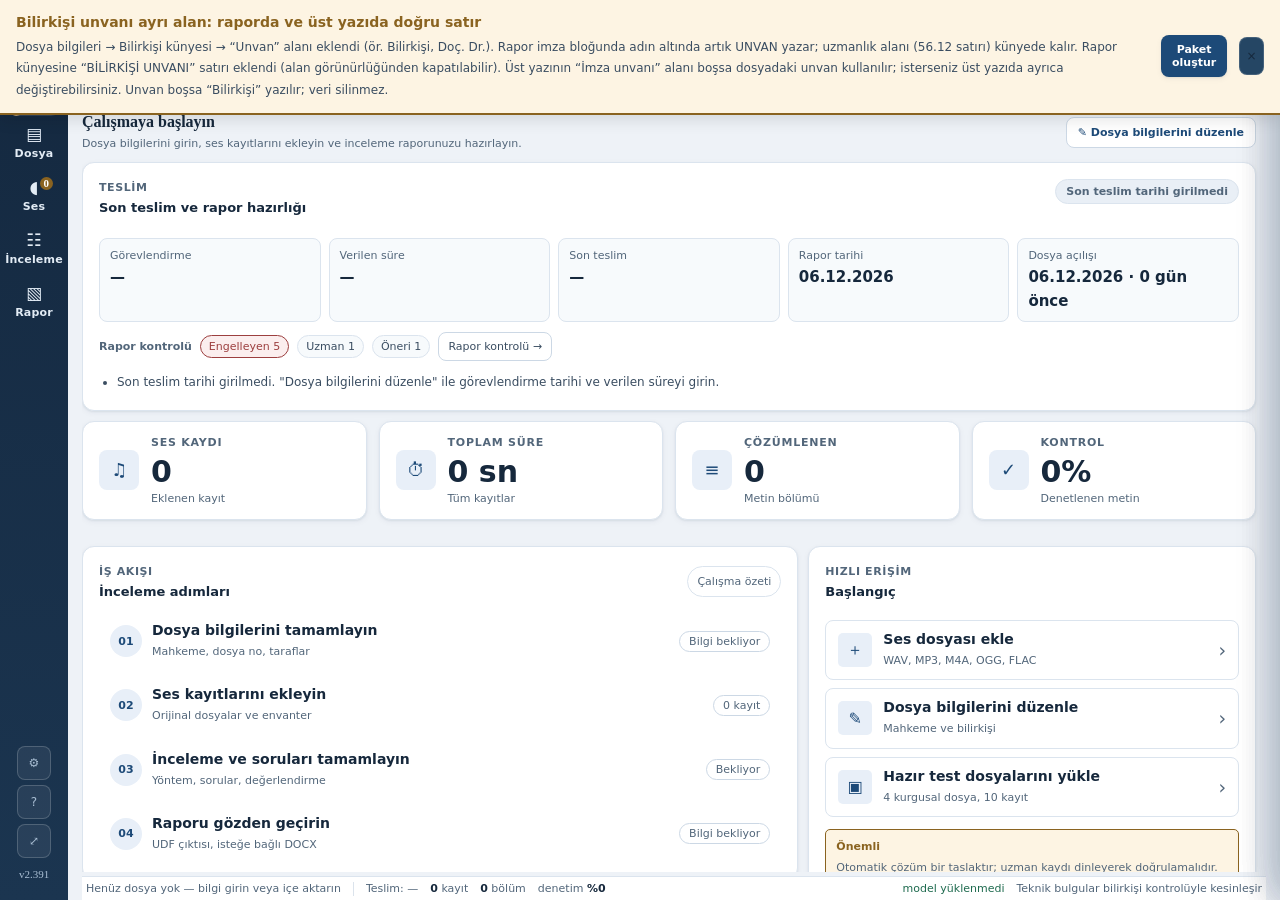
==== index.html @ b74a7490 "v2.391 — Bilirkişi unvanı ayrı alan (rapor + üst yazı) - expert.title + expertTitle düz eşleme. BOŞ " ====
<!doctype html>
<html lang="tr">
<head>
  <meta charset="utf-8">
  <meta name="viewport" content="width=device-width, initial-scale=1">
  <meta name="theme-color" content="#14283f">
  <title>AKİS | Adli Konuşma İnceleme Sistemi</title>
  <!-- Görünüm tercihi ilk boyamadan ÖNCE uygulanır: sayfa açılırken bir an
       bile yanlış temada görünmez (FOUC). Anahtarlar assets/app.js ile aynı. -->
  <script>
    (function () {
      try {
        var d = document.documentElement;
        var t = localStorage.getItem('akis.theme');
        var n = localStorage.getItem('akis.density');
        var f = localStorage.getItem('akis.fontscale');
        if (t === 'dark' || t === 'sepia' || t === 'light') d.dataset.theme = t;
        else d.dataset.theme = 'light';
        d.dataset.density = n === 'compact' ? 'compact' : 'comfortable';
        d.dataset.fontscale = (f === 'large' || f === 'xlarge') ? f : 'normal';
      } catch (e) {
        document.documentElement.dataset.theme = 'light';
      }
    })();
  </script>
  <!-- KENDİ KENDİNE GÜNCELLEME (v2.118)
       GitHub Pages her dosyaya `cache-control: max-age=600` verir; `index.html`
       dâhil. Push sonrası kullanıcı 10 dakika ESKİ sayfayı görür ve oradaki
       `?v=` de eski kalır → yeni sürüm gelmez. Kullanıcıya "Ctrl+Shift+R bas"
       dedirtmek ölçeklenmez.
       Çözüm: bu sayfa, çalıştığı sürümü (RUNNING) `version.json` ile
       karşılaştırır. Yeni sürüm varsa KENDİSİNİ önbelleği kırarak yeniler.
       `version.json` `no-store` ile istenir; böylece her zaman günceldir.
       GÜVENLİK: kullanıcı yazarken/çözümlerken yenileme YAPILMAZ; yalnız
       "boşta" (yazma yok, oynatma yok) iken yenilenir. app.js bunu
       `window.__akisIdle` ile bildirir. -->
  <script>
    (function () {
      var RUNNING = '2.391'; // bu dosyanın sürümü (surum-testi doğrular)
      var CHECK_MS = 30000; // 30 sn'de bir denetle (v2.319)
      var notified = false;
      function banner(msg) {
        try {
          var el = document.getElementById('updateBanner');
          if (!el) {
            el = document.createElement('div');
            el.id = 'updateBanner';
            el.className = 'storage-banner update-banner';
            el.innerHTML =
              '<div class="sb-body"><b>Yeni sürüm hazır</b><small></small></div>' +
              '<button class="button button-primary button-small" id="updateNow">Şimdi yenile</button>';
            document.body.appendChild(el);
            document.getElementById('updateNow').addEventListener('click', function () {
              reloadToLatest();
            });
          }
          el.querySelector('small').textContent = msg;
          el.hidden = false;
        } catch (e) {}
      }
      function reloadToLatest() {
        try {
          var u = new URL(location.href);
          u.searchParams.set('t', String(Date.now())); // HTML önbelleğini kır
          location.replace(u.toString());
        } catch (e) {
          location.reload();
        }
      }
      function idle() {
        // app.js "boşta" bilgisini veriyorsa ona uy; vermiyorsa temkinli ol.
        if (typeof window.__akisIdle === 'function') {
          try {
            return !!window.__akisIdle();
          } catch (e) {
            return false;
          }
        }
        return false;
      }
      function check() {
        fetch('version.json?t=' + Date.now(), { cache: 'no-store' })
          .then(function (r) {
            return r.ok ? r.json() : null;
          })
          .then(function (j) {
            if (!j || !j.version) return;
            if (String(j.version) === RUNNING) return;
            // Yeni sürüm var. Boştaysa hemen yenile; değilse kullanıcıya söyle.
            if (idle()) reloadToLatest();
            else if (!notified) {
              notified = true;
              banner(
                'Yeni sürüm (' + j.version + ') hazır. Çalışmanızı bölmemek için şimdi yenilemiyoruz; ' +
                  'işiniz bitince "Şimdi yenile"ye basın veya sayfayı kapatıp açın.'
              );
            }
          })
          .catch(function () {});
      }
      // İlk denetim açılıştan 20 sn sonra (uygulama yerleşsin), sonra dakikada bir.
      setTimeout(check, 0); // ilk denetim HEMEN (v2.319)
      setInterval(check, CHECK_MS);
      // Sekmeye geri dönüldüğünde de denetle (uzun süre açık kalan sekmeler).
      document.addEventListener('visibilitychange', function () {
        if (document.visibilityState === 'visible') check();
      });
    })();
  </script>
  <link rel="icon" type="image/svg+xml" href="assets/favicon.svg">
  <link rel="alternate icon" href="favicon.ico">
  <link rel="stylesheet" href="assets/tokens.css?v=2.391">
  <link rel="stylesheet" href="assets/app.css?v=2.391">
  <!-- Okuma katmanı en sonda: eski yamaları geçersiz kılar, tek tutarlı
       tipografi/kontrast/tema katmanı kurar (bkz. dosya başlığı). -->
  <link rel="stylesheet" href="assets/reading-layer.css?v=2.391">
  <script src="assets/vendor/jszip.min.js" defer></script>
  <script type="module" src="assets/app.js?v=2.391"></script>
</head>
<body>
  <!-- Sürüm notu: kritik düzeltmeler bir kez gösterilir (v2.87). -->
  <div id="dueNotice" class="storage-banner due-notice" role="alert" aria-live="assertive" hidden></div>
  <div id="versionNotice" class="storage-banner version-notice" role="status" aria-live="polite" hidden></div>
  <div class="app-shell">
    <aside class="rail" aria-label="Ana gezinme">
      <div class="rail-brand" title="AKİS — Adli Konuşma İnceleme Sistemi">
        <span class="rail-mark">A</span>
      </div>
      <nav class="rail-nav">
        <button class="nav-item active" data-view="overview" title="Genel görünüm" aria-label="Genel görünüm"><span class="nav-icon">▦</span><span class="rail-label">Özet</span></button>
        <button class="nav-item" id="navCase" data-goto="case" title="Dosya bilgileri ve görevlendirme (çekmece)" aria-label="Dosya bilgileri"><span class="nav-icon">▤</span><span class="rail-label">Dosya</span></button>
        <button class="nav-item" data-view="audio" title="Ses ve video kayıtları" aria-label="Ses ve video kayıtları"><span class="nav-icon">◖</span><span class="rail-label">Ses</span><span class="nav-count" id="audioCount">0</span></button>
        <button class="nav-item" data-view="questions" title="İnceleme ve sorular" aria-label="İnceleme ve sorular"><span class="nav-icon">☷</span><span class="rail-label">İnceleme</span></button>
        <button class="nav-item" data-view="report" title="Rapor oluştur" aria-label="Rapor oluştur"><span class="nav-icon">▧</span><span class="rail-label">Rapor</span></button>
      </nav>
      <div class="rail-bottom">
        <button class="rail-btn" id="settingsBtn" title="Ayarlar — görünüm, model, toplu çözümleme, depolama" aria-label="Ayarlar">⚙</button>
        <button class="rail-btn" id="helpBtn" title="Kullanım ve sınırlar" aria-label="Kullanım ve sınırlar">?</button>
        <button class="rail-btn" id="focusModeBtn" title="Odak modu" aria-label="Odak modu">⤢</button>
        <button class="version" id="appVersion" type="button" title="Sürüm geçmişini görüntüle" aria-label="Sürüm geçmişi">Sürüm</button>
      </div>
    </aside>

    <main class="main-area">
      <header class="topbar">
        <div class="top-left">
          <div class="case-switcher">
            <select id="caseSelect" aria-label="Çalışma dosyası"></select>
            <button id="caseInfoBtn" class="icon-button" type="button" title="Dosya bilgileri — mahkeme, esas no, taraflar (künye)" aria-label="Dosya bilgilerini düzenle">✎</button>
            <button id="newCaseBtn" class="icon-button" title="Yeni dosya" aria-label="Yeni dosya">＋</button>
            <button id="archiveBtn" class="icon-button" type="button" title="Arşivdeki dosyalar" aria-label="Arşiv">Arşiv (0)</button>
          </div>
          <div class="top-title">
            <div class="eyebrow" id="topEyebrow">ÇALIŞMA ALANI</div>
            <h1 id="pageTitle">Genel görünüm</h1>
          </div>
        </div>
        <div class="top-actions"><button class="button button-light button-small" id="reloadVersionBtn" title="Sayfayı önbelleği kırarak yenile — yeni sürümü al">⟳ <span id="topVersion">v—</span></button><span class="save-state" id="saveState">● Yerel kayıt açık</span><span class="backup-state none" id="backupState" title="Veri yalnız bu tarayıcıda; paket oluşturun">Hiç paket oluşturulmadı</span><span class="usage-state" id="usageState" title="Depolama kullanımı"></span><button class="icon-button" id="notebookBtn" title="Çalışma notları (Alt+N) — rapora girmez" aria-label="Çalışma notları"><span aria-hidden="true">📝</span><span class="nb-count" id="notebookCount" hidden></span></button><button class="button button-light button-small" id="undoBtn" disabled title="Geri al (Ctrl+Z)">↶ 0</button><button class="button button-light" id="focusExitBtn" hidden>⤢ Odak modundan çık</button><button class="button button-light" id="importProjectBtn" title="Paketi (.akis) bu bilgisayara EKLE — yeni kopya açar, mevcut dosyalarla birleştirmez">Paketten yükle</button><button class="button button-light" id="exportProjectBtn" title="Paket (.akis) oluştur — yalnız bu dosya veya tüm dosyalar; ses kayıtları dâhil">Paket oluştur</button><button class="button button-light" id="mergeProjectBtn" title="Başka bir bilirkişinin gönderdiği .akis paketini BU dosyayla BİRLEŞTİR — kopya açmaz, çakışmaları gösterir">⇄ Birleştir</button><input type="file" id="mergeProjectInput" accept=".akis,.mihenk,.zip" hidden><input type="file" id="importProjectInput" accept=".akis,.mihenk,.zip" hidden></div>
      </header>

      <section class="view active" id="view-overview">
        <div class="welcome-row"><div><h2 id="welcomeTitle">Çalışmaya başlayın</h2><p id="welcomeSub">Dosya bilgilerini girin, ses kayıtlarını ekleyin ve inceleme raporunuzu hazırlayın.</p></div><button class="button button-light button-small" id="openCaseDrawer">✎ Dosya bilgilerini düzenle</button></div>
        <div class="panel delivery-panel" id="deliveryPanel" aria-label="Teslim durumu ve rapor hazırlığı"></div>
        <div class="stat-grid">
          <div class="stat-card"><span>SES KAYDI</span><strong id="statAudio">0</strong><small>Eklenen kayıt</small></div>
          <div class="stat-card"><span>TOPLAM SÜRE</span><strong id="statDuration">00:00</strong><small>Tüm kayıtlar</small></div>
          <div class="stat-card"><span>ÇÖZÜMLENEN</span><strong id="statSegments">0</strong><small>Metin bölümü</small></div>
          <div class="stat-card"><span>KONTROL</span><strong id="statChecked">0%</strong><small>Denetlenen metin</small></div>
        </div>
        <div class="content-grid">
          <div class="panel workflow-panel"><div class="panel-heading"><div><div class="eyebrow">İŞ AKIŞI</div><h3>İnceleme adımları</h3></div><span class="subtle-pill">Çalışma özeti</span></div>
            <div class="workflow-list">
              <button class="workflow-step" id="stepCaseBtn"><span class="step-number">01</span><span><b>Dosya bilgilerini tamamlayın</b><small>Mahkeme, dosya no, taraflar</small></span><span class="step-state" id="stepCase">Başlanmadı</span></button>
              <button class="workflow-step" data-goto="audio"><span class="step-number">02</span><span><b>Ses kayıtlarını ekleyin</b><small>Orijinal dosyalar ve envanter</small></span><span class="step-state" id="stepAudio">0 kayıt</span></button>
              <button class="workflow-step" data-goto="questions"><span class="step-number">03</span><span><b>İnceleme ve soruları tamamlayın</b><small>Yöntem, sorular, değerlendirme</small></span><span class="step-state" id="stepQuestions">Bekliyor</span></button>
              <button class="workflow-step" data-goto="report"><span class="step-number">04</span><span><b>Raporu gözden geçirin</b><small>UDF çıktısı, isteğe bağlı DOCX</small></span><span class="step-state" id="stepReport">Hazır değil</span></button>
            </div>
          </div>
          <div class="panel quick-panel"><div class="panel-heading"><div><div class="eyebrow">HIZLI ERİŞİM</div><h3>Başlangıç</h3></div></div>
            <button class="quick-action" data-goto="audio"><span class="quick-icon">＋</span><span><b>Ses dosyası ekle</b><small>WAV, MP3, M4A, OGG, FLAC</small></span><span>›</span></button>
            <button class="quick-action" id="quickCaseBtn"><span class="quick-icon">✎</span><span><b>Dosya bilgilerini düzenle</b><small>Mahkeme ve bilirkişi</small></span><span>›</span></button>
            <button class="quick-action" id="loadSamplesBtn"><span class="quick-icon">▣</span><span><b>Hazır test dosyalarını yükle</b><small>4 kurgusal dosya, 10 kayıt</small></span><span>›</span></button>
            <div class="notice-box"><b>Önemli</b><p>Otomatik çözüm bir taslaktır; uzman kaydı dinleyerek doğrulamalıdır.</p></div>
          </div>
        </div>
        <div class="panel recent-panel"><div class="panel-heading"><div><div class="eyebrow">DOSYA DURUMU</div><h3>Mevcut inceleme</h3></div><button class="text-button" id="overviewEditBtn">Bilgileri düzenle →</button></div><div id="overviewCase" class="overview-case"></div></div>
        <div class="panel workload-panel" id="workloadPanel" aria-label="İş yükü göstergeleri (ölçülen)"></div>
      </section>


      <section class="view" id="view-case">
        <div class="section-intro"><div><div class="eyebrow">01 / DOSYA</div><h2>Dosya bilgileri ve görevlendirme</h2><p>Künye, taraflar ve teslim durumu. Düzenleme sağdaki çekmecede yapılır; form burada çoğaltılmaz.</p></div><span class="subtle-pill" id="casePageStatus">—</span></div>
        <div id="casePageBody"></div>
      </section>
      <section class="view" id="view-audio">
        <div class="upload-zone compact" id="dropZone"><span class="upload-icon">⇧</span><span class="upload-text">Ses/video kayıtlarını buraya bırakın veya</span><label class="button button-primary button-small upload-label">dosya seç<input type="file" id="audioInput" accept="audio/*,video/*,.wav,.mp3,.m4a,.ogg,.flac,.aac,.mp4,.m4v,.mov,.webm,.ogv" multiple hidden></label><button id="importDelilBtn" class="button button-light button-small" title="Delil paketi (.zip): delil.json + ses dosyaları; her dosyanın SHA-256 özeti yeniden hesaplanıp doğrulanır. Cihaz bilgisi edinme tutanağının beyanıdır.">Delil paketi yükle</button><button id="downloadToolBtn" class="button button-light button-small" title="Edinme aracını tek zip olarak indir (edinme.ps1 + BASLAT.bat + OKUBENI.md). Windows'ta BASLAT.bat'a sağ tıklayıp Yönetici olarak çalıştırın.">Edinme aracını indir</button><input type="file" id="importDelilInput" accept=".zip,application/zip" hidden><small>WAV · MP3 · M4A · OGG · FLAC · AAC · MP4/MOV/WEBM (yalnız ses) · delil paketi (.zip)</small></div>
        <details id="delilInventory" class="delil-inventory" hidden><summary><span class="di-title">Delil envanteri</span><span class="di-sub" id="delilInventorySummary"></span></summary><div class="di-body" id="delilInventoryBody"></div></details><div class="panel"><div class="panel-heading"><div><div class="eyebrow">MATERYAL LİSTESİ</div><h3>Ses ve video kayıtları<span class="info-i" tabindex="0" data-tip="Satıra tıklayınca kayıt sağdaki panelde açılır. Liste kendi sütununda kayar; 100 kayıtta da sayfa uzamaz.">i</span></h3></div><span class="subtle-pill" id="audioListLabel">0 kayıt</span></div><div id="audioList" class="audio-list empty-list"><div class="empty-state"><div class="empty-symbol">♫</div><b>Henüz ses kaydı eklenmedi</b><span>İncelemeye sunulan ses dosyalarını ekleyin.</span></div></div></div>
        <div class="panel detail-panel"><div class="panel-heading"><div><div class="eyebrow">SEÇİLİ KAYIT</div><h3 id="audioDetailTitle">Kayıt detayı</h3></div><span class="detail-head-actions"><span class="subtle-pill">Dinleme ve deşifre araçları</span></span></div><div id="audioDetail" class="audio-detail"></div></div>
      </section>

      <section class="view" id="view-questions">
        <div class="section-intro"><div><div class="eyebrow">03 / İNCELEME</div><h2>Görevlendirme soruları ve teknik değerlendirme</h2></div><span class="subtle-pill">Uzman kontrolü gerekli</span></div>
        <div class="split-workspace">
          <nav class="split-nav" role="tablist" aria-label="İnceleme bölümleri">
            <button class="split-item on" data-qtab="scope" role="tab" aria-selected="true"><span class="split-no">01</span><span><b>Görevlendirme kapsamı ve sınırları</b><small>Mahkemenin talebi</small></span></button>
            <button class="split-item" data-qtab="questions" role="tab" aria-selected="false"><span class="split-no">02</span><span><b>Cevaplanacak sorular</b><small>Teknik cevaplar</small></span><span class="split-n" id="qCount">0</span></button>
            <button class="split-item" data-qtab="method" role="tab" aria-selected="false"><span class="split-no">03</span><span><b>Yöntem ve değerlendirme</b><small>Rapor görünümünde düzenlenir</small></span></button>
          </nav>
          <div class="split-body">
            <div class="split-pane on" data-qpane="scope" role="tabpanel">
              <label class="field"><span>Görevlendirme kapsamı ve sınırları</span><textarea id="assignmentScope" rows="12" placeholder="Ara kararda / görevlendirme yazısında belirtilen kapsamı ve sınırları mümkün olduğunca aynen ve tarafsız biçimde yazın."></textarea></label>
              <p class="single-home-note-inline">Dava konusu ve inceleme konusu <b>Dosya bilgileri</b> çekmecesinde girilir; burada yalnız görevlendirmenin kapsamı ve sınırları yazılır.</p>
            </div>
            <div class="split-pane" data-qpane="questions" role="tabpanel">
              <div class="split-pane-head"><span>Her soruya ayrı yanıt; dayanak kaydı ve zaman aralığını belirtin.</span><button id="addQuestionBtn" class="button button-light button-small">＋ Soru ekle</button></div>
              <div id="questionsList" class="questions-list"></div>
            </div>
            <div class="split-pane" data-qpane="method" role="tabpanel">
              <!-- TEK DÜZENLEME YERİ (v2.345): bu metinler Rapor görünümünde düzenlenir. -->
              <div class="single-home-note">
                <p><b>Yöntem, teknik sınırlılıklar ve sonuç metinleri tek yerde düzenlenir: Rapor görünümü.</b></p>
                <p>Rapor görünümünde belgede ilgili bölüme tıklayın; sağdaki <b>Bölüm düzenle</b> panelinde yazın.
                   Yeni dosyada hangi metnin geleceğini <b>Ayarlar → Kendi varsayılan metinlerim</b> belirler.
                   Burada ikinci bir kopya yoktur; aynı alanı iki yerden düzenlemek kafa karıştırıyordu.</p>
                <div class="single-home-actions">
                  <button type="button" class="button button-primary button-small" data-open-report-section="s4">İnceleme yöntemini aç ›</button>
                  <button type="button" class="button button-light button-small" data-open-report-section="limits">Sınırlılıkları aç ›</button>
                  <button type="button" class="button button-light button-small" data-open-report-section="s6">Sonucu aç ›</button>
                </div>
              </div>
              <div class="notice-box"><b>Mesleki sınır</b><p>Uygulama hukuki değerlendirme veya kendiliğinden bilirkişi kanaati üretmez. Ses çözümleme çıktıları kontrol edilmeden kesin bulgu olarak rapora aktarılmamalıdır.</p></div>
            </div>
          </div>
        </div>
      </section>

      <section class="view" id="view-report">
        <div class="section-intro"><div><div class="eyebrow">04 / RAPORLAMA</div><h2>Rapor önizleme ve çıktı</h2><p>Rapor başlıklarını, ses çözümleme tablolarını ve sonuç bölümünü son kez kontrol edin.</p></div><span class="subtle-pill">UDF ÖNCELİKLİ · DOCX İSTEĞE BAĞLI</span></div>
        <div class="report-toolbar"><div class="report-docs" id="reportDocs" role="group" aria-label="Belge seçimi"><button type="button" class="report-doc-btn" data-report-doc="report" aria-pressed="true" title="Bilirkişi raporu — üst yazının EK-1'i">Rapor</button><button type="button" class="report-doc-btn" data-report-doc="letter" aria-pressed="false" title="Mahkemeye sunulan bir sayfalık üst yazı (ayrı belge)">Üst yazı</button></div><div class="report-modes" id="reportModes" role="group" aria-label="Rapor çalışma modu"><button type="button" class="report-mode-btn" data-report-mode="edit" aria-pressed="true" title="Düzenle: bölüm iskeleti ve belge. Kontrol paneli kapalıdır.">Düzenle</button><button type="button" class="report-mode-btn" data-report-mode="check" aria-pressed="false" title="Kontrol: engelleyen eksikler, uzman kontrolü ve iyileştirme önerileri.">Kontrol</button></div><div class="report-status" id="reportStatus"><span class="status-dot"></span> Önizleme güncel</div><span class="report-due-chip" id="reportDueChip" title="Son teslim tarihine kalan süre"></span><button type="button" class="report-check-chip" id="reportCheckChip" data-report-mode="check" hidden title="Kontrol modunu aç"></button><div class="toolbar-actions" id="reportToolbarActions"><button type="button" class="report-outline-btn" id="reportOutlineBtn" aria-expanded="false" title="Bölüm iskeletini aç/kapat">Bölümler</button><button type="button" class="button button-light button-small" id="reportSettingsBtn" aria-label="Rapor ayarları" title="Rapor ayarları: alanlar · biçim · ekler · revizyon">⚙</button><button id="downloadUdfBtn" class="button button-primary" title="Bilirkişi Portalı için UDF indir (.udf) — birincil çıktı">UDF indir (.udf)</button><details class="report-more" id="reportMore" open><summary class="button button-light button-small" title="Diğer rapor işlemleri">⋯ Diğer</summary><div class="report-more-body"><button type="button" class="button button-light button-small" id="reportTextsBtn" title="Rapor metinleri: kendi varsayılan cümleleriniz (ayrı pencerede)">📄 Metinler</button><button id="reportFullBtn" class="button button-light" title="Tam ekran önizleme (F)">⛶ Tam ekran</button><button id="downloadDocxBtn" class="button button-light" title="İsteğe bağlı Word kopyası (.docx)">Word (.docx)</button></div></details></div><div class="toolbar-actions" id="letterToolbarActions" hidden><button type="button" class="button button-light button-small" id="letterSettingsBtn" aria-label="Üst yazı bilgileri" title="Üst yazı bilgileri ve belge ekleri">⚙ Üst yazı</button><button type="button" class="button button-primary" id="letterUdfBtn2" title="Üst yazıyı UDF olarak indir (ayrı dosya)">Üst yazı UDF (.udf)</button><button type="button" class="button button-light" id="letterDocxBtn2" title="Üst yazının isteğe bağlı Word kopyası">Word (.docx)</button><button type="button" class="button button-light" id="letterZipBtn2" title="Üst yazı + rapor + tüm belge ekleri TEK ZIP'te, her belge İKİ biçimde: UDF (UYAP) ve DOCX (Word kopyası). İçinde belgeler.json manifesti ve SHA256SUMS.txt var.">⤓ Tüm belgeler</button><button type="button" class="button button-light" id="letterPrintBtn2" title="Tarayıcı yazdırma penceresinde Hedef: PDF. Üst yazı kendi sayfa ayarını kullanır; rapor başlığı ve alt bilgisi basılmaz.">🖨 PDF</button></div></div>
        <div class="report-fullbar" id="reportFullbar" hidden>
          <button class="button button-light button-small" id="reportBackBtn">← Çalışmaya dön</button>
          <span class="report-fullbar-title">Rapor önizleme</span>
          <button class="button button-light button-small" id="reportPrintBtn" title="Tarayıcı yazdırma penceresinde Hedef: PDF olarak kaydet. Üst bilgi ve alt bilgi (site adı/URL) KAPALI olsun.">🖨 PDF / Yazdır</button>
          <button class="button button-primary button-small" id="reportUdfBtn2">UDF indir</button>
        </div>
        <div class="report-workspace" id="reportWorkspace">
          <aside class="report-skeleton" id="reportSectionsBox" aria-label="Rapor iskeleti">
            <div class="rs-head"><b>Rapor iskeleti</b><small id="reportSkeletonCount"></small><button type="button" class="rs-collapse" id="reportSkeletonToggle" aria-label="İskeleti daralt" title="İskeleti daralt / genişlet" aria-expanded="true">‹</button></div>
            <p class="rs-hint">Tüm parçalar tek listede. Gövde ve ekleri ↑↓ ile sıralayın; kapalı bölüm rapora girmez. Numaralar açık bölümlere göre yeniden verilir.</p>
            <div class="rs-tools"><input type="search" id="reportSectionSearch" class="rs-search" placeholder="Bölüm ara…" aria-label="Bölüm ara" autocomplete="off"><label class="rs-onlyopen" title="Yalnız rapora giren (açık) bölümleri göster"><input type="checkbox" id="reportOnlyOpen"> <span>Yalnız açık</span></label><label class="rs-onlyopen" title="Bölüm numaralandırma biçimi: 1, 2, 3… · A, B, C… · numarasız. Numarasız seçilirse başlıklara numara yazılmaz; istediğiniz numarayı bölüm metnine kendiniz yazabilirsiniz."><span>Numaralar</span><select id="reportNumberingToggle" aria-label="Bölüm numaralandırma biçimi"><option value="auto">1, 2, 3…</option><option value="letters">A, B, C…</option><option value="none">Numarasız</option></select></label></div>
            <div class="rsec-cats" id="reportSectionCats" role="group" aria-label="Bölüm kategorisi"><button type="button" class="rsec-cat" data-rsec-cat="all" aria-pressed="true">Tümü</button><button type="button" class="rsec-cat" data-rsec-cat="front" aria-pressed="false">Kapak</button><button type="button" class="rsec-cat" data-rsec-cat="main" aria-pressed="false">Ana</button><button type="button" class="rsec-cat" data-rsec-cat="tech" aria-pressed="false">Teknik</button><button type="button" class="rsec-cat" data-rsec-cat="statement" aria-pressed="false">Beyan</button><button type="button" class="rsec-cat" data-rsec-cat="closing" aria-pressed="false">Kapanış</button></div>
            <div class="report-sections" id="reportSections"></div>
          </aside>
          
          <div class="report-stage">
            <div class="report-page-window" id="reportPageWindow"><table class="print-chrome" id="reportPrintChrome" aria-hidden="true"><thead><tr><td><div class="print-chrome-hdr" id="printChromeHdr"></div></td></tr></thead><tfoot><tr><td><div class="print-chrome-ftr" id="printChromeFtr"></div></td></tr></tfoot><tbody><tr><td><div id="reportPreview" class="report-paper"></div></td></tr></tbody></table></div>
            <div class="letter-window" id="letterWindow" hidden><div id="letterPreview" class="report-paper letter-paper"></div></div>
          </div>
          <aside class="report-editor drawer" id="reportSectionEditor" aria-hidden="true" aria-label="Bölüm düzenle"><div class="drawer-body" id="reportSectionEditorFields"></div></aside>
          <aside class="report-side drawer" id="reportSide" aria-hidden="true" aria-label="Rapor ayarları">
            <div class="drawer-head"><div><div class="eyebrow">RAPOR</div><h2>Rapor ayarları</h2></div><button class="icon-button drawer-close" id="closeReportSettings" aria-label="Kapat">×</button></div>
            <div class="drawer-body">
              <div class="rside-tabs" id="reportSideTabs" role="tablist" aria-label="Rapor ayarları sekmeleri">
                <button type="button" class="rside-tab is-active" data-rside-tab="check" role="tab" aria-selected="true">Kontrol</button>
                <button type="button" class="rside-tab" data-rside-tab="fields" role="tab" aria-selected="false">Alanlar</button>
                <button type="button" class="rside-tab" data-rside-tab="format" role="tab" aria-selected="false">Biçim</button>
                
                <button type="button" class="rside-tab" data-rside-tab="revision" role="tab" aria-selected="false">Revizyon</button>
              </div>
              <div class="rside-panel" data-rside-section="check">
                <div class="report-warning" id="reportWarning"></div>
                <div class="readiness-card" id="reportReadiness"></div>
              </div>
              <div class="rside-panel" data-rside-section="fields" hidden>
                <details class="report-tech-box" id="reportContentBox" open><summary>Rapora giren içerik</summary>
                  <label class="report-toggle" title="Dosyanın kendi metadata’sıdır (ör. MP4 kayıt zamanı, ID3). Cihaz beyanıdır; doğrulanmış kayıt zamanı değildir. Yalnız siz açarsanız rapora girer."><input type="checkbox" id="reportEmbeddedToggle"> <span>Gömülü metadata (cihaz beyanı)</span></label>
                  <label class="report-toggle" title="Otomatik konuşmacı ön-ataması kullanıldıysa dürüst bir yöntem cümlesi ekler (ses benzerliğine dayalı anonim gruplama; kimlik tespiti değildir). Varsayılan kapalı."><input type="checkbox" id="reportSpeakerMethodToggle"> <span>Konuşmacı yöntem notu</span></label>
                </details>
                <details class="report-tech-box" id="reportColumnsBox" open><summary>Rapor alanları · künye ve tablo sütunları</summary><div class="report-tech" id="reportColumnsFields"></div></details>
                <details class="report-tech-box" id="reportTechBox"><summary>Teknik özellikler ve inceleme ortamı</summary><div class="report-tech" id="reportTechFields"></div></details>
                <details class="report-tech-box" id="reportKunyeBox"><summary>Künye: tarafsızlığı etkileyebilecek hâl beyanı</summary><div class="report-tech" id="reportKunyeFields"></div></details>
                <details class="report-tech-box" id="reportQcBox"><summary>Kalite kontrolü ek alanları (ikinci kontrol)</summary><div class="report-tech" id="reportQcFields"></div></details>
              </div>
              <div class="rside-panel" data-rside-section="format" hidden>
                <details class="report-tech-box" id="reportFormatBox" open><summary>Rapor biçimi · sayfa · font · punto</summary><div id="reportFormatFields"></div></details>
                <details class="report-tech-box" id="reportViewBox" open><summary>Görünüm · sayfa · sürekli</summary>
                  <label class="report-toggle" title="A4 sayfa sınırlarını ekranda gösterir. Kesin sayfa kırılması yazdırma/PDF sırasında oluşur."><input type="checkbox" id="reportPageViewToggle"> <span>Sayfalı önizleme (A4)</span></label>
                  <label class="report-toggle" title="Tek bir A4 sayfası ekrana sığacak şekilde kâğıdı küçültür (okumak için kapatın)."><input type="checkbox" id="reportFitToggle"> <span>Sayfaya sığdır</span></label>
                  <label class="report-toggle" title="Sürekli kaydırma (normal belge gibi). Kapatınca tek-sayfa A4 görünümü ve 'Sayfaya sığdır' açılır."><input type="checkbox" id="reportContinuousToggle"> <span>Sürekli</span></label>
                  <div class="report-page-nav" id="reportPageNav" hidden><button type="button" class="report-pg-btn" id="reportPagePrev" aria-label="Önceki sayfa" title="Önceki sayfa (PageUp)">‹</button><span class="report-pg-label" id="reportPageLabel">Sayfa 1 / 1</span><button type="button" class="report-pg-btn" id="reportPageNext" aria-label="Sonraki sayfa" title="Sonraki sayfa (PageDown)">›</button></div>
                  <span class="report-pagecount" id="reportPageCount"></span>
                </details>
              </div>
              <div class="rside-panel" data-rside-section="revision" hidden>
                <div class="report-revisions" id="reportRevisions"></div>
              </div>
            </div>
          </aside>
          <aside class="report-side drawer letter-side" id="letterSide" aria-hidden="true" aria-label="Üst yazı ayarları">
            <div class="drawer-head"><div><div class="eyebrow">ÜST YAZI</div><h2>Üst yazı</h2></div><small id="letterStatus" class="drawer-note"></small><button type="button" class="icon-button drawer-close" id="closeLetterSettings" aria-label="Kapat">×</button></div>
            <div class="drawer-body">
              <div class="rside-tabs" id="letterSideTabs" role="tablist" aria-label="Üst yazı sekmeleri">
                <button type="button" class="rside-tab is-active" data-lside-tab="fields" role="tab" aria-selected="true">Bilgiler</button>
                <button type="button" class="rside-tab" data-lside-tab="annex" role="tab" aria-selected="false">Belge ekleri</button>
              </div>
              <div class="rside-panel" data-lside-section="fields">
                <p class="letter-side-hint">Üst yazı <b>ayrı bir belge</b>dir; rapor onun <b>EK-1</b>'idir. Boş alan satır üretmez.</p>
                <div class="letter-form" id="letterFields"></div>
              </div>
              <div class="rside-panel" data-lside-section="annex" hidden>
                <p class="letter-side-hint">EK numarası buradan <b>türetilir</b> (bitişik). <b>EK-1</b> her zaman rapordur; diğer belgeler sırayla numaralanır.</p>
                <ol class="letter-annex-list" id="letterAnnexList"></ol>
                <p class="letter-side-note" id="letterAnnexNote"></p>
                <div class="la-add" role="group" aria-label="Belge eki ekle">
                  <button type="button" class="mini-button" data-letter-annex-add="sections" title="Seçili bölümleri rapordan çıkarıp ayrı belge yapar">＋ Bölüm eki</button>
                  <button type="button" class="mini-button" data-letter-annex-add="custom" title="Başlık ve metinden serbest ek">＋ Serbest ek</button>
                </div>
                <div class="la-editor" id="letterAnnexEditor" hidden></div>
              </div>
            </div>
          </aside>
          <div class="drawer-backdrop" id="letterDrawerBackdrop" hidden></div>
        </div>
        <div class="drawer-backdrop" id="reportDrawerBackdrop" hidden></div>
        <div class="export-note"><b>Birincil çıktı – UYAP UDF:</b> Uygulama, yüklediğiniz boş UYAP UDF belgesindeki sayfa ayarlarını ve stil tanımlarını temel alarak doğrudan .udf dosyası oluşturur. Word çıktısı yalnızca isteğe bağlı yardımcı kopyadır. İlk kullanımdan önce oluşturulan belgeyi kendi UYAP Doküman Editörü sürümünüzde açıp sayfa düzenini kontrol edin. Uygulama e-imza oluşturmaz ve belgeyi UYAP’a göndermez.</div>
      </section>

      <footer class="statusbar" id="statusBar">
        <span class="sb-item" id="sbCase">—</span>
        <span class="sb-sep"></span>
        <span class="sb-item" id="sbDue" title="Son teslim tarihine kalan süre">Teslim: —</span>
        <span class="sb-item"><b id="sbAudio">0</b> kayıt</span>
        <span class="sb-item" id="sbSegmentsWrap"><b id="sbSegments">0</b> bölüm</span>
        <span class="sb-item" id="sbCheckWrap">denetim <b id="sbChecked">%0</b><button type="button" class="sb-pending" id="sbPending" hidden></button></span>
        <span class="sb-spacer"></span>
        <span class="sb-item sb-model" id="sbModel">model yüklenmedi</span>
        <span class="sb-item sb-note">Teknik bulgular bilirkişi kontrolüyle kesinleşir</span>
      </footer>
    </main>
  </div>


  <!-- Sağ çekmece: model ayarları, toplu çözümleme ve depolama.
       Çalışma alanını kapatmadan açılır; ses sayfası sadeleşir. -->
  <aside class="drawer" id="settingsDrawer" aria-hidden="true" aria-label="Ayarlar: görünüm, çözümleme ve depolama">
    <div class="drawer-head">
      <div><div class="eyebrow">AYARLAR</div><h2>Görünüm, çözümleme ve depolama</h2></div>
      <button class="icon-button drawer-close" id="closeSettings" aria-label="Kapat">×</button>
    </div>
    <div class="settings-tabs" id="settingsTabs" role="tablist" aria-label="Ayarlar bölümleri">
      <button type="button" class="settings-tab" data-settings-tab="appearance" role="tab" aria-selected="true">Görünüm</button>
      <button type="button" class="settings-tab" data-settings-tab="model" role="tab" aria-selected="false">Model</button>
      <button type="button" class="settings-tab" data-settings-tab="storage" role="tab" aria-selected="false">Depolama</button>
    </div>
    <!-- RAPOR METİNLERİ AYRI PENCEREDE (v2.361): rapora ait, uygulama ayarı değil. -->
    <div class="settings-link-row" id="settingsTextsRow">
      <span>Rapor metinleri <b id="settingsTextCount">16</b></span>
      <button type="button" class="mini-button" id="openTextsBtn" title="Kendi varsayılan rapor metinleriniz — ayrı pencerede açılır">Pencereyi aç →</button>
    </div>
    <div class="drawer-body">
      <!-- Görünüm paneli JS ile çizilir (assets/app.js → renderAppearancePanel). -->
      <div id="appearanceHost" data-settings-section="appearance"></div>
      <div id="behaviorHost" data-settings-section="appearance"></div>
      <div class="model-panel panel" data-settings-section="model"><div class="model-copy"><div class="eyebrow">TÜRKÇE KONUŞMA ÇÖZÜMLEME</div><h3>Yerel konuşma modeli<span class="info-i" tabindex="0" data-tip="Kaynak dil Türkçe, görev transkripsiyon olarak sabitlenir; çeviri yapılmaz. Çözümleme tarayıcıda çalışır, ses uzak sunucuya gönderilmez.">i</span></h3><p>Kaynak dil Türkçe, görev konuşmayı yazıya dökme olarak sabitlenir. Çeviri görevi kullanılmaz. Çözümleme tarayıcıda çalışır; ses uzak bir sunucuya gönderilmez.</p><div class="model-details"><span id="deviceBadge">● Donanım algılanıyor…</span><span>● Türkçe dil kilidi</span><span>● Transkripsiyon modu</span><span>● Tarayıcı önbelleği</span></div></div><div class="model-controls"><label class="field"><span>Çözümleme modeli</span><select id="modelSelect"><option value="onnx-community/whisper-tiny">Tiny – en hızlı, en düşük doğruluk (GPU ~73 MB / CPU ~144 MB)</option><option value="onnx-community/whisper-base">Temel – hızlı, en düşük doğruluk (GPU ~139 MB / CPU ~278 MB)</option><option value="onnx-community/whisper-small" selected>Küçük – orta doğruluk (GPU ~463 MB / CPU ~923 MB)</option><option value="onnx-community/whisper-medium-ONNX">Orta – ölçülen en yüksek doğruluk (GPU ~1,46 GB / CPU ~2,9 GB)</option><option value="onnx-community/whisper-large-v3-turbo">Large-v3-turbo – ölçülmedi (GPU ~1,54 GB / CPU ~657 MB)</option></select></label><button id="loadModelBtn" class="button button-primary">Modeli yükle</button><label class="field"><span>Çözümleme profili<span class="info-i" tabindex="0" data-tip="Profil, aynı modelin dil ipucu ve bağlam istemini değiştirir. Şive tanıma, kaynak ayrıştırma veya ayrı bir uzmanlık modeli DEĞİLDİR; böyle bir yetenek iddia edilmez. Seçim yalnız bu tarayıcıda saklanır, rapora yazılmaz.">i</span></span><select id="asrProfileSelect"></select></label><label class="field model-device-field"><span>Çalışma birimi</span><select id="modelDeviceSelect"><option value="auto">Otomatik (WebGPU varsa GPU)</option><option value="webgpu">WebGPU (GPU — hızlı)</option><option value="wasm">WASM (CPU — yavaş, bellek dostu)</option></select></label><div id="modelLoadBar" class="progress-wrap" hidden><div class="progress-bar"><span style="width:0%"></span></div></div><div id="loadedModelBadge" class="loaded-model-badge">Yüklü model: yok — çözümleme için model yükleyin</div><div id="modelRecommendation" class="model-recommendation"></div><div id="modelStatus" class="model-status">Model henüz yüklenmedi. İlk yükleme internet bağlantısı gerektirir.</div></div></div>
      <div class="panel queue-panel" data-settings-section="model"><div class="panel-heading"><div><div class="eyebrow">TOPLU ÇÖZÜMLEME</div><h3>İşlem kuyruğu<span class="info-i" tabindex="0" data-tip="Kayıtlar tek tek işlenir; ilerleme ve tahmini kalan süre gösterilir. İstediğiniz an durdurabilir, hatalı kaydı yeniden deneyebilirsiniz.">i</span></h3></div><span class="subtle-pill" id="queueLabel">Kuyruk boş</span></div><p class="queue-copy">Birden fazla kaydı sırayla çözümleyin. Kayıtlar tek tek işlenir; işlem sırasında ilerleme ve tahmini kalan süre gösterilir. İstediğiniz an durdurabilir, hatalı dosyayı tekrar çalıştırabilirsiniz.</p><div id="queueProgressWrap" class="queue-progress-wrap" hidden><div class="progress-bar"><span id="queueProgressBar" style="width:0%"></span></div><div class="queue-progress-meta"><small id="queueProgressText">Hazır</small><small id="queueEtaText"></small></div></div><div class="queue-actions"><button id="startQueueBtn" class="button button-primary button-small">Tüm kayıtları çözümle</button><button id="cancelQueueBtn" class="button button-light button-small" disabled>Kuyruğu durdur</button><button id="retryFailedBtn" class="button button-light button-small" hidden>Hatalıları tekrar dene</button></div><div id="queueList" class="queue-list"></div></div>
      <div class="panel storage-panel" data-settings-section="storage"><div class="panel-heading"><div><div class="eyebrow">MODEL YÖNETİCİSİ</div><h3>İndirilen modeller ve depolama<span class="info-i" tabindex="0" data-tip="Modeller tarayıcının Cache Storage alanında saklanır. Tamamlanan her dosya hemen yazıldığı için kesilen indirme baştan başlamaz.">i</span></h3></div><button id="refreshStorageBtn" class="button button-light button-small">Yenile</button></div><div id="storageSummary" class="storage-summary">Önbellek okunuyor…</div><div id="storageList" class="storage-list"></div><div class="storage-actions"><button id="clearAllModelsBtn" class="button button-light button-small">Tüm model önbelleğini temizle</button></div><p class="storage-note">Modeller tarayıcının Cache Storage alanında saklanır. Tarayıcı, indirmeyi teknik olarak duraklatıp kaldığı yerden sürdürmeye izin vermez; ancak tamamlanan her dosya hemen önbelleğe yazıldığı için kesilen bir indirme yeniden başlatıldığında tamamlanmış dosyaları yeniden indirmez.</p></div>
    </div>
  </aside>
  <div class="drawer-backdrop" id="drawerBackdrop" hidden></div>

  <!-- Dosya bilgileri çekmecesi: form çalışma alanını işgal etmez. -->
  <aside class="drawer notebook-drawer" id="notebookDrawer" aria-hidden="true" aria-label="Çalışma notları">
    <div class="drawer-head">
      <div><div class="eyebrow">KİŞİSEL DEFTER</div><h2>Çalışma notları</h2></div>
      <button class="icon-button drawer-close" id="closeNotebook" aria-label="Kapat">×</button>
    </div>
    <p class="nb-hint"><b>Kişisel çalışma notu — rapora ve eklerine girmez.</b> Dosyayı incelerken tarih, kişi, iddia ve aklınıza gelenleri buraya yazın. İsterseniz bir notu tek tıkla cevaplanacak sorulara aktarabilirsiniz.</p>
    <div class="nb-add">
      <textarea id="notebookInput" rows="3" maxlength="4000" placeholder="Örn. 12.11.2026 — dizi pusulasında 2. sayfa eksik; davacı vekili 14:20'de depozito iadesini kabul etti." aria-label="Yeni çalışma notu"></textarea>
      <label class="nb-anchor-pick" id="notebookAnchorRow" hidden>
        <input type="checkbox" id="notebookAnchor" checked>
        <span>Bu bölüme bağla: <b id="notebookAnchorLabel">—</b></span>
      </label>
      <div class="nb-add-row">
        <button type="button" class="button button-primary button-small" id="notebookAdd">Not ekle</button>
        <small class="nb-add-hint">Ctrl+Enter ile de eklenir · en çok 4.000 karakter</small>
      </div>
    </div>
    <div class="nb-list-head">
      <span id="notebookDrawerCount">0 not</span>
      <input type="search" id="notebookSearch" placeholder="Notlarda ara" aria-label="Notlarda ara">
    </div>
    <div id="notebookList" class="nb-list"></div>
  </aside>
  <aside class="drawer" id="caseDrawer" aria-hidden="true" aria-label="Dosya bilgileri">
    <div class="drawer-head">
      <div><div class="eyebrow">DOSYA TANIMI</div><h2>Mahkeme ve görevlendirme</h2></div>
      <button class="icon-button drawer-close" id="closeCase" aria-label="Kapat">×</button>
    </div>
    <div class="drawer-body">
      <p class="drawer-note">Raporun kapak ve giriş bölümlerinde kullanılır. Zorunlu alanlar * ile işaretlidir; değişiklikler otomatik kaydedilir.</p>
          <div class="form-section-title"><span>01</span><div><h3>Zorunlu bilgiler</h3><p>Rapor kapağı ve künyesi için gereken beş alan; hepsi ilk ekranda.</p></div></div>
          <div class="form-grid three">
            <label class="field"><span>Rapor türü *</span><select id="reportType"><option value="hukuk">Hukuk Mahkemeleri – İdare/Vergi Mahkemeleri</option><option value="ceza">Ceza Mahkemeleri</option><option value="savcilik">Cumhuriyet Başsavcılığı</option><option value="icra">İcra Müdürlüğü</option></select></label>
            <label class="field span-2"><span>Mahkeme / merci adı *</span><input id="court" placeholder="Örn. Antalya 4. Asliye Hukuk Mahkemesi"></label>
          </div>
          <div class="form-grid two">
            <label class="field"><span id="labelFileNo">Esas / soruşturma / takip no *</span><input id="fileNo" placeholder="2026/… E."></label>
            <label class="field"><span>Bilirkişinin adı soyadı *</span><input id="expertName" placeholder="Ad Soyad"></label>
            <label class="field span-2"><span id="labelSubject">Dava / inceleme konusu *</span><textarea id="subject" rows="2" placeholder="Konuyu kısa ve tarafsız şekilde yazın."></textarea></label>
            <label class="field span-2"><span>İnceleme konusu (rapor gövdesi)</span><textarea id="examinationSubject" rows="2" placeholder="Bilirkişiye verilen teknik görevi yazın (ör. ses kayıtlarının çözümlenmesi ve beyanların tespiti). Boş bırakılırsa raporun 1. bölümünde bu satır yazılmaz."></textarea><small class="field-hint">Künyedeki konu ile aynı şey değildir: künye hukuki uyuşmazlığı, bu alan yapılacak teknik incelemeyi anlatır.</small></label>
          </div>
          <div class="form-divider"></div>
          <div class="form-section-title"><span>02</span><div><h3>Görevlendirme tarihleri</h3><p>İsteğe bağlı: atama tarihi, verilen süre ve son teslim.</p></div></div>
          <div class="form-grid three">
            <label class="field"><span>Görevlendirme tarihi</span><input id="assignmentDate" type="date"></label>
            <label class="field"><span>Verilen süre (gün)</span><input id="assignmentDurationDays" type="number" min="1" step="1" placeholder="Örn. 30"></label><label class="field"><span>Son teslim tarihi</span><input id="dueDate" type="date"></label>
          </div>
          <div class="evidence-actions"><button class="mini-button" id="dueDateAutoBtn" type="button" title="Görevlendirme tarihi + verilen süre ile son teslim tarihini yeniden hesaplar. Elle yazılmış tarihi de değiştirir.">↻ Süreye göre hesapla</button></div>
          <p class="drawer-note" id="dueDateHint"></p>
          <div class="form-divider"></div>
          <div class="form-section-title"><span>03</span><div><h3>Taraf ve uyuşmazlık bilgileri</h3><p>Dosyada yer alan taraf ve konu bilgilerini girin.</p></div></div>
          <div class="form-grid two">
            <label class="field"><span id="labelPlaintiff">Davacı / başvuran</span><input id="plaintiff" placeholder="Taraf adı / unvanı"></label>
            <label class="field"><span id="labelPlaintiffCounsel">Davacı / başvuran vekili</span><input id="plaintiffCounsel" placeholder="Varsa vekil bilgisi"></label>
            <label class="field"><span id="labelDefendant">Davalı / karşı taraf</span><input id="defendant" placeholder="Taraf adı / unvanı"></label>
            <label class="field"><span id="labelDefendantCounsel">Davalı / karşı taraf vekili</span><input id="defendantCounsel" placeholder="Varsa vekil bilgisi"></label>
            <label class="field"><span id="labelCaseDate">Dava / olay tarihi</span><input id="caseDate" type="date"></label>
            <label class="field"><span>İnceleme tarihi</span><input id="inspectionDate" type="date"></label>
          </div>
          <div class="form-divider"></div>
          <div class="form-section-title"><span>04</span><div><h3>Bilirkişi künyesi</h3><p>İsteğe bağlı: unvan, sicil numarası, uzmanlık alanı ve rapor tarihi.</p></div></div>
          <div class="form-grid three">
            <label class="field"><span>Unvan</span><input id="expertTitle" placeholder="Bilirkişi"></label>
            <label class="field"><span>Sicil numarası</span><input id="registryNo" placeholder="Bilirkişi sicil no"></label>
            <label class="field"><span>Rapor tarihi</span><input id="reportDate" type="date"></label>
            <label class="field span-2"><span>Uzmanlık alanı</span><input id="expertField" value="56.12 – Ses kayıtlarının metin hâline dönüştürülmesi"></label>
          </div>
          <div class="form-divider"></div>
          <div class="form-section-title"><span>05</span><div><h3>İnceleme ekibi</h3><p>Aynı dosyada birden fazla bilirkişi çalışacaksa buraya ekleyin. Rapor yalnızca imza sahibi adına yazılır; ekip iç iş bölümü içindir.</p></div></div>
          <div id="teamList" class="team-list"></div>
          <div class="evidence-actions">
            <button class="mini-button" id="addTeamBtn" type="button">＋ Ekip üyesi ekle</button>
          </div>
          <div class="form-divider"></div>
          <div class="form-section-title"><span>06</span><div><h3>Dosyalar arası kişiler (K)</h3><p>Aynı kişi birden çok kayıtta görünüyorsa burada <b>TEK</b> kayıt olarak tutulur; kayıt içi S1/S2 kodları ayrı kalır. Bu bir <b>uzman eşleştirmesidir</b>, otomatik kimlik tespiti değildir.</p></div></div>
          <div id="casePersonsPanel"></div>
          <div class="form-divider"></div>
          <div class="form-section-title"><span>07</span><div><h3>Fizikî dosya teslim ve iade</h3><p>Mahkemenin <b>fizikî olarak</b> teslim ettiği dava dosyası ve USB/CD/DVD gibi materyaller. <b>UYAP erişimi fizikî teslim sayılmaz</b> ve bu bölüm zorunlu değildir. Dosya içeriği burada sayılmaz; yalnız neyin teslim alınıp neyin iade edildiği kaydedilir.</p></div></div>
          <div id="physicalFileForm"></div>
          <div class="form-divider"></div>
          <div class="form-section-title"><span>08</span><div><h3>Bu dosyayı arşivle</h3><p>Arşivlenen dosya listeden gizlenir; <b>verisi ve ses kayıtları SİLİNMEZ</b>. Arşivden istediğiniz zaman geri alabilirsiniz.</p></div></div>
          <div class="evidence-actions">
            <button class="mini-button" id="archiveCaseBtn" type="button">▣ Bu dosyayı arşivle</button>
          </div>
          <p class="drawer-note">Ekip bilgisi yalnız bu çalışma dosyasında saklanır; rapora ve UDF/DOCX çıktısına girmez.</p>
    </div>
  </aside>
  <dialog id="textsDialog" class="help-dialog texts-dialog">
    <div class="dialog-head"><div><div class="eyebrow">RAPOR METİNLERİ</div><h2>Kendi varsayılan metinlerim</h2></div><button id="closeTexts" class="icon-button" aria-label="Kapat">×</button></div>
    <div class="dialog-body" id="textsDialogBody">
      <!-- Varsayılan metinler (v2.342): yalnız bu tarayıcıda; dosyaya yazılmaz. -->
      <div id="defaultsHost"></div>
    </div>
  </dialog>
  <dialog id="helpDialog" class="help-dialog"><div class="dialog-head"><div><div class="eyebrow">YARDIM</div><h2>Çalışma ve raporlama sınırları</h2></div><button id="closeHelp" class="icon-button">×</button></div><div class="dialog-body"><h3>Rapor ekranı (v2.228)</h3><p><b>İki çalışma modu vardır (v2.228):</b> <b>Düzenle</b> (belge odakta, kontrol paneli kapalı) ve <b>Kontrol</b> (panel açık). Kontrol maddeleri <b>Engelleyen eksikler · Uzman kontrolü gerekli · İyileştirme önerileri</b> olarak gruplanır; böylece zorunlu bir eksik ile bir öneri aynı ağırlıkta görünmez. Geniş sarı uyarı belgeden kaldırıldı; uyarılar Kontrol panelindedir. Araç çubuğunda <b>tek durum çipi</b> vardır: <b>Engelleyen eksik: N</b> · <b>Kontrol bekliyor: N</b> · <b>Hazır</b> (renk yanında metin de yazar). İskelet <b>“N dahil · M hariç”</b> der; <b>dahil</b> (rapora girer) ile <b>kontrol</b> (bölüm dinlenip onaylandı) ayrı kavramlardır.</p><p><b>Rapor ayarları (v2.365):</b> sağ panel <b>sekmelidir</b> — Kontrol · Alanlar · Biçim · Ekler · Revizyon. <b>Künye/özet alanları</b> ile <b>tablo sütunları</b> artık <b>tek yerde</b> (Alanlar); iskelette ayrı “Alanlar” listesi yoktur. Kâğıt genişliği moda göre değişmez; belgeye tıklayınca açılan düzenleyici sağ sütunu kaplar, belge kaymaz.</p><p><b>İskeletten bölüme git (v2.366):</b> iskelette bir bölüm başlığına tıklayınca o bölüm belgede açılır ve iskelet o satıra kayar; kutucuk yalnız bölümü açar/kapatır. Belgede bir bölüme tıklayınca iskelet o satırı gösterir, seçili satır vurgulanır. Dar ekranda (≤900 px) iskelet varsayılan gizlidir; üstteki <b>Bölümler</b> düğmesi 50vh’lik kaydırmalı liste olarak açar, bölüm seçilince kapanır.</p><p><b>Araç çubuğu (v2.367):</b> birincil <b>UDF indir</b> ve durum çipleri görünür; <b>Metinler · Tam ekran · Word (.docx)</b> geniş ekranda satır içinde, dar ekranda <b>⋯ Diğer</b> menüsünde. Rapor görünümünde <b>F</b> tam ekranı açar/kapatır. Sayfa sayısı <b>“≈”</b> ile gösterilir; kesin sayfa yazdırmada/PDF’te oluşur.</p><p><b>Rapor ayarları çekmecesi (v2.368):</b> sağ panel artık sağdan açılan <b>çekmecedir</b> (araç çubuğundaki ⚙; ×, Esc veya karartma kapatır). Bölüm düzenleyici de aynı çekmecede açılır; <b>kâğıt genişliği değişmez</b>. Üstteki ayrı görünüm çubuğu kaldırıldı: <b>gömülü metadata</b> ve <b>konuşmacı yöntem notu</b> → Alanlar; <b>A4 / sığdır / sürekli / sayfa gezinme</b> → Biçim. Sol iskelet gezinme için sütun olarak kalır.</p><p><b>Rapor ekranı üç bölgeye ayrıldı (v2.227).</b> Solda <b>Rapor iskeleti</b>, ortada <b>A4 önizleme</b>, sağda <b>Rapor kontrolü ve revizyon</b> var. Böylece rapor ilk ekranda görünür; panel yığını önizlemeyi aşağı itmez.</p><p><b>Tek iskelet:</b> bütün bölümler ve ekler tek listede. Gövde ve ekleri <b>↑↓</b> ile sıralayın, tek tek açıp kapatın. Kapalı bölüm rapora ve üç çıktıya da girmez. <b>Numaralar açık bölümlere göre yeniden verilir</b>: bir bölümü kapatınca numarada boşluk kalmaz. <b>Başlık düzenleme ve numara biçimi (v2.285):</b> her satırdaki <b>kalem</b> ile bölüm başlığını yazın (Enter uygular, Esc vazgeçer); başlık üç çıktıya da aynı girer. Numaralar <b>1, 2, 3… · A, B, C… · numarasız</b> olabilir; içindekiler ve alt başlıklar aynı biçimi izler. <b>İçindekiler</b> gövde sırasını birebir izler. İskelette <b>bölüm arama</b>, <b>kategori çipleri</b> (Kapak · Ana · Teknik · Beyan · Kapanış) ve <b>Yalnız açık</b> anahtarı vardır; bunlar yalnız görünürlüğü süzer, <b>rapor sırasını değiştirmez</b>.</p><p><b>Ekler ayrı kayıttır:</b> her ek tek tek açılır/kapanır ve sıralanır. Rapor içi ekler <b>“Rapor eki 1…N”</b> olarak bitişik numaralanır (kapalı ek numarada boşluk bırakmaz); bu numaralar üst yazının <b>EK-1, EK-2…</b> numaralarından AYRIDIR. Sağdaki <b>Ekler · başlık / içerik / not</b> panelinden ek başlığını ve notunu düzenleyebilir, <b>＋ Yeni ek</b> ile özel ek ekleyebilirsiniz. Yerleşik eklerin gövdesi veriden üretilir; boş alan “—” olarak girer, uydurulmaz.</p><p><b>Rapor revizyonu:</b> “Revizyon kaydet” o anki bölüm düzenini ve rapor metinlerini saklar (en çok 10). “Geri yükle” önce değişecek alanları söyler, sonra uygular. İki revizyonu seçip <b>Farkları karşılaştır</b> ile alan grupları bazında farkı görürsünüz. <b>Ses ve deşifre kanıtı revizyona girmez.</b></p><p><b>A4 önizleme</b> sayfa sayısını gösterir; kılavuz niteliğindedir (kesin sayfa kırılması yazdırma/PDF’te oluşur). Yazdırmada ve tam ekranda yalnız rapor kâğıdı çıkar. <b>Sayfaya sığdır</b> ile tek bir A4 sayfası ekrana sığar; tam ekranda <b>dön / yazdır / UDF</b> ve A4/sığdır kontrolleri görünür kalır. Rapor <b>tek A4 sayfa penceresinde</b> görünür; <b>‹ ›</b> veya <b>PageUp/PageDown</b> ile sayfalar arası dolaşılır (<b>Sayfa N/M</b>). <b>Sürekli</b> anahtarı uzun kâğıt akışını korur.</p><p><b>Belgede bölüme tıklayıp düzenleyin (v2.231):</b> rapor belgesinde bir bölüme tıklayınca sağda <b>odaklı düzenleyici</b> açılır; belge görünür kalır. <b>İnceleme yöntemi</b>, <b>Teknik sınırlılıklar</b> ve <b>Sonuç</b> serbest metinleri burada yazılır; diğer bölümler veriden üretilir ve sizi ilgili yere yönlendirir. <b>A4 kâğıdı doğrudan düzenlenebilir değildir</b>; böylece HTML/DOCX/UDF aynı metni üretir.</p><p><b>Okuma metni bağımsızdır (v2.234):</b> iskelette kendi satırı vardır; <b>5. bölüm kapalı olsa bile</b> tek başına açılıp rapora girebilir. Kanıt tablosu ve cümle zamanları değişmez.</p><p><b>Rapor alanları (v2.235):</b> Kontrol → <b>Rapor alanları</b> panelinden envanter, köken, edinme, WER ve seviye tablolarının sütunlarını tek tek açıp kapatabilirsiniz (ör. SHA-256). Kapatılan alan üç çıktıda da görünmez; veri silinmez. <b>Kanıt tablosunda</b> Konuşmacı/Kontrol/Gözlem açılıp kapatılır; <b>zaman aralığı ve çözümlenen konuşma zorunludur</b> (kilitli).</p><h3>Üst yazı (v2.387)</h3><p><b>Üst yazı ayrı bir belgedir;</b> rapor onun <b>EK-1</b>'idir. Rapor ekranında <b>Rapor | Üst yazı</b> sekmesinden açılır; araç çubuğundaki <b>⚙ Üst yazı</b> düğmesi sağ çekmeceyi açar. Çekmecede <b>Bilgiler</b> (yer, tarih, konu, muhatap, ilgi, imza, gövde) ve <b>Belge ekleri</b> vardır. Kâğıt <b>A4 oranındadır</b>; başlıkta <b>“Hazır · N sayfa”</b> yazar. <b>Belge ekleri:</b> EK-1 rapor · <b>bölüm eki</b> (raporun istediğiniz bölümlerini ayrı belgeye taşır) · <b>serbest ek</b>. Bölüm eke taşınınca <b>raporda kapanır</b>; raporda yeniden açılınca ekten çıkar (aynı içerik iki yerde bulunmaz). <b>Yazdırma/PDF</b> üst yazının kendi ayarını kullanır: 15 mm kenar; rapor başlığı, alt bilgisi ve sayfa numarası <b>basılmaz</b>. Çıktılar: UDF, Word kopyası, <b>Tüm belgeler</b> (UDF + DOCX tek ZIP) ve PDF.</p><h3>Son değişiklikler (v2.387)</h3><p><b>Üst yazı sıfırdan yapıldı.</b> Sol taraftaki dar form kaldırıldı; alanlar sağ çekmecede. Kâğıt A4 oranında ve sayfa sayısı gerçekten ölçülür. Yazdırmada rapor başlığı/alt bilgisi ve sayfa numarası artık <b>üst yazıya basılmaz</b>; ekrandaki A4 yüksekliği yazdırmada ikinci boş sayfa üretmez. “Rapor içi ek” kaldırıldı (rapor içi ek kavramı v2.380'de kalkmıştı; çift üretim yapıyordu). Bölüm eki artık raporun <b>tüm</b> bölümlerinden seçilir. Dosya adları tarih taşır (<code>UstYazi_…_YYYY-MM-DD.udf</code>, <code>EK-01_…</code>). “Üst yazı + rapor (2 dosya)” kaldırıldı; tek ZIP düğmesi kaldı.</p><h3>Son değişiklikler (v2.386)</h3><p><b>Kurumsal belge tasarımı (v2.386).</b> Üst bilgi: solda <b>Dosya No</b>, sağda <b>BİLİRKİŞİ RAPORU</b>; alt bilgi: solda <b>uzmanlık alanı</b>, sağda <b>gerçek “Sayfa N / M”</b> (ilk sayfa 1). Kapakta mahkeme adı <b>kesme işareti olmadan</b> yazılır ve <b>BİLİRKİŞİ RAPORU</b> en belirgin başlıktır. <b>Rapor künyesi iki sütunlu sade</b> yerleşime geçti; renkli hücre, dikey bölme, kart ve gölge yok, bilgi kaybı yok. Tablolar varsayılan <b>nötr gri</b>. Rapor → Ayarlar → <b>Biçim</b>’den künyeyi “Klasik tablo”, tabloları “Koyu mavi” yapabilirsiniz; içerik değişmez. UDF’e üst/alt bilgi eklenmedi (şemada doğrulanmış alan yok).</p><h3>Son değişiklikler (v2.385)</h3><p><b>Deşifre tablosu satırları eksilmez (v2.385).</b> Word çıktısında <b>her ses kaydı yeni sayfadan</b> başlar; tablo sayfa dibinde başlamaz, böylece ikinci kaydın <b>beş satırının tamamı</b> görünür ve başlık satırı sonraki sayfalarda <b>yinelenir</b>. DOCX yazılmadan önce <b>XML doğrulanır</b>; metindeki <b>görünmez kontrol karakterleri</b> temizlenir, tek bir bozuk karakter dosyayı açılamaz yapamaz. UDF ve v2.384 düzeltmeleri korunur.</p><h3>Son değişiklikler (v2.384)</h3><p><b>Belge akışı temizlendi (v2.384).</b> Word çıktısında <b>kısa bölümler aynı akışta</b> yer alır: ilk dört bölüm ve materyal tutanağı artık kendi sayfalarını zorlamaz; böylece <b>tek paragraf kalan sayfa</b> oluşmaz. Tablo sonundaki <b>açıklama notu tablonun son satırıyla aynı sayfada</b> kalır ve paragraf <b>ikiye bölünmez</b>. Kanıt tablosunda belirsiz okuma hücresi <b>kısa “Belirsiz okuma”</b> yazar; iki okuma ve seçim tablonun altındaki <b>“Belirsiz okumalar”</b> notunda tam olarak durur — belirsizlik gizlenmez. İçindekiler yine kendi sayfasından başlar; kalan v2.383 düzeltmeleri korunur.</p><h3>Son değişiklikler (v2.383)</h3><p><b>Okuma metni durumu ve konuşmacı tablosu (v2.383).</b> Okuma metninde her paragrafın yanında <b>kontrol durumu</b> yazar: <b>Onaylandı</b>, <b>Anlaşılmadı</b> veya <b>Belirsiz okuma (seçilen: …)</b>. Anlaşılmayan bölümün metni silinmez; ancak doğrulanmamış ifade artık doğrulanmış gibi okunmaz. Konuşmacı tablosunda uzun dosya adları yerine <b>Kayıt 1 / Kayıt 2</b> kısa adları kullanılır; tam adlar tablonun altındaki <b>KAYIT NUMARALARI</b> satırındadır. <b>Rol</b> sütunu ve sütun başlıkları ortadan bölünmez. Word çıktısında <b>İÇİNDEKİLER kendi sayfasından</b> başlar; bölüm başlığı, giriş cümlesi ve tablo <b>aynı sayfada</b> kalır. Son kontrol listesindeki <b>kalan gün</b>, bugüne göre değil <b>rapor tarihine</b> göre hesaplanır.</p><h3>Son değişiklikler (v2.351)</h3><p><b>Kurgusal demo paketi eklendi (v2.351).</b> Gerçek veri girmeden denemek için <b>demo paketi</b>: 2 gerçek örnek ses kaydı, 12 bölüm (onaylı · belirsiz okuma · bekleyen · anlaşılmadı), <b>S/K konuşmacı eşleştirmesi</b>, 3 soru, teslim/iade tutanağı ve üst yazı. <b>Paketten yükle</b> ile açılır. Kişi ve dosya bilgileri <b>tamamen kurgusaldır</b>.</p><h3>Son değişiklikler (v2.350)</h3><p><b>Boş tablolar ve eski yöntem metni düzeltildi (v2.350).</b> Veri yokken rapor <b>boş tablo basmıyor</b>: envanter, kayıt kökeni, konuşmacılar ve eklerde yalnız <b>“kayıt yok” cümlesi</b> yazılıyor; <b>“—” satırları ve görünmez karakterler</b> kaldırıldı. Böylece <b>HTML, DOCX ve UDF aynı metni</b> veriyor. Yazılım desteği kullanılmadıysa <b>“yararlandım” girişi</b> ve doğrulama cümlesi basılmıyor. Önceki sürümlerde oluşturulmuş dosyalardaki <b>eski yöntem metni</b> (uzman düzenlemediyse) yeni anlatıma çevriliyor; elle yazılmış metne dokunulmuyor.</p><h3>Son değişiklikler (v2.349)</h3><p><b>Rapor dilinde kalan ifadeler tamamlandı (v2.349).</b> Boş çözümleme durumu artık <b>“otomatik konuşma tanıma”</b> demiyor; delil edinmede özetler <b>“hesaplanabildiği ölçüde”</b> karşılaştırılıyor; bütünlük girişi <b>“bit düzeyinde bütünlüğü gösterir”</b> yerine <b>“karşılaştırma yapılmasına yarar”</b> diyor; kısa özetin ayrıntıyla <b>“aynı veriden üretildiği”</b> belirtiliyor; teslim kontrolü ve konuşmacı kodu uyarıları <b>zorunluluk yerine öneri</b> dili kullanıyor; teknik tabloda <b>“MODEL”</b> yerine <b>“KULLANILAN YAZILIM”</b> yazıyor. Hepsi Ayarlar’dan düzenlenebilir.</p><h3>Son değişiklikler (v2.348)</h3><p><b>Rapor metinleri Ayarlar’dan düzenlenebilir (v2.348).</b> “Kendi varsayılan metinlerim” artık <b>15 rapor metnini</b> kapsar: yöntem · sınırlılıklar · sonuç · <b>kapsam beyanı</b> · <b>hukuki dayanaklar</b> · <b>gizlilik</b> · bütünlük notu · yazılım desteği açıklamaları · WER ve ses düzeyi açıklamaları · teslim kontrolü notu · gömülü metadata açıklaması. Metinler <b>yalnız bu tarayıcıda</b> saklanır, <b>dosyaya yazılmaz</b>; bölümü açık olan <b>tüm raporlarda</b> kullanılır. Her metin için <b>“Uygulama varsayılanını yükle”</b> ve <b>“Bu metni varsayılana döndür”</b> vardır. Hukuki dayanak metninde <b>doğrulanmamış mevzuat/standart künyesi eklenmemesi</b> uyarısı durur; tarafsızlık beyanı kapsam dışıdır.</p><h3>Son değişiklikler (v2.347)</h3><p><b>Rapor dili bilirkişinin anlatımına çekildi (v2.347).</b> İnceleme yöntemi <b>birinci kişiyle</b> yazıldı; <b>SHA-256 özeti yalnız hesaplandıysa</b> gösterildiği koşullu belirtildi. “Otomatik konuşma tanıma / yapay zekâ kullanımı” bölümünün başlığı <b>“İnceleme ve çözümleme yöntemi”</b> oldu; <b>ASR / yapay zekâ / model çıktısı</b> ifadeleri ana anlatımdan çıkarıldı, yazılım desteği sade dille açıklandı. <b>Kontrolü tamamlanmamış bölümler onaylanmış sayılmaz</b>; işlem günlüğü ve dosya özetlerinin <b>neyi kanıtlamadığı</b> sınırıyla yazıldı. Fizikî teslimde imza/nüsha <b>zorunluluk gibi sunulmuyor</b>, bilinmeyen işlem <b>bilinmiyor</b> olarak yazılıyor. Metinler hukuki onay değildir; danışman görüşü alınacak başlıklar <code>docs/METIN_ENVANTERI.md</code> §9’da işaretlidir.</p><h3>Son değişiklikler (v2.346)</h3><p><b>Metin envanteri güvenilir hâle getirildi (v2.346).</b> Envanter artık <b>nesneleri “[object Object]” olarak basmıyor</b>, dizileri okunabilir yazıyor, <b>fonksiyon değerlerini kaynak kod olarak göstermiyor</b> (dinamik metin sayıyor). Rapor/üst yazı/tutanak üreticilerine <b>doğrudan yazılmış cümleler taranıp</b> listeye ekleniyor. Her metin için <b>belge/bölüm · koşul · kim düzenleyebilir · tür · durum</b> (aktif/koşullu/kullanılmıyor) yazılıyor; sürüm <b>uygulamanın sürümünden</b> okunuyor. Görsel değişiklik yok.</p><h3>Son değişiklikler (v2.345)</h3><p><b>Yöntem, sınırlılık ve sonuç tek yerden düzenlenir (v2.345).</b> Aynı üç metin hem <b>İnceleme</b> görünümünde hem <b>Rapor → Bölüm düzenle</b> panelinde düzenlenebiliyordu; ayrıca İnceleme’de alanlar <b>boş görünürken</b> rapora varsayılan cümle basılabiliyordu. Artık tek yer: <b>Rapor görünümü → belgede bölüme tıkla → Bölüm düzenle</b>. İnceleme’deki “Yöntem ve değerlendirme” sekmesinde ikinci kopya yok; yerine kısa açıklama ve <b>“Rapor’da aç”</b> düğmeleri var. Yeni dosyada hangi metnin geleceğini <b>Ayarlar → Kendi varsayılan metinlerim</b> belirler.</p><h3>Son değişiklikler (v2.344)</h3><p><b>Metin listesi belgesi (v2.344).</b> Uygulamadaki tüm rapor metinleri (künye, bölüm girişleri, beyanlar, gizlilik, hukuki dayanak, otomatik çözümleme sınırı, fizikî tutanak, üst yazı ve kısa etiketler) tek belgede toplandı: <code>docs/METIN_ENVANTERI.md</code>. Her metnin nerede düzenlendiği ve hangilerinin hukuki beyan olduğu yazar; belge koddan üretilir, metinler değişince güncelliği denetlenir.</p><h3>Son değişiklikler (v2.343)</h3><p><b>Kayıtlı metinlerim: tek tıkla alana ekle (v2.343).</b> Rapor bölümlerindeki metin alanının altında <b>“Kayıtlı metinlerim”</b> kutusu var. Yazdığınız metni <b>kısa bir adla kaydedin</b>; sonraki dosyalarda <b>tek tıkla</b> alana ekleyin — her seferinde aynı cümleleri yeniden yazmazsınız. Kayıtlar <b>yalnız bu tarayıcıda</b> tutulur; dosyaya ve pakete girmez, <b>birleştirmede çakışma üretmez</b>. Ekleme metni <b>alana yazar</b> (kopya); canlı bağ yoktur, sonrası normal düzenlemedir. Alanda dosyaya kaydedilmiş metin varsa ekleme <b>önce onay ister</b> (sessiz ezme yok); silme de onay ister. Tarafsızlık beyanı için ayrı <b>“Engel bulunmadığını yaz”</b> düğmesi vardır.</p><h3>Son değişiklikler (v2.342)</h3><p><b>Kendi varsayılan metinlerinizi yazın (v2.342).</b> <b>Ayarlar → Kendi varsayılan metinlerim</b>: <b>inceleme yöntemi</b>, <b>teknik sınırlılıklar</b> ve <b>sonuç</b> metnini bir kez yazın; her yeni dosyada o metin gelir — <b>kod değişikliği gerekmez</b>. <b>“Uygulama varsayılanını yükle”</b> mevcut metni alıp düzenlemenizi sağlar. Yazdığınız metin <b>yalnız bu tarayıcıda</b> saklanır (pakete girmez) ve <b>dosyaya yazılmaz</b>: alan boşsa basılır, siz yazınca dosyaya kaydedilir. Bölüm düzenleyicide metin varsayılandan geliyorsa <b>“VARSAYILAN METİN”</b> rozeti görünür; <b>“Varsayılana dön”</b> alanı boşaltır (dosyadaki metin silinir). <b>Tarafsızlık beyanı bilinçli olarak buraya alınmadı</b>: kişisel beyandır, kendiliğinden dolmaz.</p><h3>Son değişiklikler (v2.341)</h3><p><b>Tarafsızlık beyanı 56.12 anlamına çekildi (v2.341).</b> Künyedeki alan artık <b>“TARAFSIZLIĞI ETKİLEYEBİLECEK HÂL BEYANI”</b>. Bu alan <b>taahhüt değil beyandır</b>: 56.12 künyesi <b>“engel bulunmadığı”</b> ya da <b>“varsa açıklama ve merciye bildirim”</b> ister. Uygulama <b>kendiliğinden beyan yazmaz</b>; varsayılan boştur ve <b>boşsa rapora satır basılmaz</b>. İsterseniz <b>“Engel bulunmadığını yaz”</b> düğmesi hazır cümleyi alana koyar — yalnız siz bastığınızda; alan doluysa <b>ezilmez</b>. Sağ paneldeki eski <b>“ekler · tarafsızlık”</b> başlığı düzeltildi (ek alanı yok; ekler otomatik). Eski sürümden kalan görünmez <b>“raporun ekleri”</b> alanı birleştirmeden çıkarıldı: artık kimsenin görmediği bir alan için “çakışma” çıkmaz.</p><h3>Son değişiklikler (v2.340)</h3><p><b>Rapor içi ekler: ad ve biçim (v2.340).</b> Raporun ön bölümündeki ek listesi artık <b>“RAPOR İÇİ EKLER”</b> adını taşır; <b>üst yazıdaki EK-1/EK-2 belge setiyle karışmaz</b> (üst yazı ayrı belgeleri sunar, bu liste raporun <b>kendi içindeki</b> ekleri gösterir). Liste <b>“1. BAŞLIK · 2. BAŞLIK…”</b> biçiminde kısaldı: “Rapor eki” öneki altı kez tekrarlanmaz (künye satırı <b>259 → 199</b> karakter). Numara ve sıra değişmez; EKLER bölümündeki başlıklar <b>“Rapor eki N. …”</b> olarak kalır. EKLER bölümü kapalıysa liste hiç yazılmaz (boş vaat yok); fizikî kayıt girilmemişse EK-1 listede kalır, çünkü o ek <b>“kayıt girilmemiştir”</b> beyanını basar.</p><h3>Son değişiklikler (v2.339)</h3><p><b>Teslim kontrol listesi raporda (v2.339).</b> Raporun <b>EK-5 “Son kontrol listesi”</b> eki teslimden önce otomatik denetim yapan bir <b>TESLİM KONTROLÜ</b> tablosu taşır: dosya numarası, mahkeme, bilirkişi, inceleme konusu, kayıt ve bölüm durumu, kontrol bekleyen bölüm, belirsiz okumada seçim, konuşmacı ataması ve kod çakışması, bölümlenmemiş ses aralığı, SHA-256 doğrulaması, son teslim tarihi, rapor tarihi ≤ son teslim ve fizikî materyal iadesi. Her satırda <b>DURUM</b> metinle yazar: <b>Tamam · Eksik · Bilgi</b>. <b>“Bilgi” eksik değildir</b>: alan isteğe bağlıdır ya da ölçüm yapılmamıştır; uydurma “Eksik” üretilmez. Tablo <b>HTML, DOCX ve UDF</b> çıktısında aynı satırları basar; yazdırılan raporla birlikte gelir.</p><h3>Son değişiklikler (v2.338)</h3><p><b>Gecikme açılışta bildirilir (v2.338).</b> Son teslim tarihi geçmiş dosyayı açtığınızda ekranın üstünde kırmızı şerit çıkar: <b>hangi dosya, kaç gün gecikti, son teslim tarihi</b>. Şerit <b>günde bir kez</b> gösterilir (aynı gün tekrar açmak taciz etmez, ertesi gün yeniden hatırlatır). <b>Dosyayı aç</b> Dosya sayfasına gider; <b>×</b> kapatır. Başka dosyalar da gecikmişse adlarıyla sayılır. <b>Tarih girilmemişse ya da okunamıyorsa uyarı çıkmaz</b>; “bugün son gün” gecikme sayılmaz. Bu uyarı bilgi kaybı değil <b>takvim</b> uyarısıdır; kayıtlarınız kaydedilmeye devam eder.</p><h3>Son değişiklikler (v2.337)</h3><p><b>Ölü kod ve yanlış yardım cümlesi düzeltildi (v2.337).</b> Görsel veya davranış değişikliği yok. Bölüm listesinde artık kullanılmayan <b>öncelik rozeti üreteci</b> ve kullanılmayan <b>sayfa sayacı</b> koddan kaldırıldı; <b>öncelik bilgisi bölüm detayının Durum satırındaki çipte</b> durmaya devam ediyor. Bu sayfadaki bir sürüm notu, öncelik rozetinin listede olduğunu söylüyordu; rozet <b>v2.186</b>’da detaya taşındığı için cümle düzeltildi. Bir test yalnız fonksiyonun varlığına baktığı için kaldırılmış bir özelliği “korunmuş” sayıyordu; test artık <b>görünen yeri</b> denetliyor.</p><h3>Son değişiklikler (v2.336)</h3><p><b>Rapor künyesi tek bölüm, alanlar tek tek açılıp kapanabilir (v2.336).</b> Ayrıntılı “Rapor künyesi” ile “Künye alanları” aynı bilgileri iki kez yazıyordu; artık <b>tek RAPOR KÜNYESİ</b> var. İskelette bölüm satırının altındaki <b>“Alanlar · N/M”</b> listesinden her alanı tek tek kapatabilirsiniz; kapatılan alan üç çıktıda da görünmez, veri silinmez. <b>Keşif/inceleme tarihi</b> yerine tek anlam: <b>İnceleme tarihi</b>. <b>Uzmanlık alanı</b> tam metinle gelir ve dosya künyesinden değiştirilebilir. <b>İnceleme konusu</b> boşsa rapor hazırlığında engelleyen madde çıkar. <b>Raporun ekleri</b> EKLER bölümünden otomatik üretilir; <b>tarafsızlık beyanı</b> künyede kapatılabilir bir satırdır. Kısa özet süreleri birimlidir (sn/dk/sa).</p><h3>Son değişiklikler (v2.335)</h3><p><b>Toplu çözümleme ve aktarma bildirimleri (v2.335).</b> Toplu çözümleme bittiğinde uygulama kaç kaydın tamamlandığını ve kaç kaydın <b>BAŞARISIZ</b> olduğunu söyler; bir kayıt çözümlenemezse “hepsi oldu” izlenimi vermez. Başarısız kayıtları tek tek yeniden deneyin. Paketten yükleme başarısız olduğunda uyarı artık <b>kritik uyarı</b> olarak duyurulur.</p><h3>Son değişiklikler (v2.334)</h3><p><b>Bozuk paket dosyası sessizce atlanmaz (v2.334).</b> Bir paketten geri yükleme sırasında dosya okunamazsa ekranın üstünde <b>kapatılana kadar duran kırmızı şerit</b> çıkar: kaç dosyanın geri yüklenemediğini, hangileri olduğunu ve ne yapılacağını söyler. Sağlam dosyalar alınmaya devam eder; bozuk dosyanın ham kaydı <b>kurtarma alanında</b> saklanır. Paketi yeniden deneyin veya bozuk dosyayı paketten çıkarın.</p><h3>Son değişiklikler (v2.333)</h3><p><b>Ses silinemezse artık görünür (v2.333).</b> Bir ses kaydını kaldırdığınızda dosya tarayıcı deposundan <b>gerçekten silinemezse</b> uygulama <b>“kaldırıldı” demez</b>: kaydın listeden kalktığını ancak sesin tarayıcıda kaldığını söyleyen <b>kırmızı uyarı</b> çıkar. Aynı kural <b>kalıcı silme</b>, <b>test dosyalarını kaldırma</b> ve <b>fizikî belge kaldırma</b> için de geçerlidir. Sesi tamamen kaldırmak için tarayıcı verilerini temizleyin.</p><h3>Son değişiklikler (v2.332)</h3><p><b>Ses yazılamazsa artık görünür (v2.332).</b> Tarayıcı deposu doluysa veya izin yoksa ses dosyası kalıcı depoya yazılamayabilir. Uygulama artık <b>“kayıt eklendi” deyip geçmez</b>: hangi kayıtların sesinin yazılamadığını <b>kırmızı uyarıyla</b> söyler ve kayıt seçildiğinde <b>kalıcı uyarı kutusu</b> gösterir. Bu sesler yalnız o oturumda çalınır; sayfa kapanınca kaybolur. Depolama alanını boşaltıp dosyayı yeniden ekleyin veya hemen <b>paket oluşturun</b>. Paketten/delil paketinden geri yüklemede yazılamayan ses de <b>eksik ses</b> olarak bildirilir.</p><h3>Son değişiklikler (v2.331)</h3><p><b>Belge paketi artık Word kopyalarını da içerir (v2.331).</b> Üst yazı ekranındaki <b>⤓ Tüm belgeler (UDF + DOCX)</b> düğmesi her belgeyi <b>iki biçimde</b> indirir: <b>.udf</b> (Bilirkişi Portalı/UYAP için) ve <b>.docx</b> (Word kopyası). Böylece pakette yalnız UDF değil, düzenlenebilir Word kopyaları da bulunur. İçindeki <b>belgeler.json</b> her dosyayı <b>ayrı satır</b> olarak (sıra, EK numarası, tür, <b>biçim</b>, dosya adı, bayt, <b>SHA-256</b>) listeler; <b>SHA256SUMS.txt</b> her dosya için tek satır özet taşır. Bir belgenin bir biçimi üretilemezse paket <b>eksik indirilmez</b>; hangi belge ve biçim olduğu yazılır. Paket bir <b>arşiv/taşıma</b> paketidir; UYAP'a tek belge gibi gönderildiği iddia edilmez.</p><h3>Son değişiklikler (v2.329)</h3><p><b>T.C. iki şablonda (v2.329).</b> T.C. satırı hem üst yazıda hem raporda, <b>ortada, siyah ve sade</b>. Üst yazının punto tabanı düzeltildi (gövde <b>12 punto</b>); muhatap 12, imza unvanı 12, sicil 11. Raporda T.C. kâğıt ölçeğini izler.</p><h3>Son değişiklikler (v2.328)</h3><p><b>Üst yazı Word çıktısı düzeldi (v2.328).</b> `.docx` dosyası boş açılıyordu; belge yapısı onarıldı. Ayrıca <b>T.C. ayrımı</b> netleştirildi: <b>raporda var</b> (kapak), <b>üst yazıda yok</b>. Üst yazı alt bilgisinde sayfa numarası basılmaz.</p><h3>Son değişiklikler (v2.327)</h3><p><b>Üst yazı standarda uydu (v2.327).</b> Üst yazı kendi biçimini kullanır (12 pt Times New Roman, 15 mm, 1,15 satır, 1,25 cm girinti). <b>Muhatap, İlgi, tarih, imza ve ek listesi otomatik</b> üretilir; <b>T.C., Sayı ve hitap satırı kaldırıldı</b>. İmza çizgisi varsayılan kapalı. Rapor biçimi üst yazıyı etkilemez.</p><h3>Son değişiklikler (v2.325)</h3><p><b>Tek ZIP + sayfa tahmini (v2.325).</b> Üst yazı ekranındaki <b>⤓ Tüm belgeler</b> düğmesi üst yazıyı, raporu ve bütün belge eklerini <b>tek dosyada</b> indirir; içindeki <b>belgeler.json</b> sıra, tür, dosya adı ve <b>SHA-256</b> taşır. Ek listesinde <b>≈ sayfa</b> tahmini görünebilir (yalnız ekran; UYAP/Word düzeni farklı sayfa üretebilir). Rapor içi ekler artık <b>“Rapor eki 1, 2…”</b> diye adlandırılır.</p><h3>Son değişiklikler (v2.324)</h3><p><b>Üst yazıya ek ekleme (v2.324).</b> <b>Belge ekleri</b> panelinde <b>＋ Teknik bilgiler</b> (bölümleri rapordan çıkarır, EK-2 yapar), <b>＋ Rapor içi ek</b> (rapor ekini belgeye taşır) ve <b>＋ Serbest ek</b> (başlık + metin) var. Ekler <b>↑↓</b> ile sıralanır, <b>⤓</b> ile UDF indirilir, <b>✎</b> ile düzenlenir, <b>×</b> ile kaldırılır. Ek belgesinde kapak/içindekiler/imza olmaz; <b>aynı içerik raporda tekrar etmez</b>.</p><h3>Son değişiklikler (v2.323)</h3><p><b>Üst yazı ayrı belge (v2.323).</b> Rapor ekranında <b>Rapor | Üst yazı</b> sekmeleri var. <b>Üst yazı</b>, mahkemeye hitaben <b>bir sayfalık sunuş yazısıdır</b> ve <b>ayrı bir dosya</b> olarak (UDF/DOCX) indirilir; <b>rapor onun EK-1</b>'idir. <b>“Üst yazı + rapor (2 dosya)”</b> tek tıkla iki dosyayı indirir. Yer, tarih, muhatap, konu ve gövde metnini düzenleyebilirsiniz; boş bırakılan alan <b>satır üretmez</b>. <b>Mahkeme, dosya numarası veya bilirkişi adı eksikse üst yazı üretilmez</b> — eksikler ekranda yazar. Raporun kendi çıktısı değişmedi.</p><h3>Son değişiklikler (v2.322)</h3><p><b>Etiket menüsü onarıldı (v2.322).</b> Menü artık <b>segment listesine doğru (sola)</b> açılır ve <b>deşifre metni alanını örtmez</b>. <b>Hiç seçim yapılmasa da</b> üst <b>×</b>, alt <b>Kapat</b>, <b>Esc</b> ve dış tıklama kapatır. <b>“Etiketleri temizle”</b> yalnız <code>[etiket]</code> işaretlerini kaldırır; <b>metnin kendisi korunur</b>, bilinmeyen köşeli parantezler (<code>[bkz. 3]</code>, <code>[...]</code>) dokunulmaz. Onay ister ve Ctrl+Z ile geri alınır. Ayrıca etiket eklendikten sonra menü yeniden açılmıyordu; düzeltildi.</p><h3>Son değişiklikler (v2.320)</h3><p><b>30 etiket geri + kapatma garantisi (v2.320).</b> Etiket menüsünde <b>30 etiketin tamamı</b> (12 gözlem kavramı dâhil) görünür; başlıkta <b>“Etiket ekle · 30”</b>. Alt <b>Kapat</b> şeridi sabittir; kapatma <b>yakalama aşamasında</b> da bağlanır. Menü kaydırılır; hiçbir etiket gizli değildir. EK-5 anahtarı 30 metin + 12 gözlem listeler.</p><h3>Son değişiklikler (v2.319)</h3><p><b>Görünür sürüm + tek tık yenile (v2.319).</b> Üst barda <b>⟳ vX.Y</b> düğmesi var; tıklayınca sayfa <b>önbelleği kırarak</b> yenilenir. İlk sürüm denetimi <b>hemen</b>, sonra 30 sn’de bir ve sekmeye dönüşte. Eski sürümde “Yeni sürüm hazır” şeridi çıkar. <b>Hangi sürümde olduğunuzu üst bardan ve sol alttan görebilirsiniz.</b></p><h3>Son değişiklikler (v2.318)</h3><p><b>Envanter bütünlüğü ve menü kapatma (v2.318).</b> <b>EK-5 gösterim anahtarı</b> artık menüyle birebir: “Metin işaretleri” <b>o sürümde 18 etiketin tamamını</b>, “Gözlem işaretleri” <b>12 işaretin tamamını</b> listeler; eski/olmayan etiketler kaldırıldı. Etiket menüsünde <b>üstte ve altta “Kapat”</b>, ayrıca <b>dışarı tıklama/backdrop</b> ve <b>Esc</b> kapatır; tarayıcının kendi arama ×’i gizlendi. Gözlem panelinde de <b>“Kapat ×”</b> var.</p><h3>Son değişiklikler (v2.317)</h3><p><b>Etiket menüsü kapatma ve sade gözlem şeridi (v2.317).</b> “Etiket ekle” menüsünde sağ üstte <b>× Kapat</b>; <b>Esc</b>, dış tıklama ve düğmeye tekrar basma da kapatır. <b>“Metni temizle”</b> artık <b>onay ister</b> (yanlışlıkla silme yok). Metin alanı <b>~3 satır</b> (uzun metin kendi içinde kayar). Yan yana <b>8 gözlem düğmesi kaldırıldı</b>; tümü <b>“Gözlem işaretle”</b> panelinde, <b>etkin</b> işaretler alt şeritte çip olarak görünür.</p><h3>Son değişiklikler (v2.316)</h3><p><b>Menü kırpılması düzeltildi (v2.316).</b> <b>Etiket ekle</b> ve <b>Gözlem işaretle</b> menüleri artık kutunun içinde hapsolmuyor; <b>görünür alana oturur</b>, sağa taşmaz, sayfa yatay kaymaz. <b>Solda Etiket ekle</b> (metne), <b>sağda Gözlem işaretle</b> (rapora GÖZLEM sütununa) — rapor tablosunun sütun sırasıyla uyumlu. <b>18 metin etiketi</b>; <b>12 gözlem işareti</b> ayrı menüde, yinelenenler kaldırıldı. Menü dışarı tıklama/kaydırma/pencere boyutunda kapanır.</p><h3>Son değişiklikler (v2.315)</h3><p><b>Dosya görünümü (v2.315).</b> Soldaki <b>Dosya</b> artık ayrı bir <b>sayfa</b> açar: künye, taraflar, teslim durumu ve <b>tamamlanacaklar</b> tek ekranda. Düzenleme yine sağdaki <b>çekmecede</b> yapılır (form kimlikleri çoğaltılmaz). Sayfadaki <b>✎ Düzenle</b> çekmeceyi açar; <b>Git ›</b> ilgili görünüme geçer; <b>Rapor kontrolü →</b> raporu Kontrol modunda açar.</p><h3>Son değişiklikler (v2.314)</h3><p><b>Yeni gözlem işaretleri (v2.314).</b> <b>Duyulmuyor (ses yok/kısık)</b>, <b>uzaktan/zayıf konuşma</b>, <b>bozuk ses/artefakt</b> ve <b>dil değişimi</b> eklendi (toplam 12). <b>8 birincil + panel</b> (v2.317’de 8 birincil kaldırıldı; tümü tek panelde). Yeni <b>koşullu filtreler</b> yalnız sayı > 0 iken çıkar. Raporun <b>GÖZLEM</b> sütunu ve <b>EK-5</b> yeni etiketleri kendiliğinden basar. <b>Duyulmuyor ≠ anlaşılmaz ≠ Anlaşılmadı</b> (sonuncusu kontrol durumudur).</p><h3>Son değişiklikler (v2.313)</h3><p><b>Hızlı etiket sözlüğü (v2.313).</b> Hızlı ekle menüsü <b>gruplu ve aranabilir</b> oldu; 30 etiket var. <code>[duyulmuyor]</code> (ses yok/çok kısık) ile <code>[anlaşılmaz]</code> (ses var, kelimeler seçilemiyor) ayrıldı; <b>Anlaşılmadı</b> ise bölümün kontrol durumudur. Etiketlerin görünen adı ile metne giren değer artık <b>aynı</b>; “son kullanılan” 5 etiket hatırlanır. <code>[belirsiz]</code> etiketi yoktur; belirsizlik <b>Belirsiz okuma</b> durumudur.</p><h3>Son değişiklikler (v2.312)</h3><p><b>Teslim tarihi zekâsı (v2.312).</b> Görevlendirme tarihi + verilen süre girilince <b>son teslim tarihi otomatik</b> hesaplanır (elle yazılan korunur; <b>↻ Süreye göre hesapla</b>). Özet ekranındaki <b>TESLİM</b> panelinde ve <b>durum çubuğunda</b> <b>“N gün kaldı / N gün gecikti / Bugün son gün”</b> görünür; gecikme ve <b>rapor tarihi > son teslim</b> durumu <b>metinle</b> uyarır. Ray’a <b>Dosya</b> girişi eklendi. Tarih yoksa “—” yazar; <b>uydurma tarih üretilmez</b>.</p><h3>Son değişiklikler (v2.311)</h3><p><b>Terim/konu listesi (v2.311).</b> Rapor iskeletinde <b>TERİM VE KONU LİSTESİ</b> (varsayılan <b>kapalı</b>) var. Açınca transkriptte <b>en az 2 kez</b> geçen anlamlı sözcükler ve <b>geçiş sayıları</b> yazılır (ör. <code>depozito (3) · kira (2)</code>). Bir <b>özet değil</b>, yazım tutarlılığı/hızlı tarama yardımcısıdır; üç çıktı aynı metni verir.</p><h3>Son değişiklikler (v2.310)</h3><p><b>Kurumsal kâğıt biçimi (v2.310).</b> Rapor kâğıdı kurumsal görünüme kavuştu: <b>bölüm alt kuralı</b>, <b>tablo çerçevesi + başlık ayırıcı</b>, <b>çerçeveli imza bloğu</b>, <b>alt bilgi çift çizgi</b>. Yalnız <b>görsel</b>; metin ve üç çıktının (HTML/DOCX/UDF) içeriği <b>değişmez</b>.</p><h3>Son değişiklikler (v2.309)</h3><p><b>Gömülü metadata tüm dosyada (v2.309).</b> <b>Kayıt bilgileri → “Dosyadan oku”</b> büyük dosyada metadata’yı <b>sondan</b> da arar (ID3v1 son 128 bayt / MP4 <code>moov</code>). Baş 8 MB + gerekirse kuyruk 4 MB. Sonuç yine <b>cihaz beyanıdır</b>; doğrulanmış kayıt zamanı değildir.</p><h3>Son değişiklikler (v2.308)</h3><p><b>Kanıt zaman çelişkisi (v2.308).</b> Gömülü metadata (beyan) kayıt tarihi, dosyanın değişiklik zamanından (gözlem) belirgin biçimde sonra ise <b>Kayıt bilgileri</b>nde <b>⚠ Zaman çelişkisi</b> uyarısı ve <b>Rapor hazırlığı</b>nda madde çıkar. Bu bir <b>kanıt değil</b>, dikkat işaretidir; tarihlerden biri çözülemezse uyarı verilmez (1 gün tolerans).</p><h3>Son değişiklikler (v2.307)</h3><p><b>Soru ↔ bölüm önerisi (v2.307).</b> <b>İnceleme → Sorular</b> kartında <b>“İlgili bölümleri öner”</b>: soru metniyle <b>anlamlı sözcük örtüşen</b> bölümleri <b>zaman + alıntı + örtüşme sayısı</b> ile listeler; <b>Ekle</b> ile o bölüm soruya <b>zaman damgalı dayanak</b> olarak bağlanır. Otomatik bağlama yok; uydurma güven skoru yok — yalnız gözlenebilir kelime örtüşmesi.</p><h3>Son değişiklikler (v2.306)</h3><p><b>Satır menüsünde konuşmacı işlemleri (v2.306).</b> Bir bölüm satırının <b>⋮</b> menüsünde artık <b>“≈ Konuşmacıyı tahmin et”</b> ve <b>“Konuşmacı”</b> seçicisi (S1/S2…) var — çözümleme işlemleriyle <b>aynı yerde</b>. Tahmin öneridir; onaylamadan atama değişmez.</p><h3>Son değişiklikler (v2.305)</h3><p><b>Bölüm ↔ konuşmacı tablosu (v2.305).</b> <b>Konuşmacılar</b> sekmesinde her bölüm <b>zaman · kısa metin · konuşmacı seçici · ≈ öneri</b> olarak tek listede görünür. Atama satırdaki seçiciden yapılır; <b>Deşifre</b> sekmesine gitmeye gerek yok (değişiklik oraya da yansır). Filtre: <b>Tümü · Atanmamış · Otomatik</b>. ≈ = otomatik ön-atama (anonim benzerlik; kimlik değil).</p><h3>Son değişiklikler (v2.304)</h3><p><b>Konuşmacılar kendi sekmesinde (v2.304).</b> Kayıt kartı artık dört sekme: <b>Deşifre · Konuşmacılar · Ölçümler · Kayıt bilgileri</b>. Konuşmacı işi (otomatik ön-atama, ≈ tahmin, perde, ses tutarlılığı, gömme) <b>Konuşmacılar</b> sekmesinde; spektrogram/seviye/WER gibi sinyal ölçümleri <b>Ölçümler</b> (eski “Analiz”) sekmesinde. Davranış değişmedi; yalnız yerleşim ve ad düzenlendi.</p><h3>Son değişiklikler (v2.303)</h3><p><b>Konuşmacı yöntem notu (v2.303).</b> Rapor araç çubuğundaki <b>“Konuşmacı yöntem notu raporda görünsün”</b> anahtarı (varsayılan kapalı) açılırsa ve dosyada <b>otomatik konuşmacı ön-ataması</b> kullanıldıysa, Konuşmacılar bölümüne dürüst bir yöntem cümlesi eklenir (ses benzerliğine dayalı anonim kümeleme; kimlik tespiti değildir). Aksi hâlde <b>yazılmaz</b>.</p><h3>Son değişiklikler (v2.302)</h3><p><b>Bölüm bazında konuşmacı tahmini (v2.302).</b> Bölüm detayında konuşmacı alanının yanındaki <b>≈?</b> düğmesi, o bölümü mevcut konuşmacıların ses örnekleriyle karşılaştırıp <b>öneri</b> verir (ör. <b>≈ S2 · 0.91</b>). Yanındaki <b>Uygula</b> ile atanır; siz onaylamadan atama <b>değişmez</b>. Eşleşme belirsiz aralıkta ise <b>“belirsiz”</b> işaretlenir. Bu bir öneridir; <b>kimlik tespiti değildir</b>.</p><h3>Son değişiklikler (v2.301)</h3><p><b>Konuşmacıları otomatik ön-atama (v2.301).</b> Konuşmacılar panelinde <b>“Konuşmacıları önceden belirle (otomatik)”</b> düğmesi, <b>boş</b> bölümlerin konuşmacısını ses benzerliğine göre <b>S1, S2…</b> olarak ön-atar. Bu bir <b>öneridir</b> (anonim benzerlik; <b>kimlik tespiti değildir</b>); dinleyip düzeltirsiniz. Mevcut atamalar korunur, onay ister, <b>Ctrl+Z</b> ile geri alınır. Ön-atama yapılan bölümde <b>≈ otomatik</b> rozeti görünür; elle değiştirince kalkar.</p><h3>Son değişiklikler (v2.300)</h3><p><b>Soru dayanağı (v2.300).</b> İnceleme → <b>Sorular</b> kartında her soruya <b>zaman damgalı bölüm</b> bağlayın: açılır listeden bölümü seçip <b>＋ Bölüm ekle</b>. Bağlı bölümler çip olarak görünür; <b>×</b> ile kaldırılır. Raporun <b>Dayanak</b> satırı serbest notu ve bağlanan bölümleri (<b>kayıt · zaman aralığı · “alıntı”</b>) yazar. Bağlı bölüm/kayıt silinmişse o bağ <b>yazılmaz</b> (uydurma dayanak yok).</p><h3>Son değişiklikler (v2.299)</h3><p><b>↑↓ alt bölümleri birlikte taşır (v2.299).</b> Rapor iskeletinde bir bölümü <b>↑↓</b> ile taşıdığınızda <b>alt bölümleri de birlikte</b> hareket eder; sıra artık sessizce geri alınmaz. Aynı düzeyde taşınacak komşu yoksa (ör. ilk alt bölümde ↑) uygulama <b>nedenini söyler</b>: başka düzeye taşımak için sürükleyin. Düz liste (alt bölüm yokken) davranışı değişmedi.</p><h3>Son değişiklikler (v2.298)</h3><p><b>EKLER alt grup olabilir (v2.298).</b> EKLER’i başka bölümün altına sürükleyin; EK-1… içerikleriyle birlikte alt grup olur. Gövde bölümünü EKLER’e almak için EK düğmesi kullanılır.</p><h3>Son değişiklikler (v2.297)</h3><p><b>Alt bölümler (v2.297).</b> Bölümü başka bölümün ortasına bırakın: alt bölüm olur (1.1 / A.1); üst/alt kenara bırakın: aynı düzeyde sıralanır. Derinlik sınırsız, döngü engelli.</p><h3>Son değişiklikler (v2.296)</h3><p><b>Bölümleri sürükleyerek sıralayabilirsiniz (v2.296).</b> İskelette bölüm/ek sürükleyip bırakın; ↑↓ düğmeleri korunur. Filtre açıkken sürükleme kapalıdır; Ctrl+Z ile geri alınır.</p><h3>Son değişiklikler (v2.295)</h3><p><b>Tablo sütun başlıkları düzenlenebilir (v2.295).</b> Kontrol → Rapor alanları panelinde her sütunun yanındaki başlık girişiyle başlığı değiştirin. Boşsa varsayılan kullanılır; veri değişmez.</p><h3>Son değişiklikler (v2.294)</h3><p><b>Konuşmacı süreleri ayrı bölüm (v2.294).</b> Süre tablosu “Konuşmacılar” içinden çıkarıldı; iskelette ayrı açılıp kapatılabilir ve sıralanabilir. İçerik değişmedi.</p><h3>Son değişiklikler (v2.293)</h3><p><b>Dosyalar arası kişiler artık Dosya bilgileri çekmecesinde (v2.293).</b> Kişiler (K) paneli Analiz sekmesinden <b>Dosya bilgileri</b> çekmecesine taşındı. Kişi ekleme/düzenleme/silme orada; kayıt kartındaki <b>Aynı kişi</b> bağlantısı yerinde. Silme onay ister; bağlı konuşmacı, ses ve metin <b>korunur</b>, yalnız eşleştirme kalkar.</p><h3>Son değişiklikler (v2.292)</h3><p><b>Atanmamış bölümler benzer sese göre gruplanır (v2.292).</b> Ses gömme ölçümünde <b>Grup A · N bölüm</b> listesi çıkar; <b>Git</b> grubun ilk bölümüne gider, <b>Ata</b> seçili konuşmacıya atar. Atama <b>onay ister</b>, <b>Ctrl+Z</b> ile geri alınır ve günlüğe yazılır. <b>Otomatik atama yoktur</b>; bu bir benzerlik işaretidir, kimlik tespiti değildir.</p><h3>Son değişiklikler (v2.291)</h3><p><b>Bölümü EKLER altına taşıyabilirsiniz (v2.291).</b> Her gövde bölümünün yanındaki <b>EK</b> düğmesi bölümü gövdeden çıkarıp EKLER altında <b>“EK-N. başlık”</b> olarak basar; alt başlıklar <b>EK-N.1</b> olur. İçerik aynı kalır, üç çıktı da aynı. <b>G</b> düğmesi gövdeye geri alır; <b>Ctrl+Z</b> ile geri alınır. Ses/deşifre kanıtı etkilenmez.</p><h3>Son değişiklikler (v2.290)</h3><p><b>Tek EKLER bölümü (v2.290).</b> Rapor artık tek <b>EKLER</b> bölümü içerir; <b>EK-1…EK-N</b> içerikleri orada. Boş “EKLER” listesi varsayılan kapandı. İsterseniz <b>“Ek listesi (başlıklar)”</b> bölümünü açarak yalnız ek başlıklarını listeleyebilirsiniz. <b>EKLER varsayılan açık.</b> Eski kayıtlarda boş liste açıksa tercih EKLER bölümüne taşınır; veri kaybı olmaz.</p><h3>Son değişiklikler (v2.289)</h3><p><b>Numara artık tüm gövde bölümlerinde (v2.289).</b> “Ana bölüm / alt blok” ayrımı kalktı: çizilen her bölüm <b>1,2,3…</b> veya <b>A,B,C…</b> numara alır; İÇİNDEKİLER’de <b>“–” işareti yok</b>. Bir bölüm açık ama verisi yoksa iskelette <b>“veri yok”</b> rozeti çıkar; ipucunda ve açma bildiriminde <b>nedeni</b> yazar. Örnek: <b>WER</b> için referans metin ve model çıktısı gerekir; yoksa rapora girmez, uydurma ölçüm yazılmaz. <b>Numarasız</b> mod seçilirse hiç numara yazılmaz.</p><h3>Son değişiklikler (v2.288)</h3><p><b>Rapor düzeninizi profil olarak kaydedebilirsiniz (v2.288).</b> İskelette <b>Profiller</b> satırı var: <b>＋ Bu düzeni kaydet</b> ile bölüm görünürlüğü, sıra, başlıklar, numara biçimi ve tablo alanları saklanır. Sonra profili seçip <b>Uygula</b> dersiniz; onay ister ve <b>Ctrl+Z</b> ile geri alınır. <b>Ses/deşifre kanıtı ve serbest blok metni profile girmez.</b> Yerleşik/otomatik profil yoktur; yalnız sizin kaydettikleriniz kullanılır.</p><h3>Son değişiklikler (v2.287)</h3><p><b>Kendi rapor bölümünüzü ekleyebilirsiniz (v2.287).</b> Rapor iskeletinin gövdesinde <b>“＋ Bölüm ekle”</b> var: başlık ve metni yazıp <b>Kaydet</b> dersiniz. Bölüm diğerleri gibi <b>açılır/kapanır</b>, <b>↑↓</b> ile sıralanır ve <b>HTML/DOCX/UDF</b> çıktısına girer; İÇİNDEKİLER’de <b>“– Başlık”</b> olarak görünür (numarasız). Başlık veya metin boşsa <b>rapora girmez</b>. Bölümü <b>×</b> ile silersiniz; onay ister ve <b>Ctrl+Z</b> ile geri alınır. Ses/deşifre kanıtı etkilenmez.</p><h3>Son değişiklikler (v2.286)</h3><p><b>Hazır profil düğmeleri kaldırıldı (v2.286).</b> Rapor iskeletindeki <b>Yalın / Standart / Tümü / 56.12 Ana Şablon</b> düğmeleri artık yok. Bölüm kümesini <b>tek tek aç/kapa</b> ve <b>↑↓</b> ile siz belirlersiniz. <b>Mevcut raporlar değişmez</b>; eski profiller otomatik uygulanmaz. Başlık düzenleme (kalem) ve numara biçimi (1,2,3… · A,B,C… · numarasız) v2.285’teki gibi çalışır.</p><h3>Son değişiklikler (v2.285)</h3><p><b>Bölüm başlıkları düzenlenebilir (v2.285).</b> Rapor iskeletindeki her bölümün yanındaki <b>kalem (✎)</b> ile başlığı yazarsınız; <b>Enter</b> uygular, <b>Esc</b> vazgeçer. Yeni başlık önizlemede ve <b>HTML/DOCX/UDF</b> çıktısında aynı yazılır. <b>Numaralar</b> üç biçimlidir: <b>1, 2, 3…</b> · <b>A, B, C…</b> · <b>Numarasız</b>; içindekiler ve alt başlıklar aynı biçimi izler. <i>Düzeltme:</i> numarasız kipte alt başlıklar da numarasız (eskiden “5.1” kalıyordu); bölüm kapalıysa numara uydurulmaz.</p><h3>Son değişiklikler (v2.273)</h3><p><b>Her kaydın konuşmacıları artık tabloda (v2.273).</b> “Kayıt bazında bulgular” bölümünde her kayıt için <b>KOD · KONUŞMACI · BÖLÜM · SÜRE · İLK – SON</b> tablosu verilir; dosyalar arası kişi bağlıysa ayrıca <b>DOSYALAR ARASI KİŞİ</b> sütunu eklenir. Mahkeme, o kayıtta kimin konuştuğunu tek bakışta görür. Konuşmacılar bölümündeki <b>yinelenen S/K cümlesi</b> kaldırıldı; açıklama tek paragrafta.</p><h3>Son değişiklikler (v2.272)</h3><p><b>İki yeni gözlem işareti (v2.272).</b> Bölüm gözlem düğmelerine <b>yankı</b> ve <b>kesinti</b> eklendi. Raporda <b>GÖZLEM</b> sütununa yazılır; <b>EK-5 gösterim anahtarındaki gözlem tablosunda</b> tanımları otomatik görünür. Bunlar <b>ölçüm değil, uzman gözlemidir</b>; eski kayıtlar işaretsiz açılır.</p><h3>Son değişiklikler (v2.270)</h3><p><b>WER artık gerçekten ölçülebiliyor (v2.270).</b> Dinleme sekmesinde <b>“WER — çözümleme doğruluğu (referans varsa)”</b> bölümü var: <b>referans metni</b> yazınca WER <b>kendiliğinden</b> hesaplanır (modelin <b>HAM çıktısı</b> ile karşılaştırılır; sizin düzeltmeleriniz ölçülmez). Referans yoksa ya da kayıt henüz çözümlenmediyse tablo çizilmez ve <b>nedeni yazılır</b>. Ölçümler bloğuna <b>WER (referans)</b> çipi eklendi. <i>Eskiden referans girilecek alan olmadığı için WER tablosu gerçek dosyalarda hiç oluşmuyordu.</i></p><h3>Son değişiklikler (v2.269)</h3><p><b>Analiz sekmesi düzenlendi (v2.269).</b> Dinleme sekmesinin başında <b>Ölçümler</b> bloğu var: <b>Seviye ve kırpılma · Konuşmacı perdesi · Ses tutarlılığı · Spektrogram incelemesi</b> için durum çipleri (<i>yapıldı · 19:41</i> / <i>yapılmadı</i>) ve tek <b>“Tüm ölçümleri yap”</b> düğmesi (sırayla: seviye → perde → tutarlılık; çift çalışmaz, hata olursa söyler). <b>Spektrogram bir ölçüm değil, uzman beyanıdır</b>; toplu ölçüme katılmaz. <b>Düzeltme:</b> bölümü açmak spektrogramı artık “incelendi” diye işaretlemiyor — beyan yalnız <b>“Spektrogramı göster”</b> düğmesiyle verilir. <b>Köken/teslim alanları</b> (beyan) <b>Kayıt bilgileri</b> sekmesine taşındı.</p><h3>Son değişiklikler (v2.268)</h3><p><b>Rapor netliği (v2.268).</b> Konuşmacı tablosunun <b>NOT</b> hücresi sıkışmıyor: süre ve ilk–son duyulma artık <b>ayrı “Konuşmacı süreleri” tablosunda</b> (KONUŞMACI · BÖLÜM · SÜRE · İLK – SON); altında tek satır açıklama var. <b>EK-5 gösterim anahtarı üç tabloya ayrıldı:</b> konuşmacı kodları (S/K) · metin işaretleri · gözlem işaretleri. Gözlem tablosu uygulamadaki bayraklardan <b>otomatik</b> üretilir (yeni bayrak eklenince anahtar kendiliğinden güncellenir). <b>Okuma metninde</b> de her kaydın başında “Bu kaydın konuşmacıları” satırı yazılır.</p><h3>Son değişiklikler (v2.267)</h3><p><b>S ve K kodları artık açıklanıyor (v2.267).</b> <b>S1, S2…</b> <b>kayıt içi</b> etiketlerdir: her kayıtta <b>S1'den başlar</b> ve kayıtlar arasında aynı kişiyi göstermez. Bu yüzden bölüm listesinin üstünde her kayıt için <b>“Bu kaydın konuşmacıları: S1 · Kiracı (12) · S2 · Ev sahibi (8)”</b> satırı çıkar. Konuşmacı panelindeki alanlar <b>Kayıt içi kod (S)</b> ve <b>Dosyalar arası kişi (K)</b> adını aldı. Raporda <b>Konuşmacılar</b> bölümünde S/K paragrafı, <b>her kaydın başında</b> o kaydın konuşmacı listesi ve <b>EK-5</b> gösterim anahtarında S/K tanımları yer alır.</p><h3>Son değişiklikler (v2.266)</h3><p><b>Rapor konuşmacı tablosu zenginleşti (v2.266).</b> <b>Konuşmacılar</b> tablosunun BÖLÜM / NOT hücresi artık <b>“a.wav: 5 bölüm · toplam 00:25 · 00:00:00.000 – 00:01:10.000”</b> biçiminde süreyi ve ilk–son duyulmayı taşır. Dosyalar arası kişide bu değerler <b>bağlı kayıtların toplamıdır</b>. Ayrıntılı kanıt tablosu değişmez; sütunlar aynı kalır.</p><h3>Son değişiklikler (v2.265)</h3><p><b>Ses tutarlılığı ölçümü (v2.265).</b> Konuşmacılar panelindeki <b>Ses tutarlılığını ölç</b> düğmesi bölüm bazında <b>perde (f0)</b> ölçer ve atandığı konuşmacının profiliyle karşılaştırır. Belirgin sapan bölümler listede <b>⚠ ses</b> rozetiyle, panelde <b>“Bölüm N · 210 Hz · atandığı profili 110 Hz · en yakın: S2”</b> satırıyla görünür; <b>Git</b> ile bölüme gidilir. Aynı konuşmacıda ardışık iki bölüm arasında ani perde sıçraması <b>“konuşmacı değişmiş olabilir”</b> diye işaretlenir. <b>Hiçbir atama otomatik değiştirilmez</b>; bu <b>kimlik tespiti değildir</b>, perde tahminidir ve ölçüm yalnız siz tetikleyince çalışır.</p><h3>Son değişiklikler (v2.264)</h3><p><b>Konuşmacı “doğrulandı” kilidi (v2.264).</b> Kart başlığındaki <b>Doğrulandı (kilitle)</b> işaretiyle künyeyi kilitlersiniz: etiket, rol, cinsiyet, yaş, not ve dosya geneli kişi alanları ile <b>Sil</b> düğmesi devre dışı kalır. Kart yeşil kenarla işaretlenir ve raporda <b>“doğrulandı”</b> notu çıkar. <b>Bu bir bölüm onayı değildir</b>; “Kontrol” sütununu etkilemez. Kilit geri alınabilir (Ctrl+Z) ve delil günlüğüne yazılır; paket birleştirmede doğrulama aktarılır.</p><h3>Son değişiklikler (v2.263)</h3><p><b>Konuşmacı atama hızlandı (v2.263).</b> Dinlerken <b>Alt+1…9</b> ile aktif bölüme o sıradaki konuşmacıyı atarsınız (S1, S2…). Atama <b>hem adı hem kimliği</b> yazar; metin alanında çalışmaz, kontrol durumunu değiştirmez. Alt+1/2 karar tuşları (1…5) değildir.</p><p><b>Konuşmacıyı dinle:</b> Konuşmacı kartındaki <b>▶ Örnek dinle</b> ilk bölümden en çok <b>3 sn</b> çalar (etiketi kulağınızla eşleştirmek için); <b>▶ Tüm bölümlerini dinle</b> o konuşmacının bölümlerini <b>sırayla</b> çalar. Elle bir bölüm çalarsanız, <b>⏹</b> veya <b>Boşluk</b> ile durdurursanız kuyruk iptal olur. Kartta ayrıca <b>bölüm sayısı · toplam süre · ilk–son duyulma</b> görünür.</p><h3>Son değişiklikler (v2.262)</h3><p><b>Konuşmacı kodu salt-okunur (v2.262).</b> <b>S1/S2 kodu KİMLİKTİR</b>: bölümler ve rapor bu kodla okunur, bu yüzden panelde <b>değiştirilemez</b>. Görünen adı (<b>Konuşmacı etiketi</b>: “Kiracı”, “Ev sahibi”) değiştirmeye devam edersiniz; raporda <b>S1 · Kiracı</b> yazar.</p><p><b>Kod çakışması denetimi:</b> aynı kod (ör. S1) iki konuşmacıya verilmişse (eski veya elle düzenlenmiş kayıt) Konuşmacılar panelinde uyarı çıkar — <i>S1 → A, B</i> — ve <b>“Çakışan kodları düzelt”</b> düğmesi görünür. Düzeltme <b>onay ister</b>, <b>ilk konuşmacının kodunu korur</b>, diğerini sıradaki boş koda taşır; bölüm metinleri ve ses <b>değişmez</b>, işlem <b>geri alınabilir</b> (Ctrl+Z) ve delil günlüğüne yazılır. Rapor hazırlığında bu durum <b>engelleyen</b> madde olarak görünür; rapor da “Aynı konuşmacı kodu…” satırıyla uyarır.</p><h3>Son değişiklikler (v2.261)</h3><p><b>Rapor parçaları ayrı ayrı alınabilir (v2.261).</b> Rapor iskeletinde artık <b>kayıt bazında bulgular</b>, <b>soruların cevapları</b> ve <b>teknik sınırlılıklar</b> ayrı bölümlerdir: her birini tek tek açıp kapatabilir, sırasını değiştirebilirsiniz. <b>Soru yoksa</b> “Cevaplar” bölümü hiç çizilmez.</p><p><b>Yeni bölüm: Orijinalin korunması ve bütünlük kaydı</b> (varsayılan kapalı). Her kaydın <b>SHA-256</b> özetini, <b>doğrulama durumunu</b> (Doğrulandı / Uyuşmuyor / Doğrulanamadı) ve <b>delil günlüğü zincirini</b> yazar. Özet hesaplanmadıysa “hesaplanmadı” der; uydurma değer yazmaz.</p><p><b>“56.12 Ana Şablon”</b> düğmesi artık yalnız bölüm kümesini değil <b>sırayı da</b> uygular: görevlendirme → materyal/envanter → bütünlük → teknik ortam → yöntem → iyileştirme → ASR → bulgular → sınırlılıklar → kalite kontrolü → cevaplar → kapsam dışı → gizlilik → sonuç → ekler. Diğer profiller sizin sıranızı korur.</p><p><b>Varsayılan sıra düzeltildi:</b> WER/seviye ölçümleri ve inceleme özeti artık <b>sonuçtan önce</b> gelir; sonuç sonda, ekler en sonda. <b>EKLER</b> bölümü gerçekten basılan ekleri listeler; ek yoksa “Bu raporla ek sunulmamıştır” yazar.</p><h3>Son değişiklikler (v2.226)</h3><p><b>Kalite kontrolü bölümü eklendi (v2.226).</b> Rapor bölümlerine <b>Kalite kontrolü ve denetlenebilirlik</b> geldi (varsayılan kapalı). Otomatik sayaçlar (onaylı/bekleyen/45 sn/zaman/kapsam/delil zinciri/ekip/birleştirme) ve <b>ikinci kontrol</b> alanları (yapan/kapsam/tarih) içerir. Boş alan <b>“—”</b> yazılır; üç çıktı aynı metni üretir.</p><h3>Son değişiklikler (v2.225)</h3><p><b>Künye ek alanları eklendi (v2.225).</b> Rapor görünümündeki <b>Rapor künyesi ek alanları</b> panelinde <b>Raporun ekleri</b> ve <b>Tarafsızlık / bağımsızlık beyanı</b> elle doldurulur. Boş bırakılırsa rapora <b>“—”</b> yazılır, uydurulmaz. Değerler <b>Rapor künyesi</b> bölümü açıkken görünür; üç çıktı (HTML/DOCX/UDF) aynı metni üretir.</p><h3>Son değişiklikler (v2.224)</h3><p><b>Yazdırma temizlendi (v2.224).</b> <b>Yazdır/PDF</b> artık yalnız rapor belgesini verir; bölüm paneli, teknik ortam alanları, rapor hazırlığı kartı ve anahtarlar <b>kâğıda basılmaz</b>. Rapor içeriği ve veriler değişmedi.</p><h3>Son değişiklikler (v2.223)</h3><p><b>Rapor profilleri eklendi (v2.223).</b> Rapor bölümleri panelindeki <b>Hazır profil</b> düğmeleriyle tek tıkla: <b>Yalın</b> (7 bölüm), <b>Standart</b> (19), <b>Tam 56.12</b> (27). Profil yalnız bölüm görünürlüğünü ayarlar; <b>veri değişmez</b>; sonra tek tek açıp kapatabilirsiniz. Tercih dosyayla saklanır.</p><h3>Son değişiklikler (v2.222)</h3><p><b>Teknik ortam alanları eklendi (v2.222).</b> Rapor görünümündeki <b>Teknik özellikler ve inceleme ortamı</b> panelinde 7 alan var: iş istasyonu, işletim sistemi, ses çözümleme yazılımı, meta veri aracı, dinleme donanımı, inceleme ortamı, diğer. <b>Elle doldurulur</b>; boş alan rapora <b>“—”</b> yazılır, uydurulmaz. Rapor bölümü <b>varsayılan kapalı</b>; Rapor bölümleri panelinden açılır. Değerler dosyayla saklanır.</p><h3>Son değişiklikler (v2.221)</h3><p><b>Sayfalı önizleme (A4) eklendi (v2.221).</b> Rapor görünümündeki <b>Sayfalı önizleme (A4)</b> anahtarıyla kâğıt üzerinde A4 sayfa çizgileri ve <b>“Sayfa N / M”</b> etiketleri görünür. <b>Varsayılan kapalı</b>; en temiz hâl sürekli kâğıttır. Bu bir <b>ekran kılavuzudur</b>: kesin sayfa kırılması yazdırma/PDF sırasında oluşur; UDF/DOCX çıktısı etkilenmez.</p><h3>Son değişiklikler (v2.220)</h3><p><b>56.12 şablon bölümleri eklendi (v2.220).</b> Rapor bölümleri paneline 7 yeni bölüm geldi: <b>rapor künyesi</b>, <b>kısa özet</b>, <b>ses iyileştirme</b>, <b>ASR/yapay zekâ</b>, <b>görev alanı dışı beyan</b>, <b>gizlilik</b> ve <b>EK-1…EK-7</b>. Hepsi <b>varsayılan kapalı</b>; mevcut rapor değişmez. İstediğinizi açın; veri yoksa “—” yazılır, uydurulmaz. Üç çıktı (HTML/DOCX/UDF) aynı metni üretir.</p><h3>Son değişiklikler (v2.219)</h3><p><b>Rapor bölümlerini açıp kapatabilirsiniz (v2.219).</b> Rapor görünümünde <b>Rapor bölümleri (aç/kapa)</b> paneli var: 19 bölümü tek tek kapatabilirsiniz. Kapalı bölüm <b>rapor önizlemesine ve UDF/DOCX çıktısına da girmez</b>; içindekiler yalnız açık bölümleri listeler. Varsayılan <b>hepsi açık</b>tır, mevcut rapor görünümü değişmez. <b>Tümünü kapat</b> ile en yalın iskeletten başlayıp istediğinizi açabilirsiniz. Tercih dosyayla birlikte saklanır.</p><h3>Son değişiklikler (v2.218)</h3><p><b>Delil envanteri yerleşimi düzeltildi (v2.218).</b> Delil envanteri artık Ses görünümünün <b>üstünde, tam genişlikte</b> açılır bir şerittir; kapalıyken tek satır yer kaplar ve dosya ağacı okunaklıdır. <b>Kayıt listesi ve düzenleme paneli</b> doğru yüksekliğine döndü; sağda boş alan kalmaz. Envanteri açtığınızda metin alanı analiz kutusunun üstüne binmez; gerekirse panel kayar.</p><h3>Son değişiklikler (v2.217)</h3><p><b>Gömülü metadata — cihaz beyanı (v2.217).</b> Dosyanın <b>kendi</b> metadata’sı okunur: MP4/M4A kayıt zamanı, ID3 <code>TDRC</code>/<code>TSSE</code>, WAV <code>bext</code>/<code>ICRD</code>, FLAC <code>DATE</code>. Sonuç <b>Kayıt kökeni</b> panelinde görünür; <b>Dosyadan oku</b> ile tazelenir. Bunlar <b>cihaz beyanıdır</b>: doğrulanmamıştır, değiştirilebilir ve cihazın saati yanlış olabilir; tek başına kayıt zamanı kanıtı değildir. Rapora <b>varsayılan olarak girmez</b>; Rapor görünümündeki <b>“Gömülü metadata (cihaz beyanı) raporda görünsün”</b> kutusuyla açılır. Kapalıyken rapor değişmez.</p><h3>Son değişiklikler (v2.216)</h3><p><b>Delil envanteri ve dosya zamanları (v2.216).</b> Ses görünümünde <b>Delil envanteri</b> başlığı paketteki <b>tüm dosyaları</b> (ses + ses dışı) diskteki klasör yapısıyla gösterir; arama kutusu yol/dosya adına göre süzer. Bir <b>ses</b> satırına tıklayınca o kayıt açılır. Ayrıca her dosyanın <b>oluşturulma / değiştirilme / erişim</b> zamanı kayda geçer. <b>Bu zamanlar kayıt zamanı DEĞİLDİR:</b> kopyalama, dosya sistemi ve saat dilimi ile değişir; rapor bu notu taşır. Kayıt cihazı/tarihi yalnız beyan varsa yazılır, yoksa “bilinmiyor” kalır.</p><h3>Son değişiklikler (v2.215)</h3><p><b>Paket v2: disk yapısı korunur (v2.215).</b> Delil paketi artık <code>icerik/&lt;cihaz-kökü&gt;/…</code> altında; dosyaların <b>kaynak cihazdaki yolu birebir</b> korunur (ör. <code>DCIM/Voice/001.mp3</code>). Yapay <code>ses/</code> klasörü kaldırıldı. Kök klasör cihazın <b>seri numarası</b> (yoksa etiket/model); klasör kaynağında klasör adı. Paket ayrıca <b>disk.json</b> taşır: disk/bölüm/birim metadata’sı + dizin ağacı (raw sektör yok). <code>relPath</code> = kaynak yolu, <code>packagePath</code> = paket içi yol. Varsayılan <b>tüm dosyalar</b>; yalnız ses için <code>-AudioOnly</code>. Eski (v1) paketler açılmaya devam eder.</p><h3>Son değişiklikler (v2.214)</h3><p><b>Edinim 1.2: araç Windows PowerShell 5.1'de açılıyor (v2.214).</b> İndirilen zip'te betiğin başındaki UTF-8 işareti (BOM) kayboluyordu; Windows PowerShell 5.1 dosyayı yanlış kod sayfasıyla okuyup <b>sözdizimi hatası</b> veriyordu (<i>“Unexpected token …”</i>). Artık zip'e yazarken işaret geri konur; betikte tipografik tire/akıllı tırnak da kullanılmaz. <b>Aracı Ses → Edinme aracını indir ile yeniden indirin;</b> eski zip'i kullanmayın. Sürüm: <b>Edinim 1.2</b>.</p><h3>Son değişiklikler (v2.213)</h3><p><b>Delil tabloları ayrıştı ve Edinim 1.1 geldi (v2.213).</b> Envanter tablosu artık <b>yedi ayrı sütun</b>: DOSYA ADI · DOSYA BİÇİMİ · DOSYA BOYUTU · SÜRE · SES KANALI · ÖRNEKLEME HIZI · SHA-256. Biçim dosya uzantısından okunur (MP3, WAV, M4A…); kanal ve örnekleme hızı dosya çözülerek <b>ölçülür</b>, uydurulmaz. Köken tablosunda <b>KAYIT CİHAZI</b> ve <b>KAYIT TARİHİ</b> ayrı sütundur; bilinmiyorsa <b>“bilinmiyor”</b> yazar (edinme yöntemi artık bu alana karışmaz). Edinme tablosunda <b>CİHAZ</b> ve <b>ETİKET</b> ayrı sütundur. Araç adı <b>Edinim v1.1</b> olarak yazılır (ürün adı yine yazılmaz). <b>Edinim aracı artık soru-cevap sihirbazıdır:</b> kaynak/hedef/operatör/teslim zincirini adım adım sorar, özet gösterip onay ister, ilerleme çubuğu çizer. Sürücüyü <b>E</b>, <b>E:</b> veya <b>E:\</b> diye yazabilirsiniz. Türkçe karakterler düzeltildi (UTF-8 BOM).</p><h3>Son değişiklikler (v2.212)</h3><p><b>Teslim zinciri ayrıldı (v2.212).</b> <b>Teslim eden</b> (flash'ı size veren kişi/kurum) ile <b>operatör</b> (edinmeyi fiilen yapan) artık <b>ayrı</b> kaydedilir ve raporda ayrı gösterilir. Edinme paketi teslim edenin <b>sicil/kayıt no</b>'sunu, <b>teslim yerini</b> ve tarihini taşır; bilgi yoksa <b>uydurulmaz</b>. Bu alanları elle de girebilirsiniz: Ses → kayıt → <b>Kayıt kökeni ve teslim zinciri</b>. Raporda <b>sürücü harfi (D:) artık yazılmaz</b>: kanıt kimliği değildir ve işletim sistemi değişince değişir; yerine marka/model, seri no ve etiket yazılır. (v2.211'de cihaz hücresine birim yazılıyordu; bu kaldırıldı.) Raporun <b>ARAÇ</b> sütunu ürün adını değil <b>edinme aletinin kendisini</b> yazar: <code>edinme.ps1 1.0 · PowerShell</code>. Alet artık <b>Ses → Edinme aracını indir</b> ile tek zip olarak iner (<code>edinme.ps1</code>, <code>BASLAT.bat</code>, <code>OKUBENI.md</code>). Aynı ses yeniden yüklenirse mevcut kayıt <b>ezilmez</b>; yalnız boş alanlar doldurulur ve delil günlüğüne yazılır. Ayrıca birleştirmede aynı edinme tutanağı artık <b>çakışma sayılmaz</b>; farklıysa okunur metinle bildirilir.</p><h3>Son değişiklikler (v2.211)</h3><p><b>Delil paketi kopya oluşturmaz (v2.211).</b> Aynı ses (<b>aynı SHA-256</b>) dosyada zaten varsa yeni kayıt açılmaz; <b>düzenlemeleriniz ve onaylarınız korunur</b>, edinme bilgisi mevcut kayda işlenir ve delil günlüğüne yazılır. <code>bilgi.txt</code> gibi <b>ses dışı</b> dosyalar listeye girmez; doğrulama penceresinde <b>“Ses dışı (atlandı)”</b> görünür. Cihaz satırında <b>birim (D:)</b> gösterilir. <b>v2.211 öncesi</b> oluşmuş kopyaları <b>Kaldır</b> ile temizleyin.</p><h3>Son değişiklikler (v2.210)</h3><p><b>Delil paketi içe aktarma düzeltmesi (v2.210).</b> Windows ZIP'i dosya adlarını ters bölü (<code>\</code>) ile yazdığı için paket <b>0/10 doğrulandı, 10 pakette yok</b> görünüyordu. ZIP adları artık normalize edilir; <b>aynı ZIP yeniden yüklenebilir</b>, yeniden edinme gerekmez. SD kart okuyucu modeli "Card Reader" ise ortam türü <b>Hafıza kartı</b> görünür. Edinme aracı konsolu UTF-8 yapar.</p><h3>Son değişiklikler (v2.209)</h3><p><b>Edinme aracı düzeltmeleri (v2.209).</b> SD kart okuyucular <code>BusType=SCSI</code> bildirse de birim <b>Removable</b> ise kabul edilir; sistem/boot diski reddedilir. USB paketleme hatası (<i>Bağımsız değişken türleri eşleşmiyor</i>) giderildi; ZIP <b>.NET ZipFile</b> ile üretilir. <b>Operatör adı zorunlu</b>; Türkçe konsol çıktısı düzeltildi. Lütfen <code>tools/edinme/edinme.ps1</code> dosyasını yeniden indirin.</p><h3>Son değişiklikler (v2.208)</h3><p><b>Delil paketi ve doğrulama (v2.208).</b> Ses görünümüne <b>Delil paketi yükle</b> eklendi. Ayrı edinme aracı (<code>tools/edinme/edinme.ps1</code>) USB'yi <b>yazılımsal salt-okunur</b> yapar, dosyaları kopyalar, <b>SHA-256</b> hesaplar ve <code>delil.json</code> üretir. AKİS paketi yükler ve her dosyanın hash'ini <b>yeniden hesaplar</b>: <b>Doğrulandı / Uyuşmuyor / Doğrulanamadı</b>. Cihaz bilgisi <b>edinme aracının beyanıdır</b>; tarayıcı cihazı görmez. Tier 1 silinmiş veri/boş alan içermez; <b>"adli imaj" değildir</b>. PowerShell aracı kurgusal USB'de test edilmeden gerçek delile uygulanmamalıdır. <b>Paket yapısı:</b> <code>icerik/&lt;cihaz-kökü&gt;/&lt;kaynak yolu&gt;</code>; dosyalar cihazdaki dizin yapısıyla kopyalanır, <code>disk.json</code> disk/bölüm/birim özetini taşır. <b>Paket teslim zincirini taşır:</b> teslim eden (ad + isteğe bağlı sicil/kayıt no), teslim tarihi ve teslim yeri; operatör ayrı alandır. <b>TCKN istenmez</b>; kurum sicili veya kayıt numarası yeterlidir. Teslim bilgisi pakette yoksa alanlar boş kalır, uydurulmaz; elle doldurulabilir. Raporda <b>sürücü harfi yazılmaz</b>; yalnız marka/model, seri no ve etiket görünür. <b>Aracı indir:</b> Ses → <b>Edinme aracını indir</b> → zip içindeki <code>BASLAT.bat</code>'a sağ tıklayıp <b>Yönetici olarak çalıştır</b>. Araç (Edinim 1.1) kaynak, hedef, operatör ve teslim zincirini <b>adım adım sorar</b>; sonunda özet gösterip onay ister. Sürücüyü <b>E</b>, <b>E:</b> veya <b>E:\</b> diye yazabilirsiniz. Ayrıntı: <code>tools/edinme/OKUBENI.md</code>.</p><h3>Son değişiklikler (v2.207)</h3><p><b>Yerel LLM denemesi kaldırıldı (v2.207).</b> Rapor ekranındaki deneysel <b>Yardımcı taslak</b> özelliği kaldırıldı. Ölçümde tarayıcıda çalışan 0,5–1,5B modeller Türkçe hukuki metinde güvenilir taslak üretmedi: 0.5B q4f16 çöp çıktı, 1.5B q4f16 bellek hatası, int8 ise metinde olmayan içerik uydurdu. Artık <b>hiçbir model indirilmez ve GPU kullanılmaz</b>. Mevcut çözümleme, deşifre, onay, rapor ve paket akışları değişmedi.</p><h3>Son değişiklikler (v2.205)</h3><p><b>Dosyalar arası konuşmacı kaydı (v2.205).</b> Aynı kişi birden çok kayıtta görünüyorsa <b>Analiz → Konuşmacılar</b> panelindeki <b>Dosyalar arası kişiler</b> bölümünde <b>K1, K2…</b> koduyla tanımlayın; her kayıt içi konuşmacıyı <b>Aynı kişi</b> alanından bağlayın. Raporda bu kişiler <b>tek satırda</b> gösterilir; hangi kayıtta hangi yerel kodla geçtiği ve <b>uzman eşleştirmesi</b> notu yazılır. Bu bir kimlik tespiti değildir; yerel S1/S2 kodları ayrı kalır. Kişi silme yalnız eşleştirmeyi kaldırır; ses ve metin korunur.</p><h3>Son değişiklikler (v2.204)</h3><p><b>Sınıflandırma ve rol etiketleri artık tek kaynaktan (v2.204).</b> Dosya/kayıt durumu, kontrol durumu, konuşmacı rolü/cinsiyeti, ortam türü ve ekip rolü seçenekleri tek tanımdan üretilir; rozet, filtre ve seçim listeleri aynı kaynağı kullanır. <b>Görünür davranış değişmedi</b>; amaç ileride yeni seçenek eklemeyi kolaylaştırmak.</p><h3>Son değişiklikler (v2.203)</h3><p><b>Gözlem işaretleri genişletildi (v2.203).</b> Bölüme <b>telefon görüşmesi</b> ve <b>sessizlik (konuşma yok)</b> işaretleri eklendi. İşaretler artık <b>tek bir tanımdan</b> üretilir: arayüz düğmeleri, rapor etiketleri, yardım listesi ve varsayılan kayıt aynı kaynaktan gelir. Eski kayıtlar korunur; bilinmeyen gözlem anahtarları kaydetmede silinmez. Not: "sessizlik" işareti, <b>ölçülen</b> sessizlik oranından ayrıdır.</p><h3>Son değişiklikler (v2.202)</h3><p><b>Rapora "Okuma metni" eklendi (v2.202).</b> Raporun 5.1 bölümünde, ayrıntılı (zaman damgalı) kanıt tablosundan <b>sonra</b> her kayıt için <b>Okuma metni</b> gelir: aynı konuşmacının ardışık bölümleri tek paragraf olarak okunur. Paragraf başında konuşmacı kodu/etiketi, zaman aralığı ve bölüm sayısı yazar; kontrol bekleyen grup <b>"kontrol bekliyor"</b> ile işaretlenir. <b>Kanıt tablosu ve cümle zamanları değişmez.</b> HTML önizleme, Word ve UDF aynı metni üretir.</p><h3>Son değişiklikler (v2.201)</h3><p><b>Rapor hazırlığındaki "Zaman sorunu" sayacı düzeltildi (v2.201).</b> Birden fazla ses kaydı olan dosyalarda her kayıt 0'dan başladığı için hazırlık kartı, kayıtlar arasında olmayan "çakışma" sayabiliyordu. Artık zaman sorunları <b>kayıt başına</b> sayılır; ses görünümündeki <b>Zaman sorunları</b> filtresiyle <b>aynı</b> sayıyı gösterir. Aynı kayıt içindeki gerçek çakışma yine iki tarafıyla görünür.</p><h3>Son değişiklikler (v2.200)</h3><p><b>45 saniye üstü bölüm uyarısı (v2.200).</b> Birleştirme sonucu 45 saniyeyi aşarsa işlem <b>engellenmez</b>; satırda <b>⏱</b>, Durum satırında <b>Uzun bölüm</b> çipi ve raporun <b>Rapor öncesi kontrol</b> notunda sayı görünür. Önerilen: <b>1–3 cümle veya 15–30 sn</b>; üst sınır <b>45 sn</b>.</p><h3>Son değişiklikler (v2.199)</h3><p><b>Dar ekranda karar çubuğu (v2.199).</b> 900 pikselden dar ekranda yapışkan çubuğa <b>Kontrol</b> seçicisi eklendi: <b>▶ Dinle · Kontrol · ↑/↓ · ✓ Onayla</b>. Artık dinledikten sonra karar vermek için ayrıntı başlığına kaydırmak gerekmiyor. Seçenekler ayrıntı başlığıyla <b>aynı kaynaktan</b> gelir; dar ekranda kısa etiketler kullanılır. Çubuk sığmazsa <b>alt satıra sarar</b>; hiçbir düğme gizlenmez. Karar artık <b>tek kapıdan</b> işlenir: "Bekleyen" filtresindeki satır onaylanınca listeden düşer ve başlıktaki seçici anında güncellenir.</p><h3>Son değişiklikler (v2.198)</h3><p><b>Birleştirme adayı (v2.198).</b> Bölüm listesinde birleştirmeye uygun görünen satırlar <b>⇄</b> rozetiyle işaretlenir ve araç çubuğunda <b>Birleştirme adayı</b> filtresi görünür. Ölçüt yalnız gözlemlenebilir: aynı konuşmacı, kısa bölüm (<b>&lt;2 sn</b> veya <b>&lt;5 kelime</b>), cümle sonu noktalaması yok ve sonraki bölümle boşluk <b>≤0,5 sn</b>. Uydurma skor yoktur; <b>hiçbir şey kendiliğinden birleşmez</b>. Rozet yalnız işarettir; birleştirmeyi ⋮ menüsü, <b>M</b> tuşu veya sürükleme ile siz yaparsınız. Onaylanmış bölüm aday gösterilmez (birleştirme onayı düşürür).</p><h3>Son değişiklikler (v2.197)</h3><p><b>Belirsiz okuma rapor hücresi kısaldı (v2.197).</b> Eskiden "Belirsiz okuma — Belirsiz:" tekrarı vardı. Artık <b>Belirsiz okuma: "geldi" / "kaldı" (seçilen: geldi)</b> biçiminde tek kez yazılır. İki okuma ve seçim korunur.</p><h3>Son değişiklikler (v2.196)</h3><p><b>Hızlı karar (v2.196).</b> Kontrol seçicisi <b>Dinle</b> düğmesinin yanına alındı. Klavyeden <b>1</b> onay, <b>2</b> anlaşılmadı, <b>3</b> yeniden dinle, <b>4</b> belirsiz. Önerilen ritim: bölüm seç → <b>Y</b> → <b>1–4</b> → <b>↓</b>. Böylece fareyle sağ uca gitmeden ilerlersiniz.</p><h3>Son değişiklikler (v2.195)</h3><p><b>Paragraf görünümü artık salt okunur (v2.195).</b> ¶ düğmesi bölümleri değiştirmiyor; aynı konuşmacının ardışık bölümlerini <b>okuma paragrafı</b> olarak gösteren bir pencere açıyor. Kanıt tablosu ve cümle zamanları aynen kalır. "Panoya kopyala" vardır. Hızlı ekle'ye <b>[telefonda konuşma]</b> etiketi eklendi.</p><h3>Son değişiklikler (v2.194)</h3><p><b>Yeniden çözümleme sonrası liste başa dönmüyor (v2.194).</b> Bir bölümü "↻ Bu aralığı çözümle" ile yeniden çözümledikten sonra bölüm listesi konumunu ve seçili bölümü korur.</p><h3>Son değişiklikler (v2.193)</h3><p><b>Birleştirme sonrası sayfa başa dönmüyor (v2.193).</b> Birleştirme/bölme/paragraf sonrası <b>liste konumu korunur</b> ve birleşen satır görünür kalır. Ayrıca liste satırında <b>tek satır metin önizlemesi</b> geri geldi: birleştirme/bölme sırasında satırları ayırt edebilirsiniz. Tam metin satır ipucunda ve editörde; satır 50 px.</p><h3>Son değişiklikler (v2.192)</h3><p><b>Konuşmacıları silebilirsiniz (v2.192).</b> Hiçbir bölüme atanmamış konuşmacı artık <b>raporda görünmez</b>. Konuşmacı panelinde her kartta <b>Sil</b>, ayrıca <b>Kullanılmayanları temizle</b> düğmesi var. Silme <b>ses ve metni silmez</b>; o konuşmacıya atanmış bölümler "Konuşmacı seçilmedi" olur. Uygulama konuşmacı kimliği tespit etmez; bu kayıtlar bölümlerdeki etiketlerden gelir.</p><h3>Son değişiklikler (v2.191)</h3><p><b>Sağ panel artık kaymıyor (v2.191).</b> Bölüm paneli kaymaz; <b>dalga bölümü her zaman görünür</b>. Metin alanı kalan yüksekliği alır (en az <b>120 px</b>) ve <b>kendi içinde kayar</b>. Uzun metinde okunan kelime vurgusu, metni kaydırsanız da hizalı kalır.</p><h3>Son değişiklikler (v2.190)</h3><p><b>Dalga menüleri artık kaybolmuyor (v2.190).</b> Dalga çubuğundaki <b>Dalga / Spek / İkisi</b> düğmeleri sığmayınca <b>alt satıra iner</b> (önce gizli yatay kaydırma yüzünden dar ekranda görünmüyordu). Uzun metin <b>dalga araçlarının üstüne binmez</b>; metin bittikten sonra dalga bölümü gelir ve panel kaydırılarak erişilir. Dalga ipucu kısaldı, tam açıklama fare ipucundadır; <b>Döngü</b> ve <b>Böl</b> düğmelerindeki görünmeyen simgeler kaldırıldı.</p><h3>Son değişiklikler (v2.189)</h3><p><b>Zamanlar dalganın üstünde (v2.189).</b> <b>Başlangıç</b>, <b>Süre</b> ve <b>Bitiş</b> alanları ayrı satırdan çıkıp dalga/spektrogram kutusunun altına <b>yarı saydam şerit</b> olarak bindirildi: solda Başlangıç, ortada Süre, sağda Bitiş. Yaklaşık <b>44 px</b> dikey yer kazanılır. Şerit <b>tıklamayı geçirir</b>; yalnız zaman kutuları tıklamayı yakalar, dalga sürükleme ve zoom bozulmaz.</p><h3>Son değişiklikler (v2.188)</h3><p><b>Metin kutusu tek kutu, dört köşe (v2.188).</b> Okunan kelime artık <b>metnin içinde</b> vurgulanır (ayrı vurgu şeridi kaldırıldı). Rapora aktarılan <b>gözlem işaretleri</b> (gürültü · üst üste · anlaşılmaz · müzik) kutunun <b>alt solunda</b>; <b>+ Hızlı ekle</b> menüsü <b>alt sağında</b>; <b>Model çıktısı</b> düğmesi <b>sağ üstünde</b> (basınca ham çıktı açılır). <b>Profil</b> alanı kaldırıldı; "Henüz çözümlenmedi" bilgisi <b>Durum</b> satırında. Metin alanı içeriği kadar büyür; uzun metin kırpılmaz, panel kayar.</p><h3>Son değişiklikler (v2.187)</h3><p><b>Liste sağa yaslandı (v2.187).</b> Rozetler sağda; <b>durum</b> rozeti (<i>Bekliyor / Onaylandı</i>) <b>en sağda</b>. Satır 34 px. Detaydaki <b>✓ Onayla</b> düğmesi kaldırıldı — durum <b>Kontrol</b> seçicisinde, eylem <b>satır menüsünde</b> ("✓ Onayla (sonrakine geç)") ve <b>Enter</b> ile yapılır.</p><h3>Son değişiklikler (v2.186)</h3><p><b>Bölüm listesi tek satır ve hizalı (v2.186).</b> Başlangıç–bitiş <b>yan yana</b> (<code>00:00:12 – 00:00:18</code>); milisaniye <b>detayda</b>. Satır her genişlikte <b>34 px</b>. Öncelik rozeti detayın <b>Durum</b> satırına taşındı. <b>Teknik düğmesi kaldırıldı</b>: dalga/spektrogram, zamanlar ve ölçümler artık <b>her zaman</b> görünür (metnin altında). Metin alanı en az <b>260 px</b>; sığmazsa panel kaydırır.</p><h3>Son değişiklikler (v2.185)</h3><p><b>Bölüm listesi artık dizin (v2.185).</b> Bölüm metni <b>hem listede hem editörde</b> gösteriliyordu; artık yalnız <b>editörde</b> (ve satırın ipucunda). Liste: <b>numara · başlangıç–bitiş · rozetler</b>. Satır <b>74 → 50 px</b>; aynı yükseklikte daha çok bölüm görünür. Rozetler görünür ve kırpılmaz.</p><h3>Son değişiklikler (v2.184)</h3><p><b>Tek durum satırı: her zaman görünür (v2.184).</b> Bölüm başlığının altında <b>"Durum"</b> satırı her bölümde durur: <b>Ses: hazır</b> (ya da <b>Ses: yok — paketten yükle</b>), <b>Anlamlı metin yok</b>, <b>Model tekrarı</b>, <b>Sessizlik %N</b>, <b>Model çıktısı farklı — karşılaştır</b> (tıklanır). Yükseklik sabit; öğe gizlenmez. <b>Konuşmacı</b>, <b>Kontrol</b> ve <b>✓ Onayla</b> yazıları ekranda.</p><h3>Son değişiklikler (v2.183)</h3><p><b>Bölüm başlığı sadeleşti (v2.183).</b> <b>Yeniden dinle</b> ve <b>Anlaşılmadı</b> düğmeleri kaldırıldı; bu durumlar zaten <b>Kontrol</b> seçicisinde. <b>Onayla</b> artık <b>✓</b> ikonu (Enter aynı). <b>Konuşmacı</b> ve <b>Kontrol</b> seçicileri başlıkta, gezinmenin yanında; <b>Profil</b> bilgisi <b>Teknik</b>'te. Üst bölge <b>76 → 42 px</b> (900 px'te 78 → 42).</p><h3>Son değişiklikler (v2.182)</h3><p><b>Bölüm panelinde dikey yer kazanıldı (v2.182).</b> Konuşmacı ve Kontrol etiketleri seçimin <b>üstünde</b> duruyordu (satır 63 px); artık <b>tek satırda</b> (40 px) ve değerler kendini anlatıyor (<i>"S1 · Konuşmacı 1"</i>). Etiketler <b>ipucu ve ekran okuyucu</b> için korunuyor. "Ses dosyası yok" satırı <b>tek satıra</b> indi (ayrıntı ipucunda). <b>Metin alanı küçültülmedi</b> (160 px = 6,7 satır).</p><h3>Son değişiklikler (v2.181)</h3><p><b>Model çıktısı artık metnin üstünde yer kaplamıyor (v2.181).</b> Metnin üstünde yalnız <b>tek satır ipucu</b> var: <i>"Model çıktısı farklı — karşılaştır (Teknik)"</i>. Tıklayınca <b>Teknik</b> açılır; <b>model adı, tarih ve ham çıktı</b> orada görünür. Notlardaki tekrar eden "öncelik" satırı kaldırıldı; Öncelik rozeti v2.186'da detayın <b>Durum</b> satırına taşındı.</p><h3>Son değişiklikler (v2.180)</h3><p><b>Konuşmacı, kontrol ve gözlem artık her zaman görünür (v2.180).</b> Teknik paneli açıkken konuşmacı/kontrol (<b>y=822</b>) ve gözlem (<b>y=884</b>) panelin altında kalıyor, kaydırmadan erişilemiyordu. Artık <b>konuşmacı + kontrol</b> başlığın hemen altında, <b>gözlem düğmeleri</b> metnin altında. <b>Teknik</b> yalnız analiz taşır: dalga/spektrogram, zamanlar, ölçümler.</p><h3>Son değişiklikler (v2.179)</h3><p><b>Canlı vurgu artık ezilmiyor (v2.179).</b> <b>Teknik</b> paneli açıkken canlı vurgu şeridi <b>48 → 14 piksele</b>, metin alanı <b>448 → 120 piksele</b> eziliyordu; araya bir not/ölçüm satırı girince de aynısı oluyordu. Artık vurgu <b>her zaman 2 satır</b>, metin alanı <b>en az 160 px</b>; içerik sığmazsa <b>panel kaydırır</b>.</p><h3>Son değişiklikler (v2.178)</h3><p><b>İki bölümü sürükleyerek birleştirebilirsiniz (v2.178).</b> Satırın rozet şeridindeki <b>⋮⋮</b> tutamağını <b>komşu</b> satıra bırakın; hedef kesikli çerçeveyle vurgulanır. Uzak satıra bırakma bir şey yapmaz; <b>"Tümü" filtresi</b> dışında sürükleme kapalıdır (filtreli listede komşu görünen satırlar gerçekte komşu olmayabilir). <b>M tuşu</b> ve <b>⋮ menüsü</b> aynı işi yapmaya devam eder; sürükleme yalnız hızlandırıcıdır.</p><h3>Son değişiklikler (v2.177)</h3><p><b>Bölüm işlemleri artık satırda (v2.177).</b> Her satırın sonundaki <b>⋮</b> (veya <b>sağ tık</b>) menüsünde: <b>Sonrakine ekle (birleştir)</b>, <b>Oynatıcı konumundan böl</b>, <b>↻ Bu aralığı çözümle</b>, <b>Metin geçmişi</b>, <b>Sessizlik ölç</b>, <b>Bölümü sil</b>. Detay panelindeki "Diğer işlemler" katlaması kaldırıldı; aynı işler kaybolmadı. Esc kapatır.</p><h3>Son değişiklikler (v2.176)</h3><p><b>Birleştirme artık ham model çıktısını koruyor (v2.176).</b> İki bölüm birleştirildiğinde ikinci bölümün <b>model metni, model adı, kelime zamanları ve gözlemleri</b> saklanıyor; birleştirme <b>delil günlüğüne</b> yazılıyor. <b>Farklı konuşmacılı</b> bölümler sessizce birleşmez (nedeni söylenir) ve <b>yardımcı (ikinci göz)</b> birleştirme yapamaz.</p><h3>Son değişiklikler (v2.175)</h3><p><b>"Ses yok" uyarısı ilk açılışta da görünüyor (v2.175).</b> v2.174 uyarıyı Teknik panelinin dışına taşıdı ama <b>ilk çizimde</b> yazılmıyordu; ancak bir bölüme tıklayınca ortaya çıkıyordu. Artık kaydı açtığınız anda görünür.</p><h3>Son değişiklikler (v2.174)</h3><p><b>"Ses yok" uyarısı artık her zaman görünüyor (v2.174).</b> Sesi bulunmayan bir kayıtta uyarı yalnız <b>Teknik</b> paneli açılınca yazılıyordu; panel varsayılan kapalı olduğu için durum <b>hiç görünmüyordu</b> (dalga boş, oynatıcı sessiz). Artık Teknik kapalıyken de "Ses dosyası bu tarayıcıda yok — paketten yükle veya dosyayı yeniden ekleyin" satırı görünür.</p><h3>Son değişiklikler (v2.173)</h3><p><b>Paket adı artık saniye de taşıyor (v2.173).</b> Sahip ve yardımcı paketi <b>aynı dakikada</b> üretildiğinde iki dosya da aynı adı alıyordu (<code>…_09-58.akis</code>); hangisinin kimden geldiği addan anlaşılmıyordu. Artık <code>AKIS_Paket_2026-777_E_2026-11-21_10-00-40.akis</code> gibi <b>saniye</b> de yazıyor.</p><h3>Son değişiklikler (v2.172)</h3><p><b>Rapor önizlemesi artık kırpılmıyor (v2.172).</b> 100 bölümlü dosyada kâğıda <b>196 px</b> kalıyordu (içerik 6.452 px) — rapor iki satırlık bir kutuda kaydırılıyordu. Artık <b>tek kaydırma</b>: kâğıt kendi yüksekliğinde akıyor (<b>6.438 px</b>), araç çubuğu <b>yapışkan</b> kalıyor ve indirme düğmeleri aşağıdayken de görünüyor.</p><h3>Son değişiklikler (v2.171)</h3><p><b>Görünür değişiklik yok (v2.171).</b> Bölüm detayı için aynı özellikler yedi ayrı katmanda yeniden tanımlanıyordu; sonraki tanım öncekini eziyordu. <b>12 ölü bildirim</b> silindi. Kanıt: aynı veri ve aynı kimliklerle <b>4 görünüm × 3 tema</b>, 400–425 öğe ve 33 hesaplanan özellik → <b>0 fark</b>.</p><h3>Son değişiklikler (v2.170)</h3><p><b>Görünür değişiklik yok (v2.170).</b> Stil dosyasında, uygulamanın artık kullanmadığı altı eski bölüm sınıfına ait <b>18 kural</b> silindi. Silmenin görünür hiçbir etkisi olmadığı ölçüldü: <b>4 görünüm × 3 tema</b>, görünüm başına 400–425 öğe ve 33 hesaplanan özellik → <b>0 fark</b>. Amaç: ileride yapılacak düzeltmelerin başka bir paneli bozma riskini azaltmak.</p><h3>Son değişiklikler (v2.169)</h3><p><b>Rapor kâğıdı belge fontuyla çiziliyor ve en küçük yazı 11 piksel (v2.169).</b> Raporda <b>SHA-256 özeti 8 pikseldi</b> — belgenin en küçük yazısı, okunması en kritik dizeydi. Artık <b>11 piksel</b>, tek aralıklı ve satır kırar. Kâğıt da arayüz fontu yerine <b>Arial</b> ile çiziliyor. <b>Rapor metni değişmedi</b>: önizleme, Word ve UDF aynı metni üretir.</p><h3>Son değişiklikler (v2.168)</h3><p><b>Dar ekranda bölüme geçince metin görünür alana geliyor (v2.168).</b> 900 pikselden dar ekranda 100 bölümlü kayıtta metin alanı listenin <b>7.349 px</b> altında kalıyordu; satıra dokununca düzenleme alanı ekranda değildi. Artık satıra dokununca, yapışkan çubuktan ↑ ↓ veya ✓ Onayla kullanınca uygulama <b>metin alanını getirir</b> (ölçüm: metin 587 px konumunda). <b>Masaüstünde kaydırma yapılmaz.</b></p><h3>Son değişiklikler (v2.167)</h3><p><b>Dosya künyesi artık her görünümden tek tıkla açılıyor (v2.167).</b> Deşifre yazarken mahkeme veya esas no düzeltmek için <b>Özet</b> görünümüne geçip geri dönmek gerekiyordu (ölçüm: <b>4 tık + 2 görünüm değişimi</b>). Üst barda, dosya seçicinin yanındaki <b>✎</b> düğmesi dosya bilgilerini açar; kapatınca <b>aynı görünümde</b> kalırsınız (ölçüm: <b>1 tık</b>).</p><h3>Son değişiklikler (v2.166)</h3><p><b>Ses kaydını kaldırma artık onay istiyor (v2.166).</b> "Kaldır" düğmesi ses dosyasını <b>onaysız ve kalıcı</b> siliyordu; geri alma yalnız kaydı getiriyor, <b>sesi getirmiyordu</b>. Artık önce sorar: kaydın adı, kaç bölümün kalkacağı, sesin <b>KALICI</b> silineceği ve geri almanın sesi getirmediği yazılı. "Vazgeç" derseniz hiçbir şey silinmez.</p><h3>Son değişiklikler (v2.165)</h3><p><b>Dar ekranda onay ve dinleme artık kaydırmadan erişilebilir (v2.165).</b> 900 pikselden dar ekranda "✓ Onayla" düğmesi ekranın <b>413 px altında</b> kalıyordu (10 bölümde ölçüldü). Artık kartın altında <b>yapışkan bir işlem çubuğu</b> var: ↑ ↓ · ▶ Dinle · ✓ Onayla ve “3/10”. İçeriği kaplamaz; bildirimler çubuğun üstünde çıkar. <b>Masaüstünde değişiklik yok.</b></p><h3>Son değişiklikler (v2.164)</h3><p><b>Künye artık ilk ekranda (v2.164).</b> Dosya bilgileri çekmecesinde 17 alan vardı ve ilk ekranda 8’i görünüyordu; <b>bilirkişi adı 454 px, inceleme konusu 166 px aşağıda</b> kalıyordu. Artık en üstte <b>01 Zorunlu bilgiler</b> bölümü var: rapor türü, mahkeme, esas no, bilirkişi adı ve inceleme konusu. Beşi de <b>ilk ekranda</b>; isteğe bağlı alanlar (tarihler, taraf bilgileri, sicil/uzmanlık, ekip, arşiv) aşağıda. <b>Kayıt ve alanlar değişmedi.</b></p><h3>Son değişiklikler (v2.163)</h3><p><b>Durum renkleri tek anlama indi (v2.163).</b> "▶ Dinle" düğmesi siyah zemin + mavi yazı, "Canlı vurgu" açıkken kahverengi zemin görünüyordu. Artık tek kural: <b>birincil eylem</b> koyu lacivert, <b>açık/seçili</b> açık mavi zemin + lacivert yazı, <b>çalıyor</b> yeşil, <b>uyarı/gözlem</b> altın. Üç temada <b>19 bileşen × 6 durum</b> ölçüldü: düşük kontrast <b>0</b>.</p><h3>Son değişiklikler (v2.162)</h3><p><b>Temalar artık baştan sona uygulanıyor (v2.162).</b> Koyu ve sepya temada bazı paneller, düğmeler ve rozetler <b>açık kalıyordu</b>; ölçüm: "▶ Çal" <b>1.16:1</b>, bölüm metni <b>1.67:1</b>, sorular paneli <b>beyaz</b>. Yüzey ve metin renkleri tek kaynağa (token) bağlandı; <b>dalga tuvali</b> de temadan renk alıyor ve tema değişince yeniden çiziliyor. Üç temada metin kontrastı <b>AA üstü</b>.</p><h3>Son değişiklikler (v2.161)</h3><p><b>Koyu tema onarıldı (v2.161).</b> Koyu temada sayfa zemini açık kalıyor, kartlar koyu görünüyor ve başlıklar <b>okunmuyordu</b> (ölçüm 1.16:1). Artık üç temada da metin kontrastı <b>AA üstü</b> (ölçülen en düşük 4,89:1). Ayrıca <b>punto ölçeği tek kaynağa</b> indi (11/12/14/15/17/20/25/30) ve deşifre metni <b>13 → 14 px</b> oldu; rapor kâğıdının laciverti kurumsal tona çekildi.</p><h3>Son değişiklikler (v2.160)</h3><p><b>Görsel düzen toparlandı (v2.160).</b> Genel bakışta kartlar artık <b>içeriği kadar</b> uzuyor (iş akışı kartındaki ~265 px boşluk kalktı); istatistik kartlarında <b>ikon + büyük sayı</b> var; iş akışı adımları <b>yuvarlak numara ve durum rozeti</b> taşıyor; hızlı erişim kartları çerçeveli ve üzerine gelince belirginleşiyor. İnceleme sayfasında yazı yüzeyi <b>ölçülü genişlikte ve ortalı</b>. <b>İşlev değişmedi.</b></p><h3>Son değişiklikler (v2.159)</h3><p><b>Dar ekranda yinelenen başlık kaldırıldı (v2.159).</b> 900 pikselden dar ekranda tek kayıt için dört başlık vardı: sayfa, "MATERYAL LİSTESİ", "SEÇİLİ KAYIT" ve karttaki dosya adı. "SEÇİLİ KAYIT" başlığı kaldırıldı; kart zaten adını ve düğmelerini taşıyor. <b>Masaüstünde değişiklik yok.</b></p><h3>Son değişiklikler (v2.158)</h3><p><b>Bildirim ve "ses yok" durumu düzeltildi (v2.158).</b> Bildirim kutusu durum çubuğunun üstüne biniyordu; artık <b>çubuğun üstünde</b> duruyor. Ses dosyası tarayıcıda yoksa analiz kutusu boş kalmıyor; <b>"Ses dosyası bu tarayıcıda yok — dalga ve spektrogram çizilemez. Paketten yükle veya dosyayı yeniden ekleyin."</b> satırı kalıcı olarak görünür.</p><h3>Son değişiklikler (v2.157)</h3><p><b>Hazır test dosyaları artık onay istiyor (v2.157).</b> Önceden tek tıkla <b>4 kurgusal dosya</b> gerçek çalışma alanına ekleniyordu. Artık önce <b>ne ekleneceğini söyleyip onay</b> istiyor; yüklendikten sonra aynı düğme <b>"Test dosyalarını kaldır (4)"</b> olur ve dosyaları <b>sesleriyle birlikte</b> temizler. Gerçek dosyalarınıza dokunulmaz.</p><h3>Son değişiklikler (v2.156)</h3><p><b>Rapor hazırlığı artık kapsamayı da sayıyor (v2.156).</b> "Kapsam" düğmesi 16 boşluk gösterirken hazırlık kartı "1 konu eksik" diyebiliyordu; artık <b>aynı gerçeği</b> söylüyorlar. Kartta <b>"Bölümlenmemiş ses aralığı"</b> satırı çıkar; tıklayınca ses görünümü açılır ve <b>boşluk listesi kendiliğinden</b> gelir. Boşluk "konuşma yok" demek değildir; süre bilinmiyorsa boşluk üretilmez.</p><h3>Son değişiklikler (v2.155)</h3><p><b>Paket diyaloğu onarıldı (v2.155).</b> "Paket oluştur" diyaloğunda bir cümle <b>iki kez</b> görünüyor ve <b>"lt;dosya no"</b> gibi bozuk metin çıkıyordu; artık tek ve doğru. Diyaloğun düğmesi <b>"Paketi oluştur"</b> (önce "Yedeği oluştur"), arşiv notu <b>"Pakete dâhil edilirler"</b> der. Sözlük tek: <b>Dosya</b> = tek dava, <b>Paket</b> = taşınabilir <code>.akis</code>.</p><h3>Son değişiklikler (v2.154)</h3><p><b>Bölüm paneli iki bölgeye ayrıldı (v2.154).</b> Panelde artık <b>sabit bir başlık</b> var: önceki/sonraki, <b>▶ Dinle</b>, <b>✓ Onayla</b>, Yeniden dinle, Anlaşılmadı ve <b>Teknik</b>. <b>Metin alanı kalan tüm yüksekliği</b> alır (kapalıyken 160 → <b>446 px</b>). Dalga, zamanlar, konuşmacı ve gözlem <b>Teknik</b> düğmesiyle açılır; açıkken de panelde <b>kaydırma yok</b>, 34 kontrolün tamamı görünür. Teknik tercihiniz hatırlanır.</p><h3>Son değişiklikler (v2.153)</h3><p><b>Bölüm detayı sıkıştırıldı (v2.153).</b> Başlangıç/bitiş etiketleri kutuların yanına, <b>konuşmacı · kontrol · profil</b> tek satıra alındı; "geçmiş, sessizlik ölç, buradan böl, ↻ çözümle, sonrakine ekle, sil" araçları <b>Diğer işlemler</b> başlığı altında katlandı. Panel içeriği <b>795 → 680 px</b>; gözlem düğmelerine kalan kaydırma <b>125 → 46 px</b>. <b>Metin alanı ve analiz kutusu küçültülmedi.</b></p><h3>Son değişiklikler (v2.152)</h3><p><b>Listede bitiş zamanı da görünüyor (v2.152).</b> Bölüm listesindeki zaman hücresi artık <b>iki satır</b>: başlangıç ve <b>→ bitiş</b>. Hangi saatin başlangıç, hangisinin bitiş olduğu tahmin edilmez. Satır biraz uzar (+13 px); zaman sütunu milisaniye için genişletildi ve hiçbir saat <b>kesilmez</b>.</p><h3>Son değişiklikler (v2.151)</h3><p><b>Onaydan sonra sonraki bekleyene geçme seçeneği (v2.151).</b> Ayarlar çekmecesindeki <b>Onay davranışı</b> bölümünde bir anahtar var. <b>Açıkken</b> bir bölümü onayladığınızda uygulama sıradaki <b>kontrol edilmemiş</b> bölüme geçer (onaylıları atlar); bekleyen bölüm yoksa bulunduğunuz yerde kalır. <b>Kapalıyken</b> (varsayılan) eskisi gibi bir sonraki bölüme geçer. Tercih yalnız bu tarayıcıda saklanır; kayda ve rapora yazılmaz.</p><h3>Son değişiklikler (v2.150)</h3><p><b>Rapor hazırlığı kartı eklendi (v2.150).</b> Rapor görünümünde eksikler tek listede <b>sayıyla</b> görünür: kontrol edilmemiş bölüm, seçilmemiş belirsiz okuma, konuşmacı atanmamış bölüm, zaman sorunu, SHA-256 hesaplanmamış kayıt, teslim/köken bilgisi girilmemiş kayıt, boş künye ve inceleme sorusu yokluğu. Satıra tıklayınca ilgili yere gider; "Kontrol edilmemiş bölüm" satırı ses görünümünü <b>Bekleyen</b> filtresiyle açar. Uydurma bir <b>"hazırlık yüzdesi" yoktur</b>; bu bir denetim listesidir, onay değildir.</p><h3>Son değişiklikler (v2.149)</h3><p><b>Kapsama denetimi eklendi (v2.149).</b> Araç çubuğundaki <b>Kapsam %98 · 2 boşluk</b> düğmesi sesin ne kadarının bölümlere ayrıldığını söyler. Tıklayınca <b>boşluklar</b> zaman aralığıyla listelenir; <b>Git</b> oynatıcıyı o aralığın başına getirir. Çakışan bölüm iki kez sayılmaz, kayıt sonunu aşan bölüm ayrıca bildirilir. <b>Boşluk "konuşma yok" demek değildir</b>; yalnız hiçbir bölüme girmemiş aralıktır (sessizlik de olabilir). Uygulama hiçbir zamanı <b>kendiliğinden düzeltmez</b>.</p><h3>Son değişiklikler (v2.148)</h3><p><b>Oynatma başlarken sayfa artık zıplamıyor (v2.148).</b> Canlı vurgu açıkken takip şeridi ancak <b>oynatma başlayınca</b> ekleniyor ve metni aşağı itiyordu; bölüm başlığı da oynatma anında "Bölüm 1"den "Bölüm 1 / 100"ye dönüşüyordu. Artık şerit canlı vurgu açıkken <b>yer tutucu</b> olarak önceden kurulur (oynatma yalnız metni değiştirir) ve başlık her zaman <b>"Bölüm X / N"</b> yazar. Ölçüm: metin alanı oynatma öncesi/sonrası aynı yerde.</p><h3>Son değişiklikler (v2.147)</h3><p><b>Takip şeridi artık önceki bölüme dönmüyor (v2.147).</b> Otomatik geçiş açıkken bölüm oynatıcısı, çalmaya başladığı <b>eski indeksi</b> kullanıyordu; şerit bir an önceki bölümün metnine dönüp sonra düzeliyordu. Artık şerit her zaman <b>aktif bölümü</b> gösterir. Gerçek örnek sesle ölçüldü: 1,3 sn'de 5 geri dönüş → <b>0</b>.</p><h3>Son değişiklikler (v2.146)</h3><p><b>Zaman sorunu düzenlerken anında görünüyor (v2.146).</b> Bir bölümün bitişini uzatıp çakışma yarattığınızda ⚠ rozeti ve <b>Zaman sorunları</b> filtresi ancak sayfa yenilenince görünüyordu. Artık düzenleme biter bitmez <b>iki satırda da</b> ⚠ çıkar ve filtre görünür; sorun kalmayınca filtre kendiliğinden kalkar.</p><h3>Son değişiklikler (v2.145)</h3><p><b>Takip vurgusu çakışan bölümlerde geri atlamıyor (v2.145).</b> Otomatik geçiş + canlı vurgu açıkken, zaman aralıkları çakışan bölümlerde vurgu bir önceki bölüme dönebiliyordu. Artık oynatma konumu hâlâ <b>aktif bölümün</b> aralığındaysa vurgu o bölümde kalır. Çakışma varsa <b>Zaman sorunları</b> filtresinde görünür.</p><h3>Zaman sorunları (çakışan bölümler)</h3><p>Bölüm aralıkları sıralı ve örtüşmesiz olmalıdır. Liste satırındaki <b>⚠</b>, o bölümde zaman sorunu olduğunu söyler: <b>önceki bölümle çakışıyor</b>, <b>aynı aralık yinelenmiş</b>, <b>sıfır süre</b>, <b>bitiş başlangıçtan önce</b> veya <b>zaman okunamadı</b>. Araç çubuğundaki <b>Zaman sorunları</b> filtresi yalnız bu bölümleri listeler; rozetin üzerine gelince hangi bölümle çakıştığı yazar. Uygulama zamanı kendiliğinden düzeltmez; sınırları siz düzeltin.</p><h3>Son değişiklikler (v2.144)</h3><p><b>Bölüm zamanlarındaki çakışmalar artık görünüyor (v2.144).</b> Aralıklar çakışırsa, aynı aralık iki kez girilmişse veya süre sıfırsa liste satırında <b>⚠</b> çıkar. Araç çubuğundaki <b>Zaman sorunları N</b> filtresi yalnız bu bölümleri gösterir. Uygulama zamanı <b>kendiliğinden düzeltmez</b>; sorunlu bölümü söyler, kararı size bırakır.</p><h3>Son değişiklikler (v2.143)</h3><p><b>Bölüm detayının alt kısmı artık görünüyor (v2.143).</b> Sağdaki bölüm detayında başlangıç/bitiş, konuşmacı, kontrol ve gözlem düğmeleri panelin altında <b>kırpılıyordu</b>; panel kaydırılamıyordu. Artık panel kendi içinde kayıyor, tüm alanlar erişilebilir.</p><h3>Son değişiklikler (v2.142)</h3><p><b>Çalışma modu kaldırıldı; kayıtlar dikey listede (v2.142).</b> Kayıtlar solda tek sütun hâlinde <b>alt alta</b> listelenir; sütun kendi içinde kayar, 100 kayıtta da sayfa uzamaz. "← Kayıt listesine dön" ve "⛶ Çalışma modu" <b>tamamen kaldırıldı</b>. Kayıt sütununun başlığı ve "N kayıt" sayısı artık görünür.</p><h3>Son değişiklikler (v2.141)</h3><p><b>Masaüstünde "Kayıt listesine dön" kaldırıldı (v2.141).</b> Kayıtlar sürekli solda olduğu için çalışma modu ve geri dönme düğmesi gereksizdi. Dosyalar solda alt alta listelenir, düzenleme paneli sağda durur. <b>Dar ekranda (≤900 px)</b> çalışma modu eskisi gibi çalışır.</p><h3>Son değişiklikler (v2.140)</h3><p><b>Masaüstü düzeni (v2.140).</b> 362 bölümlü kayıtta her şey tek uzun sayfada akıyordu (14 bin piksel) ve aşağı indikçe düzenleme paneli kayboluyordu. Artık üst bar ve durum çubuğu <b>sabit</b>: kayıtlar solda, bölüm listesi ve düzenleme paneli <b>kendi içinde kayıyor</b>. Panel her zaman görünür. <b>900 pikselden dar ekranlarda</b> eski düzen korunur.</p><h3>Son değişiklikler (v2.139)</h3><p><b>Uzun listede düzenleme paneli hep görünür (v2.139).</b> 362 bölümlü kayıtta aşağı kaydırıp bir bölüme tıkladığınızda detay paneli ekranın binlerce piksel üstünde kalıyordu. Artık panel <b>yapışkan</b>: sağda hep görünür, üstteki çalışma çubuğunun altında durur. Panel ekrandan uzunsa yalnız o zaman kendi içinde kayar.</p><h3>Son değişiklikler (v2.138)</h3><p><b>Görünür değişiklik yok (v2.138).</b> Bu sürümde ekranda göreceğiniz bir değişiklik yok. Stil katmanının birikmiş borcu <b>ölçüldü ve belgelendi</b>; bundan sonra borcu artıran bir değişiklik testi kıracak. Amaç: ileride yapılacak düzeltmelerin başka bir paneli bozmasını önlemek.</p><h3>Son değişiklikler (v2.137)</h3><p><b>Rapor kâğıdı dar ekranda kırpılmıyor (v2.137).</b> 760 px ve altında rapor önizlemesinin sağ kenarı kesiliyordu. Artık dar ekranda iç boşluk azalıyor ve tablo hücreleri sarıyor; kâğıdın sağ kenarı görünür. <b>Yazdırma ve UDF/DOCX çıktısı değişmedi.</b></p><h3>Son değişiklikler (v2.136)</h3><p><b>Sekme simgesi eklendi (v2.136).</b> Tarayıcı sekmesinde uygulamanın simgesi görünür; konsoldaki <code>favicon 404</code> uyarısı bitti. Görünüm ve işlev değişmedi.</p><h3>Son değişiklikler (v2.135)</h3><p><b>Kritik uyarılar ekran okuyucuya da duyuruluyor (v2.135).</b> "KAYDEDİLMİYOR" şeridi, depolama uyarısı ve kritik bildirimler artık <b>kesintili</b> okunur; normal bilgiler bekleyen işi bölmeden duyurulur. Görsel uyarılar değişmedi.</p><h3>Son değişiklikler (v2.134)</h3><p><b>İlk açılışta hayalet kayıt oluşmuyor (v2.134).</b> Boş çalışma alanı artık kayda yazılmıyor; yeni tarayıcıda/sekmede "zaten dosya var" görünmez. Bir bilgi yazdığınız anda dosya kaydedilir. Tüm veri silinirse eski kayıt diskte bırakılmaz; <b>silinen dosyalar yeniden yüklenmez</b>.</p><h3>Son değişiklikler (v2.133)</h3><p><b>Durum çubuğu yazıları artık kesilmiyor (v2.133).</b> Dar ekranda dosya/mahkeme, eksik bölüm özeti ve model bilgisi "…" ile kısalıyordu. Artık çubuk sığmayan öğeyi <b>alt satıra</b> indirir ve yüksekliği içerikle büyür; hiçbir yazı kesilmez. Çalışma modundaki kayıt başlığında tam ad ipucu olarak durur.</p><h3>Son değişiklikler (v2.132)</h3><p><b>Kurtarma kopyasından geri yüklemede dosya kaybı artık bildirilir (v2.132).</b> Depo boşken kurtarma kopyasından geri yükleme yapılırsa, okunamayan bir dosya <b>sessizce atlanmıyor</b>: kaç dosyanın okunamadığı söylenir, ham kayıt kurtarma alanında tutulur ve <b>kopya silinmez</b>. Ana yükleme yoluyla aynı kural geçerlidir.</p><h3>Son değişiklikler (v2.131)</h3><p><b>Çalışma modunda üst bar artık hep görünür (v2.131).</b> Uzun listede (ör. 60 bölüm) üst bar (önceki/sonraki kayıt) ilk ekrandan sonra kayboluyordu; durum çubuğu da bölüm satırlarının üstüne binip tıklamayı yutuyordu. Artık görünüm kutusu <b>içeriği kadar uzuyor</b>: üst bar liste boyunca <b>yapışkan</b>, durum çubuğu listenin <b>altında</b> ve hiçbir satırın üstüne binmiyor.</p><h3>Son değişiklikler (v2.130)</h3><p><b>Bölüm listesinde onay durumu artık görünüyor (v2.130).</b> Liste satırındaki rozet alanı sabit 96 pikseldi ve taşan kısım gizleniyordu; durum rozeti en sonda olduğu için <b>"Bekliyor / Onaylandı / Çözümlendi"</b> hiç görünmüyordu. Artık durum rozeti ilk sırada ve <b>her zaman görünür</b>. Rozetler sığmazsa alt satıra sarar, hiçbiri kesilmez; dar ekranda rozetler metnin altına iner.</p><h3>Son değişiklikler (v2.129)</h3><p><b>Ses görünümü artık taşmıyor (v2.129).</b> Çalışma modu kapalıyken onay/araçlar, klavye kısayolları ve 29–36. bölümler sayfadan taşıyor, görünmüyordu. Artık <b>kaydırma yalnız ana alanda</b>: liste içeriği kadar uzuyor, kısayollar listenin <b>altında</b> kalıyor, tüm bölümler ve araçlar erişilebilir. Çalışma modunda üst bar (önceki/sonraki kayıt) <b>yapışkan</b>.</p><h3>Son değişiklikler (v2.128)</h3><p><b>Analiz kutusu katmanlandı (v2.128).</b> Spektrogram artık dalganın <b>altına açılmıyor</b>; <b>aynı kutuda, aynı zaman ekseninde</b>. Üç mod: <b>Dalga</b> (160 px), <b>Spek</b> (160 px), <b>İkisi</b> (48 px dalga + 112 px spek). Kutu yüksekliği sabit; metin kaymıyor. Sınır/oynatma/A–B/imleç çizgileri spektrogramın <b>üstünde</b>. Tekerlek = zoom, Shift+sürükle = kaydır; iki katman birlikte güncellenir. v2.126’daki “altında tam genişlik” düzeni geri alındı.</p><h3>Son değişiklikler (v2.127)</h3><p><b>Yazı listeye bitişik, oynat/ok yanında (v2.127).</b> Bölüm detayında <b>metin artık segment listesine bitişik</b> (solda); dalga, zaman ve konuşmacı alanları sağa geçti. Liste→metin boşluğu <b>361 → 23 px</b>. Oynat/ok düğmeleri sağa yaslıydı (listeden ~700 px); artık başlığın solunda (~190 px). Ayrıca <b>bölüm seçmeden "▶ Dinle"</b> hiçbir şey yapmıyordu; artık görünen bölümü çalar.</p><h3>Son değişiklikler (v2.126)</h3><p><b>Spektrogram tam genişlikte ve etkileşimli (v2.126).</b> Açıldığında detayın <b>tüm genişliğini</b> kullanır (200 px). Üzerinde: <b>tıkla</b> = konuma git · <b>sürükle</b> = A–B aralığı seç ve döngüyü aç · <b>Alt+tıkla</b> = en yakın bölüm sınırını taşı · <b>fare</b> = zaman/frekans okuması (ör. 00:00:01.000 · 1,8 kHz). Bölüm değişince dalgaya döner.</p><h3>Son değişiklikler (v2.125)</h3><p><b>Takip şeridi artık sabit (v2.125).</b> Canlı metin vurgusu (G) artık <b>sabit iki satırlık</b> bir şeritte <b>o anki cümleyi</b> gösterir. Önce kutu içeriğe göre uzayıp kısalıyor ve uzun metinde <b>5 satır birden</b> atlıyordu; şimdi yükseklik hiç değişmiyor, cümle iki satıra sığmazsa <b>birer satır</b> kayıyor. Aktif kelime yalnız arka planla işaretlenir; kalınlaştırma satır sonlarını kaydırmıyor.</p><h3>Son değişiklikler (v2.124)</h3><p><b>"Tüm dosyalar" seçimi artık adda görünüyor (v2.124).</b> Tek dosyanız olsa bile <b>Tüm dosyalar</b> dediğinizde paket <code>AKIS_Paket_Tam_1dosya_…</code> adıyla iner; <b>Yalnız bu dosya</b> dediğinizde dosya numarasıyla (<code>AKIS_Paket_2024-108_…</code>). Önceden ad, seçiminize değil dosya sayısına göre belirleniyordu; tek dosyada iki seçim aynı adı üretiyordu. Artık iki seçim her zaman farklı ad üretir ve bildirim de seçimi söyler.</p><h3>Son değişiklikler (v2.123)</h3><p><b>Terimler sadeleşti (v2.123).</b> Aynı şeye iki ad verilmiyor: <b>Dosya</b> = tek dava; <b>Paket</b> = taşınabilir <code>.akis</code> dosyası. Menüdeki adlar artık <b>Paket oluştur</b> (eski "Dışa aktar") ve <b>Paketten yükle</b> (eski "İçe aktar"). Paket adı ne olduğunu ve ne zaman alındığını söyler: <code>AKIS_Paket_2024-108_2026-11-20_16-55.akis</code>; tüm dosyalar için <code>AKIS_Paket_Tam_3dosya_…</code>. Böylece indirdiğiniz dosyanın ne olduğu adından anlaşılır ve aynı gün iki paket birbirinin üzerine yazmaz. <b>Arşivle</b> değişmedi: yalnız gizler, <b>veriyi ve sesi silmez</b>.</p><h3>Son değişiklikler (v2.122)</h3><p><b>Birleştirmede onaylar artık aktarılıyor (v2.122).</b> Bilirkişi bir dosyayı onaylayıp size geri gönderdiğinde, onaylı bölümler birleştirmeden sonra <b>"Kontrol bekliyor"</b> görünüyordu. Sebep: onayın <b>kim</b> tarafından verildiği kaydedilmiyordu. Artık onayı veren kişi kaydedilir ve <b>⇄ Birleştir</b> bu onayı aktarır. Aktarılamayan onay (kaynağı ekipte tanımlı değilse) sessizce kaybolmaz: birleştirme ekranında <b>"Aktarılmayan onay"</b> satırı ve nedeni yazar; sonuç bildiriminde de kaç onayın aktarılamadığı söylenir. Ayrıca <b>paketten yüklenen dosyada</b> "Şu an bu bilgisayarda çalışan" alanı <b>boş gelir</b>; kendinizi seçin — yoksa verdiğiniz onayların kime ait olduğu bilinemez.</p><h3>Son değişiklikler (v2.121)</h3><p><b>Sağ paneldeki kaydırma çubuğu kaldırıldı (v2.121).</b> Detay paneli artık içeriği kadar uzar; kaydırma yalnız soldaki bölüm listesinde. <b>Spektrogram</b> düğmesi dalga araç çubuğunda ve artık <b>aynı alanda geçiş</b> yapıyor: dalga ↔ spektrogram. Panel uzamaz, bölüm sınırları korunur.</p><h3>Son değişiklikler (v2.120)</h3><p><b>Bölüm listesinin altı kesilmiyor (v2.120).</b> Uzun listelerde (ör. 82 bölüm) son birkaç bölüme ulaşılamıyordu: liste saran alandan daha uzundu ve fazlası sessizce kesiliyordu. Artık liste saran alana tam oturur; kaydırdığınızda <b>son bölüm de tam görünür</b>.</p><h3>Son değişiklikler (v2.119)</h3><p><b>Takip iki ayrı özelliğe ayrıldı (v2.119).</b> Önceden ana oynata bastığınızda takip <b>kendiliğinden</b> açılıyordu; siz açmadığınız hâlde devreye giriyordu. Artık varsayılan <b>kapalı</b>. İki ayrı düğme var: <b>Otomatik geçiş</b> (F) = çalarken sol listede bir sonraki bölüme geçer; <b>Canlı vurgu</b> (G) = sağ panelde okunan kelimeyi vurgular. İstediğinizi açın; açtıysanız hatırlanır.</p><p><b>Karaoke kutusu kaldırıldı (v2.119).</b> Aynı metin iki yerde gösteriliyordu ve üstteki kutu sürekli yeniden yazıldığı için <b>bozuluyordu</b>. Artık tek, sabit bir vurgu alanı var.</p><h3>Son değişiklikler (v2.118)</h3><p><b>Yeni sürüm kendiliğinden geliyor (v2.118).</b> Artık güncelleme için tuşa basmanız gerekmiyor: uygulama kendi sürümünü dakikada bir denetler. Yeni sürüm varsa ve o anda yazmıyor/çözümlemiyorsanız <b>kendini yeniler</b>. Çalışırken yakalarsa işinizi bölmez; ekranın altında <b>"Yeni sürüm hazır"</b> bildirimi çıkar.</p><h3>Son değişiklikler (v2.117)</h3><p><b>Acil düzeltme (v2.117).</b> v2.116’da uygulama canlıda hiç açılmıyordu ("Uncaught SyntaxError"). Sebep: ana dosya sürüm numarasıyla yüklenirken içindeki yardımcı dosya sürümsüz yükleniyordu; tarayıcı eski kopyayı kullanınca yeni özellikler bulunamadı. Artık iki dosya da aynı sürümle yüklenir ve sürüm testi bu hatayı otomatik yakalar.</p><h3>Son değişiklikler (v2.116)</h3><p><b>Takip modu düzeltildi (v2.116).</b> Takip açıkken metin sürekli <b>titriyordu</b> (saniyede ~8 kez baştan yazılıyordu); artık metin bir kez çizilir, yalnız okunan kelime vurgulanır — <b>titreme yok</b>. Ayrıca aynı metin üç yerde gösteriliyordu; artık <b>iki</b>: takip şeridi (okunanı gösterir) ve düzenleme alanı (sizin metniniz). Uzun metinde vurgu görünür alanda kalır.</p><h3>Son değişiklikler (v2.115)</h3><p><b>Belirsiz okuma etiketi (v2.115).</b> Ses duyulduğu hâlde iki okuma mümkünse (ör. "geldi" / "kaldı") <b>Belirsiz okuma</b> etiketini kullanın. <b>"Anlaşılmadı"dan farkı:</b> orada ses anlaşılmıyor; burada ses anlaşılıyor ama iki kelime duyulabiliyor. Bölüm panelinde iki okuma alanı ve <b>seçilen</b> listesi çıkar. <b>Rapor belirsizliği gizlemez:</b> her iki okumayı ve seçiminizi yazar.</p><p><b>Bölüm spektrogramı (v2.115).</b> Bölüm panelinde <b>Spektrogram</b> düğmesi: dalganın altında frekans görünümü açılır. Patlamalı sessizler (p/t/k) ve gürültü içinde konuşma burada daha okunur. Dalga zaman/ritim için, spektrogram frekans için — ikisi birlikte kullanılır.</p><h3>Son değişiklikler (v2.114)</h3><p><b>"Neden %100 olmuyor?" artık cevaplı (v2.114).</b> Durum çubuğunda <b>“3 bölüm eksik: 2 yeniden dinlenecek · 1 çözümlendi”</b> gibi bir açıklama çıkar; üzerine tıklayınca yalnız eksik bölümler listelenir. Kayıt kartındaki <b>2/5</b> sayısının üzerine gelince de aynı açıklama görünür. <b>Kural:</b> “Onaylandı” ve “Anlaşılmadı” kontrol edilmiş sayılır; “Yeniden dinlenecek” ve “Çözümlendi” sayılmaz — bunlar yeniden bakılması gereken bölümlerdir.</p><h3>Son değişiklikler (v2.113)</h3><p><b>Bölüm listesinde son bölüm artık görünüyor (v2.113).</b> 100 bölümlük bir listede sona kaydırdığınızda son birkaç bölüm görünmüyordu; kaydırma konumu adım adım hesaplandığı için yuvarlama hatası birikiyordu. Artık tek seferde kesin hesaplanır ve takip modu da son bölüme kadar izler.</p><h3>Son değişiklikler (v2.112)</h3><p><b>A–B döngüsü düzeltildi (v2.112).</b> (1) <b>▶ Dinle</b> düğmesine basınca döngü sessizce kapanıyordu; artık açık kaldığı sürece B noktasında sarıp tekrar çalar. (2) Kısayollar eklendi: <b>A</b> = başlangıç, <b>B</b> = bitiş, <b>K</b> = döngü aç/kapa. <b>Bölme artık S tuşunda.</b> (3) A/B belirlediğinizde aralık yazısı ve düğme durumu anında güncellenir.</p><h3>Son değişiklikler (v2.111)</h3><p><b>Hangi profille çözümlendiği artık görünüyor (v2.111).</b> Kayıt kartında ve bölüm panelinde kısa bir rozet var: <b>Standart · Şive/aksan · Gürültülü · Telefon</b>. Üzerine gelince açıklaması yazar. Ayrıca <b>uzun çözümleme sürerken profil değiştirilirse aynı kaydın bölümleri farklı profille çözümlenebiliyordu</b>; artık profil çözümleme başında sabitlenir. Profil adı rapora yazılmaz.</p><h3>Son değişiklikler (v2.110)</h3><p><b>Yedek artık neyi aktardığınızı soruyor (v2.110).</b> Eskiden <b>Dışa aktar</b> sessizce TÜM dosyaları paketliyordu; tek dosya sanıp basıyordunuz, hepsi iniyordu. Artık basınca sorulur: <b>Yalnız bu dosya</b> veya <b>Tüm dosyalar</b>. Paket adına tarih ve <b>saat</b> eklenir (<code>AKIS_2024-A_2026-11-20_16-55.akis</code>), böylece aynı gün iki yedek birbirinin üzerine yazmaz.</p><h3>Son değişiklikler (v2.109)</h3><p><b>İlk açılış artık gerçekten boş (v2.109).</b> Uygulama boş tarayıcıda kendiliğinden bir "Yeni inceleme dosyası" oluşturup <b>kaydediyordu</b>; bu yüzden ilk açılış boş görünmüyordu ve yeni sekmede sahte dosya varmış gibi duruyordu. Artık seçicide <b>— Yeni dosya —</b> yazar ve boş taslak <b>kayda yazılmaz</b>. Bir bilgi yazdığınız veya ses eklediğiniz anda dosya gerçek olur ve kaydedilir.</p><h3>Son değişiklikler (v2.108)</h3><p><b>Arşiv/silme düzeltmeleri (v2.108).</b> (1) <b>Boş çalışma alanı artık arşivlenmez</b> — önceki sürümde her basışta yeni bir boş dosya arşive giriyordu. (2) Dosya adları ayırt edilir: dosya numarası yoksa adın yanında kısa kimlik görünür (<b>Yeni inceleme dosyası #39tuib</b>). (3) Kalıcı silmede artık <b>ekranda gördüğünüz ad</b> sorulur; önceki sürümde görünmeyen ham bir kimlik yazmanız isteniyordu.</p><h3>Son değişiklikler (v2.107)</h3><p><b>Dosya arşivleme ve kalıcı silme (v2.107).</b> Dosya bilgileri çekmecesinde <b>Bu dosyayı arşivle</b> var: dosya listeden gizlenir, <b>verisi ve ses kayıtları SİLİNMEZ</b>. Üst bardaki <b>Arşiv (N)</b> düğmesinden geri alabilirsiniz. Kalıcı silmek isterseniz Arşiv → <b>Kalıcı sil</b>: iki onay ister (sesin de silineceği uyarısı + dosya numarasını elle yazma). <b>Kalıcı silinen dosyanın sesi Ctrl+Z ile geri gelmez</b>; tek kurtarma yolu .akis yedeğidir.</p><h3>Son değişiklikler (v2.106)</h3><p><b>Otomatik onay artık "Onaylandı" sayılmıyor (v2.106).</b> Toplu <b>hızlı onayla</b> bölümleri eskiden doğrudan "Onaylandı" yapıyordu; bu yanıltıcıydı. Artık <b>Çözümlendi</b> (gri rozet) olarak işaretlenir — bu <b>bilirkişi onayı değildir</b> ve rapora "Onaylandı" olarak <b>girmez</b>. Dinleyip onayladığınız bölüm yeşil <b>Onaylandı</b> olur. Rozetin üzerine gelince ne anlama geldiği yazar. Kontrol sayacı (x/y) otomatik işaretlenenleri saymaz.</p><h3>Son değişiklikler (v2.105)</h3><p><b>Üst bar başlığı artık kesilmiyor (v2.105).</b> Sayfa başlığının ("Genel görünüm", "İnceleme ve sorular"…) yarısı görünmüyordu ve hiçbir uyarı çıkmıyordu. Artık başlık tam görünür; sığmadığında üst bar <b>alt satıra sarar</b> (düğmeler aşağı iner), yazı kesilmez. Durum yazıları kısaltıldı ("Kayıt güncel", "Yedek yok"); ayrıntı fareyle üzerine gelince görünür. <b>Uyarı yazıları kısaltılmadı.</b></p><h3>Son değişiklikler (v2.104)</h3><p><b>Sürüm bilgisi artık okunaklı (v2.104).</b> Sol alttaki sürüm yazısı 7 puntoydu ve okunamıyordu. Artık yalnız <b>v2.104</b> yazar; <b>üzerine tıklayınca sürüm geçmişi</b> açılır ve her sürümde sizin için ne değiştiğini sade dille gösterir. Ayrıca ekranın her yerinde 11 puntonun altında yazı kalmadı (bölüm numaraları, bilgi simgeleri, küçük etiketler büyütüldü).</p><h3>Son değişiklikler (v2.103)</h3><p><b>Yeniden çözümleme artık sormadan silmiyor (v2.103).</b> Bir kaydı yeniden çözümlediğinizde (tek kayıt ya da <b>Tüm kayıtları çözümle</b>) mevcut bölümlerin üzerine yazılır. Önceki sürümde bu yalnız <b>elle düzeltilmiş</b> bölüm varsa soruluyordu; modelin ürettiği, henüz kontrol etmediğiniz metin sormadan siliniyor ve <b>Ctrl+Z geri getirmiyordu</b>. Artık kayıtta bölüm varsa her zaman sorulur: kaç bölümün değişeceği ve kaçının elle düzeltilmiş/onaylanmış olduğu yazılır. <b>Vazgeç</b> derseniz hiçbir şey silinmez; onaylarsanız eski hâl saklanır ve Ctrl+Z ile geri alınır. Toplu çözümlemede kayıt başına ayrı soru yerine tek soru çıkar.</p><h3>Son değişiklikler (v2.102)</h3><p><b>Yedek ve geri yükleme düzeltildi (v2.102).</b> Boş çalışma alanı (dosya numarası, mahkeme, taraf ve ses kaydı olmayan kayıt) artık yedeğe ve arşive <b>girmez</b>; geri yükleme sonrası sahte kayıt birikmez. Aynı dosya ikinci kez içe aktarılırsa <b>kopya eklenmez</b>, "bu dosya zaten var" denir. <b>⇄ Birleştir</b> artık çok dosyalı yedek paketini de kabul eder; önceki sürümde "bu bir çalışma paketi değil" hatası alıyordunuz. Arşivden geri yüklemede bir ses dosyası bulunamazsa artık <b>söylenir</b>; sessizce atlanmaz.</p><h3>Son değişiklikler (v2.101)</h3><p><b>Perde ölçümü: "oktav belirsiz" uyarısı (v2.101).</b> Temel frekans zayıf olduğunda perde iki katına çıkabiliyordu ve rapor "genellikle kadın" gibi yanıltıcı bir ipucu veriyordu. Artık böyle bir durumda tek sayı iddia edilmez; olası aralık yazılır.</p><p><b>Türkçe "İ" ile başlayan kelimeler artık doğru tanınıyor (v2.100).</b> Terim paneli "İstanbul"u "stanbul"a çevirip "istanbul" ile eşleştiremiyordu. Artık Türkçe küçültme tek yerden yapılır; büyük/küçük yazım aynı kelime sayılır.</p><p><b>Hızlı onay sayısı artık listeyle aynı (v2.99).</b> Sayaç, filtre listesi ve toplu onay düğmesi farklı sayı gösterebiliyordu; artık üçü de aynı ölçütü kullanır.</p><p><b>Paragraf ve bölme, modelin çıktısını artık silmiyor (v2.98).</b> Paragraf oluştururken modelin çıktısı kayboluyordu; bölmede aynı metin iki yarıya kopyalanıyordu. Artık paragrafta birleştirilir, bölmede paylaştırılır.</p><p><b>Zaman alanları artık doğrulanıyor (v2.97).</b> Geçersiz bir değer (harf, 99 saniye, ters aralık) artık sessizce kaydedilmiyor; alan eski değerine döner ve neden kabul edilmediği söylenir. Türkçe ondalık virgülle de yazabilirsiniz: <b>00:00:05,250</b>.</p><p><b>SHA-256 doğrulaması artık sahte "eşleşti" demiyor (v2.96).</b> Özet hesaplanamadığında uygulama bunu "doğrulandı" sayabiliyordu (özellikle http:// ile LAN üzerinden çalışırken). Artık "DOĞRULANAMADI" der ve nedenini söyler. SHA-256 için https veya localhost kullanın.</p><p><b>Dosya birleştirmede "eski dosya" yanlış belirleniyordu (v2.95).</b> Bir dosyanın son düzenleme zamanı güncellenmediği için, aylarca düzenlediğiniz bir dosya "en eski" görünüp karşı taraftan gelen değerle sessizce ezilebiliyordu. Artık her düzenleme zamanı tazeler; dosyayı yalnız açmak onu "yeni" göstermez.</p><p><b>Dosya birleştirmede bilgiler artık kaybolmuyor (v2.94).</b> İki dosya birleştirildiğinde seviye ölçümleri, konuşmacılar, köken/teslim bilgisi, referans metni ve delil günlüğü hiç aktarılmıyordu; üstelik "çakışma yok" deniyordu. Artık gelir ve birleştirme öncesi kaç bilginin alınacağı yazar.</p><p><b>Gerçek cümleler artık "boş/dolgu" sayılmıyor (v2.93).</b> Uygulama, "konuşma", "müzik", "nefes" gibi bir kelimeyle başlayan her metni dolgu sayıyordu; bu yüzden gerçek cümleler deşifreden çöpe atılabiliyordu. Artık yalnız gerçek dolgu etiketleri ((Konuşma), [Müzik]) dolgu sayılır. Etkilenmiş kayıtları yeniden çözümlemeniz önerilir.</p><p><b>Sessizlik ve perde ölçümü düzeltildi (v2.92).</b> Bu ölçümler yalnız sol kanalı okuyordu; konuşma sağ kanalda ise bölüm "tamamen sessiz" sanılıyor ve perde ölçülemiyordu. Artık en yüksek sesin olduğu kanal kullanılır. Eski sessizlik ölçümleri geçersiz sayıldı: <b>Sessizlik ölç</b> ile yeniden ölçün.</p><p><b>Ses seviyesi ve kırpılma ölçümü düzeltildi (v2.91).</b> Stereo kayıtlarda iki kanal ortalamayla tek sese indiriliyordu; bu yüzden tek kanaldaki yüksek ses ve kırpılma görünmüyordu. Artık tepe ve kırpılma kanalların en kötüsünden ölçülür ve hangi kanal olduğu yazılır. Eski seviye ölçümleri geçersiz sayıldı: kaydı açıp <b>Seviye ölç</b> düğmesine basarak yeniden ölçün.</p><p><b>Rapordaki WER (çözümleme doğruluğu) tablosu düzeltildi (v2.90).</b> Tablo, modelin ürettiği metni ölçmesi gerekirken sizin düzelttiğiniz metni ölçüyordu; sonuç ters çıkıyordu. Artık yalnız modelin ham çıktısı ölçülür ve düzeltmeleriniz oranı değiştirmez. Daha önce üretilmiş raporlardaki WER değerleri güvenilir değildir.</p><p><b>Eski dosyalarınızdaki onaylar korunuyor (v2.89).</b> Eski biçimdeki bir dosyayı açtığınızda onayladığınız bölümler "Kontrol bekliyor"a dönüyordu; artık "Onaylandı" olarak kalır ve sayaçlar doğru görünür. Onları yeniden onaylamanız gerekmez.</p><p><b>Onay artık metne bağlı (v2.88).</b> Onayladığınız bir bölümün metnini değiştirirseniz bölüm otomatik olarak <b>Kontrol bekliyor</b>a döner; ekranda neden döndüğünü söyleyen bir uyarı çıkar. Böylece kontrol etmediğiniz bir metin rapora "Onaylandı" olarak girmez. Aynı metni yeniden yazarsanız onayınız korunur.</p><p><b>Kayıt sorunu giderildi (v2.87).</b> Önceki sürümde bir bölüme tıkladıktan sonra yaptığınız değişiklikler tarayıcıya yazılamıyordu; sayfayı yenileyince kayboluyordu. Artık yazılıyor. Bir yazma sorunu olursa ekranın üstünde büyük bir uyarı şeridi çıkar: ne olduğunu, ne kaybedeceğinizi ve ne yapmanız gerektiğini söyler. Böyle bir uyarı gördüğünüzde hemen <b>Dışa aktar</b> ile yedek alın.</p><h3>Terimler: dosya, paket, birleştir, arşiv</h3><p><b>Dosya</b> = tek dava/çalışma alanı (uygulamada gördüğünüz kayıt). <b>Paket</b> (<code>.akis</code>) = bir veya daha fazla dosya + ses kayıtları; bilgisayarlar arasında taşınan tek dosya.</p><p><b>Paket oluştur</b> = paketi indirir. Basınca <b>neyi</b> paketleyeceğiniz sorulur: <b>yalnız bu dosya</b> ya da <b>tam paket (tüm dosyalar)</b>. Ad: <code>AKIS_Paket_2024-108_2026-11-20_16-55.akis</code>; tam pakette <code>AKIS_Paket_Tam_3dosya_…</code>. Tarih ve <b>saat</b> sayesinde aynı gün iki paket birbirinin üzerine yazmaz. Arşivlenmiş dosyalar da pakete dâhildir.</p><p><b>Paketten yükle</b> = paketi bu bilgisayara <b>ekler</b>; yeni kopya açar, birleştirmez. Aynı dosya zaten varsa sorar. Yüklenen dosyada "Şu an bu bilgisayarda çalışan" <b>boş gelir</b>; kendinizi seçin.</p><p><b>⇄ Birleştir</b> = başka bir bilirkişiden gelen paketi <b>bu dosyayla birleştirir</b>; kopya açmaz, çakışmaları gösterir. Bilirkişinin verdiği onaylar aktarılır; aktarılamazsa <b>nedenini</b> yazar.</p><p><b>Arşivle</b> = dosyayı listeden <b>gizler</b>; <b>verisi ve sesleri silinmez</b>, pakete girmeye devam eder. Üst bardaki <b>Arşiv</b> düğmesinden geri alınır. Kalıcı silme ayrıdır ve iki onay ister.</p><p class="drawer-note">Eski sürüm notlarında "Dışa aktar" / "İçe aktar" geçebilir; bugünkü adları <b>Paket oluştur</b> ve <b>Paketten yükle</b>'dir.</p><h3>Birleştirme adayı</h3><p>Bölüm listesindeki <b>⇄</b> rozeti, o satırın birleştirmeye <b>uygun göründüğünü</b> söyler: aynı konuşmacı, kısa bölüm (<b>&lt;2 sn</b> veya <b>&lt;5 kelime</b>), cümle bitmemiş ve sonraki bölümle arada <b>0,5 sn</b>den uzun boşluk yok. Araç çubuğundaki <b>Birleştirme adayı</b> çipi yalnız bu satırları listeler. <b>Otomatik birleştirme yoktur</b>: rozet bir öneridir, tıklanınca bir şey birleştirmez. Birleştirmek için satırın <b>⋮</b> menüsünden <i>Sonrakine ekle (birleştir)</i>, <b>M</b> tuşu veya <b>⋮⋮</b> tutamağını komşu satıra sürükleme kullanılır. Farklı konuşmacılı bölümler birleştirilmez. Onaylanmış bölüm aday gösterilmez; çünkü birleştirme onayı <b>Kontrol bekliyor</b>a döndürür.</p><p><b>Klavyeden 5</b> ile yalnız adayları gösteren filtreyi açıp kapatabilirsiniz. 5 bir <b>karar</b> değildir; veriyi değiştirmez. Aday yoksa filtre açılmaz ve neden aday olmadığı ölçütle birlikte söylenir. Başka sayı tuşları (6–9) tanımlı değildir; birleştirme kısayolu <b>M</b>'dir.</p><h3>Hızlı çalışma ritmi</h3><p>Önerilen sıra: soldan bölüm seç → <b>Y</b> (veya ▶ Dinle) → karar ver: <b>1</b> onay, <b>2</b> anlaşılmadı, <b>3</b> yeniden dinle, <b>4</b> belirsiz → <b>↓</b> sonraki. Böylece fareyle sağ uca gitmeden ilerlersiniz. <b>Otomatik geçiş</b> ilk tarama içindir; son doğrulamada manuel ilerleyin.</p><h3>Dar ekran (≤900 px)</h3><p>Dar ekranda bölüm kartının altında <b>yapışkan bir işlem çubuğu</b> vardır: <b>▶ Dinle · Kontrol · ↑/↓ · ✓ Onayla</b>. Böylece dinlemek, karar vermek (<i>Onaylandı / Anlaşılmadı / Yeniden dinle / Belirsiz</i>) ve sonraki bölüme geçmek için yukarı kaydırmanız gerekmez. Çubuk sığmazsa <b>alt satıra sarar</b>; hiçbir düğme gizlenmez. Masaüstünde bu çubuk görünmez; ayrıntı başlığındaki Kontrol seçicisi kullanılır.</p><h3>Paragraf görünümü (salt okunur)</h3><p>Bölüm araç çubuğundaki <b>¶</b> düğmesi, aynı konuşmacının ardışık bölümlerini okuma paragrafı olarak gösteren <b>salt-okunur</b> bir pencere açar. Bölümleri <b>değiştirmez</b>; kanıt tablosu ve cümle zamanları aynen kalır. Önerilen bölüm uzunluğu: <b>1–3 cümle veya 15–30 sn</b>. "Panoya kopyala" ile metni alabilirsiniz. <b>Aynı okuma metni rapora da girer:</b> “Kayıt bazında bulgular” bölümünde kanıt tablosundan sonra <b>Okuma metni</b> alt bölümü olarak yer alır; kanıt tablosu ve cümle zamanları değişmez.</p><h3>Bölüm uzunluğu standardı</h3><p>Önerilen bölüm uzunluğu <b>1–3 cümle veya 15–30 saniye</b>, üst sınır <b>45 saniye</b>dir. Birleştirme sonucu 45 saniyeyi aşarsa uygulama <b>uyarır ama engellemez</b>: satırda <b>⏱</b>, Durum satırında <b>Uzun bölüm</b> çipi ve raporun <b>Rapor öncesi kontrol</b> notunda sayı görünür. Gerekirse bölümü <b>Böl</b> ile ikiye ayırın. 5 dakikalık tek bölüm önerilmez.</p><h3>Karar rehberi: üst üste · belirsiz · tek kelime</h3><p><b>İki ayrı şey:</b> <b>Kontrol durumu</b> (senin kararın: Onaylandı / Anlaşılmadı / Yeniden dinle / Belirsiz okuma / Çözümlendi) ve <b>gözlem işareti</b> (üst üste, gürültü…). İkisi birlikte olur; biri diğerinin yerine geçmez. <b>Onaylandı</b> = bölümü dinledim ve metni (anlaşılmayan kısımlar metinde [anlaşılmaz] olarak işaretli kalmak üzere) doğruladım; belirsizliği gizlemez. <b>Çözümlendi</b> (makine) onay değildir.</p><p><b>Üst üste konuşma:</b> gözlem <b>üst üste</b> işaretini koy; duyulan kelimeleri yaz, ayırt edilemeyeni <b>[anlaşılmaz]</b> ile işaretle. Metni dinleyip doğruladıysan <b>Onaylandı</b> ile <b>üst üste</b> gözlemi birlikte doğrudur (onay çakışmayı gizlemez). Bölüm sınırları çakışıyorsa ayrıca <b>zaman sorunu</b> görünür; bu, içerik çakışmasından farklıdır.</p><p><b>Belirsiz okuma (iki olasılık):</b> iki okuma varsa <b>Belirsiz okuma</b> durumunu seç, <b>okuma 1</b> ve <b>okuma 2</b>&#39;yi yaz, sonra <b>seçilen</b> okumayı belirle. Bu bir gözlem değil ayrı bir durumdur (klavyeden <b>4</b>); raporda &#34;Belirsiz okuma: … / … (seçilen: …)&#34; görünür, gizlenmez.</p><p><b>Tek kelime kısmen anlaşılıyor:</b> iki olasılık varsa <b>Belirsiz okuma</b>; hiç anlaşılmıyorsa metne <b>[anlaşılmaz]</b> + gözlem <b>anlaşılmayan</b>. Bölümün büyük kısmı anlaşılmıyorsa <b>Anlaşılmadı</b>; yalnız o kelime eksik ve gerisi doğrulandıysa <b>Onaylandı</b> diyebilirsin (metinde [anlaşılmaz] kalır). Emin değilsen <b>Yeniden dinle</b>.</p><p><b>Birleştir mi, böl mü?</b> Model cümleyi ortadan böldüyse <b>Birleştir</b> (komşu + aynı konuşmacı; onay &#34;Kontrol bekliyor&#34;a döner). Bölüm 45 sn üstündeyse <b>Böl</b>. &#34;İş&#34; satırı ve filtreler bunları gösterir.</p><h3>Ses gömme ölçümü (konuşmacı benzerliği)</h3><p>Konuşmacılar panelindeki <b>Modeli indir ve ölç</b> düğmesi, konuşmacı doğrulama modeliyle (WavLM-SV, q8, yaklaşık <b>97 MB</b>; bir kez indirilir) her bölümün <b>atandığı konuşmacıya ne kadar benzediğini</b> ölçer. Sonuç bir <b>benzerlik</b>tir; <b>kimlik tespiti değildir</b>. Eşikler ölçüldü: ≥ 0,88 aynı · &lt; 0,72 farklı; arası <b>belirsiz</b> sayılır ve işaretlenmez. Belirgin çelişkiler listede <b>⚠ gömme</b> rozetiyle, panelde "kendi profiline 0,67 · S1 profiline 0,99" satırıyla görünür. Atanmamış bölümler için "hangi konuşmacıya benziyor" <b>önerisi</b> yazılır. <b>Hiçbir atama otomatik değişmez</b>; karar sizindir. Ölçüm uzun sürebilir (bölüm başına ~1–3 sn) ve yalnız siz tetiklediğinizde çalışır.</p><h3>Teslim tarihi ve rapor hazırlığı</h3><p><b>Son teslim tarihi otomatik hesaplanır:</b> Dosya bilgileri → Görevlendirme tarihleri bölümünde <b>görevlendirme tarihi</b> ve <b>verilen süre (gün)</b> girilince <b>son teslim tarihi</b> dolar. Tarihi <b>elle</b> değiştirirseniz korunur (otomatik hesap ezmez); <b>↻ Süreye göre hesapla</b> düğmesi yeniden hesaplar. Görevlendirme tarihi boşsa yeni dosyada <b>bugün</b> görünür; ancak siz bir alanı düzenleyene kadar kayda yazılmaz (boş dosya kaydedilmez).</p><p><b>Kalan gün her an görünür:</b> Özet ekranındaki <b>TESLİM</b> panelinde ve alt <b>durum çubuğunda</b> “N gün kaldı / N gün gecikti / Bugün son gün” yazar; yanında rapor kontrolü sayaçları (engelleyen · uzman · öneri) bulunur. <b>Rapor kontrolü →</b> raporu Kontrol modunda açar.</p><p><b>Gecikme sessiz geçmez:</b> son teslim tarihi geçmişse veya <b>rapor tarihi</b> son teslimden sonraysa Özet panelinde ve rapor ekranında <b>metinle</b> uyarır (renk tek başına anlam taşımaz). Gün farkı <b>takvim günüdür</b>; resmî tatil/hafta sonu hesaba katılmaz. Tarih girilmemişse “—” yazar; uydurma tarih üretilmez.</p><h3>Üst yazı ve belge ekleri</h3><p><b>İki ayrı belge:</b> mahkemeye sunulan <b>üst yazı</b> ve onun <b>EK-1</b>'i olan <b>bilirkişi raporu</b>. Üst yazı kendi dosyasıdır (<i>UstYazi_&lt;dosya no&gt;.udf</i>); rapor yine <i>&lt;dosya no&gt;.udf</i> olarak iner. <b>“Üst yazı + rapor (2 dosya)”</b> ikisini birlikte indirir; tarayıcı ikinci indirmeyi engellerse tek tek indirin.</p><p><b>Üst yazı standardı (v2.327):</b> 12 punto Times New Roman, 15 mm kenar, 1,15 satır aralığı, 1,25 cm ilk satır girintisi ve iki yana yaslı gövde. <b>Muhatap satırı otomatik</b> (kesme işaretsiz bitişik ek: <i>ANTALYA 4. ASLİYE HUKUK MAHKEMESİNE</i>); <b>Dosya No</b> ve <b>Konu</b> künyeden, <b>İlgi</b> görevlendirme tarihinden üretilir. <b>T.C. satırı vardır</b> — hem <b>üst yazıda</b> hem <b>raporda</b>, <b>ortada, siyah ve sade</b> yazılır; üst yazıda hemen altında mahkeme adı, raporda mahkeme adı ve altında <b>BİLİRKİŞİ RAPORU</b> başlığı bulunur. Bu bir <b>mevzuat zorunluluğu değil</b>, AKİS'in tutarlı belge tasarımı tercihidir. <b>Sayı:</b> ve hitap satırı yoktur. İmza bloğu <b>Ad SOYADI</b> (soyadı büyük harf), unvan ve sicil numarasıyla yazılır; <b>imza çizgisi varsayılan olarak yoktur</b> (ıslak imza için anahtar). Ek listesi <b>Ek: EK-1 – Bilirkişi Raporu</b> biçimindedir.</p><p><b>Üst yazı alanları:</b> <b>yer</b>, <b>tarih</b> (boşsa ilk açılışta bir kez bugün yazılır ve kayda geçer), <b>konu</b>, <b>muhatap</b> (elle düzeltme), <b>ilgi</b>, <b>imza unvanı</b> ve <b>gövde metni</b>. Gövde boşsa varsayılan metin yazılır. <b>Boş alan satır üretmez; uydurma mahkeme/dosya numarası yazılmaz.</b></p><p><b>Belge ekleri</b> sağ panelde listelenir; <b>EK numarası sıradan türetilir</b> (EK-1 her zaman rapordur, sonraki ekler bitişik numaralanır). <b>Ek ekleyin:</b> <b>＋ Teknik bilgiler</b> seçtiğiniz bölümleri <b>rapordan çıkarıp</b> ayrı belge yapar; <b>＋ Rapor içi ek</b> bir rapor ekini belgeye taşır (rapordaki kopyası kapanır); <b>＋ Serbest ek</b> başlık ve metinle yeni ek açar. Her satırda <b>↑ ↓</b> sırala, <b>⤓</b> UDF indir, <b>✎</b> düzenle, <b>×</b> kaldır. <b>Aynı içerik hem raporda hem ekte bulunmaz;</b> ek kaldırılınca bölümler rapora geri döner. <b>⤓ Tüm belgeler (ZIP)</b> üst yazı + rapor + ekleri tek pakette indirir; <b>belgeler.json</b> manifesti sıra ve SHA-256 taşır.</p><p><b>Rapor içi ek</b> (raporun kendi içinde basılan EK'ler) ile <b>belge eki</b> (üst yazıya eklenen ayrı belge) ayrı kavramlardır; aynı içerik iki yerde gösterilmez.</p><h3>Hızlı etiketler (metne ekleme)</h3><p><b>Soldaki “Etiket ekle”</b> menüsü <b>gruplu ve aranabilir</b> (Anlaşılırlık · Ortam/teknik · Konuşma biçimi · İçerik notu). <b>30 metin etiketi</b> vardır; etiket <b>imlecin olduğu yere</b> eklenir (seçim varsa yerine); “son kullanılan 5” üstte görünür ve kayda yazılmaz. Menü <b>görünür alana oturur</b>; kutunun içinde kırpılmaz ve <b>segment listesine doğru (sola)</b> açılır — deşifre metni alanını örtmez. Menüde <b>üstte/altta “Kapat”</b>; <b>Esc</b> ve <b>dışarı tıklama</b> da kapatır; <b>hiç etiket seçilmese de</b> kapanır. <b>“Etiketleri temizle”</b> yalnız <code>[etiket]</code> işaretlerini kaldırır; <b>metin korunur</b>. <b>EK-5 gösterim anahtarı</b> bu 30 etiketin tamamını ve 12 gözlem işaretini listeler. <b>12 gözlem kavramı</b> hem Etiket menüsünde (metne) hem “Gözlem işaretle” panelinde (rapora) bulunur.</p><p><b>Sağdaki “Gözlem işaretle”</b> menüsü raporun <b>GÖZLEM</b> sütununa işaret ekler; metni değiştirmez. <b>12 gözlem işareti</b> (duyulmuyor · anlaşılmaz · gürültü · üst üste · yankı · kesinti · sessizlik · müzik · telefon · uzaktan · bozuk ses · dil değişimi) buradadır; <b>aynı kavramlar Etiket menüsünde de metne eklenebilir</b>. Rapor tablosunda GÖZLEM sağ sütundur; düğme de sağdadır.</p><p><b>Üç ayrı şey karıştırılmamalı:</b> <b>Duyulmuyor</b> (gözlem) = ses yok/çok kısık; <b>Anlaşılmaz</b> (gözlem) = ses duyuluyor ama kelimeler seçilemiyor; <b>Anlaşılmadı</b> = bölümün <b>kontrol durumu</b> (dinlendi, metin doğrulanamadı). <b>Sessizlik</b> (gözlem) = gerçekten konuşma yok.</p><p><code>[belirsiz]</code> diye bir etiket <b>yoktur</b>: belirsizlik bir <b>kontrol durumudur</b> (Belirsiz okuma, klavyeden <b>4</b>). Tek kelime şüphesinde <code>[şüpheli]</code> veya <code>[tahmin]</code> kullanın. <b>Hukuki yorum etiketi yoktur</b> (<code>[tehdit]</code>, <code>[ikrar]</code>, <code>[hakaret]</code> gibi); ifade birebir alıntılanır, yorum rapor metninde yazılır.</p><h3>Gözlem işaretleri</h3><p>Bölümün alt şeridindeki <b>“Gözlem işaretle”</b> menüsü raporun <b>GÖZLEM</b> sütununa yazılır. Aynı bölümde birden çok işaret olabilir: <span id="obsHelpList"></span></p><p><b>Düzen (v2.317):</b> tüm işaretler tek panelde; <b>etkin</b> işaretler alt şeritte <b>çip</b> olarak görünür ve çipe tıklayınca kaldırılır. Yan yana 8 düğme kaldırıldı.</p><p><b>Düzen (v2.314):</b> 12 işaretten <b>8 birincil</b> düğme alt şeritte görünür; kalan 4 (<b>yankı · uzaktan/zayıf · bozuk ses · dil değişimi</b>) <b>“Gözlem” panelindedir</b>. Panel <b>TÜM 12’yi</b> gösterir; hiçbiri gizli değildir. <b>Duyulmuyor</b> (ses yok/kısık) ile <b>anlaşılmaz</b> (ses var, kelimeler seçilemiyor) ayrıdır; ikisi de <b>Anlaşılmadı</b> kontrol durumundan farklıdır.</p><h3>Klavye kısayolları</h3><p><b>Alt</b>+<b>1…9</b> aktif bölüme o sıradaki konuşmacıyı ata · <b>Boşluk</b> oynat/durdur · <b>↑</b> <b>↓</b> önceki/sonraki bölüm · <b>1</b> onay · <b>2</b> anlaşılmadı · <b>3</b> yeniden dinle · <b>4</b> belirsiz · <b>5</b> birleştirme adayı filtresi · <b>Enter</b> aktif bölümü onayla · <b>Y</b> aktif bölümü dinle · <b>S</b> bölümü oynatıcı konumundan böl · <b>A</b>/<b>B</b> A–B döngü noktaları · <b>K</b> döngü aç/kapa · <b>M</b> sonrakiyle birleştir · <b>[</b> <b>]</b> oynatma hızı · <b>←</b> <b>→</b> 5 saniye geri/ileri · Metin alanındayken <b>Esc</b> ile alandan çık.</p><h3>Ses çözümleme</h3><p>Uygulama çok dilli bir konuşma tanıma modeli kullanır. Kaynak dil Türkçe ve görev konuşmayı metne dönüştürme olarak zorlanır. Bu ayar İngilizceye çeviri seçilmesini engeller; ancak yanlış kelime üretmeyeceğini garanti etmez.</p><h3>Bölme ve geri alma</h3><p><b>Bölme hangi bölümü böler?</b> Sağ panelde açık olan (aktif) bölümü. Sol listeden bir bölüme tıklayın, sağda açılır; sonra <b>✂ Böl</b> onu ikiye ayırır. Bölme noktası: dalga üzerinde farenin bulunduğu an (üstte zaman olarak görünür) ya da oynatıcının konumu. <b>Metin yeniden çözümlenmez</b>; mevcut metin kesim noktasına göre paylaştırılır. Kelime zamanlaması varsa tam olarak, yoksa kelime sınırından tahminle bölünür. Bölünen iki bölüm de <b>Kontrol bekliyor</b> durumuna döner — çünkü metin değişti. <b>Geri alma:</b> Ctrl+Z veya üst bardaki ↶ düğmesi. Son 20 işlem geri alınabilir (bölme, silme, birleştirme, paketten yükleme, yeniden çözümleme). Metin yazarken Ctrl+Z tarayıcının kendi geri almasını kullanır. <b>Dalga:</b> sınır taşımak için sürükleyin, kaydırmak için Shift+sürükleyin, yakınlaştırmak için tekerleği kullanın.</p><h3>Çözümleme profili (şive / gürültü / telefon)</h3><p>Ayarlar → <b>Çözümleme profili</b> aynı modelin dil ipucu ve bağlam istemini değiştirir. <b>Ne yapmaz:</b> şive tanıma, kaynak ayrıştırma (konuşmayı müzikten ayırma), malzeme sesi sınıflandırma veya konuşmacı kimlik tespiti yapmaz. Bunlar ayrı eğitilmiş modeller gerektirir; uygulama böyle bir yeteneği varmış gibi göstermez. Profil yalnız çözümleme ayarıdır; rapora ve künyeye yazılmaz. Çıktı yine dinlenerek doğrulanmalıdır.</p><h3>Veri güvenliği: paket, kapanış, çoklu sekme</h3><p><b>Paket tüm dosyaları kapsar.</b> Birden fazla dosyanız varsa "Paket oluştur" hepsini tek pakete koyar (<i>AKIS_Paket_Tam_Ndosya_tarih_saat.akis</i>). "Paketten yükle" bu paketi gördüğünde hepsini geri yükler; mevcut dosyalarınız silinmez. <b>Kapanışta kayıp yok:</b> sekmeyi kapatırken bekleyen yazma zorlanır; ayrıca küçük bir kurtarma kopyası bırakılır. Depo boş açılırsa "kurtarma kopyası bulundu" diye sorulur. <b>Tek bozuk dosya arşivi silmez:</b> yüklenemeyen dosya yalnız kendisi atlanır, diğerleri korunur ve ham kaydı saklanır. <b>İki sekme:</b> uygulamayı ikinci bir sekmede açarsanız ilk sekme kaydetmeyi bırakır ve uyarır — aynı anda iki sekmede çalışmayın.</p><h3>Otomatik çıktı ve düzenlenmiş metin ayrıdır</h3><p>Modelin ürettiği ham metin <b>değiştirilmez</b> biçimde saklanır; sizin düzelttiğiniz metin ayrı alandadır. Metni değiştirdiğinizde metin kutusunun sağ üstünde <b>Model çıktısı</b> düğmesi görünür; basınca <b>"Otomatik çözümleme çıktısı (değiştirilmedi)"</b> kutusu açılır ve model kimliği ile çözümleme zamanı yazar. Böylece "model ne dedi" ile "bilirkişi neyi onayladı" her zaman ayrılabilir — adli incelemede bu ayrım zorunludur. Rapora <b>sizin onayladığınız metin</b> girer.</p><h3>Depolama: dava verisi ve model önbelleği ayrı</h3><p>Üst bardaki gösterge iki havuzu ayırır: <b>Dava verisi</b> (ses dosyaları, deşifre, rapor — silinirse geri gelmez) ve <b>Model</b> (indirilen konuşma modelleri — silinip yeniden indirilebilir). Model indirmek dava verisini şişirmez; 1,5 GB model indirdiğinizde "dava verim doldu" görmezsiniz. Kota tarayıcıdan okunur, uydurulmaz.</p><h3>Hızlı onaya uygun bölümler ve toplu onay</h3><p>Sol panelde <b>Hızlı onaya uygun</b> sekmesi, yalnız <b>gözlemlenebilir</b> ölçütü geçen bekleyen bölümleri listeler. Uygulama <b>uydurma bir doğruluk yüzdesi üretmez</b> (model güven skoru vermiyor). Dışlama nedenleri metinle yazılır: anlamlı metin yok, süre geçersiz, çok kısa bölüm (1,2 sn altı), model tekrarı, üst üste konuşma veya anlaşılmaz işareti, öncekiyle çakışan aralık. Araç çubuğundaki <b>✓ N hızlı onayla</b> düğmesi <b>yalnız</b> bu ölçütü geçen bölümleri onaylar; uygun olmayanlara dokunmaz, geri alınabilir (Ctrl+Z) ve delil günlüğüne yazılır. <b>Sınır:</b> toplu onay denetimin yerine geçmez — listeyi yine de dinleyin. Yardımcı/gözlemci rolündeki kullanıcı bu düğmeyi görmez ve kullanamaz.</p><h3>Dinleme: A–B döngüsü ve bölme sınırı</h3><p><b>Dinlerken sınır bozulmaz.</b> Dalgaya düz tıklamak yalnız oynatıcıyı o ana getirir; bölüm sınırını <b>taşımaz</b>. Sınırı taşımanın iki yolu var: sınır çizgisini sürükleyin ya da <b>Alt+tıklayın</b>. <b>Anlamadığınız aralığı tekrar dinlemek için:</b> dalgada A noktasına tıklayın → <b>A</b> düğmesi; B noktasına tıklayın → <b>B</b> düğmesi; <b>🔁 Döngü</b> ile açın. Döngü yalnız oynatmayı sarar; bölüm sınırlarına dokunmaz, kayda yazılmaz. <b>Sınır kaydırma düğmeleri</b> (0,1 sn) karşı sınırı sürüklemez; aralarında en az 0,1 sn kalır.</p><h3>Dosyalar arası kişiler</h3><p>Aynı kişi birden çok kayıtta konuşuyorsa <b>Analiz → Konuşmacılar</b> panelindeki <b>Dosyalar arası kişiler</b> bölümünde <b>K1, K2…</b> koduyla tek kayıt oluşturun. Her kayıt içi konuşmacı kartındaki <b>Aynı kişi (dosyalar arası)</b> alanından bu kişiye bağlayın. Raporda bağlı konuşmacılar <b>tek satırda</b> gösterilir; BÖLÜM/NOT hücresinde hangi kayıtta hangi yerel kodla geçtiği ve <b>uzman eşleştirmesi</b> notu yazılır. Bağsız konuşmacılar ayrı satır kalır. <b>Bu bir kimlik tespiti değildir</b>; uygulama ses biyometrisiyle kişi doğrulamaz. Yerel <b>S1/S2</b> kodları kayıt başına ayrıdır; aynı kişi olsa bile dosya geneli kodu <b>K</b> ile başlar. Kişi kaydını silerseniz yalnız eşleştirme kaldırılır; ses, metin ve yerel etiketler korunur.</p><h3>Konuşmacı standardı (S1, S2…)</h3><p>Konuşmacılar standart kodla tutulur: <b>S1</b>, <b>S2</b>, <b>S3</b>… Kod, kişinin kimliğini raporda sabit tutar; etiketi ("Kiracı", "Ev sahibi") sonradan değiştirseniz bile aynı kişi aynı kodla görünür. Bölümdeki konuşmacı alanı artık <b>serbest metin değil, listedir</b>; yeni kişi için yanındaki <b>＋</b> düğmesini kullanın. Yeni konuşmacı sıradaki boş kodu alır ve o bölüme atanır. Rol ve cinsiyet <b>uzman beyanıdır</b>; uygulama konuşmacı kimliğini tespit etmez. Raporda rol/cinsiyet Türkçe etiketle, kod yanında görünür. <b>Bir bölüm TEK konuşmacıya aittir:</b> <b>＋ Yeni konuşmacı</b> bölümün adını ve kimliğini birlikte yazar; raporda aynı bölüm iki kişide görünmez.</p><h3>Ekip çalışması (yardımcı / ikinci göz)</h3><p><b>1.</b> Dosya bilgileri → İnceleme ekibi → ＋ Ekip üyesi ekle. Kendi görevinizi <b>Bilirkişi</b> yapın. Yardımcı gelecekse onun adını <b>Yardımcı</b> göreviyle ekleyin. <b>2.</b> "Şu an bu bilgisayarda çalışan" alanından kendinizi seçin; bu zorunludur, yoksa paket oluşturma engellenir. <b>3.</b> Paket oluştur → .akis dosyasını yardımcıya gönderin. <b>4.</b> Yardımcı dosyayı <b>Paketten yükle</b> ile açar, kendini <b>Yardımcı</b> olarak ekler ve seçer. Yazdığı düzeltmeler ana metne <b>girmez</b>; <b>öneri</b> olarak saklanır ve bölüm listesinde "Öneri" rozeti çıkar. Yardımcı <b>Onayla</b> düğmesini kullanamaz; "Onay yetkisi dosya sorumlusunda" uyarısı alır. <b>5.</b> Yardımcı paket oluşturur, size gönderir. <b>6.</b> Siz <b>⇄ Birleştir</b> düğmesini kullanın — <b>Paketten yükle değil</b>. Paketten yükleme yeni bir kopya açar, birleştirmez. Birleştirme ekranında öneriler ve çakışmalar listelenir; <b>Birleştirmeyi uygula</b> deyin. <b>7.</b> Bölüm listesinde "Öneri" rozetli satırlara tıklayın; bant açılır: "Şu anki metin" / "Önerilen" ve <b>Kabul et / Reddet</b>. Kabul edilen metin ana metne yazılır ve kontrol durumu <b>Kontrol bekliyor</b>a döner — metin değiştiği için yeniden dinlemelisiniz. <b>8.</b> Onaylama yetkisi yalnız sizde (Bilirkişi / Dosya sorumlusu). Rapor her zaman bilirkişi adına yazılır; ekip adı raporda <b>geçmez</b>. <b>9.</b> Paketten yüklenen dosyada "Şu an bu bilgisayarda çalışan" alanı <b>boş gelir</b>; kendinizi seçin. Bilirkişinin verdiği onaylar birleştirmede <b>aktarılır</b>; aktarılamazsa (kaynağı ekipte tanımlı değilse) birleştirme ekranı <b>nedenini</b> yazar ve o bölüm kontrol bekliyor kalır.</p><h3>Delil paketi (Tier 1)</h3><p>USB/flaş/SD'den delil almak için <b>Ses → Delil paketi yükle</b> kullanılır. Paket bir ZIP'tir: <code>delil.json</code> + <code>ses/</code> dosyaları. <code>delil.json</code> cihaz modelini, seri no'yu, yöntemi, aracı, operatörü ve her dosyanın SHA-256 özetini taşır. AKİS yüklemede her dosyanın özetini <b>yeniden hesaplar</b> ve üç durumdan birini yazar: <b>Doğrulandı</b>, <b>Uyuşmuyor</b>, <b>Doğrulanamadı</b>. Hash yoksa "Doğrulandı" denmez. Uyuşmazlık varsa yükleme <b>onay ister</b>; kabul edilirse raporda "Uyuşmuyor" görünür. Cihaz bilgisi <b>edinme aracının beyanıdır</b>; tarayıcı cihazı görmez. <b>Tier 1 sınırı:</b> yalnız erişilebilen dosyalar kopyalanır; silinmiş dosya/boş alan gelmez, bu bir <b>adli imaj değildir</b>. Donanım write-blocker yoksa yöntem raporda açıkça yazılır. Edinme aracı <code>tools/edinme/edinme.ps1</code> (Windows, yönetici) ve kullanım kılavuzu <code>tools/edinme/OKUBENI.md</code>'dir; kurgusal USB'de test edilmeden gerçek delile uygulanmamalıdır.</p><h3>Fizikî dosya teslim ve iade (v2.330)</h3><p>Mahkeme bazen yalnız <b>UYAP erişimi</b> verir; bazen de <b>fizikî dava dosyası</b> ve içindeki <b>USB, CD, DVD, harici disk, mühürlü zarf</b> gibi nesneleri teslim eder. <b>Dosya → Fizikî dosya teslim ve iade</b> bölümü yalnız <b>neyin teslim alındığını ve neyin iade edildiğini</b> kaydeder; dosya içeriğini saymaz, materyalleri açmaz, içeriklerini analiz etmez. <b>UYAP erişimi fizikî teslim sayılmaz</b>; bu bölüm boş kalabilir ve zorunlu değildir. Teslim ve iade <b>ayrı tarih/saat</b> ile tutulur. Dizi pusulası verildiyse taranmış kopyası eklenebilir, verilmediyse bu durum açıkça yazılır; sistem bilirkişinin içeriği saydığını <b>varsaymaz</b>. Her fizikî materyal ayrı satırdır; inceleme göreviyle ilgili olan işaretlenir ve varsa ses kaydıyla ilişkilendirilir. İade ekranında ilk teslim listesi aynen gelir; <b>hiçbir materyal kendiliğinden iade edilmiş sayılmaz</b> ve iade edilmeyen materyal uyarı olarak görünür. <b>Teslim tutanağı</b> ve <b>iade tutanağı</b> ayrı UDF/DOCX olarak indirilir; imza alanları vardır. Uygulama <b>e-imza üretmez</b> ve mahkeme onayı iddiasında bulunmaz. İmzalı nüshanın taranmış kopyası dosyaya eklenebilir; kayıt ve belge kopyaları <b>paket (.akis)</b> yedeğine girer. Raporun <b>EK-1 (MATERYAL TESLİM VE İADE TUTANAĞI)</b> bölümü bu kayıttan üretilir; aynı bilgi iki ayrı yerde tutulmaz.</p><h3>Demo paketi (kurgusal)</h3><p>Uygulamayı gerçek veri girmeden denemek için <b>kurgusal</b> bir demo paketi var: 2 ses kaydı, 12 bölüm (onaylı · belirsiz okuma · bekleyen · anlaşılmadı), konuşmacı eşleştirmesi (S/K), 3 soru, teslim/iade tutanağı ve üst yazı. <a href="sample_data/demo/AKIS_Demo_Kurgusal.akis" download><b>Demo paketini indir (.akis)</b></a> — üst bardan <b>Paketten yükle</b> ile açılır. Kişi ve dosya bilgileri <b>tamamen kurgusaldır</b>; gerçek dava verisi değildir.</p><h3>Gizlilik</h3><p>Ses içeriği tarayıcıda işlenir. Model dosyaları ilk kullanımda Hugging Face altyapısından indirilir. Dosyalar ve proje verisi tarayıcının yerel depolamasında tutulur. Kurumsal güvenlik politikanız gerektiriyorsa bu uygulamaya gerçek dosya yüklemeden önce ilgili birimden onay alın.</p><h3>Rapor çıktısı</h3><p>Bilirkişi Portalı için birincil çıktı UDF’dir. DOCX yalnızca yardımcı kopya olarak oluşturulabilir. UDF yapısı, uygulamaya eklenen boş UYAP belgesinin içerik yapısı ve sayfa ayarları esas alınarak oluşturulur. İlk kullanımda UYAP Doküman Editöründe açılış ve sayfa düzeni kontrolü yapılmalıdır. Uygulama e-imza üretmez ve portala gönderim yapmaz.</p><p><b>Kapak ve üst/alt bilgi (v2.363):</b> kapak sırası <b>T.C. · mahkemenin tam adı · ADLİ VE KRİMİNALİSTİK İNCELEMELER · BİLİRKİŞİ RAPORU · 56.12 satırı · parantezli not</b>. Üst bilgi <b>solda “Dosya No”, sağda “BİLİRKİŞİ RAPORU”</b>; Word/LibreOffice çıktısında alt bilgi <b>“Sayfa N / M”</b> olarak her sayfada basılır. Tarayıcı PDF’inde üst bilgi her sayfada görünür; <b>sayfa numarasını tarayıcı ekler</b> (uygulama tarayıcıda CSS ile sayfa numarası üretemiyor).</p><h3>Bilimsel sınırlılık</h3><p>Otomatik deşifre, ses kaydının uzman tarafından dinlenerek kontrol edilmesinin yerine geçmez. Konuşmacı kimliği, sesin gerçekliği, montaj olup olmadığı veya hukuki sorumluluk otomatik olarak tespit edilmez.</p></div></dialog>
  <dialog id="versionDialog" class="help-dialog"><div class="dialog-head"><div><div class="eyebrow">SÜRÜM</div><h2>Sürüm geçmişi</h2></div><button id="closeVersion" class="icon-button">×</button></div><div class="dialog-body" id="versionHistoryList"></div></dialog>
  <dialog id="archiveDialog" class="help-dialog"><div class="dialog-head">
    <div><div class="eyebrow">ARŞİV</div><h2>Arşivdeki dosyalar</h2></div>
    <button id="closeArchive" class="icon-button" aria-label="Kapat">×</button></div>
    <div class="dialog-body" id="archiveList"></div></dialog>
  <dialog id="profileDialog" class="help-dialog"><div class="dialog-head"><div><div class="eyebrow">RAPOR PROFİLİ</div><h2>Bu düzeni profil olarak kaydet</h2></div><button id="closeProfile" class="icon-button" aria-label="Kapat">×</button></div><div class="dialog-body"><p>Profil yalnız <b>düzeni</b> saklar: bölüm görünürlüğü, sıra, başlıklar, numara biçimi ve tablo alanları. <b>Ses ve deşifre kanıtı profile girmez.</b></p><label class="field"><span>Profil adı</span><input id="profileName" type="text" maxlength="80" autocomplete="off" placeholder="Örn. 56.12 kısa düzen"></label><div class="dialog-actions"><button id="profileCancel" class="button button-light">Vazgeç</button><button id="profileOk" class="button button-primary">Kaydet</button></div></div></dialog>
  <dialog id="confirmDialog" class="help-dialog"><div class="dialog-head"><h2 id="confirmTitle">Onay</h2><button id="closeConfirm" class="icon-button">×</button></div><div class="dialog-body"><p id="confirmText"></p><div class="dialog-actions"><button id="confirmCancel" class="button button-light">Vazgeç</button><button id="confirmOk" class="button button-primary">Devam et</button></div></div></dialog>

  <dialog id="paragraphDialog" class="help-dialog paragraph-dialog">
    <div class="dialog-head"><div><div class="eyebrow">SALT OKUNUR</div><h2>Paragraf görünümü</h2></div><button id="closeParagraph" class="icon-button" aria-label="Kapat">×</button></div>
    <div class="dialog-body">
      <p class="paragraph-note" id="paragraphNote"></p>
      <div id="paragraphBody"></div>
      <div class="dialog-actions"><button id="paragraphCopy" class="button button-light">Panoya kopyala</button><button id="paragraphClose" class="button button-primary">Kapat</button></div>
    </div>
  </dialog>
  <!-- DELİL PAKETİ DOĞRULAMA (v2.208) — cihaz bilgisi edinme aracının
       beyanıdır; uygulama cihazı görmez, yalnız dosya hash'lerini doğrular. -->
  <dialog id="delilResultDialog" class="help-dialog delil-dialog">
    <div class="dialog-head"><div><div class="eyebrow">DELİL PAKETİ</div><h2>Edinme doğrulaması</h2></div><button id="closeDelilResult" class="icon-button" aria-label="Kapat">×</button></div>
    <div class="dialog-body">
      <div id="delilResultBody"></div>
      <div class="dialog-actions"><button id="delilResultReport" class="button button-light">Raporu aç</button><button id="delilResultClose" class="button button-primary">Kapat</button></div>
    </div>
  </dialog>

  <dialog id="typeConfirmDialog" class="help-dialog"><div class="dialog-head"><div><div class="eyebrow">SON ONAY</div><h2 id="typeConfirmTitle">Kalıcı silme</h2></div><button id="closeTypeConfirm" class="icon-button" aria-label="Kapat">×</button></div>
    <div class="dialog-body"><p id="typeConfirmText"></p>
      <label class="field"><span>Onaylamak için yukarıdaki ifadeyi aynen yazın</span><input id="typeConfirmInput" autocomplete="off" spellcheck="false"></label>
      <p id="typeConfirmError" class="warn-box" hidden>Yazdığınız ifade eşleşmiyor. Silme yapılmadı.</p>
      <div class="dialog-actions"><button id="typeConfirmCancel" class="button button-light">Vazgeç</button><button id="typeConfirmOk" class="button button-primary" disabled>Kalıcı sil</button></div></div></dialog>
  <dialog id="exportScopeDialog" class="help-dialog scope-dialog">
    <div class="dialog-head"><div><div class="eyebrow">PAKET</div><h2>Hangi dosyalar pakete girsin?</h2></div><button id="closeExportScope" class="icon-button" aria-label="Kapat">×</button></div>
    <div class="dialog-body">
      <p class="scope-intro"><b>Paket</b> (<code>.akis</code>) şunları taşır: dosya bilgileri + deşifre + rapor + ses kayıtları. Paketi geri yüklemek için <b>Paketten yükle</b>, başka bir bilirkişinin paketiyle birleştirmek için <b>⇄ Birleştir</b> kullanılır.</p>
      <div class="scope-choices" role="radiogroup" aria-label="Paket kapsamı">
        <label class="scope-choice" id="scopeCurrentLabel">
          <input type="radio" name="exportScope" value="current" id="scopeCurrent">
          <span class="scope-body">
            <b>Yalnız bu dosya</b>
            <small id="scopeCurrentName">—</small>
          </span>
        </label>
        <label class="scope-choice">
          <input type="radio" name="exportScope" value="all" id="scopeAll" checked>
          <span class="scope-body">
            <b>Tüm dosyalar</b>
            <small id="scopeAllName">—</small>
          </span>
        </label>
      </div>
      <p class="scope-note">Paket adı: <code>AKIS_Paket_&lt;dosya no&gt;_tarih_saat.akis</code></p>
      <p class="scope-note">Dosya adına tarih ve <b>saat</b> eklenir; aynı gün iki paket birbirinin üzerine yazmaz. Arşivlenmiş dosyalar da pakete dâhildir.</p>
      <label class="scope-choice scope-notes" id="scopeNotesLabel">
        <input type="checkbox" id="scopeExcludeNotes">
        <span class="scope-body">
          <b>Kişisel çalışma notlarını pakete koyma</b>
          <small id="scopeNotesNote">—</small>
        </span>
      </label>
      <div class="dialog-actions">
        <button id="exportScopeCancel" class="button button-light">Vazgeç</button>
        <button id="exportScopeOk" class="button button-primary">Paketi oluştur</button>
      </div>
    </div>
  </dialog>
  <dialog id="intakeDialog" class="help-dialog intake-dialog">
    <div class="dialog-head"><div><div class="eyebrow">DELİL TESLİM ALMA</div><h2>Bu kayıtlar nereden geldi?</h2></div><button id="closeIntake" class="icon-button" aria-label="Kapat">×</button></div>
    <div class="dialog-body">
      <p class="merge-intro">Eklenen <b id="intakeCount">0</b> dosya için teslim bilgisi. Bu bilgi raporda "Kayıt kökeni ve teslim zinciri" tablosuna yazılır. Uygulama ortamı kendiliğinden tespit etmez; bu bir uzman beyanıdır.</p>
      <div class="form-grid two">
        <label class="field"><span>Ortam türü *</span><select id="intakeMediumType"></select></label>
        <label class="field"><span>Ortam etiketi / seri no</span><input id="intakeMediumLabel" placeholder="Örn. FLASH-2, SN:0A1B2C3D"></label>
        <label class="field"><span>Teslim eden</span><input id="intakeDeliveredBy" placeholder="Ad soyad / birim"></label>
        <label class="field"><span>Teslim eden sicil / kayıt no (varsa)</span><input id="intakeDeliveredByRegistry" placeholder="Kurum sicili veya kayıt no; TCKN yazmayın"></label>
        <label class="field"><span>Teslim tarihi</span><input id="intakeDeliveredAt" type="date"></label>
        <label class="field"><span>Teslim yeri</span><input id="intakeDeliveryPlace" placeholder="Örn. Ankara 3. Sulh Ceza Mahkemesi"></label>
        <label class="field span-2"><span>Kayıt cihazı / kayıt tarihi (varsa)</span><input id="intakeDeviceInfo" placeholder="Örn. cep telefonu, 12.03.2026 14:20"></label>
      </div>
      <p class="drawer-note">Aynı ortamdan gelen dosyalar aynı teslim bilgisini paylaşır. Yeni bir USB/CD gelirse yeni teslim alma açın.</p>
      <div class="dialog-actions">
        <button id="intakeSkip" class="button button-light">Sonra dolduracağım</button>
        <button id="intakeOk" class="button button-primary">Kaydet ve ekle</button>
      </div>
    </div>
  </dialog>
  <dialog id="mergeDialog" class="help-dialog merge-dialog">
    <div class="dialog-head"><div><div class="eyebrow">EKİP ÇALIŞMASI</div><h2>Çalışma dosyalarını birleştir</h2></div><button id="closeMerge" class="icon-button" aria-label="Kapat">×</button></div>
    <div class="dialog-body">
      <p class="merge-intro">Gönderilen dosya ile bu dosya <b>kimlik (id) ile</b> karşılaştırılır. Hiçbir metin sessizce ezilmez; çakışan bölümler aşağıda gösterilir ve kararı siz verirsiniz.</p>
      <div id="mergeSummary" class="merge-summary"></div>
      <div id="mergeConflicts" class="merge-conflicts"></div>
      <div class="dialog-actions">
        <button id="mergeCancel" class="button button-light">Vazgeç</button>
        <button id="mergeApply" class="button button-primary">Birleştirmeyi uygula</button>
      </div>
    </div>
  </dialog>
  <div class="toast" id="toast" role="status" aria-live="polite" aria-atomic="true"></div>
<div id="sdPopBackdrop" hidden></div>
</body>
</html>
---- assets/tokens.css ----
/* ============================================================================
   AKİS — Tasarım tokenları
   ----------------------------------------------------------------------------
   Neden bu dosya var: Bilirkişi bu ekranda saatlerce deşifre yazıyor. Renk ve
   punto keyfî seçilemez; ölçülebilir olmalı. Bu dosya tek kaynaktır:

     · Renkler  → üç tema (açık / koyu / sepya), hepsi WCAG AA doğrulanmış
     · Punto    → ölçek; taban 13px, hiçbir metin 11px'in altına inmez
     · Boşluk   → 4px ızgara
     · Yarıçap  → 3 kademe (küçük / orta / büyük)

   Tema `data-theme`, yoğunluk `data-density`, yazı boyutu `data-fontscale`
   öznitelikleriyle <html> üzerinde değişir (bkz. assets/app.js → applyTheme).

   KURAL: Bu dosyadan sonra gelen hiçbir kuralda ham `#hex` metin rengi
   kullanılmaz. `tools/tasarim-testi.mjs` bunu denetler.
   ============================================================================ */

/* --- 1. Ölçekler (tema bağımsız) ------------------------------------------ */
:root {
  /* Punto ölçeği. Taban 13px: 9-10px metin saatlerce okunamıyordu.
     En küçük kademe 11px; yalnız ikincil etiketlerde kullanılır. */
  --fs-2xs: 11px;   /* en küçük: ikincil etiket, rozet */
  --fs-xs: 12px;    /* yardımcı metin */
  --fs-sm: 14px;    /* gövde taban + deşifre metni (belgelenen 14 px) */
  --fs-md: 15px;    /* vurgulu gövde, girdi */
  --fs-lg: 17px;    /* bölüm başlığı */
  --fs-xl: 20px;    /* sayfa başlığı */
  --fs-2xl: 25px;   /* kapak başlığı */
  --fs-3xl: 30px;   /* büyük sayı (KPI) */
  --fs-mono: 14px;  /* zaman kodu */
  /* İkon glifleri metin değildir; ölçekten ayrı tutulur. */
  --icon-sm: 16px;
  --icon-md: 18px;

  --lh-tight: 1.25;
  --lh-body: 1.55;
  --lh-loose: 1.7;

  /* Spektrogram kaplaması temadan BAĞIMSIZ koyu yüzeydir (tuval üstünde
     okunması gerekir). Ham hex yalnız burada tanımlanır. */
  --overlay-surface: rgba(11, 26, 46, .8);
  --overlay-ink: #fff;

  /* Satır uzunluğu: deşifre metni okunurken göz yorulmasın. */
  --measure: 74ch;

  /* Boşluk: 4px ızgara. */
  --sp-1: 4px;
  --sp-2: 8px;
  --sp-3: 12px;
  --sp-4: 16px;
  --sp-5: 20px;
  --sp-6: 24px;
  --sp-8: 32px;

  /* Yarıçap. */
  --r-sm: 5px;
  --r-md: 8px;
  --r-lg: 12px;
  --r-pill: 999px;

  /* Yazı tipi. Manrope hiç yüklenmiyordu (depoda @font-face yok); bu yüzden
     başlıklar rastgele sistem fontuyla çiziliyordu. Artık yalnız kurulu
     sistem fontları kullanılır ve yedek zinciri açıkça yazılır. */
  --font-ui: 'Segoe UI', system-ui, -apple-system, 'Helvetica Neue', Arial, sans-serif;
  --font-mono: 'Cascadia Mono', Consolas, 'SF Mono', Menlo, monospace;

  --dur: .16s;

  /* Yoğunluk: rahat (varsayılan) / sıkı. */
  --row-h: 34px;
  --pad-card: var(--sp-4);
  --gap-stack: var(--sp-3);
}

/* Sıkı yoğunluk: çok kayıtlı dosyada daha çok satır görünsün. */
[data-density='compact'] {
  --row-h: 27px;
  --pad-card: var(--sp-3);
  --gap-stack: var(--sp-2);
  --fs-sm: 13px;
  --fs-xs: 12px;
}

/* Yazı boyutu tercihi: punto ölçeğini bir kademe büyütür/küçültür.
   Küçültmede bile taban 12px'in altına inilmez. */
[data-fontscale='large'] {
  --fs-2xs: 12px;
  --fs-xs: 13px;
  --fs-sm: 16px;
  --fs-md: 17px;
  --fs-lg: 19px;
  --fs-xl: 22px;
  --fs-2xl: 27px;
  --fs-3xl: 33px;
  --fs-mono: 16px;
  --icon-sm: 17px;
  --icon-md: 19px;
}
[data-fontscale='xlarge'] {
  --fs-2xs: 13px;
  --fs-xs: 14px;
  --fs-sm: 18px;
  --fs-md: 19px;
  --fs-lg: 21px;
  --fs-xl: 25px;
  --fs-2xl: 30px;
  --fs-3xl: 36px;
  --fs-mono: 18px;
  --icon-sm: 18px;
  --icon-md: 20px;
}

/* --- 2. Açık tema (varsayılan) -------------------------------------------- */
/* Kontrast oranları yorumda verilmiştir; `tools/tasarim-testi.mjs` her birini
   yeniden hesaplar. Değer düşerse test kalır. */
html:root,
html[data-theme='light'] {
  color-scheme: light;

  --bg: #eef2f7;
  --surface: #ffffff;
  --surface-2: #f7fafc;
  --surface-3: #e9eff6;
  --surface-sunken: #e3eaf2;

  --ink: #16283c;      /* 14.97:1 — gövde metni */
  --ink-2: #3a4d61;    /*  8.70:1 — ikincil gövde */
  --ink-3: #52667a;    /*  5.93:1 — etiket, yardımcı */
  --ink-inv: #ffffff;  /* koyu zemin üstünde */

  --accent: #1d4a78;        /*  9.12:1 */
  --accent-ink: #ffffff;    /* dolu düğme üstünde */
  --accent-soft: #e8eff8;
  --gold: #8a6320;          /*  5.40:1 */
  --gold-soft: #fdf4e3;
  --green: #1f6b4f;         /*  6.41:1 */
  --green-soft: #e8f4ee;
  --red: #9c3f3f;           /*  6.57:1 */
  --red-soft: #fbeeee;

  --line: #dbe4ee;
  --line-2: #ccd8e5;
  --line-strong: #b4c4d4;

  --rail-bg: #14283f;
  --rail-bg-2: #1b3550;
  --rail-ink: #e3ecf5;
  --rail-ink-dim: #a8bdd2;

  --shadow-sm: 0 1px 2px rgba(21, 44, 74, .07), 0 2px 6px rgba(21, 44, 74, .05);
  --shadow-md: 0 6px 18px rgba(21, 44, 74, .10), 0 2px 6px rgba(21, 44, 74, .06);
  --shadow-lg: 0 18px 48px rgba(21, 44, 74, .16), 0 4px 12px rgba(21, 44, 74, .08);

  --focus-ring: 0 0 0 3px rgba(29, 74, 120, .28);
  --select-bg: #ffffff;
  /* app.css'in kendi adları (v2.50 öncesi) tema ile eşlensin. */
  --navy: var(--ink);
  --navy2: var(--ink-2);
  --blue: var(--accent);
  --muted: var(--ink-3);
  --pale: var(--surface-3);
  --shadow: var(--shadow-md);

}

/* --- 3. Koyu tema ---------------------------------------------------------- */
html[data-theme='dark'] {
  color-scheme: dark;

  --bg: #0d131a;
  --surface: #18212b;
  --surface-2: #1f2934;
  --surface-3: #26323e;
  --surface-sunken: #0a1016;

  --ink: #e9eff6;      /* 14.15:1 */
  --ink-2: #bcc9d6;    /*  9.72:1 */
  --ink-3: #94a5b6;    /*  6.48:1 */
  --ink-inv: #12171e;

  --accent: #7fb0e0;      /*  7.16:1 */
  --accent-ink: #10202f;
  --accent-soft: #1e2e3f;
  --gold: #d9b271;        /*  8.23:1 */
  --gold-soft: #322a1c;
  --green: #6fd3a5;       /*  9.00:1 */
  --green-soft: #1a2f28;
  --red: #f08c8c;         /*  6.89:1 */
  --red-soft: #332020;

  --line: #2b3743;
  --line-2: #384553;
  --line-strong: #4a5a6b;

  --rail-bg: #0d131a;
  --rail-bg-2: #16202b;
  --rail-ink: #dfe9f3;
  --rail-ink-dim: #93a6ba;

  --shadow-sm: 0 1px 2px rgba(0, 0, 0, .4);
  --shadow-md: 0 4px 16px rgba(0, 0, 0, .45);
  --shadow-lg: 0 16px 44px rgba(0, 0, 0, .55);

  --focus-ring: 0 0 0 3px rgba(127, 176, 224, .35);
  --select-bg: #212932;
  /* app.css'in kendi adları (v2.50 öncesi) tema ile eşlensin. */
  --navy: var(--ink);
  --navy2: var(--ink-2);
  --blue: var(--accent);
  --muted: var(--ink-3);
  --pale: var(--surface-3);
  --shadow: var(--shadow-md);

}

/* --- 4. Sepya tema (uzun okuma) ------------------------------------------- */
/* Kâğıt hissi: parlaklığı düşük sıcak zemin, düşük mavi ışık. Gece çalışan
   bilirkişi için koyu temadan daha az yorucu olabilir. */
html[data-theme='sepia'] {
  color-scheme: light;

  --bg: #ece2d0;
  --surface: #fbf6ec;
  --surface-2: #f5eddf;
  --surface-3: #e8ddc9;
  --surface-sunken: #e0d4bf;

  --ink: #33291c;      /* 13.10:1 */
  --ink-2: #574936;    /*  8.01:1 */
  --ink-3: #6d5a42;    /*  6.05:1 */
  --ink-inv: #faf5ea;

  --accent: #1d4a78;      /*  8.39:1 */
  --accent-ink: #faf5ea;
  --accent-soft: #e2e8f0;
  --gold: #7d5a1c;        /*  5.76:1 */
  --gold-soft: #f3e8cf;
  --green: #1f6b4f;       /*  5.90:1 */
  --green-soft: #e2eee6;
  --red: #963c3c;         /*  6.42:1 */
  --red-soft: #f5e4e0;

  --line: #dccfb8;
  --line-2: #cbbda3;
  --line-strong: #b3a286;

  --rail-bg: #2b2318;
  --rail-bg-2: #3a3023;
  --rail-ink: #f0e7d6;
  --rail-ink-dim: #c0ae92;

  --shadow-sm: 0 1px 2px rgba(60, 45, 20, .07);
  --shadow-md: 0 4px 14px rgba(60, 45, 20, .1);
  --shadow-lg: 0 14px 40px rgba(60, 45, 20, .16);

  --focus-ring: 0 0 0 3px rgba(29, 74, 120, .25);
  --select-bg: #faf5ea;
  /* app.css'in kendi adları (v2.50 öncesi) tema ile eşlensin. */
  --navy: var(--ink);
  --navy2: var(--ink-2);
  --blue: var(--accent);
  --muted: var(--ink-3);
  --pale: var(--surface-3);
  --shadow: var(--shadow-md);

}

/* --- 5. Rapor kâğıdı ------------------------------------------------------ */
/* Rapor önizlemesi BASILI BELGEYİ temsil eder: kâğıt her temada açık kalır.
   Koyu temada tam beyaz göz almasın diye hafifçe kısılır, ama metin/kenarlık
   oranları korunur. Bu tokenlar tema ile DEĞİŞMEZ (yalnız parlaklık kısılır). */
html:root,
html[data-theme='light'],
html[data-theme='sepia'] {
  --paper: #ffffff;
  --paper-ink: #1f3042;
  --paper-black: #000000;
  --paper-ink-2: #476078;
  --paper-muted: #5c7085;
  --paper-line: #d7e1eb;
  --paper-head: #16324f;
  --paper-head-ink: #ffffff;
  --paper-band: #f6f8fb;
  --paper-dim: 1;
  /* Rapor bir BELGEDİR: arayüz fontu değil, belge fontu kullanır. */
  --paper-font: Arial, 'Helvetica Neue', Helvetica, sans-serif;
}
html[data-theme='dark'] {
  --paper: #e9edf2;
  --paper-ink: #1a2735;
  --paper-black: #000000;
  --paper-ink-2: #3d5165;
  --paper-muted: #4f6478;
  --paper-line: #c3cfdb;
  --paper-head: #1f3a57;
  --paper-head-ink: #ffffff;
  --paper-dim: .92;
  --paper-font: Arial, 'Helvetica Neue', Helvetica, sans-serif;
}

/* --- 6. Hareket azaltma --------------------------------------------------- */
@media (prefers-reduced-motion: reduce) {
  :root { --dur: 0s; }
  *, *::before, *::after {
    animation-duration: .001ms !important;
    animation-iteration-count: 1 !important;
    transition-duration: .001ms !important;
  }
}

/* --- 6. Yüksek karşıtlık tercihi ------------------------------------------ */
/* İşletim sistemi yüksek karşıtlık istiyorsa kenarlıkları belirginleştir. */
@media (prefers-contrast: more) {
  :root {
    --line: var(--line-strong);
    --line-2: var(--line-strong);
    --ink-3: var(--ink-2);
  }
}
---- assets/app.css ----
:root{--navy:#142c4d;--navy2:#1b3b63;--blue:#315f91;--ink:#182a3d;--muted:#718096;--line:#e3e9f0;--paper:#fff;--bg:#f4f6f9;--pale:#edf3f8;--gold:#b88645;--green:#2c8062;--red:#b95252;--shadow:0 12px 36px rgba(21,44,74,.07)}*{box-sizing:border-box}body{margin:0;background:var(--bg);color:var(--ink);font-family:'Segoe UI',Arial,sans-serif;font-size:14px}.app-shell{display:grid;grid-template-columns:264px minmax(0,1fr);min-height:100vh}.sidebar{position:sticky;top:0;height:100vh;background:linear-gradient(180deg,#122946,#17385e);color:#fff;padding:24px 17px;display:flex;flex-direction:column;z-index:5}.brand{display:flex;align-items:center;gap:12px;padding:3px 7px 31px}.brand-mark{width:41px;height:41px;display:grid;place-items:center;border-radius:12px;background:linear-gradient(145deg,#d5b17e,#a77740);color:#142c4d;font:800 25px Manrope;box-shadow:0 5px 14px #0003}.brand-name{font:800 18px Manrope;letter-spacing:2.7px}.brand-sub{font-size:11px;letter-spacing:1.6px;color:#b8c8d9;margin-top:3px}.sidebar-caption{font-size:11px;letter-spacing:1.8px;color:#8fa6bf;font-weight:700;padding:0 9px 8px}.case-switcher{display:flex;gap:6px;margin-bottom:23px}.case-switcher select{min-width:0;flex:1;background:#244462;color:#fff;border:1px solid #ffffff25;border-radius:8px;padding:10px;font-size:12px}.icon-button{border:1px solid #ffffff24;background:#254664;color:inherit;border-radius:8px;width:38px;height:38px;font-size:20px;cursor:pointer}.main-nav{display:grid;gap:6px}.nav-item{height:43px;display:flex;align-items:center;gap:11px;text-align:left;border:0;background:transparent;color:#c9d6e4;padding:0 12px;border-radius:8px;font:500 13px 'Segoe UI';cursor:pointer}.nav-item:hover,.nav-item.active{background:var(--surface)16;color:#fff}.nav-item.active{box-shadow:inset 3px 0 #d5b17e}.nav-icon{width:18px;text-align:center;font-size:16px;color:#d6b17d}.nav-count{margin-left:auto;background:#355678;color:#fff;border-radius:20px;padding:2px 7px;font-size:11px}.sidebar-bottom{margin-top:auto}.privacy-card{display:flex;gap:9px;background:var(--surface)0e;border:1px solid #ffffff18;border-radius:9px;padding:12px;margin:10px 2px 14px}.privacy-dot{width:8px;height:8px;flex:none;border-radius:50%;background:#68c499;margin-top:4px}.privacy-card b{font-size:11px}.privacy-card small{display:block;font-size:11px;line-height:1.5;color:#adc0d2;margin-top:4px}.version{font-size:11px;color:#7891ac;padding:15px 10px 0}.main-area{min-width:0;padding:0 38px 18px}.topbar{height:95px;display:flex;align-items:center;justify-content:space-between;border-bottom:1px solid var(--line);margin-bottom:27px}.eyebrow{font-size:11px;letter-spacing:1.7px;font-weight:700;color:var(--ink-3)}.topbar h1{font:700 22px Manrope;margin:4px 0 0;color:var(--navy)}.top-actions{display:flex;align-items:center;gap:15px}.save-state{font-size:11px;color:var(--green)}.button{border:0;border-radius:8px;padding:11px 16px;font:600 12px 'Segoe UI';cursor:pointer;transition:.16s ease}.button:hover{transform:translateY(-1px);filter:brightness(.98)}.button-primary{background:var(--accent);color:var(--accent-ink);box-shadow:0 5px 12px #142c4d20}.button-light{background:var(--surface);color:var(--navy);border:1px solid var(--line)}.button-small{padding:8px 11px;font-size:11px}.view{display:none;animation:fade .18s ease}.view.active{display:block}@keyframes fade{from{opacity:.65;transform:translateY(3px)}to{opacity:1;transform:none}}.welcome-row{display:flex;align-items:center;justify-content:space-between;margin-bottom:21px}.welcome-row h2,.section-intro h2{font:700 19px Manrope;margin:0 0 6px;color:var(--navy)}.welcome-row p,.section-intro p{margin:0;color:var(--muted);font-size:12px}.welcome-chip{font-size:11px;letter-spacing:1.2px;color:var(--blue);background:var(--surface-3);border:1px solid #d8e3ee;border-radius:30px;padding:9px 13px}.stat-grid{display:grid;grid-template-columns:repeat(4,1fr);gap:13px;margin-bottom:17px}.stat-card{background:var(--surface);border:1px solid var(--line);border-radius:11px;padding:16px 17px;box-shadow:0 3px 12px #17385e05}.stat-card span{font-size:11px;letter-spacing:1.5px;color:var(--ink-3);font-weight:700}.stat-card strong{display:block;font:700 27px Manrope;color:var(--navy);margin:8px 0 2px}.stat-card small{font-size:11px;color:var(--ink-3)}.content-grid{display:grid;grid-template-columns:minmax(0,1.6fr) minmax(280px,1fr);gap:15px}.panel{background:var(--surface);border:1px solid var(--line);border-radius:11px;padding:20px;box-shadow:0 3px 12px #17385e05}.panel-heading{display:flex;align-items:center;justify-content:space-between;margin-bottom:17px}.panel-heading h3{font:700 15px Manrope;margin:4px 0 0;color:var(--navy)}.subtle-pill{border:1px solid var(--line);padding:6px 9px;border-radius:20px;color:var(--ink-3);font-size:11px}.workflow-list{display:grid;gap:2px}.workflow-step{display:flex;align-items:center;width:100%;text-align:left;background:var(--surface);border:0;border-bottom:1px solid #edf0f4;padding:14px 4px;gap:13px;cursor:pointer}.workflow-step:last-child{border-bottom:0}.step-number{width:30px;height:30px;display:grid;place-items:center;flex:none;border-radius:8px;background:var(--surface-3);color:var(--blue);font:700 11px Manrope}.workflow-step b,.quick-action b{display:block;font-size:12px;color:var(--ink)}.workflow-step small,.quick-action small{display:block;font-size:11px;color:var(--ink-3);margin-top:4px}.step-state{margin-left:auto;font-size:11px;color:var(--ink-3);white-space:nowrap}.quick-panel{padding:19px}.quick-action{display:flex;align-items:center;gap:11px;width:100%;border:0;border-bottom:1px solid #edf0f4;background:var(--surface);text-align:left;padding:13px 0;cursor:pointer}.quick-action:last-of-type{border-bottom:0}.quick-icon{width:31px;height:31px;border-radius:8px;background:var(--surface-3);color:var(--blue);display:grid;place-items:center;font-size:16px}.quick-action>span:nth-child(2){flex:1}.quick-action>span:last-child{font-size:19px;color:var(--ink-3)}.notice-box{background:var(--gold-soft);border-left:3px solid var(--gold);padding:11px 13px;margin-top:14px;border-radius:0 7px 7px 0}.notice-box b{font-size:11px;color:var(--gold)}.notice-box p{font-size:11px;line-height:1.55;color:var(--ink-2);margin:4px 0 0}.recent-panel{margin-top:15px}.overview-case{display:grid;grid-template-columns:repeat(4,1fr);gap:10px}.overview-item small{display:block;font-size:11px;letter-spacing:1px;color:var(--ink-3);margin-bottom:5px}.overview-item b{font-size:12px;color:var(--ink-2);font-weight:600}.section-intro{display:flex;align-items:center;justify-content:space-between;margin:1px 0 21px}.section-intro h2{font-size:20px}.form-panel{padding:24px 25px}.form-section-title{display:flex;align-items:center;gap:12px;margin-bottom:17px}.form-section-title>span{width:29px;height:29px;display:grid;place-items:center;background:var(--surface-3);color:var(--accent);border-radius:7px;font:700 11px Manrope}.form-section-title h3{margin:0;color:var(--navy);font:700 14px Manrope}.form-section-title p{margin:3px 0 0;color:#8a98a7;font-size:11px}.form-section-title .button{margin-left:auto}.form-grid{display:grid;gap:15px 17px}.form-grid.three{grid-template-columns:repeat(3,minmax(0,1fr))}.form-grid.two{grid-template-columns:repeat(2,minmax(0,1fr))}.field{display:flex;flex-direction:column;gap:6px;min-width:0}.field>span{font-size:11px;color:var(--ink-2);font-weight:600}.field input,.field select,.field textarea,.case-switcher select{font-family:inherit}.field input,.field select,.field textarea{width:100%;border:1px solid #dfe6ed;border-radius:7px;padding:10px 11px;background:var(--surface);color:#23394f;font-size:12px;outline:none;transition:border .15s}.field input:focus,.field select:focus,.field textarea:focus{border-color:#7292b4;box-shadow:0 0 0 3px #7292b414}.field textarea{resize:vertical;line-height:1.55}.field input::placeholder,.field textarea::placeholder{color:#adb7c1}.span-2{grid-column:span 2}.form-divider{border-top:1px solid #edf0f4;margin:24px 0}.form-actions{display:flex;justify-content:space-between;align-items:center;margin-top:23px}.form-save-note{font-size:11px;color:#8a98a7}.upload-zone{display:flex;flex-direction:column;align-items:center;justify-content:center;background:var(--surface);border:1px dashed #afbdcb;border-radius:12px;padding:29px 20px;margin-bottom:16px;text-align:center}.upload-zone.drag{border-color:var(--accent);background:var(--surface-2)}.upload-icon{width:43px;height:43px;display:grid;place-items:center;border-radius:12px;background:var(--surface-3);color:var(--navy);font-size:22px}.upload-zone h3{font:700 14px Manrope;color:var(--navy);margin:11px 0 4px}.upload-zone p{font-size:11px;color:#8b98a7;margin:0 0 13px}.upload-label{position:relative;overflow:hidden}.upload-zone small{font-size:11px;letter-spacing:1.1px;color:#9aa6b2;margin-top:11px}.model-panel{display:grid;grid-template-columns:minmax(0,1.1fr) minmax(260px,.9fr);gap:20px;align-items:center;margin-bottom:16px;background:linear-gradient(115deg,#fff,#f7f9fb)}.model-copy h3{font:700 15px Manrope;color:var(--navy);margin:5px 0}.model-copy p{font-size:11px;color:#8290a0;line-height:1.5;margin:0}.model-details{display:flex;flex-wrap:wrap;gap:12px;margin-top:12px}.model-details span{font-size:11px;color:#63806f}.model-controls{display:grid;gap:9px}.model-status{font-size:11px;color:#7a8998;line-height:1.5}
.loaded-model-badge{font-size:11px;line-height:1.5;border-radius:6px;padding:7px 9px;border:1px solid #e2eaf2;background:var(--surface-2);color:#52677c}
.loaded-model-badge.ok{background:var(--green-soft);border-color:#cfe6d8;color:#2c6b4f}
.loaded-model-badge.mismatch{background:var(--gold-soft);border-color:#f0dfc3;color:#876338}
.loaded-model-badge.none{background:var(--surface-2);border-color:#e2eaf2;color:var(--ink-3)}
.audio-meta.model-meta{border-top:1px dashed #eef2f6;color:#2c6b4f}
.audio-list{display:grid;gap:6px;max-height:340px;overflow:auto}
/* Kompakt kayıt satırı (master liste) */
.material-row{display:grid;grid-template-columns:34px minmax(0,1fr) auto auto auto;align-items:center;gap:10px;border:1px solid #e6ebf0;border-radius:8px;padding:9px 12px;background:var(--surface);cursor:pointer}
.material-row:hover{border-color:#c9d8e6;background:var(--surface-2)}
.material-row.is-active{border-color:#315f91;background:var(--surface-2);box-shadow:inset 3px 0 #315f91}
.mr-index{width:26px;height:26px;display:grid;place-items:center;border-radius:7px;background:var(--surface-3);color:var(--accent);font:700 11px Manrope}
.material-row.is-active .mr-index{background:var(--accent);color:var(--accent-ink)}
.mr-name{font-size:12px;color:#2c4055;font-weight:600;white-space:nowrap;overflow:hidden;text-overflow:ellipsis}
.mr-meta{font-size:11px;color:#93a0ad;white-space:nowrap}
.mr-status{font-size:11px;color:var(--ink-3);white-space:nowrap}
.mr-status.good{color:var(--green)}
.mr-status.bad{color:#b95252}
.mr-progress{font-size:11px;color:var(--accent);font-weight:700;white-space:nowrap;min-width:78px;text-align:right}
.detail-panel{margin-top:14px}
.audio-detail{min-height:40px}
@media(max-width:720px){.material-row{grid-template-columns:28px minmax(0,1fr) auto}.mr-meta,.mr-status{display:none}}
.audio-card{border:1px solid #e6ebf0;border-radius:9px;padding:14px 15px;background:var(--surface)}.audio-card-top{display:flex;gap:11px;align-items:center}.audio-file-icon{width:34px;height:34px;display:grid;place-items:center;background:var(--surface-3);border-radius:8px;color:#355c85}.audio-file-main{min-width:0;flex:1}.audio-file-main b{display:block;white-space:nowrap;text-overflow:ellipsis;overflow:hidden;font-size:12px;color:#2c4055}.audio-file-main small{display:block;font-size:11px;color:#93a0ad;margin-top:3px}.audio-actions{display:flex;gap:6px;flex-wrap:wrap}.mini-button{border:1px solid #dfe6ed;background:var(--surface);color:#52677c;border-radius:6px;padding:7px 9px;font-size:11px;cursor:pointer}.mini-button.primary{background:var(--accent);border-color:var(--accent);color:var(--accent-ink)}.audio-meta{display:flex;gap:15px;flex-wrap:wrap;padding:11px 0 0;margin-top:10px;border-top:1px solid #f0f2f5}.audio-meta span{font-size:11px;color:var(--ink-3)}.audio-meta b{color:#53677a;font-weight:600}.audio-player{width:100%;height:32px;margin-top:9px}
.wave-wrap{margin-top:10px}
.wave-canvas{width:100%;height:48px;display:block;border:1px solid #e3e9ef;border-radius:7px;background:var(--surface-2);cursor:crosshair}
.wave-hint{font-size:11px;color:#93a0ad;margin-top:4px}
.config-fold{margin-top:16px;border:1px solid var(--line);border-radius:11px;background:var(--surface);box-shadow:0 3px 12px #17385e05}
.config-fold>summary{cursor:pointer;padding:15px 20px;font:700 13px Manrope;color:var(--navy);list-style:none;display:flex;align-items:center;gap:9px}
.config-fold>summary::-webkit-details-marker{display:none}
.config-fold>summary::before{content:'▸';color:var(--accent);font-size:13px}
.config-fold[open]>summary{border-bottom:1px solid var(--line)}
.config-fold[open]>summary::before{content:'▾'}
.config-fold>.panel{border:0;box-shadow:none;border-radius:0;border-bottom:1px solid #edf0f4}
.config-fold>.panel:last-of-type{border-bottom:0}
.config-fold .model-panel{background:var(--surface)}.transcript-editor{border-top:1px solid #edf0f4;margin-top:12px;padding-top:12px}.transcript-head{display:flex;justify-content:space-between;align-items:center;margin-bottom:9px}.transcript-head b{font-size:11px;color:var(--navy)}.transcript-head small{font-size:11px;color:var(--ink-3)}.segments-table{width:100%;border-collapse:collapse}.segments-table th{background:var(--surface-3);color:#6e8091;text-align:left;padding:8px 7px;font-size:11px;font-weight:700}.segments-table td{border-bottom:1px solid #edf0f4;padding:7px 6px;vertical-align:top}.segments-table input,.segments-table textarea{border:1px solid #e3e9ef;border-radius:5px;padding:6px;font:11px 'Segoe UI';color:#34495e;width:100%;min-width:0}.segments-table textarea{min-height:49px;resize:vertical;line-height:1.4}.segments-table .time-input{width:65px}.segments-table .speaker-input{width:92px}.segment-check{width:18px;height:18px;accent-color:#315f91}.checked-label{font-size:11px;color:#6a8b78}.empty-list{padding:28px}.empty-state{display:flex;flex-direction:column;align-items:center;gap:6px;color:#93a0ad}.empty-symbol{font-size:24px;color:#9eb1c4}.empty-state b{font-size:12px;color:#52677c}.empty-state span{font-size:11px}.questions-list{display:grid;gap:11px}.question-card{border:1px solid #e6ebf0;border-radius:8px;padding:12px;display:grid;grid-template-columns:1fr 1fr;gap:10px}.question-card .field:first-child{grid-column:span 2}.question-card .remove-question{justify-self:end}.report-toolbar{display:flex;align-items:center;justify-content:space-between;margin-bottom:13px}.report-status{font-size:11px;color:#718398}.status-dot{display:inline-block;width:7px;height:7px;border-radius:50%;background:var(--green);margin-right:6px}.toolbar-actions{display:flex;gap:8px}.report-warning{display:none;background:var(--gold-soft);border:1px solid var(--gold);color:var(--gold);padding:10px 13px;border-radius:8px;font-size:11px;line-height:1.55;margin-bottom:13px}.report-warning.show{display:block}.report-paper{max-width:900px;margin:0 auto;background:#fff;box-shadow:0 12px 36px rgba(17,41,68,.11);border:1px solid #e8edf1;padding:58px 66px;color:#1f3042;font-family:Arial, sans-serif}.paper-topline{display:flex;justify-content:space-between;border-bottom:2px solid #1a3b61;padding-bottom:9px;color:#7890a5;font-size:11px;letter-spacing:1px}.paper-title{text-align:center;margin:36px 0 25px}.paper-title .republic{font:bold 11px Arial;letter-spacing:1.2px;color:#183b63}.paper-title h2{font:bold 22px Arial;color:#183b63;letter-spacing:.6px;margin:11px 0 6px}.paper-title p{font-size:11px;color:#718399;margin:0}.paper-table{width:100%;border-collapse:collapse;margin:15px 0 22px;font-size:11px}.paper-table th{background:#1c426b;color:white;text-align:left;padding:9px 10px;font-weight:bold}.paper-table td{border:1px solid #dce4eb;padding:8px 10px;vertical-align:top;line-height:1.45}.paper-table td:first-child{width:27%;background:#f4f7fa;color:#476078;font-weight:bold}.paper-section{margin:23px 0 0}.paper-section h3{font:bold 13px Arial;color:#1d456f;border-bottom:1px solid #d7e1eb;padding-bottom:7px;margin:0 0 10px}.paper-section h4{font:bold 11px Arial;color:#3b566e;margin:13px 0 7px}.paper-section p{font-size:11px;line-height:1.65;text-align:justify;margin:6px 0}.paper-muted{color:#7d8c99;font-size:11px}.paper-signature{display:flex;justify-content:flex-end;margin-top:38px}.paper-signature div{text-align:center;min-width:210px;font-size:11px;line-height:1.6}.paper-footer{border-top:1px solid #dce4eb;padding-top:8px;margin-top:37px;display:flex;justify-content:space-between;color:#8291a0;font-size:11px}.paper-synthetic{background:#fff6e8;border:1px solid #ead7b5;color:#795a2e;padding:9px 12px;text-align:center;font:bold 11px Arial;letter-spacing:.8px;margin:14px 0}.export-note{max-width:900px;margin:13px auto 0;border:1px solid #e3e9ef;background:var(--surface);border-radius:8px;padding:12px 15px;color:#788897;font-size:11px;line-height:1.55}.export-note b{color:#334f6a}.main-footer{display:flex;justify-content:space-between;border-top:1px solid var(--line);margin-top:29px;padding-top:14px;font-size:11px;color:var(--ink-3)}.text-button{border:0;background:none;color:var(--accent);font:600 11px 'Segoe UI';cursor:pointer}.help-dialog{border:0;border-radius:12px;width:min(560px,calc(100vw - 30px));padding:0;box-shadow:0 18px 60px #132c4d40}.help-dialog::backdrop{background:#10233a88}.dialog-head{display:flex;align-items:center;justify-content:space-between;padding:20px 23px;background:var(--surface-2);border-bottom:1px solid var(--line)}.dialog-head h2{font:700 16px Manrope;color:var(--navy);margin:5px 0 0}.dialog-head .icon-button{background:var(--surface);border-color:var(--line);color:#53677b}.dialog-body{padding:21px 23px;max-height:65vh;overflow:auto}.dialog-body h3{font:700 12px Manrope;color:#284a6b;margin:12px 0 5px}.dialog-body p{font-size:11px;color:#718193;line-height:1.65;margin:0 0 10px}.dialog-actions{display:flex;justify-content:flex-end;gap:8px;margin-top:18px}.toast{position:fixed;bottom:22px;right:24px;max-width:360px;background:#17385d;color:#fff;border-radius:8px;padding:12px 16px;font-size:11px;box-shadow:var(--shadow);opacity:0;transform:translateY(8px);pointer-events:none;transition:.2s;z-index:30}.toast.show{opacity:1;transform:none}.version,.sidebar-caption{font-family:'Segoe UI'}
@media(max-width:1080px){.app-shell{grid-template-columns:220px minmax(0,1fr)}.main-area{padding:0 22px 18px}.content-grid{grid-template-columns:1fr}.stat-grid{grid-template-columns:repeat(2,1fr)}.overview-case{grid-template-columns:repeat(2,1fr)}}@media(max-width:720px){.app-shell{display:block}.sidebar{position:relative;height:auto;padding:13px}.brand{padding:0 4px 12px}.case-switcher,.sidebar-caption,.sidebar-bottom{display:none}.main-nav{display:flex;overflow:auto;gap:4px}.nav-item{white-space:nowrap;height:36px;padding:0 9px;font-size:11px}.nav-item .nav-icon{display:none}.main-area{padding:0 13px 15px}.topbar{height:75px;margin-bottom:18px}.topbar h1{font-size:18px}.top-actions{gap:6px}.save-state{display:none}.button{padding:10px 11px;font-size:11px}.welcome-chip{display:none}.stat-grid{gap:8px}.stat-card{padding:12px}.stat-card strong{font-size:22px}.form-grid.three,.form-grid.two,.model-panel{grid-template-columns:1fr}.span-2{grid-column:auto}.section-intro{align-items:flex-start;gap:10px}.section-intro .subtle-pill{display:none}.form-panel{padding:17px}.overview-case{grid-template-columns:1fr 1fr}.report-paper{padding:30px 22px}.toolbar-actions{flex-direction:column}.report-toolbar{align-items:flex-start;gap:10px}.main-footer{gap:12px;flex-direction:column}.question-card{grid-template-columns:1fr}.question-card .field:first-child{grid-column:auto}}
@media print{body{background:var(--surface)}.sidebar,.topbar,.main-footer,.section-intro,.report-toolbar,.report-warning,.export-note{display:none!important}.app-shell{display:block}.main-area{padding:0}.view{display:none!important}#view-report{display:block!important}.report-paper{max-width:none;border:0;box-shadow:none;padding:0;margin:0}.paper-footer{position:fixed;bottom:0;left:0;right:0}}
.reference-box{margin-top:12px;background:var(--surface-2);border:1px solid #e3e9ef;border-radius:7px;padding:9px 11px}.reference-box summary{cursor:pointer;font-size:11px;color:#526d87;font-weight:600}.reference-box div{padding-top:7px}.reference-box p{font-size:11px;line-height:1.55;color:#758493;margin:7px 0}.reference-box b{font-weight:700;color:#526d87}
.warn-box{margin-top:10px;background:#fff6e9;border:1px solid #f0dfc3;border-left:3px solid #c9903f;color:#7a5a2c;padding:9px 11px;border-radius:0 7px 7px 0;font-size:11px;line-height:1.55}
.mini-button.danger{background:#fdf1f1;border-color:#eccfcf;color:#a84545}
.mini-button.on{background:var(--navy);border-color:var(--navy);color:#fff;font-weight:700}
.mini-button.on::before{content:'✓ ';font-weight:700}
.mini-button.primary.on{background:var(--green);border-color:var(--green)}
.progress-wrap{margin-top:10px}
.progress-bar{height:6px;background:var(--bg);border-radius:20px;overflow:hidden}
.progress-bar span{display:block;height:100%;background:linear-gradient(90deg,#315f91,#4f86bd);transition:width .25s ease}
.progress-wrap small{display:block;margin-top:5px;font-size:11px;color:var(--ink-3)}
.queue-panel{margin-bottom:16px}
.queue-copy{font-size:11px;line-height:1.6;color:var(--ink-3);margin:0 0 13px}
.queue-actions{display:flex;gap:8px;flex-wrap:wrap;margin-bottom:12px}
.queue-progress-wrap{margin-bottom:12px}
.queue-progress-meta{display:flex;justify-content:space-between;margin-top:6px}
.queue-progress-meta small{font-size:11px;color:var(--ink-3)}
.queue-list{display:grid;gap:6px}
.queue-item{display:flex;align-items:center;gap:10px;border:1px solid #edf0f4;border-radius:7px;padding:9px 11px;font-size:11px;background:var(--surface-2)}
.queue-index{width:20px;height:20px;flex:none;display:grid;place-items:center;border-radius:6px;background:var(--surface-3);color:var(--accent);font-size:11px;font-weight:700}
.queue-name{flex:1;min-width:0;overflow:hidden;text-overflow:ellipsis;white-space:nowrap;color:#2c4055}
.queue-state{font-size:11px;color:var(--ink-3);white-space:nowrap}
.queue-state.good{color:var(--green)}
.queue-state.bad{color:#b95252}
.queue-pct{font-size:11px;color:var(--accent);font-weight:700}
.review-select{border:1px solid #e3e9ef;border-radius:5px;padding:5px 6px;font:11px 'Segoe UI';color:#34495e;background:var(--surface);width:100%;max-width:130px}
.segments-table tr.row-warn td{background:#fffaf2}
.history-button{margin-top:4px;font-size:11px;padding:4px 6px}
.history-dialog{position:fixed;inset:0;background:#10233a88;display:flex;align-items:center;justify-content:center;z-index:40;padding:20px}
.history-inner{background:var(--surface);border-radius:11px;width:min(560px,100%);max-height:75vh;display:flex;flex-direction:column;box-shadow:0 18px 60px #132c4d40}
.history-head{display:flex;align-items:center;justify-content:space-between;gap:12px;padding:15px 18px;border-bottom:1px solid #e3e9f0;background:var(--surface-2)}
.history-head b{font-size:12px;color:#142c4d}
.history-body{padding:14px 18px;overflow:auto}
.history-item{border-bottom:1px solid #eef2f6;padding:9px 0}
.history-item:last-child{border-bottom:0}
.history-item small{font-size:11px;color:var(--ink-3)}
.history-item p{font-size:11px;color:#3b5068;line-height:1.55;margin:4px 0 0}
.tech-meta{border-top:1px dashed #eef2f6}
.evidence-actions{display:flex;gap:6px;margin-top:10px;flex-wrap:wrap}
.warn-box.verify-ok{background:#f2faf6;border-color:#cfe8dc;border-left-color:#3f9c74;color:#2f6f56}
.model-recommendation{font-size:11px;line-height:1.5;color:#3f6f95;background:var(--surface-2);border-radius:6px;padding:7px 9px}
.model-recommendation:empty{display:none}
.storage-panel{margin-bottom:16px}
.storage-summary{font-size:11px;color:#52677c;margin-bottom:11px}
.storage-summary b{color:#142c4d}
.storage-list{display:grid;gap:7px;margin-bottom:12px}
.storage-item{display:flex;align-items:center;gap:10px;border:1px solid #edf0f4;border-radius:7px;padding:9px 11px;background:var(--surface-2)}
.storage-main{flex:1;min-width:0}
.storage-main b{display:block;font-size:11px;color:#2c4055}
.storage-main small{display:block;font-size:11px;color:#93a0ad;margin-top:3px;word-break:break-all}
.storage-item-actions{display:flex;gap:6px;flex-shrink:0}
.storage-actions{display:flex;gap:8px;margin-bottom:10px}
.storage-note{font-size:11px;line-height:1.6;color:var(--ink-3);margin:0}

/* Official civil/admin court report structure + AKİS visual system */
.report-paper .cover-fields td:first-child{width:34%;background:#eaf0f6;color:#24486f;font-weight:700;font-size:11px;letter-spacing:.2px}
.report-paper .cover-fields td:last-child{background:#fff}
.paper-page-break{break-before:page;page-break-before:always;border-top:1px dashed #c7d3df;margin-top:32px;padding-top:20px}
.toc-section ol{padding-left:24px;margin:12px 0 0;color:#294a6c}
.toc-section li{padding:7px 0;border-bottom:1px solid #edf1f5;font-size:11px;line-height:1.45;font-weight:600}
.question-list{padding-left:24px}
.question-list li{font-size:11px;line-height:1.6;margin:7px 0}
.paper-section h3{line-height:1.4}


/* ==== Deşifre ve kontrol çalışma alanı ====
   Bilirkişinin en çok zaman geçirdiği alan. Tasarım ilkeleri:
   - İki panel: solda bölüm listesi (gezinme), sağda aktif bölüm detayı (çalışma).
   - Aktif bölüm değişince DOM yeniden çizilmez; yalnızca görünürlük ve sınıflar
     güncellenir. Böylece kaydırma, odak ve ok tuşları korunur.
   - Durum renkleri ve öncelik rozetleri tek bakışta okunur. */
.transcript-editor{border-top:1px solid #e6ecf2;margin-top:14px;padding-top:13px}
.transcript-head{display:flex;justify-content:space-between;align-items:flex-start;gap:12px;margin-bottom:10px}
.transcript-head b{font-size:12px;color:var(--navy);letter-spacing:.2px}
.transcript-head small{font-size:11px;color:var(--ink-3);line-height:1.5;display:block;margin-top:3px}
.transcript-toolbar{display:flex;flex-wrap:wrap;gap:8px;align-items:center;margin-bottom:10px}
.transcript-toolbar .group{display:flex;gap:2px;align-items:center;background:var(--surface-2);border:1px solid #e2eaf2;border-radius:8px;padding:2px}
.transcript-toolbar .group>span{font-size:11px;color:#7d8ea0;padding:0 6px;font-weight:600}
.seg-tool{border:0;background:transparent;color:#3a5673;font:600 11px 'Segoe UI';padding:6px 9px;border-radius:6px;cursor:pointer;white-space:nowrap}
.seg-tool:hover{background:#e2ecf5;color:var(--navy)}
.seg-tool.on{background:var(--accent-soft);color:var(--accent)}
.seg-tool:disabled{opacity:.45;cursor:default}
.speed-tool{min-width:44px;text-align:center}
.filter-chip{border:1px solid #e2eaf2;background:var(--surface);color:#5a6f84;font:600 11px 'Segoe UI';padding:6px 10px;border-radius:20px;cursor:pointer}
.filter-chip:hover{border-color:#c4d3e2}
.filter-chip.on{background:var(--surface-3);border-color:#c9d8e6;color:var(--navy)}
.filter-chip .n{color:var(--ink-3);font-weight:700}
.seg-progress{display:flex;align-items:center;gap:9px;margin-bottom:10px}
.seg-progress .bar{flex:1;height:6px;background:var(--bg);border-radius:20px;overflow:hidden}
.seg-progress .bar span{display:block;height:100%;background:linear-gradient(90deg,#2c8062,#42a079);transition:width .3s ease}
.seg-progress small{font-size:11px;color:var(--ink-3);white-space:nowrap}

/* İki panelli gövde */
.seg-workspace{display:grid;grid-template-columns:minmax(240px,300px) minmax(0,1fr);gap:12px;align-items:start}
@media(max-width:1080px){.seg-workspace{grid-template-columns:1fr}}
.seg-list{max-height:520px;overflow:auto;border:1px solid #e6ecf2;border-radius:9px;background:var(--surface)}
.seg-item{display:grid;grid-template-columns:22px 58px 1fr auto;gap:8px;align-items:center;padding:8px 9px;border-bottom:1px solid #eef2f6;cursor:pointer;border-left:3px solid transparent}
.seg-item:last-child{border-bottom:0}
.seg-item:hover{background:#fafcfe}
.seg-item.is-active{background:#f2f7fc;border-left-color:var(--gold)}
.seg-item.st-onaylandi{border-left-color:#2c8062}
.seg-item.st-anlasilmadi{border-left-color:#c9903f}
.seg-item.st-yeniden{border-left-color:#b95252}
.seg-item.is-active{border-left-color:var(--gold)!important;box-shadow:inset 0 0 0 1px #dbe7f2}
.seg-no{font:700 11px Manrope;color:#9aa9b8;text-align:center}
.seg-time{font:600 11px 'Consolas','Segoe UI',monospace;color:var(--ink-3)}
.seg-text{font-size:11px;color:var(--ink);line-height:1.35;overflow:hidden;text-overflow:ellipsis;white-space:nowrap}
.seg-item.is-empty .seg-text{color:#a0895f;font-style:italic}
.seg-badges{display:flex;gap:4px;align-items:center}
.badge{font:700 11px 'Segoe UI';letter-spacing:.3px;border-radius:4px;padding:2px 5px;white-space:nowrap}
.badge.done{background:var(--green-soft);color:var(--green)}
.badge.warn{background:var(--gold-soft);color:var(--gold)}
.badge.bad{background:#fdeeee;color:var(--red)}
.badge.again{background:var(--red-soft);color:var(--red)}
.badge.prio{background:#eef4fb;color:#2f6f95}
.badge.spk{background:var(--surface-3);color:var(--ink-2)}
.seg-empty-note{padding:14px;text-align:center;font-size:11px;color:var(--ink-3)}

/* Sağ panel: aktif bölüm detayı */
.seg-detail{border:1px solid #e6ecf2;border-radius:9px;background:var(--surface);padding:14px}
.seg-detail-head{display:flex;align-items:center;justify-content:space-between;gap:10px;margin-bottom:11px;padding-bottom:9px;border-bottom:1px solid #eef2f6}
.seg-detail-head .idx{font:700 12px Manrope;color:var(--navy)}
.seg-detail-head .nav{display:flex;gap:4px}
.seg-field{display:flex;flex-direction:column;gap:5px;margin-bottom:10px}
.seg-field>label{font:600 11px 'Segoe UI';letter-spacing:.4px;color:#7d8ea0}
.seg-row2{display:grid;grid-template-columns:1fr 1fr;gap:10px}
.seg-detail input,.seg-detail textarea,.seg-detail select{border:1px solid #e3e9ef;border-radius:6px;padding:8px 9px;font:13px 'Segoe UI';color:#24384d;width:100%;background:var(--surface);transition:border .15s}
.seg-detail textarea{min-height:120px;resize:vertical;line-height:1.6;font-size:14px}
.seg-detail input:focus,.seg-detail textarea:focus,.seg-detail select:focus{border-color:#7292b4;box-shadow:0 0 0 3px #7292b414;outline:none}
.seg-detail .time-input{font:600 12px 'Consolas','Segoe UI',monospace;text-align:center}
.seg-actions{display:flex;flex-wrap:wrap;gap:7px;margin-top:12px;padding-top:11px;border-top:1px solid #eef2f6}
.seg-detail .halluc-note{background:#fffaf0;border:1px solid #f0dfc3;color:var(--gold);font-size:11px;border-radius:7px;padding:8px 10px;margin-bottom:10px}
.seg-nav-foot{display:flex;justify-content:space-between;gap:8px;margin-top:11px}
.seg-detail-empty{color:var(--ink-3);font-size:11px;text-align:center;padding:30px 10px}

/* Öncelik/konuşmacı yardımcıları */
.spk-list{display:grid;gap:7px}
.spk-card{border:1px solid #e6ecf2;border-radius:8px;padding:10px;background:var(--surface-2)}
.spk-card b{font-size:11px;color:#2c4055}
.spk-card small{display:block;font-size:11px;color:var(--ink-3);margin-top:3px}
.kbd-hint{font-size:11px;color:var(--ink-3);line-height:1.7;background:var(--surface-2);border:1px solid var(--line);border-radius:7px;padding:8px 10px;margin-top:9px}
.kbd-hint b{color:#3a5673}
.kbd-hint kbd{display:inline-block;font:600 11px 'Consolas',monospace;background:var(--surface-3);border:1px solid var(--line-2);border-bottom-width:2px;border-radius:4px;padding:1px 5px;color:var(--ink-2);margin:0 1px}

/* ==== Yerleşim: masaüstü uygulaması hissi ====
   - Kompakt yükleme alanı (ekranın çoğunu kaplamaz).
   - Odak modu: kenar çubuğu daralır, çalışma alanı genişler. */
.upload-zone.compact{flex-direction:row;gap:10px;padding:12px 16px;margin-bottom:14px;flex-wrap:wrap;justify-content:flex-start}
.upload-zone.compact .upload-icon{width:30px;height:30px;font-size:16px;border-radius:9px}
.upload-zone.compact .upload-text{font-size:12px;color:#5a6f84}
.upload-zone.compact small{margin:0 0 0 auto;font-size:11px;color:var(--ink-3)}

/* Odak modu: kenar çubuğu gizlenir, ana alan genişler. */
body.focus-mode .app-shell{grid-template-columns:minmax(0,1fr)}
body.focus-mode .sidebar{display:none}
body.focus-mode .main-area{padding:0 22px 18px}
body.focus-mode .transcript-editor .seg-workspace{grid-template-columns:minmax(200px,260px) minmax(0,1fr)}
/* Odak modunda bölüm detayındaki metin alanı daha büyük olur. */
body.focus-mode .seg-detail textarea{min-height:180px;font-size:15px}

/* Bölüm sınırı hassas ayar araçları */
.seg-boundary{display:flex;align-items:center;gap:6px;margin-top:6px}
.seg-boundary .lbl{font:600 11px 'Segoe UI';color:#7d8ea0;min-width:52px}
.nudge-btn{border:1px solid #e3e9ef;background:var(--surface);color:var(--ink-2);border-radius:5px;padding:4px 7px;font:600 11px 'Consolas',monospace;cursor:pointer}
.nudge-btn:hover{background:var(--surface-3);border-color:#cfdbe7}
/* Aktif bölümün yakınlaştırılmış dalga formu */
.zoom-wave-wrap{margin-top:8px;border:1px solid #e6ecf2;border-radius:8px;overflow:hidden;background:var(--surface-2)}
.zoom-wave-wrap .zw-head{display:flex;justify-content:space-between;align-items:center;padding:6px 9px;font-size:11px;color:#7d8ea0;background:var(--surface-2);border-bottom:1px solid #e6ecf2}
.zoom-wave{display:block;width:100%;height:64px;cursor:crosshair;touch-action:none}
.zw-tools{display:flex;align-items:center;gap:4px;padding:5px 9px;background:var(--surface-2);border-bottom:1px solid #e6ecf2}
.zw-tools .seg-tool{min-width:30px;padding:4px 8px}
.zw-sep{width:1px;height:18px;background:#dde6ee;margin:0 4px}
.zw-tools .seg-tool:disabled{opacity:.45;cursor:not-allowed}
/* Hızlı metin etiketleri */
.quick-insert{display:flex;flex-wrap:wrap;gap:5px;margin:2px 0 7px}
.quick-tag{border:1px solid #dfe6ed;background:#f6f9fc;color:#3f5b76;border-radius:14px;padding:3px 10px;font-size:11px;cursor:pointer}
.quick-tag:hover{background:#eaf1f8;border-color:#c9d8e6}
.quick-tag-clear{background:var(--surface);color:#a06a6a;border-color:#ecd9d9}
/* Terim tutarlılığı paneli */
.term-panel{margin:8px 0 4px;border:1px solid #e0eaf3;background:#f7fafd;border-radius:8px;padding:11px 13px}
.term-head{display:flex;align-items:baseline;gap:9px;margin-bottom:8px}
.term-head b{font-size:12px;color:#284a6b}
.term-head small{font-size:11px;color:var(--ink-3)}
.term-empty{font-size:11px;color:var(--ink-3)}
.term-group{border-top:1px solid #e7eef5;padding:8px 0}
.term-group:first-of-type{border-top:0}
.term-forms{font-size:12px;color:#2c4055;margin-bottom:6px}
.term-form{font-weight:600}
.term-form i{font-style:normal;font-weight:400;color:#93a0ad;font-size:11px}
.term-arrow{color:#b6c3d0;padding:0 7px}
.term-actions{display:flex;gap:6px;flex-wrap:wrap}
/* Karaoke vurgulaması */
.karaoke{margin:0 0 7px;padding:9px 11px;background:#f3f7fb;border:1px solid #e0eaf3;border-radius:7px;font-size:12px;line-height:1.7;color:#8393a3}
.karaoke span{transition:background .12s,color .12s;border-radius:3px;padding:0 1px}
.karaoke span.on{background:var(--gold-soft);color:var(--gold);font-weight:700}
/* Kanal seçimi */
.chan-select{display:flex;gap:2px;background:var(--surface-2);border:1px solid #e2eaf2;border-radius:8px;padding:2px}
/* Dinleme yardımcıları */
.listen-tools{display:flex;flex-wrap:wrap;align-items:center;gap:10px;margin-top:9px}
.listen-filter-label{display:flex;align-items:center;gap:6px;font-size:11px;color:#6e8091}
.listen-filter-label span{font-weight:600}
.listen-filter-label select{border:1px solid #dfe6ed;border-radius:6px;padding:5px 8px;font-size:11px;color:#34495e;background:var(--surface)}
.listen-note{flex-basis:100%;font-size:11px;color:#93a0ad}

/* Spektrogram paneli */
.spec-wrap{margin-top:9px;border:1px solid #e6ecf2;border-radius:8px;overflow:hidden;background:#0b1a2e}
.spec-wrap .zw-head{background:#12263f;color:#9fb3c8;border-bottom:1px solid #1d3550}
.spec-canvas{display:block;width:100%;height:160px}

/* Kart bölgeleri: durum bölgesi çözümleme sırasında sık güncellenir, içerik
   bölgesi (oynatıcı, dalga formu, deşifre) korunur. Böylece sayfa sıçramaz. */
.audio-status-zone{display:block}
.audio-content-zone{display:block}

/* ============================================================================
   v2.27 — Yeni kabuk: dar ikon rayı + üst bar + durum çubuğu
   Amaç: sayfa değiştirme yerine tek çalışma alanı; sürekli görünür bağlam.
   Bu blok en sonda olduğu için önceki kabuk kurallarını geçersiz kılar.
   ============================================================================ */
:root{--rail:68px;--topbar-h:60px;--status-h:34px}

.app-shell{display:grid;grid-template-columns:var(--rail) minmax(0,1fr);min-height:100vh}

/* --- Dar ikon rayı --- */
.rail{position:sticky;top:0;height:100vh;background:linear-gradient(180deg,#122946,#17385e);
  display:flex;flex-direction:column;align-items:center;padding:12px 0;z-index:20;gap:6px}
.rail-brand{width:40px;height:40px;display:grid;place-items:center;border-radius:11px;
  background:linear-gradient(145deg,#d5b17e,#a77740);color:#142c4d;font:800 21px Manrope;
  box-shadow:0 4px 12px #0003;margin-bottom:8px}
.rail-nav{display:flex;flex-direction:column;gap:3px;width:100%;align-items:center}
.rail .nav-item{width:52px;height:50px;display:flex;flex-direction:column;align-items:center;
  justify-content:center;gap:2px;border:0;background:transparent;color:#a9bdd2;border-radius:9px;
  cursor:pointer;padding:0;position:relative;transition:background .12s,color .12s}
.rail .nav-item:hover{background:#ffffff14;color:#fff}
.rail .nav-item.active{background:#ffffff1f;color:#fff}
.rail .nav-item.active::before{content:'';position:absolute;left:-8px;top:11px;bottom:11px;width:3px;
  border-radius:0 3px 3px 0;background:var(--gold)}
.rail .nav-icon{font-size:17px;line-height:1;color:inherit}
.rail-label{font-size:11px;letter-spacing:.2px;font-weight:600}
.rail .nav-count{position:absolute;top:5px;right:7px;background:var(--gold);color:#142c4d;
  border-radius:9px;padding:0 4px;font:700 11px/13px 'Segoe UI';min-width:13px;text-align:center}
.rail-bottom{margin-top:auto;display:flex;flex-direction:column;align-items:center;gap:5px;padding-bottom:6px}
.rail-btn{width:34px;height:34px;border-radius:8px;border:1px solid #ffffff1f;background:#ffffff10;
  color:#c9d6e4;font-size:14px;cursor:pointer;display:grid;place-items:center}
.rail-btn:hover{background:#ffffff20;color:#fff}
.rail .version{font-size:11px;color:#7d95b0;padding:4px 0 0;letter-spacing:.3px;text-align:center}

/* --- Ana alan: üst bar + içerik + durum çubuğu --- */
.main-area{min-width:0;display:flex;flex-direction:column;min-height:100vh;padding:0 26px}
.topbar{height:var(--topbar-h);display:flex;align-items:center;justify-content:space-between;
  gap:16px;border-bottom:1px solid var(--line);margin-bottom:18px;flex:none}
.top-left{display:flex;align-items:center;gap:16px;min-width:0}
.top-title{min-width:0}
.top-title h1{font:700 17px Manrope;margin:1px 0 0;color:var(--navy);white-space:nowrap;
  overflow:hidden;text-overflow:ellipsis}
.top-title .eyebrow{font-size:11px}
.case-switcher{display:flex;gap:5px;margin:0;flex:none}
.case-switcher select{min-width:0;max-width:230px;background:var(--surface);color:var(--navy);
  border:1px solid var(--line);border-radius:7px;padding:7px 9px;font:600 11px 'Segoe UI'}
.case-switcher .icon-button{width:31px;height:31px;font-size:15px;background:var(--surface);
  border:1px solid var(--line);color:var(--navy);border-radius:7px}
.top-actions{gap:8px;flex:none}
.top-actions .button{padding:7px 11px;font-size:11px}
.save-state{font-size:11px}

/* İçerik alanı: durum çubuğu en altta sabit kalır, içerik kayar. */
.main-area>.view{flex:1 1 auto;min-height:0}
.main-area>.view.active{overflow:visible}

/* --- Alt durum çubuğu --- */
.statusbar{position:sticky;bottom:0;flex:none;display:flex;align-items:center;gap:12px;
  height:var(--status-h);margin-top:16px;padding:0 4px;border-top:1px solid var(--line);
  background:linear-gradient(180deg,#fbfcfd,#f4f7fa);font-size:11px;color:#6e8091;z-index:15}
.sb-item{white-space:nowrap;overflow:hidden;text-overflow:ellipsis}
.sb-item b{color:var(--navy);font-weight:700}
.sb-sep{width:1px;height:14px;background:#dbe3ec}
.sb-spacer{flex:1}
.sb-model{color:#2c6b4f;font-weight:600}
.sb-model.none{color:#93a0ad;font-weight:400}
.sb-note{color:var(--ink-3);font-size:11px}

/* --- Odak modu: ray gizlenir, içerik genişler (ray yerine üst bar düğmesi) --- */
body.focus-mode .app-shell{grid-template-columns:minmax(0,1fr)}
body.focus-mode .rail{display:none}
body.focus-mode .main-area{padding:0 22px}

/* --- Duyarlı --- */
@media(max-width:900px){
  .app-shell{grid-template-columns:56px minmax(0,1fr)}
  :root{--rail:56px}
  .rail .nav-item{width:44px;height:46px}
  .rail-label{display:none}
  .main-area{padding:0 14px}
  .case-switcher select{max-width:150px}
  .sb-note{display:none}
}
@media(max-width:640px){
  .app-shell{grid-template-columns:1fr}
  .rail{position:fixed;bottom:0;left:0;right:0;top:auto;height:auto;flex-direction:row;
    padding:5px 8px;justify-content:space-around;border-top:1px solid #ffffff1f}
  .rail-brand,.rail .version{display:none}
  .rail-nav{flex-direction:row;justify-content:space-around;gap:0}
  .rail-bottom{flex-direction:row;margin:0;padding:0}
  .main-area{padding:0 12px;padding-bottom:64px}
  .topbar{height:auto;padding:9px 0;flex-wrap:wrap;gap:8px}
  .top-actions{width:100%;justify-content:flex-end}
  .save-state{display:none}
}
@media print{
  .rail,.statusbar{display:none!important}
  .app-shell{display:block}
  .main-area{padding:0}
}

/* Eski kabuk artıklarını nötrle (yeni ray kuralları geçerli olsun) */
.main-nav{display:none}
.sidebar,.sidebar-caption,.privacy-card,.main-footer{display:none!important}
/* Eski .nav-item temel kuralları ray düğmelerini bozmasın */
.rail .nav-item{height:50px;padding:0;font:inherit}

/* ============================================================================
   v2.28 — Sağ çekmece (ayarlar)
   Model ayarları, toplu çözümleme ve depolama artık çalışma alanını işgal
   etmez; sağdan açılan çekmecede durur. Ses sayfası yalnızca yükleme + liste +
   detay içerir.
   ============================================================================ */
.drawer{position:fixed;top:0;right:0;height:100vh;width:min(460px,94vw);
  background:var(--surface);border-left:1px solid var(--line);box-shadow:-14px 0 40px rgba(17,41,68,.14);
  transform:translateX(102%);transition:transform .22s ease;z-index:60;
  display:flex;flex-direction:column}
.drawer.open{transform:none}
.drawer-head{display:flex;align-items:flex-start;justify-content:space-between;gap:12px;
  padding:15px 18px;border-bottom:1px solid var(--line);background:var(--surface-2);flex:none}
.drawer-head h2{font:700 15px Manrope;margin:3px 0 0;color:var(--navy)}
.drawer-close{width:32px;height:32px;font-size:17px;background:var(--surface);border:1px solid var(--line);
  color:#52677b;border-radius:8px;cursor:pointer}
.drawer-body{flex:1;overflow:auto;padding:16px 18px 24px}
.drawer-body .panel{border:0;box-shadow:none;padding:0 0 16px;margin-bottom:16px;
  border-bottom:1px solid #eef2f6}
.drawer-body .panel:last-child{border-bottom:0;margin-bottom:0;padding-bottom:0}
.drawer-body .model-panel{display:block;background:none;margin-bottom:16px}
.drawer-body .panel-heading{margin-bottom:11px}
.drawer-body .panel-heading h3{font-size:13px}
.drawer-backdrop{position:fixed;inset:0;background:#10233a55;z-index:55;border:0;padding:0}
.drawer-backdrop[hidden]{display:none}

/* Ayarlar düğmesi (ray altı + ses sayfası üstü) */
#settingsBtn{position:relative}
.rail .nav-item .dot-alert{position:absolute;top:6px;right:9px;width:6px;height:6px;
  border-radius:50%;background:var(--gold)}

/* Dosya bilgileri çekmecesi (v2.29) */
.drawer-note{font-size:11px;line-height:1.55;color:var(--ink-3);margin:0 0 12px;
  background:#f6f9fc;border:1px solid #e6eef5;border-radius:7px;padding:8px 10px}
#caseDrawer .form-section-title{margin-top:4px}
#caseDrawer .form-divider{margin:16px 0}
#caseDrawer .form-grid{grid-template-columns:1fr}
#caseDrawer .span-2{grid-column:auto}
#caseDrawer .form-actions{display:none}

/* ============================================================================
   v2.30 — Metin temizliği: uzun açıklamalar ⓘ ipucuna taşınır.
   Kural: kritik uyarılar (mesleki sınır, "kontrol edilmedi", dolgu/çöp) GÖRÜNÜR
   kalır; yalnızca "nasıl çalışır" türü açıklamalar ipucuna iner.
   ============================================================================ */
.info-i{display:inline-grid;place-items:center;width:15px;height:15px;border-radius:50%;
  border:1px solid #c3d2e0;background:var(--surface-2);color:#5c7b99;font:700 11px/1 'Segoe UI';
  cursor:help;vertical-align:middle;margin-left:4px;position:relative;flex:none}
.info-i:hover{background:#e6eff8;border-color:#9fbcd8;color:var(--navy)}
.info-i:focus-visible{outline:2px solid #7292b4;outline-offset:1px}
/* İpucu balonu: :hover ve :focus ile açılır; JS gerekmez. */
.info-i[data-tip]{position:relative}
.info-i[data-tip]:hover::after,.info-i[data-tip]:focus::after{content:attr(data-tip);
  position:absolute;left:50%;top:calc(100% + 7px);transform:translateX(-50%);
  width:max-content;max-width:280px;white-space:normal;text-align:left;
  background:#142c4d;color:#eef4fa;font:400 11px/1.55 'Segoe UI';
  padding:8px 10px;border-radius:7px;box-shadow:0 8px 22px rgba(17,41,68,.24);z-index:70}
.info-i[data-tip]:hover::before,.info-i[data-tip]:focus::before{content:'';position:absolute;
  left:50%;top:calc(100% + 2px);transform:translateX(-50%) rotate(45deg);
  width:8px;height:8px;background:#142c4d;z-index:71}
/* Uzun açıklama paragrafları ipucuna taşındığı için gizli tutulur. */
.storage-note,.queue-copy,.listen-note,.wave-hint{display:none!important}
/* Model tanıtım paragrafı: çekmecede kısa tutulur. */
.model-copy p{display:none}

/* ============================================================================
   v2.31 — Rapor tam ekran modu
   Raporu okurken tüm kabuk gizlenir; yalnızca ince bir çubuk kalır. Böylece
   önizleme genişler ve yazdırma çıktısı temiz olur.
   ============================================================================ */
.report-fullbar{display:none;align-items:center;gap:10px;margin:0 0 14px;
  padding:8px 12px;background:var(--surface);border:1px solid var(--line);border-radius:9px;
  box-shadow:0 3px 12px #17385e08}
.report-fullbar-title{flex:1;font:700 12px Manrope;color:var(--navy);text-align:center}
body.report-full .rail,body.report-full .topbar,body.report-full .statusbar{display:none!important}
body.report-full .app-shell{grid-template-columns:minmax(0,1fr)}
body.report-full .main-area{padding:14px 18px}
body.report-full .main-area>.view:not(#view-report){display:none!important}
body.report-full .section-intro,body.report-full .report-toolbar,
body.report-full .export-note{display:none!important}
body.report-full .report-fullbar{display:flex}
body.report-full .report-paper{max-width:none;margin:0;box-shadow:none;border:0;padding:24px 8px}
@media print{body.report-full .report-fullbar{display:none!important}}

/* ============================================================================
   v2.32 — Sabit kabuk (masaüstü uygulaması hissi)
   Sorun: sayfa min-height:100vh + overflow:visible olduğu için TÜM sayfa
   kayıyordu; üst bar ve durum çubuğu kayıp gidiyordu. Özet sayfasında bile
   kaydırma gerekiyordu.
   Çözüm: html/body sabit yükseklik; yalnızca içerik alanı kendi içinde kayar.
   Üst bar ve durum çubuğu HER ZAMAN görünür.
   ============================================================================ */
html,body{height:100%;overflow:hidden}
.app-shell{height:100vh;min-height:0;overflow:hidden}
.main-area{height:100vh;min-height:0;overflow:hidden;padding:0 26px}
.topbar,.statusbar{flex:0 0 auto}
/* İçerik alanı: tek kaydırma bölgesi. */
.main-area>.view.active{
  flex:1 1 auto;min-height:0;overflow-y:auto;overflow-x:hidden;
  padding-bottom:10px;scrollbar-gutter:stable}
/* Durum çubuğu artık sticky değil; flex ile en altta sabit. */
.statusbar{position:static;margin-top:0;border-top:1px solid var(--line)}

/* --- Ses görünümü: bölünmüş düzen (liste solda, detay sağda) ---
   Liste ve detay kendi içinde kayar; sayfa bir bütün olarak kaymaz. Böylece
   kayıt seçerken ve metin düzenlerken bağlam kaybolmaz. */
#view-audio.active{display:flex;flex-direction:column;gap:10px}
#view-audio .upload-zone.compact{flex:0 0 auto;margin-bottom:0}
#view-audio>.panel:not(.detail-panel){flex:0 0 auto}
#view-audio>.panel:not(.detail-panel) .audio-list{max-height:150px;overflow:auto}
#view-audio>.detail-panel{
  flex:1 1 auto;min-height:0;display:flex;flex-direction:column;margin-top:0;overflow:hidden}
#view-audio>.detail-panel>.panel-heading{flex:0 0 auto;margin-bottom:10px}
#view-audio #audioDetail{flex:1 1 auto;min-height:0;overflow-y:auto;padding-right:4px}
/* Kart içindeki iki panel (liste + detay) ekran yüksekliğine oturur. */
#view-audio .audio-card{height:100%;display:flex;flex-direction:column;min-height:0}
#view-audio .seg-workspace{flex:1 1 auto;min-height:0}
#view-audio .seg-list{max-height:none;height:100%;min-height:0}
#view-audio .seg-detail{height:100%;overflow-y:auto;min-height:0}

/* Dar ekranda bölünmüş düzeni boz: tek sütuna dön, sayfa kaysın. */
@media(max-width:760px){
  html,body{height:auto;overflow:auto}
  .app-shell,.main-area{height:auto;overflow:visible}
  .main-area>.view.active{overflow:visible}
  #view-audio>.detail-panel{overflow:visible}
  #view-audio #audioDetail{overflow:visible}
  #view-audio .seg-detail{overflow:visible;height:auto}
}

/* --- Özet sayfası: tek ekrana sığacak biçimde sıkıştır (kaydırma yok) --- */
#view-overview.active{display:flex;flex-direction:column;gap:10px}
#view-overview .welcome-row{margin-bottom:0;flex:0 0 auto}
#view-overview .welcome-row h2{font-size:16px;margin:0 0 3px}
#view-overview .welcome-row p{font-size:11px}
#view-overview .stat-grid{flex:0 0 auto;margin-bottom:0;gap:10px}
#view-overview .stat-card{padding:11px 13px}
#view-overview .stat-card strong{font-size:21px;margin:4px 0 1px}
#view-overview .content-grid{flex:1 1 auto;min-height:0;gap:10px}
#view-overview .panel{padding:14px 16px}
#view-overview .panel-heading{margin-bottom:9px}
#view-overview .panel-heading h3{font-size:13px}
#view-overview .workflow-step{padding:9px 3px;gap:10px}
#view-overview .workflow-step small{display:none}
#view-overview .quick-action{padding:9px 0}
#view-overview .notice-box{margin-top:9px;padding:8px 10px}
#view-overview .recent-panel{flex:0 0 auto;margin-top:0}
#view-overview .overview-case{gap:8px}
#view-overview .overview-item b{font-size:11px}
/* İçerik taşarsa yalnız bu bölge kayar (üst bar sabit kalır). */
#view-overview{overflow-y:auto}

/* --- İnceleme/sorular: bölümleri ekrana sığdır --- */
#view-questions .section-intro{margin-bottom:12px}
#view-questions .section-intro p{display:none}
#view-questions .form-panel{padding:16px 18px}
#view-questions .form-divider{margin:14px 0}
#view-questions .field textarea{min-height:64px}

/* --- Rapor: araç çubuğu sabit, önizleme kendi içinde kayar --- */
#view-report.active{display:flex;flex-direction:column;gap:10px}
#view-report .section-intro{flex:0 0 auto;margin-bottom:0}
#view-report .report-toolbar,#view-report .report-fullbar,#view-report .report-warning{flex:0 0 auto;margin-bottom:0}

#view-report .export-note{flex:0 0 auto;margin-top:0}

/* Ses ve rapor görünümleri kendi içinde kayar; dış view kaydırmasın
   (çift kaydırma çubuğu ve bağlam kaybını önler). */
#view-audio.active,#view-report.active{overflow:hidden}

/* Kayıt listesi: 150px çok dardı; 4-6 satır görünsün. */
#view-audio>.panel:not(.detail-panel) .audio-list{max-height:190px}
/* Detay kartı içinde dalga formu/oynatıcı üstte sabit, deşifre alanı kayar. */
#view-audio .audio-content-zone{flex:1 1 auto;min-height:0;display:flex;flex-direction:column;overflow:hidden}
#view-audio .transcript-editor{flex:1 1 auto;min-height:0;display:flex;flex-direction:column}
#view-audio .segments-root{flex:1 1 auto;min-height:0}

/* ============================================================================
   v2.33 — v2.32 düzeltmesi: içerik kırpılması giderildi
   HATA: `.audio-content-zone{overflow:hidden}` deşifre bölümünü görünmez yaptı;
   kart içeriği (dalga formu + spektrogram + oynatıcı + köken + konuşmacılar +
   deşifre) tek ekrana sığmadığı için kırpıldı.
   DOĞRU DAVRANIŞ: detay paneli kaydırılabilir bir bölgedir; deşifre alanı her
   zaman erişilebilir olmalıdır. Liste ve deşifre çalışma alanı kendi içinde
   kayar, kartın geri kalanı normal akışta kalır.
   ============================================================================ */
#view-audio .audio-card{height:auto;display:block;min-height:0}
#view-audio .audio-content-zone{
  display:block;overflow:visible;flex:none;min-height:0}
#view-audio .transcript-editor{display:block;flex:none;min-height:0}
#view-audio .segments-root{display:block;flex:none;min-height:0}
/* Deşifre çalışma alanı: iki panel yan yana, her biri kendi içinde kayar.
   Yükseklik ekrana göre ölçeklenir; en az 280px kalır. */
#view-audio .seg-workspace{
  display:grid;grid-template-columns:minmax(240px,320px) minmax(0,1fr);
  gap:12px;align-items:stretch;height:clamp(280px,52vh,620px)}
#view-audio .seg-list{height:100%;max-height:none;min-height:0;overflow:auto}
#view-audio .seg-detail{height:100%;min-height:0;overflow-y:auto}
@media(max-width:1080px){
  #view-audio .seg-workspace{grid-template-columns:1fr;height:auto}
  #view-audio .seg-list{height:auto;max-height:260px}
  #view-audio .seg-detail{height:auto;overflow:visible}
}

/* Teknik bilgi katlaması (v2.33) */
.compact-meta{align-items:center;border-top:1px solid #f0f2f5}
.meta-spacer{flex:1}
.mini-button.tiny{padding:3px 8px;font-size:11px}
.tech-fold{border-top:1px dashed #eef2f6;padding-top:7px;margin-top:7px}
.tech-fold .audio-meta{border-top:0;padding-top:0;margin-top:0}
.tech-fold .sha{font-size:11px;word-break:break-all}
/* Deşifre alanı görünür kalsın: kart üst bilgisi sıkıştırıldı. */
#view-audio .audio-card-top{padding-bottom:2px}
#view-audio .audio-meta{padding-top:6px;margin-top:6px}
#view-audio .wave-canvas{height:40px}
#view-audio .wave-wrap{margin-top:6px}
#view-audio .audio-player{margin-top:6px;height:30px}
#view-audio .transcript-editor{margin-top:8px;padding-top:8px}

/* ============================================================================
   v2.34 — Kayıt kartı sekmeleri (Deşifre · Dinleme · Kayıt bilgileri)
   Sorun: tek kartta 13 blok üst üste; uzmanın %90 zamanı geçirdiği deşifre
   alanı 12. sıradaydı. Artık deşifre varsayılan sekmede, açılışta görünür.
   ============================================================================ */
.card-tabs{display:flex;gap:2px;margin:0 0 10px;border-bottom:1px solid var(--line);
  flex:0 0 auto}
.card-tab{border:0;background:transparent;color:#6e8091;font:600 11px 'Segoe UI';
  padding:8px 13px;cursor:pointer;border-bottom:2px solid transparent;
  border-radius:6px 6px 0 0;white-space:nowrap;display:inline-flex;align-items:center;gap:6px}
.card-tab:hover{background:var(--surface-2);color:var(--navy)}
.card-tab.on{color:var(--navy);border-bottom-color:var(--gold);background:var(--surface-2)}
.card-tab .tab-n{background:var(--surface-3);color:#4a6b8a;border-radius:9px;padding:0 5px;
  font:700 11px/14px 'Segoe UI';min-width:14px;text-align:center}
.card-tab.on .tab-n{background:var(--navy);color:#fff}
.card-pane{display:none}
.card-pane.on{display:block}
/* Deşifre sekmesi: çalışma alanı ekrana göre ölçeklenir. */
#view-audio .card-pane[data-pane="transcript"].on{display:flex;flex-direction:column;min-height:0}
#view-audio .card-pane[data-pane="transcript"] .transcript-editor{
  display:flex;flex-direction:column;min-height:0;border-top:0;margin-top:0;padding-top:0}
/* Dinleme sekmesi: araçlara bol yer. */
#view-audio .card-pane[data-pane="listen"] .wave-canvas{height:96px}
#view-audio .card-pane[data-pane="listen"] .audio-player{height:40px;margin-top:10px}
#view-audio .card-pane[data-pane="record"] .config-fold{margin-top:10px}
#view-audio .card-pane[data-pane="record"] .config-fold:first-child{margin-top:0}
/* Sekme içerikleri kendi içinde kayar; kart yüksekliği sabit kalır. */
#view-audio .card-pane[data-pane="transcript"],
#view-audio .card-pane[data-pane="listen"],
#view-audio .card-pane[data-pane="record"]{min-height:0}
#view-audio .card-pane[data-pane="record"]{max-height:100%;overflow-y:auto}

/* ============================================================================
   v2.35 — İnceleme sayfası: sol bölüm menüsü + sağ içerik
   Sorun: 3 bölüm tek uzun form hâlindeydi; sorular çoğaldıkça sayfa uzuyordu.
   Çözüm: solda sabit bölüm menüsü, sağda yalnız aktif bölüm. Sağ taraf kendi
   içinde kayar; bölüm menüsü hep görünür.
   ============================================================================ */
#view-questions.active{display:flex;flex-direction:column;min-height:0;overflow:hidden}
#view-questions .section-intro{flex:0 0 auto;margin-bottom:10px}
.split-workspace{flex:1 1 auto;min-height:0;display:grid;
  grid-template-columns:minmax(200px,260px) minmax(0,1fr);gap:12px;align-items:stretch}
.split-nav{display:flex;flex-direction:column;gap:3px;border:1px solid var(--line);
  border-radius:9px;background:var(--surface);padding:6px;overflow-y:auto;min-height:0}
.split-item{display:flex;align-items:center;gap:9px;width:100%;text-align:left;border:0;
  background:transparent;border-radius:7px;padding:9px 10px;cursor:pointer;color:var(--ink-2)}
.split-item:hover{background:var(--surface-2)}
.split-item.on{background:var(--accent-soft);color:var(--accent);box-shadow:inset 3px 0 var(--gold)}
.split-no{width:22px;height:22px;flex:none;display:grid;place-items:center;border-radius:6px;
  background:var(--surface-3);color:var(--accent);font:700 11px Manrope}
.split-item.on .split-no{background:var(--accent);color:var(--accent-ink)}
.split-item>span:nth-child(2){min-width:0;flex:1}
.split-item b{display:block;font-size:11px;color:#2c4055;line-height:1.3}
.split-item small{display:block;font-size:11px;color:#93a0ad;margin-top:2px}
.split-item.on b{color:var(--navy)}
.split-n{background:var(--surface-3);color:#4a6b8a;border-radius:9px;padding:0 5px;
  font:700 11px/14px 'Segoe UI';flex:none}
.split-body{border:1px solid var(--line);border-radius:9px;background:var(--surface);
  padding:16px 18px;overflow-y:auto;min-height:0}
.split-pane{display:none}
.split-pane.on{display:block}
.split-pane .field{margin-bottom:12px}
.split-pane .field:last-child{margin-bottom:0}
.split-pane textarea{min-height:auto}
.split-pane-head{display:flex;align-items:center;justify-content:space-between;gap:10px;
  margin-bottom:10px;padding-bottom:9px;border-bottom:1px solid #eef2f6}
.split-pane-head span{font-size:11px;color:var(--ink-3)}
@media(max-width:900px){
  #view-questions.active{overflow:visible}
  .split-workspace{grid-template-columns:1fr;gap:10px}
  .split-nav{flex-direction:row;overflow-x:auto;padding:5px}
  .split-item{width:auto;flex:none}
  .split-item small{display:none}
  .split-body{overflow:visible}
}

/* ============================================================================
   v2.36 — Ses sayfası: kayıt listesi yatay şerit oldu
   Sorun: dikey kayıt listesi (190px) + panel başlıkları deşifre alanını
   aşağı itiyordu; ses önizlemesinde sürekli kaydırma gerekiyordu.
   Çözüm: kayıtlar yatay kaydırılan kompakt çipler; yükleme alanı ince;
   panel başlıkları tek satıra indi. Deşifre alanı ekranın üst yarısında.
   ============================================================================ */
/* Üst bölge: yükleme + kayıt şeridi tek kompakt blok */
#view-audio>.upload-zone.compact{padding:7px 12px;margin-bottom:0;border-radius:8px}
#view-audio>.upload-zone.compact .upload-icon{width:24px;height:24px;font-size:13px;border-radius:7px}
#view-audio>.upload-zone.compact .upload-text{font-size:11px}
#view-audio>.panel:not(.detail-panel){padding:8px 10px;border-radius:8px}
#view-audio>.panel:not(.detail-panel) .panel-heading{margin-bottom:6px}
#view-audio>.panel:not(.detail-panel) .panel-heading h3{font-size:11px;margin:2px 0 0}
#view-audio>.panel:not(.detail-panel) .eyebrow{font-size:11px}
#view-audio>.panel:not(.detail-panel) .subtle-pill{padding:3px 7px;font-size:11px}

/* Yatay kayıt şeridi */
#audioList.audio-list{
  display:flex;flex-wrap:nowrap;gap:7px;max-height:none;overflow-x:auto;overflow-y:hidden;
  padding:2px 2px 6px;scroll-snap-type:x proximity}
.material-chip{flex:0 0 auto;width:186px;border:1px solid #e6ebf0;border-radius:8px;
  padding:6px 8px;background:var(--surface);cursor:pointer;scroll-snap-align:start;
  display:flex;flex-direction:column;gap:3px}
.material-chip:hover{border-color:#c9d8e6;background:var(--surface-2)}
.material-chip.is-active{border-color:#315f91;background:var(--surface-2);box-shadow:inset 3px 0 #315f91}
.mc-top{display:flex;align-items:center;gap:5px;min-width:0}
.mc-index{width:16px;height:16px;flex:none;display:grid;place-items:center;border-radius:4px;
  background:var(--surface-3);color:var(--accent);font:700 11px Manrope}
.material-chip.is-active .mc-index{background:#315f91;color:#fff}
.mc-name{font:600 11px 'Segoe UI';color:#2c4055;white-space:nowrap;overflow:hidden;
  text-overflow:ellipsis;min-width:0}
.mc-bottom{display:flex;align-items:center;gap:6px}
.mc-dur{font:600 11px 'Consolas',monospace;color:var(--ink-3)}
.mc-state{font-size:11px;color:var(--ink-3);white-space:nowrap;overflow:hidden;text-overflow:ellipsis}
.mc-state.good{color:var(--green)}
.mc-state.bad{color:#b95252}
.mc-pct{margin-left:auto;font:700 11px 'Segoe UI';color:var(--accent)}
/* Seçili kayıt başlığı da tek satır */
#view-audio .detail-panel>.panel-heading{margin-bottom:6px}
#view-audio .detail-panel>.panel-heading h3{font-size:12px}
#view-audio .detail-panel>.panel-heading .eyebrow{font-size:11px}
#view-audio .detail-panel>.panel-heading .subtle-pill{padding:3px 7px;font-size:11px}
#view-audio>.detail-panel{padding:10px 12px}
/* Deşifre alanı daha yüksek olsun */
#view-audio .seg-workspace{height:clamp(320px,58vh,760px)}

/* ============================================================================
   v2.37 — Çalışma modu: seçili kayıt tam ekran
   Asıl iş (deşifre/analiz) seçili kayıtta yapılıyor. Bu modda yükleme alanı,
   kayıt şeridi ve panel başlığı gizlenir; tüm alan çalışma alanına kalır.
   Kayıtlar arası geçiş üst çubuktan yapılır, moddan çıkmak gerekmez.
   ============================================================================ */
.workspace-bar{display:none}
body.ws-mode .workspace-bar{display:flex;align-items:center;gap:10px;
  padding:7px 10px;background:var(--surface);border:1px solid var(--line);border-radius:9px;
  flex:0 0 auto}
.ws-title{font:700 12px Manrope;color:var(--navy);white-space:nowrap;overflow:hidden;
  text-overflow:ellipsis;max-width:38%}
.ws-meta{font-size:11px;color:var(--ink-3);white-space:nowrap}
.ws-spacer{flex:1}
body.ws-mode .workspace-bar .mini-button:disabled{opacity:.4;cursor:default}

/* Yükleme alanı ve kayıt şeridi gizlenir; detay tüm alanı kaplar. */
body.ws-mode #view-audio>.upload-zone.compact,
body.ws-mode #view-audio>.panel:not(.detail-panel){display:none!important}
body.ws-mode #view-audio>.detail-panel{flex:1 1 auto;min-height:0;
  display:flex;flex-direction:column;padding:0;border:0;box-shadow:none;background:transparent}
body.ws-mode #view-audio>.detail-panel>.panel-heading{display:none}
body.ws-mode #view-audio #audioDetail{flex:1 1 auto;min-height:0;overflow-y:auto;padding-right:2px}
/* Çalışma modunda kart kenarlıkları sadeleşir, alan büyür. */
body.ws-mode #view-audio .audio-card{border:0;padding:0;background:transparent}
body.ws-mode #view-audio .card-tabs{margin-top:4px}
body.ws-mode #view-audio .seg-workspace{height:calc(100vh - 210px);min-height:360px}
body.ws-mode #view-audio .card-pane[data-pane="listen"] .wave-canvas{height:120px}
body.ws-mode #view-audio .card-pane[data-pane="listen"] .audio-player{height:44px}

/* Durum çubuğu çalışma modunda ince kalır (model/denetim görünür kalsın). */
body.ws-mode .statusbar{height:26px;font-size:11px}

/* Kısayol: W çalışma modunu açar/kapatır (metin alanında değilken). */
@media(max-width:760px){
  body.ws-mode #view-audio .seg-workspace{height:auto;min-height:0}
  .ws-title{max-width:50%}
  .ws-meta{display:none}
}

/* ============================================================================
   v2.38 — Kart yeniden düzeni: dinleme çubuğu deşifre sekmesinde
   Sorun: dalga formu "Dinleme" sekmesinde, metin "Deşifre" sekmesindeydi;
   dinlerken metni göremiyordunuz. Ayrıca ölü alanlar ve gereksiz sıkışma
   vardı.
   Çözüm: Deşifre sekmesi = dinleme çubuğu (dalga+oynatıcı) ÜSTTE + metin ALTTA.
   Analiz sekmesi = spektrogram, yardımcılar, köken, konuşmacılar.
   Kayıt bilgileri = teknik envanter tablosu (SHA-256 dahil).
   ============================================================================ */
/* Deşifre sekmesi: dinleme çubuğu sabit üstte, metin alanı esnek. */
#view-audio .card-pane[data-pane="transcript"].on{display:flex;flex-direction:column;
  min-height:0;gap:8px}
.listen-strip{flex:0 0 auto;display:flex;flex-direction:column;gap:5px}
.listen-strip .wave-canvas{height:56px;width:100%;display:block;border:1px solid #e3e9ef;
  border-radius:7px;background:var(--surface-2);cursor:crosshair;touch-action:none}
.listen-strip .audio-player{width:100%;height:34px}
#view-audio .card-pane[data-pane="transcript"] .transcript-editor{
  flex:1 1 auto;min-height:0;display:flex;flex-direction:column;border-top:0;margin:0;padding:0}
#view-audio .card-pane[data-pane="transcript"] .transcript-head{margin-bottom:6px}
#view-audio .card-pane[data-pane="transcript"] .segments-root{flex:1 1 auto;min-height:0}

/* Analiz sekmesi: bölümlenmiş paneller, ölü alan yok. */
.pane-section{border-bottom:1px solid #eef2f6;padding:10px 0}
.pane-section:first-child{padding-top:0}
.pane-section:last-child{border-bottom:0;padding-bottom:0}
.pane-title{font:700 11px 'Segoe UI';letter-spacing:.4px;color:var(--ink-3);
  margin-bottom:7px;display:flex;align-items:center}
#view-audio .card-pane[data-pane="listen"]{max-height:100%;overflow-y:auto}
#view-audio .card-pane[data-pane="listen"] .spec-wrap{margin-top:7px}

/* Kayıt bilgileri sekmesi: iki sütunlu envanter tablosu. */
#view-audio .card-pane[data-pane="record"]{max-height:100%;overflow-y:auto}
.record-table{width:100%;border-collapse:collapse;font-size:11px}
.record-table td{padding:5px 8px;border-bottom:1px solid #f0f4f8;vertical-align:top}
.record-table td:first-child{width:34%;color:#7d8ea0;font-weight:600;white-space:nowrap}
.record-table td:last-child{color:#2c4055}
.pane-sub{font:700 11px 'Segoe UI';letter-spacing:.4px;color:#7d8ea0;margin:12px 0 5px}
.sha-box{font:600 11px 'Consolas',monospace;color:#52677c;background:var(--surface-2);
  border:1px solid #e6eef5;border-radius:6px;padding:7px 9px;word-break:break-all;line-height:1.5}
.model-inline{margin-left:auto;font-size:11px;color:#2c6b4f;font-weight:600}

/* Ölü alanları kaldır: kart içi gereksiz boşluklar daraltıldı. */
#view-audio .audio-card{padding:10px 12px}
#view-audio .audio-card-top{gap:8px}
#view-audio .audio-meta{padding-top:5px;margin-top:5px}
#view-audio .card-tabs{margin:6px 0 8px}

/* Çalışma modunda dinleme çubuğu daha büyük. */
body.ws-mode #view-audio .listen-strip .wave-canvas{height:72px}
body.ws-mode #view-audio .listen-strip .audio-player{height:38px}

/* ============================================================================
   v2.39 — Tek satır durum şeridi + takip modu (film gibi izleme)
   Kullanıcı: "audio-status-zone alanında bomboş ölü alan var" ve "ana play'e
   basınca bölümler otomatik ilerlesin, metin canlı vurgulansın, hiç kaydırma
   yapmayayım".
   ============================================================================ */
/* Durum şeridi: TEK satır, ölü alan yok. */
#view-audio .audio-card-top{display:flex;align-items:center;gap:8px;flex-wrap:nowrap}
.head-state{font:600 11px 'Segoe UI';color:var(--ink-3);white-space:nowrap;padding:2px 7px;
  border-radius:10px;background:var(--surface-2);flex:none}
.head-state.good{background:var(--green-soft);color:var(--green)}
.head-state.bad{background:#fdeeee;color:var(--red)}
.head-check{font:700 11px 'Segoe UI';color:var(--accent);white-space:nowrap;flex:none}
.head-model{font:600 11px 'Segoe UI';color:#2c6b4f;white-space:nowrap;flex:none;margin-left:auto}
#view-audio .audio-actions{margin-left:auto;flex:none}
#view-audio .head-model+.audio-actions{margin-left:6px}
.synthetic-flag{font:700 11px 'Segoe UI';letter-spacing:.4px;color:#876338;
  background:#fff6e9;border:1px solid #f0dfc3;border-radius:5px;padding:2px 6px;
  display:inline-block;margin-top:5px}

/* Dinleme çubuğu: oynatıcı + takip düğmesi yan yana. */
.listen-row{display:flex;align-items:center;gap:7px}
.listen-row .audio-player{flex:1;min-width:0}
.follow-btn{flex:none;white-space:nowrap;font-weight:700}
.follow-btn.on{background:var(--accent-soft);border-color:var(--accent);color:var(--accent)}

/* Canlı vurgu (takip modu) */
#view-audio .karaoke{border-color:#d6e4f2;background:#f2f7fc;color:var(--ink-3)}
#view-audio .karaoke .kk-done{color:#2c4055}
#view-audio .karaoke .kk-rest{color:#b3bfcb}
#view-audio .karaoke span.done{color:#2c4055}
#view-audio .karaoke span.on{background:var(--gold-soft);color:var(--gold);font-weight:700}
/* Takip açıkken liste ve metin alanı sade; dikkat dağıtacak şey yok. */
body.follow-on #view-audio .transcript-toolbar{opacity:.55}
body.follow-on #view-audio .seg-item{transition:background .15s}
body.follow-on #view-audio .seg-item.is-active{background:var(--surface-2)}

/* ============================================================================
   v2.40 — Segment listesi genişledi + sayfa sabitliği
   Kullanıcı: "segment listesi çok dar" ve "sayfa bir hareket etmese".
   ============================================================================ */
/* Liste: 320px -> 40% (esnek). Uzun Türkçe cümleler okunabilsin. */
#view-audio .seg-workspace{grid-template-columns:minmax(300px,40%) minmax(0,1fr);gap:10px}
body.ws-mode #view-audio .seg-workspace{grid-template-columns:minmax(320px,38%) minmax(0,1fr)}
/* Satır: numara + zaman + metin + rozet. Zaman sütunu ms için genişledi. */
#view-audio .seg-item{gap:7px;padding:7px 8px}
#view-audio .seg-time{font:600 11px 'Consolas','Segoe UI',monospace;color:var(--ink-3);
  white-space:nowrap;letter-spacing:-.2px}
#view-audio .seg-text{font-size:11px;line-height:1.35}
/* Rozetler taşmasın: tek satırda kalsın, gerekirse kısalsın */
#view-audio .seg-badges{max-width:96px;overflow:hidden}
#view-audio .seg-badges .badge{font-size:11px;padding:1px 4px}
/* Liste ve detay: kendi içinde kayar, dışarı taşmaz */
#view-audio .seg-list{overflow-y:auto;overscroll-behavior:contain}
#view-audio .seg-detail{overflow-y:auto;overscroll-behavior:contain}
/* Sayfa zıplamasın: odaklanan öğe için tarayıcı otomatik kaydırma yapmasın */
#audioDetail{scroll-behavior:auto;overscroll-behavior:contain}
#view-audio .segments-root{scroll-behavior:auto}
/* Takip sırasında liste öğesi geçişi yumuşak ama zıplamasız */
body.follow-on #view-audio .seg-item.is-active{box-shadow:inset 0 0 0 1px #dbe7f2}
/* Dar ekran: tek sütun */
@media(max-width:1080px){
  #view-audio .seg-workspace{grid-template-columns:1fr}
}

/* ============================================================================
   v2.41 — Scroll katmanı 3 -> 2; materyal listesi erişimi; durum şeridi
   Kullanıcı: "audioDetail, seg-list ve seg-detail'de ayrı ayrı scroll var;
   burada scroll'a niye gerek var? Segment listesinde olabilir."
   ============================================================================ */
/* Kural: TEK kaydırma = bölüm listesi (.seg-list).
   .seg-detail paneli kaydırmaz; içeriği kadar uzar ve dış view kaydırır.
   Böylece iç içe üç kaydırma çubuğu yerine tek çubuk kalır. */
#view-audio #audioDetail{overflow:visible;min-height:0}
#view-audio .seg-detail{overflow:visible;height:auto;min-height:0}
#view-audio .seg-workspace{height:auto;align-items:start}
/* Liste ekran yüksekliğine oturur ve kendi içinde kayar. */
#view-audio .seg-list{height:clamp(340px,62vh,900px);max-height:none;overflow-y:auto}
body.ws-mode #view-audio .seg-list{height:calc(100vh - 250px);min-height:320px}

/* Çalışma modunda dış view kaymaz; sütunlar kendi içinde yönetilir. */
body.ws-mode #view-audio>.detail-panel{overflow:hidden}
body.ws-mode #view-audio #audioDetail{overflow:visible}

/* Materyal listesi erişimi: çalışma modunda üst çubuktan açılır. */
#workspaceBar .ws-list-btn{display:none}
body.ws-mode #workspaceBar .ws-list-btn{display:inline-flex}

/* Dar ekran: liste yüksekliği sabit kalmasın. */
@media(max-width:1080px){
  #view-audio .seg-list{height:auto;max-height:300px}
  body.ws-mode #view-audio .seg-list{height:auto;max-height:280px}
}

/* ============================================================================
   v2.43 — Yükseklik zinciri (v2.42 hatası düzeltilerek)
   v2.42 HATASI: `.segments-root{display:flex}` verilince içindeki
   transcript-toolbar / filter chips / seg-progress / seg-workspace / kbd-hint
   YAN YANA dizildi (eşit aralıklarla, bozuk görünüm). Sebep: flex varsayılan
   yönü row.
   DOĞRU: segments-root DİKEY kolon olmalı; yalnız seg-workspace esnemeli.
   ============================================================================ */
/* Zincir: dikey flex, min-height:0 ile yukarıdan aşağıya. */
#view-audio.active{display:flex;flex-direction:column;min-height:0;overflow:hidden}
#view-audio>.detail-panel{flex:1 1 auto;min-height:0;display:flex;flex-direction:column;
  overflow:hidden;margin-top:0}
#view-audio #audioDetail{flex:1 1 auto;min-height:0;display:flex;flex-direction:column;
  overflow:hidden}
#view-audio .audio-card{flex:1 1 auto;min-height:0;display:flex;flex-direction:column;
  overflow:hidden}
#view-audio .audio-content-zone{flex:1 1 auto;min-height:0;display:flex;
  flex-direction:column;overflow:hidden}
#view-audio .card-pane.on{flex:1 1 auto;min-height:0;display:flex;flex-direction:column;
  overflow:hidden}
#view-audio .card-pane[data-pane="transcript"] .transcript-editor{
  flex:1 1 auto;min-height:0;display:flex;flex-direction:column;overflow:hidden}
/* KRİTİK: segments-root DİKEY kolon. Çocuklar alt alta dizilir. */
#view-audio .card-pane[data-pane="transcript"] .segments-root{
  flex:1 1 auto;min-height:0;display:flex;flex-direction:column;overflow:hidden}
/* Sabit kalan üst parçalar */
#view-audio .segments-root>.transcript-toolbar,
#view-audio .segments-root>.seg-progress,
#view-audio .segments-root>.kbd-hint{flex:0 0 auto}
/* Yalnız çalışma alanı esner ve tam yüksekliği alır. */
#view-audio .segments-root>.seg-workspace{
  flex:1 1 auto;min-height:0;height:auto!important;
  display:grid;grid-template-columns:minmax(300px,38%) minmax(0,1fr);
  gap:10px;align-items:stretch;overflow:hidden}
#view-audio .seg-list{height:100%!important;max-height:none!important;
  min-height:0;overflow-y:auto;overscroll-behavior:contain}
#view-audio .seg-detail{height:100%!important;min-height:0;overflow-y:auto;
  overscroll-behavior:contain}
/* Analiz / Kayıt sekmeleri tam yükseklikte kayar. */
#view-audio .card-pane[data-pane="listen"],
#view-audio .card-pane[data-pane="record"]{max-height:none!important;min-height:0;
  overflow-y:auto;overscroll-behavior:contain}
/* Dinleme şeridi: üstte ince sabit. */
#view-audio .listen-strip{flex:0 0 auto;padding-bottom:7px;margin-bottom:6px;
  border-bottom:1px solid #eef2f6}
#view-audio .listen-strip .wave-canvas{height:52px}
#view-audio .listen-strip .audio-player{height:32px}
body.ws-mode #view-audio .listen-strip .wave-canvas{height:64px}
body.ws-mode #view-audio .listen-strip .audio-player{height:36px}
/* Dar ekran: tek sütun, sayfa normal kayar (flex zinciri bırakılır). */
@media(max-width:1080px){
  #view-audio.active,#view-audio>.detail-panel,#view-audio #audioDetail,
  #view-audio .audio-card,#view-audio .audio-content-zone,
  #view-audio .card-pane.on,#view-audio .transcript-editor,
  #view-audio .segments-root{display:block;overflow:visible;min-height:0}
  #view-audio .segments-root>.seg-workspace{display:grid;grid-template-columns:1fr;
    height:auto!important;overflow:visible}
  #view-audio .seg-list{height:auto!important;max-height:320px!important}
  #view-audio .seg-detail{height:auto!important;overflow:visible}
}

/* ============================================================================
   v2.44 — Kompakt araç çubuğu: çalışma alanı yukarı çıkar
   Önce: 2 toolbar + ayrı ilerleme çubuğu + klavye ipucu ≈ 110px yer kaplıyordu.
   Şimdi: TEK satır toolbar (hız | filtreler | ilerleme | araçlar) ≈ 38px.
   Kazanç: ~72px; seg-workspace ekranın ~%55'inden başlar.
   ============================================================================ */
/* TEK satır araç çubuğu */
#view-audio .compact-bar{display:flex;align-items:center;gap:8px;flex-wrap:nowrap;
  margin-bottom:6px;overflow:hidden}
#view-audio .compact-bar .group{flex:none}
#view-audio .compact-bar .group>span{display:none}
#view-audio .compact-bar .speed-tool{min-width:30px;padding:4px 6px;font-size:11px}
#view-audio .tb-sep{width:1px;height:16px;background:#dde6ee;flex:none}
#view-audio .tb-filters{display:flex;gap:4px;flex-wrap:nowrap;overflow-x:auto;
  min-width:0;flex:1 1 auto;scrollbar-width:none}
#view-audio .tb-filters::-webkit-scrollbar{display:none}
#view-audio .tb-filters .filter-chip{padding:3px 8px;font-size:11px;white-space:nowrap;flex:none}
#view-audio .tb-spacer{display:none}
#view-audio .tb-progress{display:flex;align-items:center;gap:5px;flex:none}
#view-audio .tb-progress .bar{width:52px;height:5px;background:var(--bg);border-radius:20px;
  overflow:hidden}
#view-audio .tb-progress .bar span{display:block;height:100%;background:#2c8062;
  transition:width .25s ease}
#view-audio .tb-progress small{font:700 11px 'Segoe UI';color:var(--green)}
#view-audio .tb-more{flex:none}
#view-audio .tb-more .seg-tool{padding:4px 7px;font-size:11px}

/* Klavye ipucu: katlanır, kapalıyken yer kaplamaz. */
#view-audio .kbd-fold{flex:0 0 auto;margin-top:5px}
#view-audio .kbd-fold>summary{cursor:pointer;font:600 11px 'Segoe UI';color:var(--ink-3);
  list-style:none;padding:3px 0}
#view-audio .kbd-fold>summary::-webkit-details-marker{display:none}
#view-audio .kbd-fold>summary::before{content:'▸ ';color:var(--accent)}
#view-audio .kbd-fold[open]>summary::before{content:'▾ '}
#view-audio .kbd-fold .kbd-hint{margin-top:4px}

/* ============================================================================
   v2.45 — seg-detail iç düzeni optimize edildi (scroll'a gerek kalmadan sığar)
   Önce 20 blok üst üste: başlık, 3 ayrı not kutusu, 2 zaman alanı + 8 nudge
   düğmesi, büyük zoom dalgası, konuşmacı, karaoke, metin, 2 sütun işlem,
   gözlem kutusu, 3 aksiyon → dikey ~700px.
   Şimdi: başlık+notlar tek satır, zamanlar 2 sütun kompakt, zoom ince,
   konuşmacı+kontrol tek satır, metin esnek, gözlem+işlem tek satır, aksiyonlar.
   ============================================================================ */
#view-audio .seg-detail{display:flex;flex-direction:column;gap:7px;padding:10px 12px}
#view-audio .seg-detail>*{flex:0 0 auto}

/* 1) Başlık: ince. Ana Dinle düğmesi belirgin. */
#view-audio .seg-detail-head{margin:0;padding-bottom:6px;gap:8px}
#view-audio .seg-detail-head .idx{font-size:11px}
#view-audio .play-main{background:var(--accent);color:var(--accent-ink);border-color:var(--accent);font-weight:700;padding:5px 11px}
#view-audio .play-main:hover{background:#1b3b63}
#view-audio .play-main.on{background:var(--green);border-color:var(--green);color:var(--surface)}

/* 2) Notlar: tek satır çipler (3 ayrı kutu yerine). */
#view-audio .seg-notes{display:flex;flex-wrap:wrap;gap:4px}
#view-audio .sn{font:600 11px 'Segoe UI';padding:2px 7px;border-radius:10px;
  background:var(--surface-2);color:var(--ink-3);border:1px solid #e2eaf2}
#view-audio .sn.bad{background:#fdf0e4;border-color:#f0dfc3;color:var(--gold)}
#view-audio .sn.warn{background:var(--red-soft);border-color:var(--red);color:var(--red)}
#view-audio .sn.info{background:#eef4fb;border-color:#d6e4f2;color:#2f6f95}

/* 3) Zamanlar: iki sütun, nudge düğmeleri satır içi kompakt. */
#view-audio .seg-times{display:grid;grid-template-columns:1fr 1fr;gap:8px}
#view-audio .st-item{display:flex;flex-direction:column;gap:3px;min-width:0}
#view-audio .st-item>span:first-child{font:600 11px 'Segoe UI';letter-spacing:.3px;color:#7d8ea0}
#view-audio .st-item .time-input{font:700 12px 'Consolas',monospace;text-align:center;
  padding:5px;border:1px solid #e3e9ef;border-radius:6px;background:var(--surface-2)}
#view-audio .st-nudge{display:flex;gap:2px}
#view-audio .st-nudge .nudge-btn{flex:1;padding:2px 0;font:600 11px 'Consolas',monospace;
  border:1px solid #e3e9ef;background:var(--surface);border-radius:5px;color:var(--ink-2);cursor:pointer}
#view-audio .st-nudge .nudge-btn:hover{background:var(--surface-3);border-color:#cfdbe7}

/* 4) Zoom dalgası: ince, araç çubuğuyla aynı satırda. */
#view-audio .zoom-wave-wrap{margin:0;border-radius:7px}
#view-audio .zoom-wave-wrap .zw-tools{padding:3px 7px;gap:3px;display:flex;align-items:center}
#view-audio .zoom-wave-wrap .zw-tools .seg-tool{padding:2px 6px;font-size:11px;min-width:24px}
#view-audio .zoom-wave-wrap .zw-span{margin-left:auto;font-size:11px;color:#93a0ad}
#view-audio .zoom-wave{height:56px}
body.ws-mode #view-audio .zoom-wave{height:64px}

/* 5) Konuşmacı + kontrol: tek satır, iki sütun. */
#view-audio .seg-meta-row{display:grid;grid-template-columns:1.4fr 1fr;gap:8px}
#view-audio .sm-item{display:flex;flex-direction:column;gap:3px;min-width:0}
#view-audio .sm-item>span{font:600 11px 'Segoe UI';letter-spacing:.3px;color:#7d8ea0}
#view-audio .sm-item input,#view-audio .sm-item select{padding:5px 7px;font-size:11px;
  border:1px solid #e3e9ef;border-radius:6px;background:var(--surface);color:#24384d;width:100%}

/* 6) Metin alanı: kalan yüksekliği alır (esnek, minimum 72px). */
#view-audio .seg-text-wrap{flex:1 1 auto!important;min-height:72px;display:flex;
  flex-direction:column;gap:4px}
#view-audio .seg-text-wrap textarea{flex:1 1 auto;min-height:72px;resize:none;
  font-size:13px;line-height:1.55;padding:8px 9px;border:1px solid #e3e9ef;
  border-radius:6px;background:var(--surface);color:#24384d;width:100%}
#view-audio .seg-text-wrap .quick-insert{margin:0;gap:4px}
#view-audio .seg-text-wrap .quick-tag{padding:2px 8px;font-size:11px}

/* 7) Gözlem + işlemler: tek satır. */
#view-audio .seg-bottom{display:flex;align-items:center;gap:8px;flex-wrap:wrap;
  padding-top:5px;border-top:1px solid #eef2f6}
#view-audio .seg-obs{display:flex;align-items:center;gap:4px;flex-wrap:wrap}
#view-audio .sb-lbl{font:600 11px 'Segoe UI';color:#7d8ea0;letter-spacing:.3px}
#view-audio .seg-ops{display:flex;align-items:center;gap:4px;flex-wrap:wrap;margin-left:auto}
#view-audio .mini-button.tiny{padding:2px 7px;font-size:11px}

/* 8) Aksiyonlar: tek satır, birincil belirgin. */
#view-audio .seg-actions{margin:0;padding-top:6px;border-top:1px solid #eef2f6;gap:6px}
#view-audio .seg-actions .mini-button.primary{padding:5px 12px;font-weight:700}
#view-audio .karaoke{margin:0}

/* ============================================================================
   v2.46 — Ana oynat üstte belirgin; senkron onarımı; editör yukarı
   KULLANICI: "ana play'e basınca takip çalışmıyor gibi, senkron değil; soldaki
   liste değişirken sağdaki detay değişmiyor; transcript-editor hâlâ aşağıda".
   ============================================================================ */
/* 1) Ana kontrol şeridi: Çal + oynatıcı + Takip TEK satır, dalganın üstünde.
   Böylece en önemli kontrol en üstte; transcript-editor yukarı çıkar. */
#view-audio .listen-strip{display:flex;flex-direction:column;gap:5px;
  padding-bottom:6px;margin-bottom:5px}
#view-audio .listen-row{display:flex;align-items:center;gap:7px}
.main-play{flex:none;border:0;border-radius:8px;background:var(--accent);color:var(--accent-ink);
  font:700 12px 'Segoe UI';padding:8px 16px;cursor:pointer;min-width:104px;
  box-shadow:0 3px 10px rgba(20,44,77,.25)}
.main-play:hover{background:var(--accent);filter:brightness(1.08)}
.main-play.on{background:var(--accent)}
#view-audio .listen-row .audio-player{flex:1;min-width:0;height:34px}
#view-audio .follow-btn{flex:none;padding:7px 10px;font-size:11px}
#view-audio .follow-btn.on{background:var(--accent-soft);border-color:var(--accent);
  color:var(--accent);font-weight:700}
#view-audio .listen-strip .wave-canvas{height:44px}
body.ws-mode #view-audio .listen-strip .wave-canvas{height:52px}

/* 2) transcript-editor daha yukarı: kart başlık ve sekme boşlukları azaltıldı. */
#view-audio .audio-card{padding:8px 10px}
#view-audio .audio-card-top{gap:6px;padding-bottom:0}
#view-audio .audio-file-icon{width:26px;height:26px;font-size:13px}
#view-audio .audio-file-main b{font-size:11px}
#view-audio .audio-file-main small{font-size:11px;margin-top:1px}
#view-audio .audio-meta{padding-top:4px;margin-top:4px}
#view-audio .card-tabs{margin:4px 0 6px}
#view-audio .card-tab{padding:6px 11px;font-size:11px}
#view-audio .card-pane[data-pane="transcript"] .transcript-head{display:none}
#view-audio .compact-bar{margin-bottom:4px}
#view-audio .compact-bar .seg-tool{padding:3px 7px;font-size:11px}

/* 3) Takip çalışırken senkron göstergesi: liste ve detay aynı anda güncellenir.
   Aktif bölüm vurgusu net; geçiş yumuşak. */
#view-audio .seg-item.is-active{background:#eaf2fa;border-left-color:var(--gold)}
#view-audio .seg-item.is-active .seg-no{color:var(--navy);font-weight:800}
body.follow-on #view-audio .seg-item.is-active{box-shadow:inset 0 0 0 1px #cfdfef}

/* ============================================================================
   v2.47 — Takip sırasında sağ panel kıpırdamasın; son satır görünsün
   SORUNLAR:
    1) followTick her 120ms'de renderSegDetail() çağırıyordu → panel innerHTML
       sıfırlanıyor: scroll sıfırlanır, "▶ Dinle" düğmesi metni eskiyor,
       kıpırdama olur.
    2) Bölüm listesi son satırı overflow altında kalıyordu (kaydırma payı yok).
    3) Uyarılar (warn-box) yükseklik değiştirdiğinde düzen zıplıyordu.
   ============================================================================ */
/* 1) Liste: son satır için alt pay + tam yükseklik. */
#view-audio .seg-list{height:100%!important;min-height:0;overflow-y:auto;
  padding-bottom:14px;scroll-padding-bottom:14px}
/* 2) Sağ panel: içeriği kendi sütununda, alt pay ile. */
#view-audio .seg-detail{height:100%!important;min-height:0;overflow-y:auto;
  padding-bottom:12px;scroll-padding-bottom:12px}
/* 3) Uyarılar düzen zıplatmasın: sabit yükseklikli, kaydırmasız, ince. */
#view-audio .seg-notes{min-height:20px;transition:none}
#view-audio .seg-detail>.halluc-note{margin:0;padding:5px 8px;font-size:11px}
#view-audio .warn-box{margin:0;padding:5px 8px;font-size:11px;line-height:1.4}
/* 4) Gözlem/etiket satırı sıkışmasın: alt kısma nefes payı. */
#view-audio .seg-bottom{padding:7px 0 4px;gap:6px}
#view-audio .seg-ops{margin-left:0}
#view-audio .seg-actions{margin-top:2px;padding-top:8px;gap:6px;flex-wrap:wrap}
/* 5) Takip sırasında geçişler: kıpırdama yok (animasyon kapalı). */
body.follow-on #view-audio .seg-item{transition:none}
body.follow-on #view-audio .seg-detail *{transition:none!important;animation:none!important}

/* ============================================================================
   v2.47b — Gözlem etiketleri ferahlatıldı
   Kullanıcı: "seg-detail altında etiketlemeler çok altta kalmış, sıkışmış".
   ============================================================================ */
#view-audio .seg-obs-row{display:flex;align-items:center;gap:5px;flex-wrap:wrap;
  padding:6px 0 3px;border-top:1px solid #eef2f6}
#view-audio .seg-obs-row .sb-lbl{font:600 11px 'Segoe UI';letter-spacing:.3px;
  color:#7d8ea0;margin-right:2px;flex:none}
#view-audio .obs-btn{padding:4px 10px;font-size:11px;border-radius:14px}
#view-audio .obs-btn.on{background:var(--gold-soft);border-color:var(--gold);color:var(--gold)}
#view-audio .seg-ops-row{display:flex;align-items:center;gap:5px;flex-wrap:wrap;
  padding:4px 0 0}
#view-audio .seg-ops-row .mini-button{font-size:11px;padding:3px 8px}

/* ============================================================================
   v2.48 — Dinleme yardımcısı kontrol şeridine taşındı
   KULLANICI: "dinleme yardımcısı Analiz içinde kalmış; oysa hem ana kaydı hem
   segmenti dinlerken en ihtiyaç duyulan şeylerden biri".
   Doğru yer: oynatıcının yanında, HER ZAMAN görünür (Analiz sekmesine girmeden).
   ============================================================================ */
/* Kontrol şeridi: Çal · oynatıcı · Takip — altında dinleme yardımcısı + dalga */
#view-audio .listen-strip .listen-tools{display:flex;align-items:center;gap:6px;
  flex-wrap:wrap;margin:0;padding:0}
#view-audio .listen-strip .listen-filter-label{display:flex;align-items:center;
  gap:4px;flex:1 1 auto;min-width:0}
#view-audio .listen-strip .listen-filter-label select{width:100%;max-width:260px;
  border:1px solid #dfe6ed;border-radius:6px;padding:4px 7px;font-size:11px;
  color:#34495e;background:var(--surface)}
#view-audio .listen-strip .chan-select{flex:none;padding:1px}
#view-audio .listen-strip .chan-select .lbl{font-size:11px;color:#7d8ea0;padding:0 4px}
#view-audio .listen-strip .chan-select .seg-tool{padding:3px 7px;font-size:11px}
/* Dinlemeyi kolaylaştıran filtre AÇIKSA şerit bunu göstersin (görsel geri bildirim) */
#view-audio .listen-strip .listen-filter-label.filter-on select{
  border-color:var(--gold);background:#fffdf6;font-weight:700;color:#7a5a2c}

/* Analiz sekmesi artık daha sade: yalnız spektrogram + köken + konuşmacılar */
#view-audio .card-pane[data-pane="listen"] .pane-section:first-child{padding-top:0}
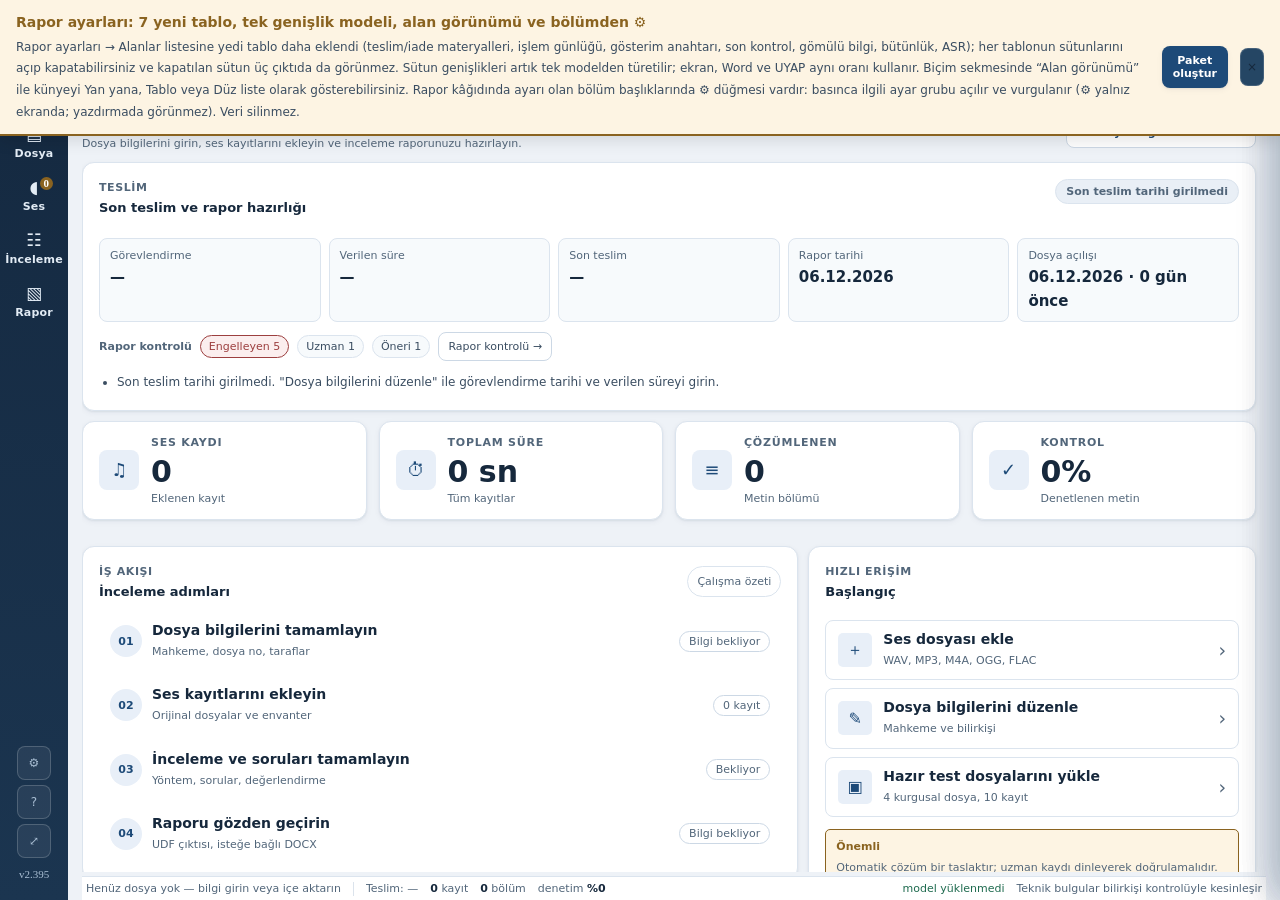
==== commit 31e1a9a1: "v2.395 — Rapor alanları: 7 tablo, tek genişlik modeli, alan görünümü, kâğıttan ⚙ - v2.392: physicalI" ====
--- a/index.html
+++ b/index.html
@@ -36,7 +36,7 @@
        `window.__akisIdle` ile bildirir. -->
   <script>
     (function () {
-      var RUNNING = '2.391'; // bu dosyanın sürümü (surum-testi doğrular)
+      var RUNNING = '2.395'; // bu dosyanın sürümü (surum-testi doğrular)
       var CHECK_MS = 30000; // 30 sn'de bir denetle (v2.319)
       var notified = false;
       function banner(msg) {
@@ -109,13 +109,13 @@
   </script>
   <link rel="icon" type="image/svg+xml" href="assets/favicon.svg">
   <link rel="alternate icon" href="favicon.ico">
-  <link rel="stylesheet" href="assets/tokens.css?v=2.391">
-  <link rel="stylesheet" href="assets/app.css?v=2.391">
+  <link rel="stylesheet" href="assets/tokens.css?v=2.395">
+  <link rel="stylesheet" href="assets/app.css?v=2.395">
   <!-- Okuma katmanı en sonda: eski yamaları geçersiz kılar, tek tutarlı
        tipografi/kontrast/tema katmanı kurar (bkz. dosya başlığı). -->
-  <link rel="stylesheet" href="assets/reading-layer.css?v=2.391">
+  <link rel="stylesheet" href="assets/reading-layer.css?v=2.395">
   <script src="assets/vendor/jszip.min.js" defer></script>
-  <script type="module" src="assets/app.js?v=2.391"></script>
+  <script type="module" src="assets/app.js?v=2.395"></script>
 </head>
 <body>
   <!-- Sürüm notu: kritik düzeltmeler bir kez gösterilir (v2.87). -->
--- a/assets/reading-layer.css
+++ b/assets/reading-layer.css
@@ -4801,3 +4801,36 @@
   border-bottom: 1px solid var(--paper-line);
 }
 .report-paper[data-table-theme="neutral"] .paper-table td { border-color: var(--paper-line); }
+
+/* v2.395 — Kâğıttan ⚙: bölüm başlığından ilgili ayar grubuna atlama.
+   Düğme başlığın içinde sağa yaslı; yazdırmada GÖRÜNMEZ. Hedef grup kısa
+   süre vurgulanır (renk + kenarlık; renk tek başına anlam taşımaz). */
+.report-paper h3 { position: relative; }
+.report-paper .paper-gear {
+  float: right; margin: 0 0 0 8px; padding: 0 6px;
+  font-size: var(--fs-sm); line-height: 1.4;
+  color: var(--paper-muted); background: transparent;
+  border: 1px solid transparent; border-radius: var(--r-sm, 6px);
+  cursor: pointer;
+}
+.report-paper .paper-gear:hover,
+.report-paper .paper-gear:focus-visible {
+  color: var(--paper-ink); border-color: var(--paper-line);
+  background: var(--paper-band); outline: none;
+}
+.report-paper .paper-gear-row { display: flex; justify-content: flex-end; margin: 0 0 2px; }
+.report-side .rcol-group.is-flash {
+  animation: rcol-flash 1.6s ease;
+  border-radius: var(--r-sm, 6px);
+}
+@keyframes rcol-flash {
+  0%, 100% { background: transparent; box-shadow: inset 0 0 0 0 var(--accent); }
+  15% { background: var(--accent-soft); box-shadow: inset 3px 0 0 0 var(--accent); }
+}
+@media print {
+  .report-paper .paper-gear,
+  .report-paper .paper-gear-row { display: none; }
+}
+@media (prefers-reduced-motion: reduce) {
+  .report-side .rcol-group.is-flash { animation: none; }
+}
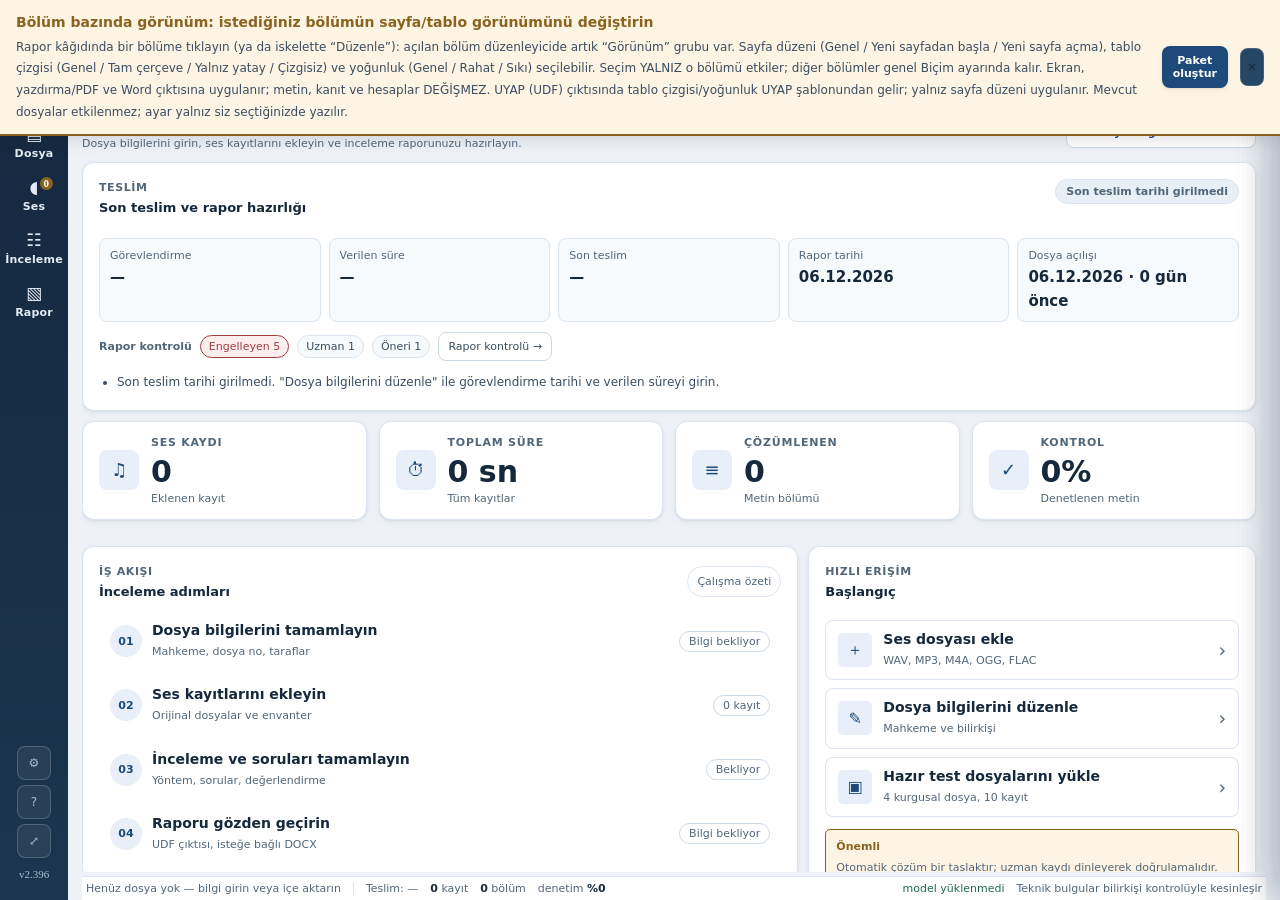
==== commit a6a2c458: "v2.396 — Bölüm bazında görünüm (sayfa · tablo çizgisi · yoğunluk) Kullanıcı: 'Alan görünümü sadece k" ====
--- a/index.html
+++ b/index.html
@@ -36,7 +36,7 @@
        `window.__akisIdle` ile bildirir. -->
   <script>
     (function () {
-      var RUNNING = '2.395'; // bu dosyanın sürümü (surum-testi doğrular)
+      var RUNNING = '2.396'; // bu dosyanın sürümü (surum-testi doğrular)
       var CHECK_MS = 30000; // 30 sn'de bir denetle (v2.319)
       var notified = false;
       function banner(msg) {
@@ -109,13 +109,13 @@
   </script>
   <link rel="icon" type="image/svg+xml" href="assets/favicon.svg">
   <link rel="alternate icon" href="favicon.ico">
-  <link rel="stylesheet" href="assets/tokens.css?v=2.395">
-  <link rel="stylesheet" href="assets/app.css?v=2.395">
+  <link rel="stylesheet" href="assets/tokens.css?v=2.396">
+  <link rel="stylesheet" href="assets/app.css?v=2.396">
   <!-- Okuma katmanı en sonda: eski yamaları geçersiz kılar, tek tutarlı
        tipografi/kontrast/tema katmanı kurar (bkz. dosya başlığı). -->
-  <link rel="stylesheet" href="assets/reading-layer.css?v=2.395">
+  <link rel="stylesheet" href="assets/reading-layer.css?v=2.396">
   <script src="assets/vendor/jszip.min.js" defer></script>
-  <script type="module" src="assets/app.js?v=2.395"></script>
+  <script type="module" src="assets/app.js?v=2.396"></script>
 </head>
 <body>
   <!-- Sürüm notu: kritik düzeltmeler bir kez gösterilir (v2.87). -->
--- a/assets/reading-layer.css
+++ b/assets/reading-layer.css
@@ -4834,3 +4834,19 @@
 @media (prefers-reduced-motion: reduce) {
   .report-side .rcol-group.is-flash { animation: none; }
 }
+
+/* v2.396 — BÖLÜM BAZINDA GÖRÜNÜM. Genel biçimi YALNIZ o bölüm için ezer.
+   Yalnız görsel: metin, kanıt ve hesaplar değişmez. Genel kurallardan daha
+   yüksek özgüllük (data-sec-* niteliği) ile kazanır. */
+.report-paper .paper-block[data-sec-table-style="lines"] .paper-table th,
+.report-paper .paper-block[data-sec-table-style="lines"] .paper-table td { border-left: 0; border-right: 0; }
+.report-paper .paper-block[data-sec-table-style="plain"] .paper-table { border-top: 0; border-bottom: 0; }
+.report-paper .paper-block[data-sec-table-style="plain"] .paper-table th,
+.report-paper .paper-block[data-sec-table-style="plain"] .paper-table td { border: 0; }
+.report-paper .paper-block[data-sec-density="compact"] .paper-table th,
+.report-paper .paper-block[data-sec-density="compact"] .paper-table td { padding-left: 5px; padding-right: 5px; padding-top: 3px; padding-bottom: 3px; }
+/* Bölüm düzenleyicideki "Görünüm" grubu. */
+.rse-appearance { margin: 8px 0; padding: 8px; border: 1px solid var(--line); border-radius: var(--r-sm, 6px); }
+.rse-appearance-head { display: flex; justify-content: space-between; align-items: baseline; margin-bottom: 6px; }
+.rse-appearance-head small { color: var(--ink-3); font-size: var(--fs-2xs); }
+.rse-appearance-field { margin: 4px 0; }
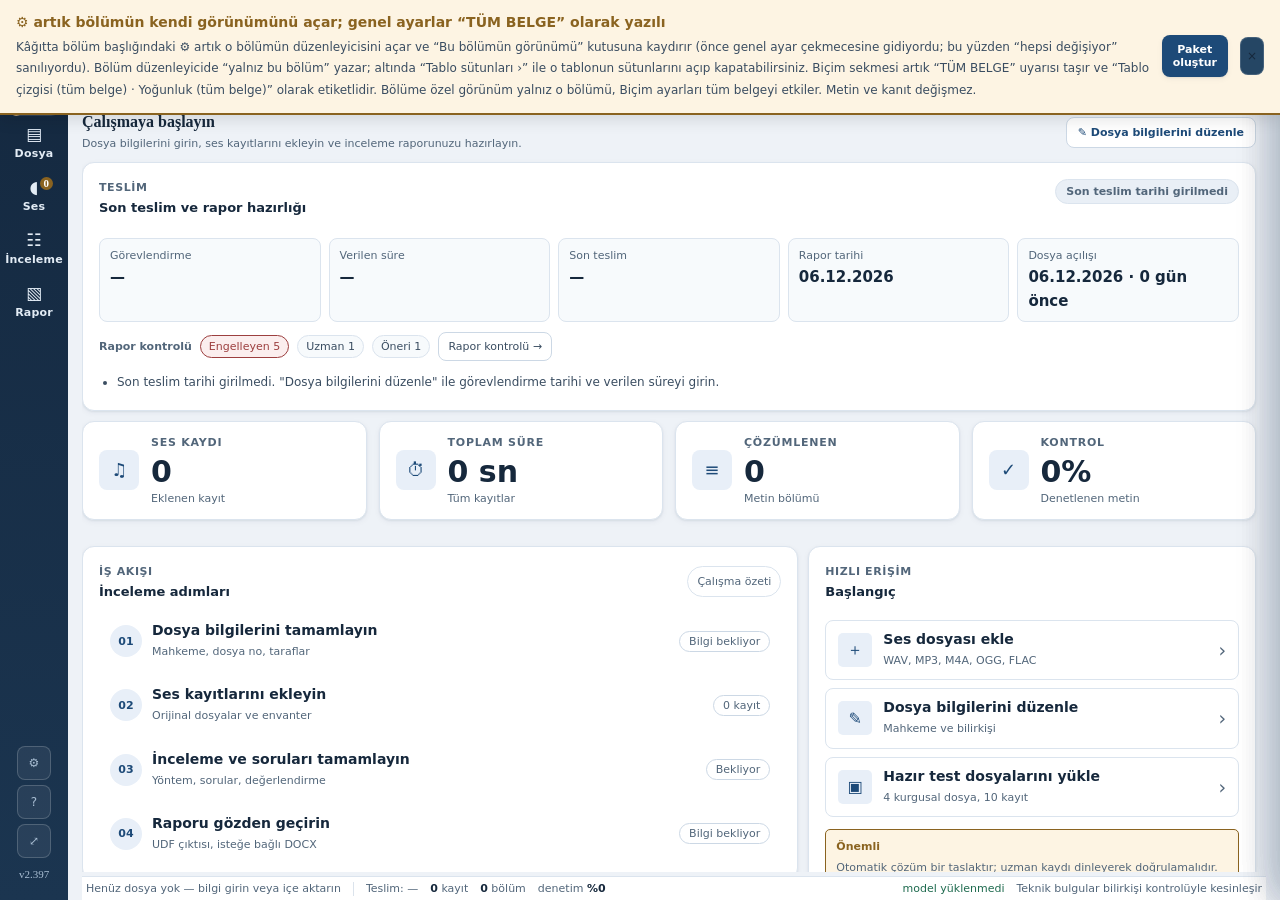
==== commit 32f0e8e8: "v2.397 — ⚙ bölüm görünümüne gider; genel/bölüm ayrımı açık Kullanıcı: 'Hâlâ hepsini aynı anda etkili" ====
--- a/index.html
+++ b/index.html
@@ -36,7 +36,7 @@
        `window.__akisIdle` ile bildirir. -->
   <script>
     (function () {
-      var RUNNING = '2.396'; // bu dosyanın sürümü (surum-testi doğrular)
+      var RUNNING = '2.397'; // bu dosyanın sürümü (surum-testi doğrular)
       var CHECK_MS = 30000; // 30 sn'de bir denetle (v2.319)
       var notified = false;
       function banner(msg) {
@@ -109,13 +109,13 @@
   </script>
   <link rel="icon" type="image/svg+xml" href="assets/favicon.svg">
   <link rel="alternate icon" href="favicon.ico">
-  <link rel="stylesheet" href="assets/tokens.css?v=2.396">
-  <link rel="stylesheet" href="assets/app.css?v=2.396">
+  <link rel="stylesheet" href="assets/tokens.css?v=2.397">
+  <link rel="stylesheet" href="assets/app.css?v=2.397">
   <!-- Okuma katmanı en sonda: eski yamaları geçersiz kılar, tek tutarlı
        tipografi/kontrast/tema katmanı kurar (bkz. dosya başlığı). -->
-  <link rel="stylesheet" href="assets/reading-layer.css?v=2.396">
+  <link rel="stylesheet" href="assets/reading-layer.css?v=2.397">
   <script src="assets/vendor/jszip.min.js" defer></script>
-  <script type="module" src="assets/app.js?v=2.396"></script>
+  <script type="module" src="assets/app.js?v=2.397"></script>
 </head>
 <body>
   <!-- Sürüm notu: kritik düzeltmeler bir kez gösterilir (v2.87). -->
--- a/assets/reading-layer.css
+++ b/assets/reading-layer.css
@@ -4850,3 +4850,10 @@
 .rse-appearance-head { display: flex; justify-content: space-between; align-items: baseline; margin-bottom: 6px; }
 .rse-appearance-head small { color: var(--ink-3); font-size: var(--fs-2xs); }
 .rse-appearance-field { margin: 4px 0; }
+
+/* v2.397 — GENEL mi BÖLÜM mü ayrımı görünür olsun. Biçim sekmesi "tüm belge";
+   bölüm düzenleyicideki Görünüm "yalnız bu bölüm". Renk tek başına yetmez:
+   metin de yazar. */
+.fmt-global-note { border-left: 3px solid var(--accent); padding-left: 8px; }
+.rse-columns-action { margin: 6px 0 2px; }
+.rse-appearance-lead { margin: 0 0 6px; }
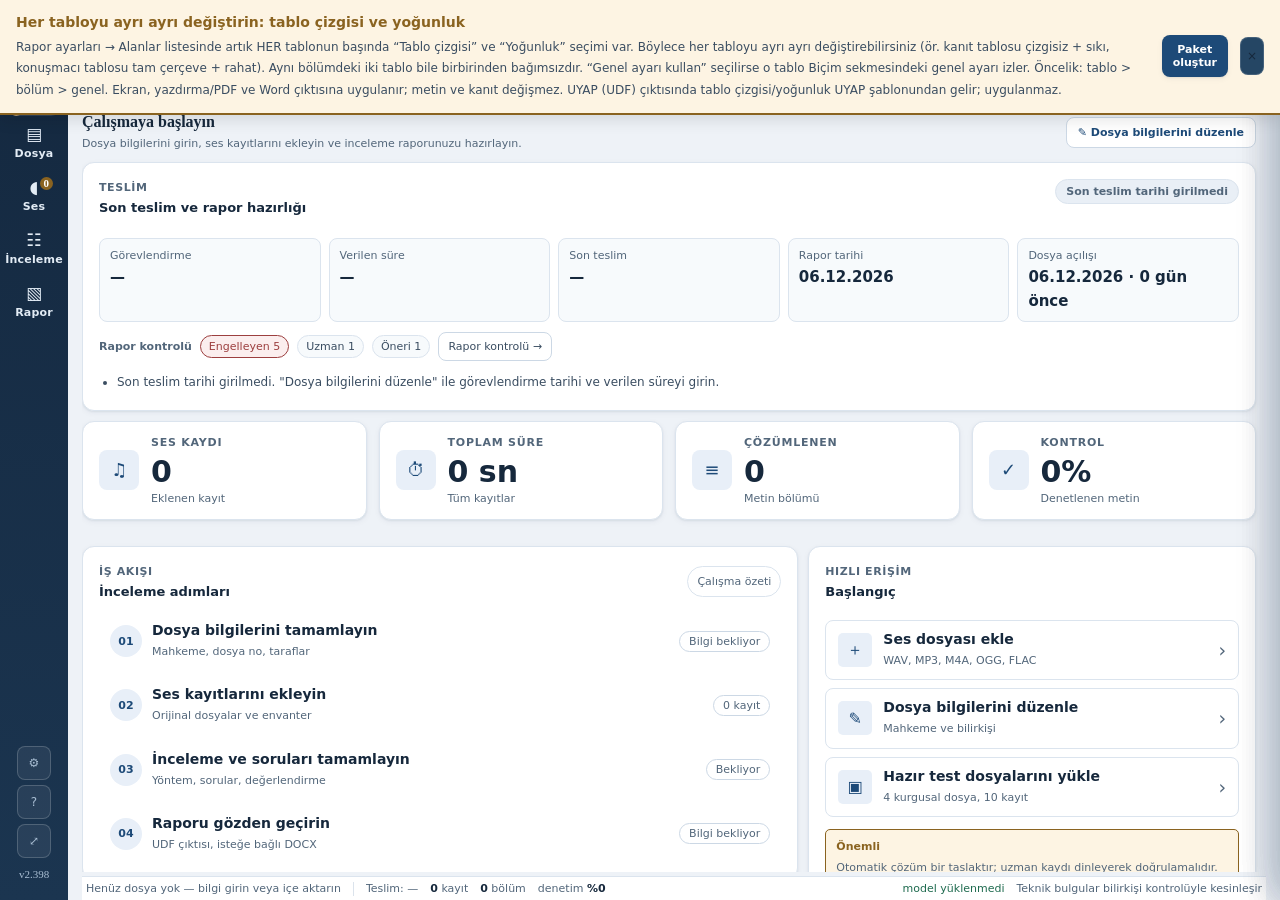
==== commit 61d02089: "v2.398 — Tablo bazında görünüm (her tablo ayrı çizgi/yoğunluk) Kullanıcı: 'Bölümlerde tabloları ayrı" ====
--- a/index.html
+++ b/index.html
@@ -36,7 +36,7 @@
        `window.__akisIdle` ile bildirir. -->
   <script>
     (function () {
-      var RUNNING = '2.397'; // bu dosyanın sürümü (surum-testi doğrular)
+      var RUNNING = '2.398'; // bu dosyanın sürümü (surum-testi doğrular)
       var CHECK_MS = 30000; // 30 sn'de bir denetle (v2.319)
       var notified = false;
       function banner(msg) {
@@ -109,13 +109,13 @@
   </script>
   <link rel="icon" type="image/svg+xml" href="assets/favicon.svg">
   <link rel="alternate icon" href="favicon.ico">
-  <link rel="stylesheet" href="assets/tokens.css?v=2.397">
-  <link rel="stylesheet" href="assets/app.css?v=2.397">
+  <link rel="stylesheet" href="assets/tokens.css?v=2.398">
+  <link rel="stylesheet" href="assets/app.css?v=2.398">
   <!-- Okuma katmanı en sonda: eski yamaları geçersiz kılar, tek tutarlı
        tipografi/kontrast/tema katmanı kurar (bkz. dosya başlığı). -->
-  <link rel="stylesheet" href="assets/reading-layer.css?v=2.397">
+  <link rel="stylesheet" href="assets/reading-layer.css?v=2.398">
   <script src="assets/vendor/jszip.min.js" defer></script>
-  <script type="module" src="assets/app.js?v=2.397"></script>
+  <script type="module" src="assets/app.js?v=2.398"></script>
 </head>
 <body>
   <!-- Sürüm notu: kritik düzeltmeler bir kez gösterilir (v2.87). -->
--- a/assets/reading-layer.css
+++ b/assets/reading-layer.css
@@ -4857,3 +4857,17 @@
 .fmt-global-note { border-left: 3px solid var(--accent); padding-left: 8px; }
 .rse-columns-action { margin: 6px 0 2px; }
 .rse-appearance-lead { margin: 0 0 6px; }
+
+/* v2.398 — TABLO BAZINDA görünüm. Bölüm (>genel) ayarını YALNIZ o tablo için
+   ezer. Aynı özgüllükte olduğu için bölüm kurallarından SONRA yazılır. */
+.report-paper .paper-block .paper-table[data-tbl-style="lines"] th,
+.report-paper .paper-block .paper-table[data-tbl-style="lines"] td { border-left: 0; border-right: 0; }
+.report-paper .paper-block .paper-table[data-tbl-style="plain"] { border-top: 0; border-bottom: 0; }
+.report-paper .paper-block .paper-table[data-tbl-style="plain"] th,
+.report-paper .paper-block .paper-table[data-tbl-style="plain"] td { border: 0; }
+.report-paper .paper-block .paper-table[data-tbl-density="compact"] th,
+.report-paper .paper-block .paper-table[data-tbl-density="compact"] td { padding-left: 5px; padding-right: 5px; padding-top: 3px; padding-bottom: 3px; }
+/* Rapor alanları panosunda tablo grubunun başında çizgi/yoğunluk seçimi. */
+.rcol-appearance { display: flex; flex-wrap: wrap; gap: 8px; margin: 2px 0 6px; }
+.rcol-appearance label { display: flex; align-items: center; gap: 4px; font-size: var(--fs-2xs); color: var(--ink-3); }
+.rcol-appearance select { font-size: var(--fs-2xs); }
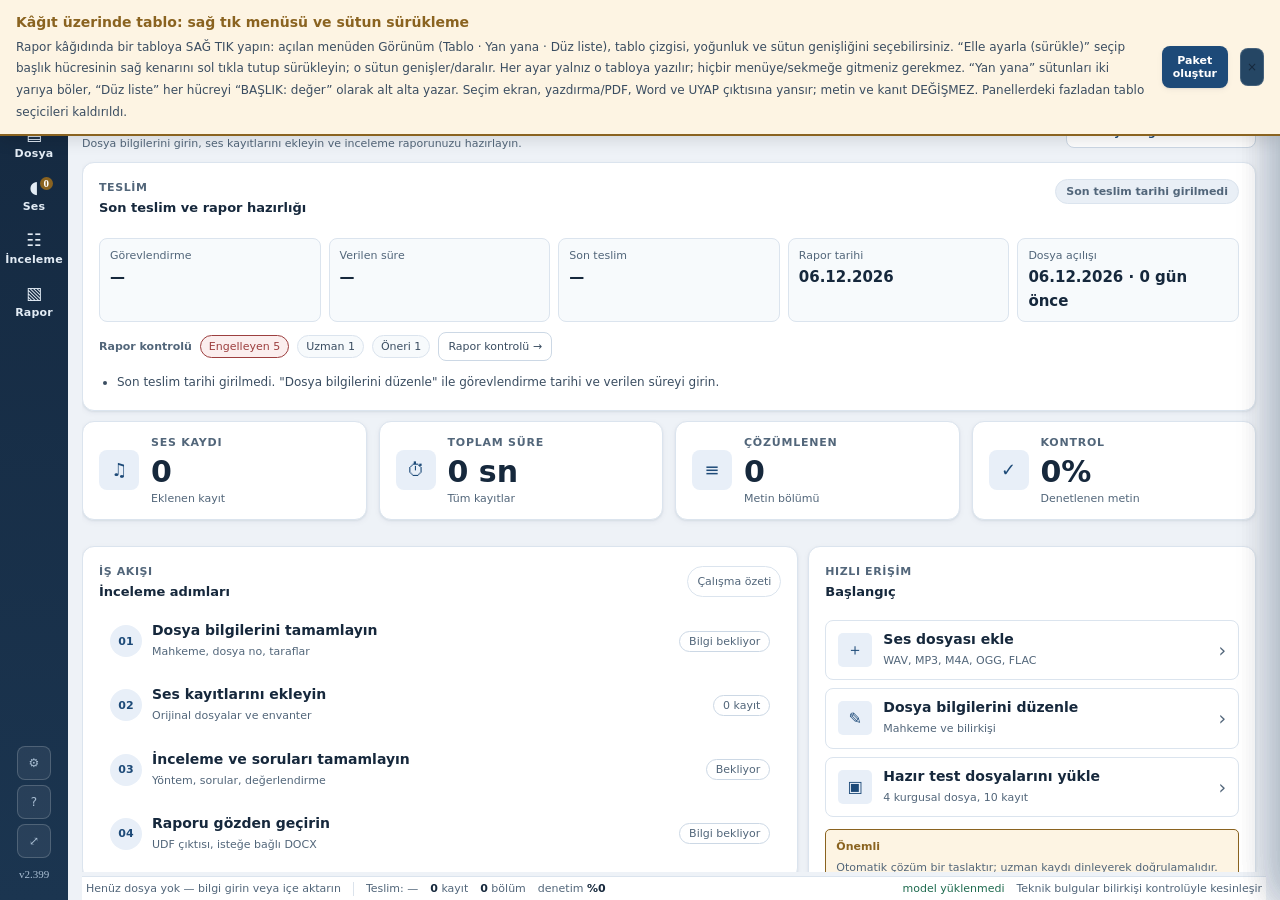
==== commit 9297f751: "v2.399 — Kâğıt üzerinde tablo: sağ tık menüsü + sütun sürükleme Kullanıcı: 'Tabloya mouse ile yapıla" ====
--- a/index.html
+++ b/index.html
@@ -36,7 +36,7 @@
        `window.__akisIdle` ile bildirir. -->
   <script>
     (function () {
-      var RUNNING = '2.398'; // bu dosyanın sürümü (surum-testi doğrular)
+      var RUNNING = '2.399'; // bu dosyanın sürümü (surum-testi doğrular)
       var CHECK_MS = 30000; // 30 sn'de bir denetle (v2.319)
       var notified = false;
       function banner(msg) {
@@ -109,13 +109,13 @@
   </script>
   <link rel="icon" type="image/svg+xml" href="assets/favicon.svg">
   <link rel="alternate icon" href="favicon.ico">
-  <link rel="stylesheet" href="assets/tokens.css?v=2.398">
-  <link rel="stylesheet" href="assets/app.css?v=2.398">
+  <link rel="stylesheet" href="assets/tokens.css?v=2.399">
+  <link rel="stylesheet" href="assets/app.css?v=2.399">
   <!-- Okuma katmanı en sonda: eski yamaları geçersiz kılar, tek tutarlı
        tipografi/kontrast/tema katmanı kurar (bkz. dosya başlığı). -->
-  <link rel="stylesheet" href="assets/reading-layer.css?v=2.398">
+  <link rel="stylesheet" href="assets/reading-layer.css?v=2.399">
   <script src="assets/vendor/jszip.min.js" defer></script>
-  <script type="module" src="assets/app.js?v=2.398"></script>
+  <script type="module" src="assets/app.js?v=2.399"></script>
 </head>
 <body>
   <!-- Sürüm notu: kritik düzeltmeler bir kez gösterilir (v2.87). -->
--- a/assets/reading-layer.css
+++ b/assets/reading-layer.css
@@ -4871,3 +4871,49 @@
 .rcol-appearance { display: flex; flex-wrap: wrap; gap: 8px; margin: 2px 0 6px; }
 .rcol-appearance label { display: flex; align-items: center; gap: 4px; font-size: var(--fs-2xs); color: var(--ink-3); }
 .rcol-appearance select { font-size: var(--fs-2xs); }
+
+/* v2.399 — Kâğıt üzerinde tablo düzenleme: (a) "yan yana" / "düz liste"
+   görünümü, (b) sütun genişliği elle ayarı, (c) sağ tık menüsü. Yalnız
+   görsel; metin değişmez. */
+.report-paper .paper-alt { margin: 4px 0 10px; }
+.report-paper .paper-alt-row {
+  display: grid; grid-template-columns: 1fr 1fr; gap: 4px 18px;
+  padding: 4px 0; border-bottom: 1px solid var(--paper-line);
+}
+.report-paper .paper-alt-row-list { grid-template-columns: 1fr; }
+.report-paper .paper-alt-col { display: flex; flex-direction: column; gap: 2px; min-width: 0; }
+.report-paper .paper-alt-cell { display: flex; gap: 6px; align-items: baseline; min-width: 0; }
+.report-paper .paper-alt-k {
+  font-size: var(--fs-2xs); color: var(--paper-muted); letter-spacing: .3px;
+  flex: 0 0 auto; font-weight: 600;
+}
+.report-paper .paper-alt-v { color: var(--paper-ink); overflow-wrap: anywhere; min-width: 0; }
+.report-paper .paper-alt-empty { color: var(--paper-muted); }
+.report-paper .paper-table[data-tbl-manual="1"] { table-layout: fixed; }
+.report-paper .paper-table[data-tbl-manual="1"] th { cursor: col-resize; }
+.report-paper .paper-table[data-tbl-manual="1"] th,
+.report-paper .paper-table[data-tbl-manual="1"] td { overflow-wrap: anywhere; }
+/* Sağ tık menüsü (kâğıt üzerinde). */
+.paper-table-menu {
+  position: fixed; z-index: 1260; min-width: 240px; max-width: 340px;
+  background: var(--surface); color: var(--ink);
+  border: 1px solid var(--line); border-radius: var(--r-md, 10px);
+  box-shadow: var(--shadow-lg); padding: 10px; font-size: var(--fs-sm);
+}
+.paper-table-menu .ptm-title { font-weight: 600; margin: 0 0 6px; }
+.paper-table-menu .ptm-group { margin: 7px 0; }
+.paper-table-menu .ptm-label { font-size: var(--fs-2xs); color: var(--ink-3); margin-bottom: 3px; }
+.paper-table-menu .ptm-opts { display: flex; flex-wrap: wrap; gap: 4px; }
+.paper-table-menu .ptm-opts button {
+  font-size: var(--fs-2xs); padding: 3px 7px; border-radius: var(--r-sm, 6px);
+  border: 1px solid var(--line); background: var(--surface-2); color: var(--ink);
+  cursor: pointer;
+}
+.paper-table-menu .ptm-opts button.on { background: var(--accent); color: var(--accent-ink); border-color: var(--accent); }
+.paper-table-menu .ptm-hint { font-size: var(--fs-2xs); color: var(--ink-3); margin-top: 3px; }
+.paper-table-menu .ptm-close { display: flex; justify-content: flex-end; margin-top: 8px; }
+.paper-table-menu .ptm-close button {
+  font-size: var(--fs-2xs); padding: 3px 8px; border-radius: var(--r-sm, 6px);
+  border: 1px solid var(--line); background: var(--surface-2); color: var(--ink); cursor: pointer;
+}
+@media print { .paper-table-menu { display: none; } }
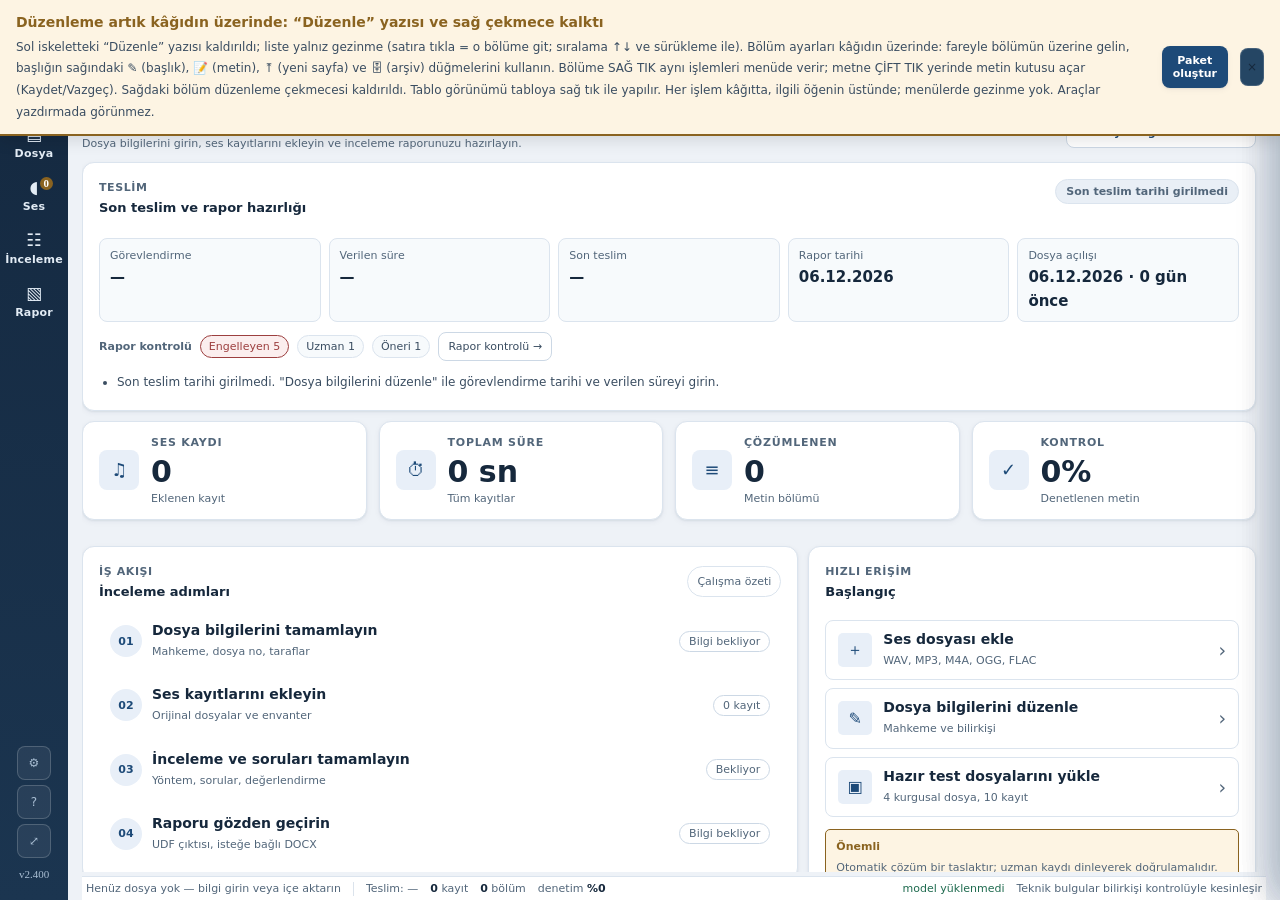
==== commit 8c1907dd: "v2.400 — Kâğıt üzerinde düzenleme: çekmece ve 'Düzenle' kalktı Kullanıcı: 'Sağa niye çekmece açtık? " ====
--- a/index.html
+++ b/index.html
@@ -36,7 +36,7 @@
        `window.__akisIdle` ile bildirir. -->
   <script>
     (function () {
-      var RUNNING = '2.399'; // bu dosyanın sürümü (surum-testi doğrular)
+      var RUNNING = '2.400'; // bu dosyanın sürümü (surum-testi doğrular)
       var CHECK_MS = 30000; // 30 sn'de bir denetle (v2.319)
       var notified = false;
       function banner(msg) {
@@ -109,13 +109,13 @@
   </script>
   <link rel="icon" type="image/svg+xml" href="assets/favicon.svg">
   <link rel="alternate icon" href="favicon.ico">
-  <link rel="stylesheet" href="assets/tokens.css?v=2.399">
-  <link rel="stylesheet" href="assets/app.css?v=2.399">
+  <link rel="stylesheet" href="assets/tokens.css?v=2.400">
+  <link rel="stylesheet" href="assets/app.css?v=2.400">
   <!-- Okuma katmanı en sonda: eski yamaları geçersiz kılar, tek tutarlı
        tipografi/kontrast/tema katmanı kurar (bkz. dosya başlığı). -->
-  <link rel="stylesheet" href="assets/reading-layer.css?v=2.399">
+  <link rel="stylesheet" href="assets/reading-layer.css?v=2.400">
   <script src="assets/vendor/jszip.min.js" defer></script>
-  <script type="module" src="assets/app.js?v=2.399"></script>
+  <script type="module" src="assets/app.js?v=2.400"></script>
 </head>
 <body>
   <!-- Sürüm notu: kritik düzeltmeler bir kez gösterilir (v2.87). -->
--- a/assets/reading-layer.css
+++ b/assets/reading-layer.css
@@ -4917,3 +4917,44 @@
   border: 1px solid var(--line); background: var(--surface-2); color: var(--ink); cursor: pointer;
 }
 @media print { .paper-table-menu { display: none; } }
+
+/* v2.400 — BÖLÜM ARAÇLARI kâğıdın üzerinde (çekmece YOK). Fareyle üzerine
+   gelince görünür; klavyede odaklanınca da. Yazdırmada gizli. */
+.report-paper h3 .paper-sec-tools {
+  float: right; display: inline-flex; gap: 2px; margin-left: 8px; opacity: 0;
+  transition: opacity .15s ease;
+}
+.report-paper .paper-section:hover .paper-sec-tools,
+.report-paper .paper-section:focus-within .paper-sec-tools { opacity: 1; }
+@media (hover: none) {
+  .report-paper .paper-sec-tools { opacity: 1; }
+}
+.report-paper .paper-sec-tools button {
+  border: 1px solid transparent; background: transparent; color: var(--paper-muted);
+  border-radius: var(--r-sm, 6px); padding: 0 5px; font-size: var(--fs-sm);
+  line-height: 1.5; cursor: pointer;
+}
+.report-paper .paper-sec-tools button:hover,
+.report-paper .paper-sec-tools button:focus-visible {
+  color: var(--paper-ink); border-color: var(--paper-line); background: var(--paper-band); outline: none;
+}
+.report-paper .paper-sec-tools button.on { background: var(--accent-soft); color: var(--accent); border-color: var(--accent); }
+.report-paper .paper-title-input {
+  width: 100%; font: inherit; color: var(--paper-ink); background: var(--paper);
+  border: 1px solid var(--paper-line); border-radius: var(--r-sm, 6px);
+  padding: 2px 6px;
+}
+.report-paper .paper-inline-edit { margin: 4px 0 8px; }
+.report-paper .paper-inline-edit textarea {
+  width: 100%; min-height: 120px; font: inherit; color: var(--paper-ink);
+  background: var(--paper); border: 1px solid var(--paper-line);
+  border-radius: var(--r-sm, 6px); padding: 6px 8px; line-height: 1.6;
+}
+.report-paper .paper-inline-edit .pie-actions { display: flex; gap: 6px; margin-top: 4px; }
+@media print {
+  .report-paper .paper-sec-tools,
+  .report-paper .paper-inline-edit { display: none; }
+}
+/* Bölüm menüsü: dikey düğmeler. */
+.paper-table-menu .ptm-col { flex-direction: column; align-items: stretch; }
+.paper-table-menu .ptm-col button { text-align: left; }
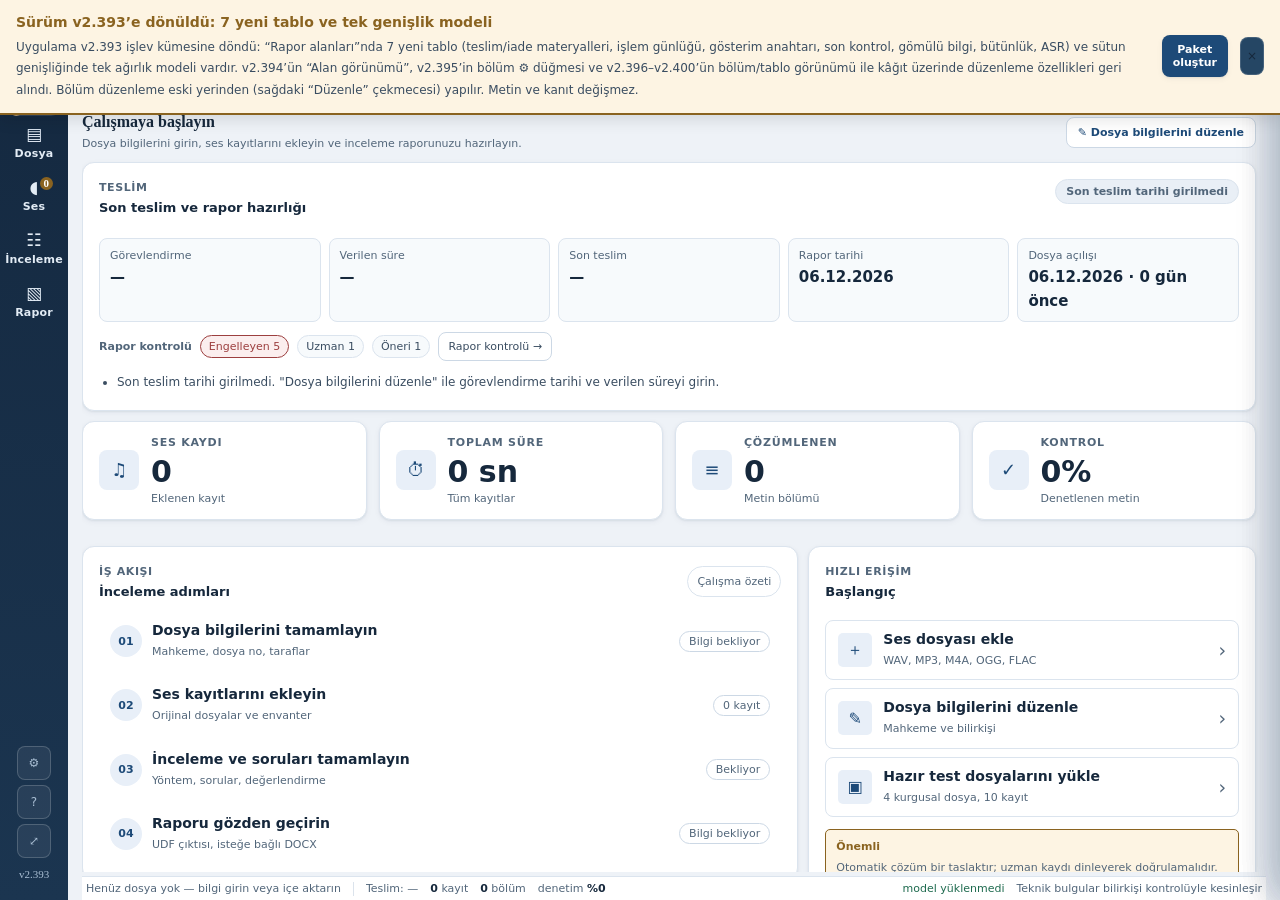
==== commit 68def51c: "v2.393 durumuna dönüş — v2.394–v2.400 geri alındı Kullanıcı: v2.393'ün ideal olduğunu belirtti. v2.3" ====
--- a/index.html
+++ b/index.html
@@ -36,7 +36,7 @@
        `window.__akisIdle` ile bildirir. -->
   <script>
     (function () {
-      var RUNNING = '2.400'; // bu dosyanın sürümü (surum-testi doğrular)
+      var RUNNING = '2.393'; // bu dosyanın sürümü (surum-testi doğrular)
       var CHECK_MS = 30000; // 30 sn'de bir denetle (v2.319)
       var notified = false;
       function banner(msg) {
@@ -109,13 +109,13 @@
   </script>
   <link rel="icon" type="image/svg+xml" href="assets/favicon.svg">
   <link rel="alternate icon" href="favicon.ico">
-  <link rel="stylesheet" href="assets/tokens.css?v=2.400">
-  <link rel="stylesheet" href="assets/app.css?v=2.400">
+  <link rel="stylesheet" href="assets/tokens.css?v=2.393">
+  <link rel="stylesheet" href="assets/app.css?v=2.393">
   <!-- Okuma katmanı en sonda: eski yamaları geçersiz kılar, tek tutarlı
        tipografi/kontrast/tema katmanı kurar (bkz. dosya başlığı). -->
-  <link rel="stylesheet" href="assets/reading-layer.css?v=2.400">
+  <link rel="stylesheet" href="assets/reading-layer.css?v=2.393">
   <script src="assets/vendor/jszip.min.js" defer></script>
-  <script type="module" src="assets/app.js?v=2.400"></script>
+  <script type="module" src="assets/app.js?v=2.393"></script>
 </head>
 <body>
   <!-- Sürüm notu: kritik düzeltmeler bir kez gösterilir (v2.87). -->
--- a/assets/reading-layer.css
+++ b/assets/reading-layer.css
@@ -4801,160 +4801,3 @@
   border-bottom: 1px solid var(--paper-line);
 }
 .report-paper[data-table-theme="neutral"] .paper-table td { border-color: var(--paper-line); }
-
-/* v2.395 — Kâğıttan ⚙: bölüm başlığından ilgili ayar grubuna atlama.
-   Düğme başlığın içinde sağa yaslı; yazdırmada GÖRÜNMEZ. Hedef grup kısa
-   süre vurgulanır (renk + kenarlık; renk tek başına anlam taşımaz). */
-.report-paper h3 { position: relative; }
-.report-paper .paper-gear {
-  float: right; margin: 0 0 0 8px; padding: 0 6px;
-  font-size: var(--fs-sm); line-height: 1.4;
-  color: var(--paper-muted); background: transparent;
-  border: 1px solid transparent; border-radius: var(--r-sm, 6px);
-  cursor: pointer;
-}
-.report-paper .paper-gear:hover,
-.report-paper .paper-gear:focus-visible {
-  color: var(--paper-ink); border-color: var(--paper-line);
-  background: var(--paper-band); outline: none;
-}
-.report-paper .paper-gear-row { display: flex; justify-content: flex-end; margin: 0 0 2px; }
-.report-side .rcol-group.is-flash {
-  animation: rcol-flash 1.6s ease;
-  border-radius: var(--r-sm, 6px);
-}
-@keyframes rcol-flash {
-  0%, 100% { background: transparent; box-shadow: inset 0 0 0 0 var(--accent); }
-  15% { background: var(--accent-soft); box-shadow: inset 3px 0 0 0 var(--accent); }
-}
-@media print {
-  .report-paper .paper-gear,
-  .report-paper .paper-gear-row { display: none; }
-}
-@media (prefers-reduced-motion: reduce) {
-  .report-side .rcol-group.is-flash { animation: none; }
-}
-
-/* v2.396 — BÖLÜM BAZINDA GÖRÜNÜM. Genel biçimi YALNIZ o bölüm için ezer.
-   Yalnız görsel: metin, kanıt ve hesaplar değişmez. Genel kurallardan daha
-   yüksek özgüllük (data-sec-* niteliği) ile kazanır. */
-.report-paper .paper-block[data-sec-table-style="lines"] .paper-table th,
-.report-paper .paper-block[data-sec-table-style="lines"] .paper-table td { border-left: 0; border-right: 0; }
-.report-paper .paper-block[data-sec-table-style="plain"] .paper-table { border-top: 0; border-bottom: 0; }
-.report-paper .paper-block[data-sec-table-style="plain"] .paper-table th,
-.report-paper .paper-block[data-sec-table-style="plain"] .paper-table td { border: 0; }
-.report-paper .paper-block[data-sec-density="compact"] .paper-table th,
-.report-paper .paper-block[data-sec-density="compact"] .paper-table td { padding-left: 5px; padding-right: 5px; padding-top: 3px; padding-bottom: 3px; }
-/* Bölüm düzenleyicideki "Görünüm" grubu. */
-.rse-appearance { margin: 8px 0; padding: 8px; border: 1px solid var(--line); border-radius: var(--r-sm, 6px); }
-.rse-appearance-head { display: flex; justify-content: space-between; align-items: baseline; margin-bottom: 6px; }
-.rse-appearance-head small { color: var(--ink-3); font-size: var(--fs-2xs); }
-.rse-appearance-field { margin: 4px 0; }
-
-/* v2.397 — GENEL mi BÖLÜM mü ayrımı görünür olsun. Biçim sekmesi "tüm belge";
-   bölüm düzenleyicideki Görünüm "yalnız bu bölüm". Renk tek başına yetmez:
-   metin de yazar. */
-.fmt-global-note { border-left: 3px solid var(--accent); padding-left: 8px; }
-.rse-columns-action { margin: 6px 0 2px; }
-.rse-appearance-lead { margin: 0 0 6px; }
-
-/* v2.398 — TABLO BAZINDA görünüm. Bölüm (>genel) ayarını YALNIZ o tablo için
-   ezer. Aynı özgüllükte olduğu için bölüm kurallarından SONRA yazılır. */
-.report-paper .paper-block .paper-table[data-tbl-style="lines"] th,
-.report-paper .paper-block .paper-table[data-tbl-style="lines"] td { border-left: 0; border-right: 0; }
-.report-paper .paper-block .paper-table[data-tbl-style="plain"] { border-top: 0; border-bottom: 0; }
-.report-paper .paper-block .paper-table[data-tbl-style="plain"] th,
-.report-paper .paper-block .paper-table[data-tbl-style="plain"] td { border: 0; }
-.report-paper .paper-block .paper-table[data-tbl-density="compact"] th,
-.report-paper .paper-block .paper-table[data-tbl-density="compact"] td { padding-left: 5px; padding-right: 5px; padding-top: 3px; padding-bottom: 3px; }
-/* Rapor alanları panosunda tablo grubunun başında çizgi/yoğunluk seçimi. */
-.rcol-appearance { display: flex; flex-wrap: wrap; gap: 8px; margin: 2px 0 6px; }
-.rcol-appearance label { display: flex; align-items: center; gap: 4px; font-size: var(--fs-2xs); color: var(--ink-3); }
-.rcol-appearance select { font-size: var(--fs-2xs); }
-
-/* v2.399 — Kâğıt üzerinde tablo düzenleme: (a) "yan yana" / "düz liste"
-   görünümü, (b) sütun genişliği elle ayarı, (c) sağ tık menüsü. Yalnız
-   görsel; metin değişmez. */
-.report-paper .paper-alt { margin: 4px 0 10px; }
-.report-paper .paper-alt-row {
-  display: grid; grid-template-columns: 1fr 1fr; gap: 4px 18px;
-  padding: 4px 0; border-bottom: 1px solid var(--paper-line);
-}
-.report-paper .paper-alt-row-list { grid-template-columns: 1fr; }
-.report-paper .paper-alt-col { display: flex; flex-direction: column; gap: 2px; min-width: 0; }
-.report-paper .paper-alt-cell { display: flex; gap: 6px; align-items: baseline; min-width: 0; }
-.report-paper .paper-alt-k {
-  font-size: var(--fs-2xs); color: var(--paper-muted); letter-spacing: .3px;
-  flex: 0 0 auto; font-weight: 600;
-}
-.report-paper .paper-alt-v { color: var(--paper-ink); overflow-wrap: anywhere; min-width: 0; }
-.report-paper .paper-alt-empty { color: var(--paper-muted); }
-.report-paper .paper-table[data-tbl-manual="1"] { table-layout: fixed; }
-.report-paper .paper-table[data-tbl-manual="1"] th { cursor: col-resize; }
-.report-paper .paper-table[data-tbl-manual="1"] th,
-.report-paper .paper-table[data-tbl-manual="1"] td { overflow-wrap: anywhere; }
-/* Sağ tık menüsü (kâğıt üzerinde). */
-.paper-table-menu {
-  position: fixed; z-index: 1260; min-width: 240px; max-width: 340px;
-  background: var(--surface); color: var(--ink);
-  border: 1px solid var(--line); border-radius: var(--r-md, 10px);
-  box-shadow: var(--shadow-lg); padding: 10px; font-size: var(--fs-sm);
-}
-.paper-table-menu .ptm-title { font-weight: 600; margin: 0 0 6px; }
-.paper-table-menu .ptm-group { margin: 7px 0; }
-.paper-table-menu .ptm-label { font-size: var(--fs-2xs); color: var(--ink-3); margin-bottom: 3px; }
-.paper-table-menu .ptm-opts { display: flex; flex-wrap: wrap; gap: 4px; }
-.paper-table-menu .ptm-opts button {
-  font-size: var(--fs-2xs); padding: 3px 7px; border-radius: var(--r-sm, 6px);
-  border: 1px solid var(--line); background: var(--surface-2); color: var(--ink);
-  cursor: pointer;
-}
-.paper-table-menu .ptm-opts button.on { background: var(--accent); color: var(--accent-ink); border-color: var(--accent); }
-.paper-table-menu .ptm-hint { font-size: var(--fs-2xs); color: var(--ink-3); margin-top: 3px; }
-.paper-table-menu .ptm-close { display: flex; justify-content: flex-end; margin-top: 8px; }
-.paper-table-menu .ptm-close button {
-  font-size: var(--fs-2xs); padding: 3px 8px; border-radius: var(--r-sm, 6px);
-  border: 1px solid var(--line); background: var(--surface-2); color: var(--ink); cursor: pointer;
-}
-@media print { .paper-table-menu { display: none; } }
-
-/* v2.400 — BÖLÜM ARAÇLARI kâğıdın üzerinde (çekmece YOK). Fareyle üzerine
-   gelince görünür; klavyede odaklanınca da. Yazdırmada gizli. */
-.report-paper h3 .paper-sec-tools {
-  float: right; display: inline-flex; gap: 2px; margin-left: 8px; opacity: 0;
-  transition: opacity .15s ease;
-}
-.report-paper .paper-section:hover .paper-sec-tools,
-.report-paper .paper-section:focus-within .paper-sec-tools { opacity: 1; }
-@media (hover: none) {
-  .report-paper .paper-sec-tools { opacity: 1; }
-}
-.report-paper .paper-sec-tools button {
-  border: 1px solid transparent; background: transparent; color: var(--paper-muted);
-  border-radius: var(--r-sm, 6px); padding: 0 5px; font-size: var(--fs-sm);
-  line-height: 1.5; cursor: pointer;
-}
-.report-paper .paper-sec-tools button:hover,
-.report-paper .paper-sec-tools button:focus-visible {
-  color: var(--paper-ink); border-color: var(--paper-line); background: var(--paper-band); outline: none;
-}
-.report-paper .paper-sec-tools button.on { background: var(--accent-soft); color: var(--accent); border-color: var(--accent); }
-.report-paper .paper-title-input {
-  width: 100%; font: inherit; color: var(--paper-ink); background: var(--paper);
-  border: 1px solid var(--paper-line); border-radius: var(--r-sm, 6px);
-  padding: 2px 6px;
-}
-.report-paper .paper-inline-edit { margin: 4px 0 8px; }
-.report-paper .paper-inline-edit textarea {
-  width: 100%; min-height: 120px; font: inherit; color: var(--paper-ink);
-  background: var(--paper); border: 1px solid var(--paper-line);
-  border-radius: var(--r-sm, 6px); padding: 6px 8px; line-height: 1.6;
-}
-.report-paper .paper-inline-edit .pie-actions { display: flex; gap: 6px; margin-top: 4px; }
-@media print {
-  .report-paper .paper-sec-tools,
-  .report-paper .paper-inline-edit { display: none; }
-}
-/* Bölüm menüsü: dikey düğmeler. */
-.paper-table-menu .ptm-col { flex-direction: column; align-items: stretch; }
-.paper-table-menu .ptm-col button { text-align: left; }
